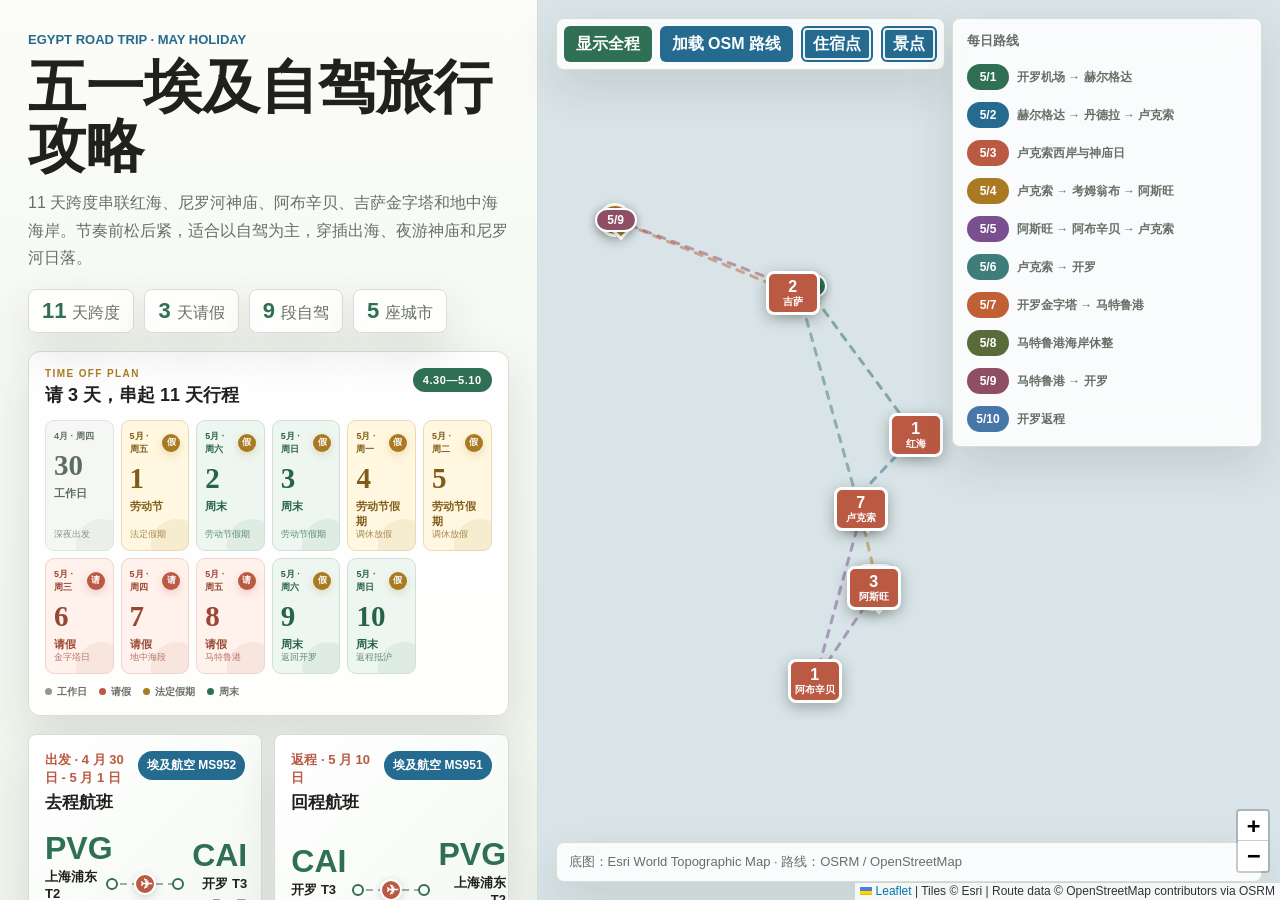
==== egypt-2026-may/index.html @ 0b01f1b8 "Add Egypt attraction map layer" ====
<!doctype html>
<html lang="zh-CN">
  <head>
    <meta charset="utf-8">
    <meta name="viewport" content="width=device-width, initial-scale=1">
    <title>五一埃及自驾旅行攻略</title>
    <link rel="stylesheet" href="./vendor/leaflet/leaflet.css">
    <link rel="stylesheet" href="./styles.css?v=20260814-spot-map">
  </head>
  <body>
    <main class="app-shell">
      <section class="guide-panel" aria-label="埃及旅行攻略">
        <header class="hero">
          <p class="eyebrow">Egypt Road Trip · May Holiday</p>
          <h1>五一埃及自驾旅行攻略</h1>
          <p class="summary">
            11 天跨度串联红海、尼罗河神庙、阿布辛贝、吉萨金字塔和地中海海岸。节奏前松后紧，适合以自驾为主，穿插出海、夜游神庙和尼罗河日落。
          </p>
          <div class="stats" aria-label="行程概览">
            <span><strong>11</strong> 天跨度</span>
            <span><strong>3</strong> 天请假</span>
            <span><strong>9</strong> 段自驾</span>
            <span><strong>5</strong> 座城市</span>
          </div>
          <section class="trip-calendar-shell" aria-labelledby="tripCalendarTitle">
            <div class="trip-calendar-heading">
              <div>
                <p class="calendar-kicker">TIME OFF PLAN</p>
                <h2 id="tripCalendarTitle">请 3 天，串起 11 天行程</h2>
              </div>
              <span class="calendar-range">4.30—5.10</span>
            </div>
            <div id="tripCalendar" class="trip-calendar"></div>
            <div class="calendar-legend" aria-label="日期类型图例">
              <span><i class="legend-dot workday-dot"></i>工作日</span>
              <span><i class="legend-dot leave-dot"></i>请假</span>
              <span><i class="legend-dot holiday-dot"></i>法定假期</span>
              <span><i class="legend-dot weekend-dot"></i>周末</span>
            </div>
          </section>
          <div class="flight-summary" id="flightSummary" aria-label="往返航班"></div>
        </header>

        <nav class="tabs" aria-label="攻略导航">
          <button class="tab-button active" data-view="overview">总览</button>
          <button class="tab-button" data-view="plan">日程</button>
          <button class="tab-button" data-view="lodging">住宿</button>
          <button class="tab-button" data-view="spots">景点</button>
          <button class="tab-button" data-view="prep">准备</button>
        </nav>

        <section class="view active" id="overview">
          <h2>路线节奏</h2>
          <div class="route-flow" id="routeFlow"></div>

          <h2>关键建议</h2>
          <div class="tips-grid">
            <article>
              <h3>赫尔格达</h3>
              <p>第一天只安排酒店休整，第二天早上再出海，适合倒时差和恢复体力。</p>
            </article>
            <article>
              <h3>卢克索</h3>
              <p>卡纳克和卢克索神庙二选一夜游，另一处放到次日，避免赶场。</p>
            </article>
            <article>
              <h3>阿布辛贝</h3>
              <p>5 月 5 日是全程最硬的一天，阿斯旺往返阿布辛贝后还要回卢克索，建议极早出发。</p>
            </article>
            <article>
              <h3>开罗到马特鲁港</h3>
              <p>先看金字塔再北上地中海，当天自驾较长，金字塔游览要控制时间。</p>
            </article>
          </div>
        </section>

        <section class="view" id="plan">
          <h2>每日安排</h2>
          <div class="day-list" id="dayList"></div>
        </section>

        <section class="view" id="lodging">
          <h2>住宿点</h2>
          <div class="lodging-list" id="lodgingList"></div>
        </section>

        <section class="view" id="spots">
          <h2>景点与体验 <span class="section-count" id="spotCount"></span></h2>
          <div class="spot-list" id="spotList"></div>
        </section>

        <section class="view" id="prep">
          <h2>出发前检查</h2>
          <div class="prep-list" id="prepList"></div>
        </section>
      </section>

      <section class="map-panel" aria-label="交互地图">
        <div id="map"></div>
        <div class="map-toolbar">
          <button id="fitRouteButton" type="button">显示全程</button>
          <button id="loadRoutesButton" type="button">加载 OSM 路线</button>
          <button id="toggleLodgingButton" type="button" aria-pressed="true">住宿点</button>
          <button id="toggleSpotsButton" type="button" aria-pressed="true">景点</button>
        </div>
        <div class="map-legend" id="mapLegend" aria-label="每日路线图例"></div>
        <div class="map-status" id="mapStatus">底图：Esri World Topographic Map · 路线：OSRM / OpenStreetMap</div>
      </section>
    </main>

    <script src="./vendor/leaflet/leaflet.js"></script>
    <script src="./app.js?v=20260814-spot-map"></script>
  </body>
</html>
---- egypt-2026-may/vendor/leaflet/leaflet.css ----
/* required styles */

.leaflet-pane,
.leaflet-tile,
.leaflet-marker-icon,
.leaflet-marker-shadow,
.leaflet-tile-container,
.leaflet-pane > svg,
.leaflet-pane > canvas,
.leaflet-zoom-box,
.leaflet-image-layer,
.leaflet-layer {
	position: absolute;
	left: 0;
	top: 0;
	}
.leaflet-container {
	overflow: hidden;
	}
.leaflet-tile,
.leaflet-marker-icon,
.leaflet-marker-shadow {
	-webkit-user-select: none;
	   -moz-user-select: none;
	        user-select: none;
	  -webkit-user-drag: none;
	}
/* Prevents IE11 from highlighting tiles in blue */
.leaflet-tile::selection {
	background: transparent;
}
/* Safari renders non-retina tile on retina better with this, but Chrome is worse */
.leaflet-safari .leaflet-tile {
	image-rendering: -webkit-optimize-contrast;
	}
/* hack that prevents hw layers "stretching" when loading new tiles */
.leaflet-safari .leaflet-tile-container {
	width: 1600px;
	height: 1600px;
	-webkit-transform-origin: 0 0;
	}
.leaflet-marker-icon,
.leaflet-marker-shadow {
	display: block;
	}
/* .leaflet-container svg: reset svg max-width decleration shipped in Joomla! (joomla.org) 3.x */
/* .leaflet-container img: map is broken in FF if you have max-width: 100% on tiles */
.leaflet-container .leaflet-overlay-pane svg {
	max-width: none !important;
	max-height: none !important;
	}
.leaflet-container .leaflet-marker-pane img,
.leaflet-container .leaflet-shadow-pane img,
.leaflet-container .leaflet-tile-pane img,
.leaflet-container img.leaflet-image-layer,
.leaflet-container .leaflet-tile {
	max-width: none !important;
	max-height: none !important;
	width: auto;
	padding: 0;
	}

.leaflet-container img.leaflet-tile {
	/* See: https://bugs.chromium.org/p/chromium/issues/detail?id=600120 */
	mix-blend-mode: plus-lighter;
}

.leaflet-container.leaflet-touch-zoom {
	-ms-touch-action: pan-x pan-y;
	touch-action: pan-x pan-y;
	}
.leaflet-container.leaflet-touch-drag {
	-ms-touch-action: pinch-zoom;
	/* Fallback for FF which doesn't support pinch-zoom */
	touch-action: none;
	touch-action: pinch-zoom;
}
.leaflet-container.leaflet-touch-drag.leaflet-touch-zoom {
	-ms-touch-action: none;
	touch-action: none;
}
.leaflet-container {
	-webkit-tap-highlight-color: transparent;
}
.leaflet-container a {
	-webkit-tap-highlight-color: rgba(51, 181, 229, 0.4);
}
.leaflet-tile {
	filter: inherit;
	visibility: hidden;
	}
.leaflet-tile-loaded {
	visibility: inherit;
	}
.leaflet-zoom-box {
	width: 0;
	height: 0;
	-moz-box-sizing: border-box;
	     box-sizing: border-box;
	z-index: 800;
	}
/* workaround for https://bugzilla.mozilla.org/show_bug.cgi?id=888319 */
.leaflet-overlay-pane svg {
	-moz-user-select: none;
	}

.leaflet-pane         { z-index: 400; }

.leaflet-tile-pane    { z-index: 200; }
.leaflet-overlay-pane { z-index: 400; }
.leaflet-shadow-pane  { z-index: 500; }
.leaflet-marker-pane  { z-index: 600; }
.leaflet-tooltip-pane   { z-index: 650; }
.leaflet-popup-pane   { z-index: 700; }

.leaflet-map-pane canvas { z-index: 100; }
.leaflet-map-pane svg    { z-index: 200; }

.leaflet-vml-shape {
	width: 1px;
	height: 1px;
	}
.lvml {
	behavior: url(#default#VML);
	display: inline-block;
	position: absolute;
	}


/* control positioning */

.leaflet-control {
	position: relative;
	z-index: 800;
	pointer-events: visiblePainted; /* IE 9-10 doesn't have auto */
	pointer-events: auto;
	}
.leaflet-top,
.leaflet-bottom {
	position: absolute;
	z-index: 1000;
	pointer-events: none;
	}
.leaflet-top {
	top: 0;
	}
.leaflet-right {
	right: 0;
	}
.leaflet-bottom {
	bottom: 0;
	}
.leaflet-left {
	left: 0;
	}
.leaflet-control {
	float: left;
	clear: both;
	}
.leaflet-right .leaflet-control {
	float: right;
	}
.leaflet-top .leaflet-control {
	margin-top: 10px;
	}
.leaflet-bottom .leaflet-control {
	margin-bottom: 10px;
	}
.leaflet-left .leaflet-control {
	margin-left: 10px;
	}
.leaflet-right .leaflet-control {
	margin-right: 10px;
	}


/* zoom and fade animations */

.leaflet-fade-anim .leaflet-popup {
	opacity: 0;
	-webkit-transition: opacity 0.2s linear;
	   -moz-transition: opacity 0.2s linear;
	        transition: opacity 0.2s linear;
	}
.leaflet-fade-anim .leaflet-map-pane .leaflet-popup {
	opacity: 1;
	}
.leaflet-zoom-animated {
	-webkit-transform-origin: 0 0;
	    -ms-transform-origin: 0 0;
	        transform-origin: 0 0;
	}
svg.leaflet-zoom-animated {
	will-change: transform;
}

.leaflet-zoom-anim .leaflet-zoom-animated {
	-webkit-transition: -webkit-transform 0.25s cubic-bezier(0,0,0.25,1);
	   -moz-transition:    -moz-transform 0.25s cubic-bezier(0,0,0.25,1);
	        transition:         transform 0.25s cubic-bezier(0,0,0.25,1);
	}
.leaflet-zoom-anim .leaflet-tile,
.leaflet-pan-anim .leaflet-tile {
	-webkit-transition: none;
	   -moz-transition: none;
	        transition: none;
	}

.leaflet-zoom-anim .leaflet-zoom-hide {
	visibility: hidden;
	}


/* cursors */

.leaflet-interactive {
	cursor: pointer;
	}
.leaflet-grab {
	cursor: -webkit-grab;
	cursor:    -moz-grab;
	cursor:         grab;
	}
.leaflet-crosshair,
.leaflet-crosshair .leaflet-interactive {
	cursor: crosshair;
	}
.leaflet-popup-pane,
.leaflet-control {
	cursor: auto;
	}
.leaflet-dragging .leaflet-grab,
.leaflet-dragging .leaflet-grab .leaflet-interactive,
.leaflet-dragging .leaflet-marker-draggable {
	cursor: move;
	cursor: -webkit-grabbing;
	cursor:    -moz-grabbing;
	cursor:         grabbing;
	}

/* marker & overlays interactivity */
.leaflet-marker-icon,
.leaflet-marker-shadow,
.leaflet-image-layer,
.leaflet-pane > svg path,
.leaflet-tile-container {
	pointer-events: none;
	}

.leaflet-marker-icon.leaflet-interactive,
.leaflet-image-layer.leaflet-interactive,
.leaflet-pane > svg path.leaflet-interactive,
svg.leaflet-image-layer.leaflet-interactive path {
	pointer-events: visiblePainted; /* IE 9-10 doesn't have auto */
	pointer-events: auto;
	}

/* visual tweaks */

.leaflet-container {
	background: #ddd;
	outline-offset: 1px;
	}
.leaflet-container a {
	color: #0078A8;
	}
.leaflet-zoom-box {
	border: 2px dotted #38f;
	background: rgba(255,255,255,0.5);
	}


/* general typography */
.leaflet-container {
	font-family: "Helvetica Neue", Arial, Helvetica, sans-serif;
	font-size: 12px;
	font-size: 0.75rem;
	line-height: 1.5;
	}


/* general toolbar styles */

.leaflet-bar {
	box-shadow: 0 1px 5px rgba(0,0,0,0.65);
	border-radius: 4px;
	}
.leaflet-bar a {
	background-color: #fff;
	border-bottom: 1px solid #ccc;
	width: 26px;
	height: 26px;
	line-height: 26px;
	display: block;
	text-align: center;
	text-decoration: none;
	color: black;
	}
.leaflet-bar a,
.leaflet-control-layers-toggle {
	background-position: 50% 50%;
	background-repeat: no-repeat;
	display: block;
	}
.leaflet-bar a:hover,
.leaflet-bar a:focus {
	background-color: #f4f4f4;
	}
.leaflet-bar a:first-child {
	border-top-left-radius: 4px;
	border-top-right-radius: 4px;
	}
.leaflet-bar a:last-child {
	border-bottom-left-radius: 4px;
	border-bottom-right-radius: 4px;
	border-bottom: none;
	}
.leaflet-bar a.leaflet-disabled {
	cursor: default;
	background-color: #f4f4f4;
	color: #bbb;
	}

.leaflet-touch .leaflet-bar a {
	width: 30px;
	height: 30px;
	line-height: 30px;
	}
.leaflet-touch .leaflet-bar a:first-child {
	border-top-left-radius: 2px;
	border-top-right-radius: 2px;
	}
.leaflet-touch .leaflet-bar a:last-child {
	border-bottom-left-radius: 2px;
	border-bottom-right-radius: 2px;
	}

/* zoom control */

.leaflet-control-zoom-in,
.leaflet-control-zoom-out {
	font: bold 18px 'Lucida Console', Monaco, monospace;
	text-indent: 1px;
	}

.leaflet-touch .leaflet-control-zoom-in, .leaflet-touch .leaflet-control-zoom-out  {
	font-size: 22px;
	}


/* layers control */

.leaflet-control-layers {
	box-shadow: 0 1px 5px rgba(0,0,0,0.4);
	background: #fff;
	border-radius: 5px;
	}
.leaflet-control-layers-toggle {
	background-image: url(images/layers.png);
	width: 36px;
	height: 36px;
	}
.leaflet-retina .leaflet-control-layers-toggle {
	background-image: url(images/layers-2x.png);
	background-size: 26px 26px;
	}
.leaflet-touch .leaflet-control-layers-toggle {
	width: 44px;
	height: 44px;
	}
.leaflet-control-layers .leaflet-control-layers-list,
.leaflet-control-layers-expanded .leaflet-control-layers-toggle {
	display: none;
	}
.leaflet-control-layers-expanded .leaflet-control-layers-list {
	display: block;
	position: relative;
	}
.leaflet-control-layers-expanded {
	padding: 6px 10px 6px 6px;
	color: #333;
	background: #fff;
	}
.leaflet-control-layers-scrollbar {
	overflow-y: scroll;
	overflow-x: hidden;
	padding-right: 5px;
	}
.leaflet-control-layers-selector {
	margin-top: 2px;
	position: relative;
	top: 1px;
	}
.leaflet-control-layers label {
	display: block;
	font-size: 13px;
	font-size: 1.08333em;
	}
.leaflet-control-layers-separator {
	height: 0;
	border-top: 1px solid #ddd;
	margin: 5px -10px 5px -6px;
	}

/* Default icon URLs */
.leaflet-default-icon-path { /* used only in path-guessing heuristic, see L.Icon.Default */
	background-image: url(images/marker-icon.png);
	}


/* attribution and scale controls */

.leaflet-container .leaflet-control-attribution {
	background: #fff;
	background: rgba(255, 255, 255, 0.8);
	margin: 0;
	}
.leaflet-control-attribution,
.leaflet-control-scale-line {
	padding: 0 5px;
	color: #333;
	line-height: 1.4;
	}
.leaflet-control-attribution a {
	text-decoration: none;
	}
.leaflet-control-attribution a:hover,
.leaflet-control-attribution a:focus {
	text-decoration: underline;
	}
.leaflet-attribution-flag {
	display: inline !important;
	vertical-align: baseline !important;
	width: 1em;
	height: 0.6669em;
	}
.leaflet-left .leaflet-control-scale {
	margin-left: 5px;
	}
.leaflet-bottom .leaflet-control-scale {
	margin-bottom: 5px;
	}
.leaflet-control-scale-line {
	border: 2px solid #777;
	border-top: none;
	line-height: 1.1;
	padding: 2px 5px 1px;
	white-space: nowrap;
	-moz-box-sizing: border-box;
	     box-sizing: border-box;
	background: rgba(255, 255, 255, 0.8);
	text-shadow: 1px 1px #fff;
	}
.leaflet-control-scale-line:not(:first-child) {
	border-top: 2px solid #777;
	border-bottom: none;
	margin-top: -2px;
	}
.leaflet-control-scale-line:not(:first-child):not(:last-child) {
	border-bottom: 2px solid #777;
	}

.leaflet-touch .leaflet-control-attribution,
.leaflet-touch .leaflet-control-layers,
.leaflet-touch .leaflet-bar {
	box-shadow: none;
	}
.leaflet-touch .leaflet-control-layers,
.leaflet-touch .leaflet-bar {
	border: 2px solid rgba(0,0,0,0.2);
	background-clip: padding-box;
	}


/* popup */

.leaflet-popup {
	position: absolute;
	text-align: center;
	margin-bottom: 20px;
	}
.leaflet-popup-content-wrapper {
	padding: 1px;
	text-align: left;
	border-radius: 12px;
	}
.leaflet-popup-content {
	margin: 13px 24px 13px 20px;
	line-height: 1.3;
	font-size: 13px;
	font-size: 1.08333em;
	min-height: 1px;
	}
.leaflet-popup-content p {
	margin: 17px 0;
	margin: 1.3em 0;
	}
.leaflet-popup-tip-container {
	width: 40px;
	height: 20px;
	position: absolute;
	left: 50%;
	margin-top: -1px;
	margin-left: -20px;
	overflow: hidden;
	pointer-events: none;
	}
.leaflet-popup-tip {
	width: 17px;
	height: 17px;
	padding: 1px;

	margin: -10px auto 0;
	pointer-events: auto;

	-webkit-transform: rotate(45deg);
	   -moz-transform: rotate(45deg);
	    -ms-transform: rotate(45deg);
	        transform: rotate(45deg);
	}
.leaflet-popup-content-wrapper,
.leaflet-popup-tip {
	background: white;
	color: #333;
	box-shadow: 0 3px 14px rgba(0,0,0,0.4);
	}
.leaflet-container a.leaflet-popup-close-button {
	position: absolute;
	top: 0;
	right: 0;
	border: none;
	text-align: center;
	width: 24px;
	height: 24px;
	font: 16px/24px Tahoma, Verdana, sans-serif;
	color: #757575;
	text-decoration: none;
	background: transparent;
	}
.leaflet-container a.leaflet-popup-close-button:hover,
.leaflet-container a.leaflet-popup-close-button:focus {
	color: #585858;
	}
.leaflet-popup-scrolled {
	overflow: auto;
	}

.leaflet-oldie .leaflet-popup-content-wrapper {
	-ms-zoom: 1;
	}
.leaflet-oldie .leaflet-popup-tip {
	width: 24px;
	margin: 0 auto;

	-ms-filter: "progid:DXImageTransform.Microsoft.Matrix(M11=0.70710678, M12=0.70710678, M21=-0.70710678, M22=0.70710678)";
	filter: progid:DXImageTransform.Microsoft.Matrix(M11=0.70710678, M12=0.70710678, M21=-0.70710678, M22=0.70710678);
	}

.leaflet-oldie .leaflet-control-zoom,
.leaflet-oldie .leaflet-control-layers,
.leaflet-oldie .leaflet-popup-content-wrapper,
.leaflet-oldie .leaflet-popup-tip {
	border: 1px solid #999;
	}


/* div icon */

.leaflet-div-icon {
	background: #fff;
	border: 1px solid #666;
	}


/* Tooltip */
/* Base styles for the element that has a tooltip */
.leaflet-tooltip {
	position: absolute;
	padding: 6px;
	background-color: #fff;
	border: 1px solid #fff;
	border-radius: 3px;
	color: #222;
	white-space: nowrap;
	-webkit-user-select: none;
	-moz-user-select: none;
	-ms-user-select: none;
	user-select: none;
	pointer-events: none;
	box-shadow: 0 1px 3px rgba(0,0,0,0.4);
	}
.leaflet-tooltip.leaflet-interactive {
	cursor: pointer;
	pointer-events: auto;
	}
.leaflet-tooltip-top:before,
.leaflet-tooltip-bottom:before,
.leaflet-tooltip-left:before,
.leaflet-tooltip-right:before {
	position: absolute;
	pointer-events: none;
	border: 6px solid transparent;
	background: transparent;
	content: "";
	}

/* Directions */

.leaflet-tooltip-bottom {
	margin-top: 6px;
}
.leaflet-tooltip-top {
	margin-top: -6px;
}
.leaflet-tooltip-bottom:before,
.leaflet-tooltip-top:before {
	left: 50%;
	margin-left: -6px;
	}
.leaflet-tooltip-top:before {
	bottom: 0;
	margin-bottom: -12px;
	border-top-color: #fff;
	}
.leaflet-tooltip-bottom:before {
	top: 0;
	margin-top: -12px;
	margin-left: -6px;
	border-bottom-color: #fff;
	}
.leaflet-tooltip-left {
	margin-left: -6px;
}
.leaflet-tooltip-right {
	margin-left: 6px;
}
.leaflet-tooltip-left:before,
.leaflet-tooltip-right:before {
	top: 50%;
	margin-top: -6px;
	}
.leaflet-tooltip-left:before {
	right: 0;
	margin-right: -12px;
	border-left-color: #fff;
	}
.leaflet-tooltip-right:before {
	left: 0;
	margin-left: -12px;
	border-right-color: #fff;
	}

/* Printing */

@media print {
	/* Prevent printers from removing background-images of controls. */
	.leaflet-control {
		-webkit-print-color-adjust: exact;
		print-color-adjust: exact;
		}
	}
---- egypt-2026-may/styles.css ----
:root {
  color-scheme: light;
  --ink: #20211f;
  --muted: #686f67;
  --line: #d9ded4;
  --paper: #f8faf4;
  --panel: #ffffff;
  --green: #2f6f54;
  --blue: #246b8f;
  --coral: #bb5a43;
  --gold: #aa7a22;
  --shadow: 0 18px 45px rgba(38, 45, 37, 0.12);
}

* {
  box-sizing: border-box;
}

body {
  margin: 0;
  min-height: 100vh;
  color: var(--ink);
  background: var(--paper);
  font-family: -apple-system, BlinkMacSystemFont, "Segoe UI", sans-serif;
}

button {
  font: inherit;
}

.app-shell {
  display: grid;
  grid-template-columns: minmax(420px, 42vw) 1fr;
  min-height: 100vh;
}

.guide-panel {
  height: 100vh;
  overflow: auto;
  padding: 28px;
  background: linear-gradient(180deg, #fbfcf7 0%, #eff4ed 100%);
  border-right: 1px solid var(--line);
}

.hero {
  padding: 4px 0 24px;
}

.eyebrow {
  margin: 0 0 10px;
  color: var(--blue);
  font-size: 13px;
  font-weight: 700;
  text-transform: uppercase;
}

h1,
h2,
h3,
p {
  margin-top: 0;
}

h1 {
  max-width: 680px;
  margin-bottom: 14px;
  font-size: clamp(36px, 5vw, 58px);
  line-height: 1.02;
  letter-spacing: 0;
}

h2 {
  margin: 26px 0 14px;
  font-size: 22px;
}

h3 {
  margin-bottom: 8px;
  font-size: 17px;
}

.summary {
  max-width: 760px;
  color: var(--muted);
  font-size: 16px;
  line-height: 1.7;
}

.stats {
  display: flex;
  flex-wrap: wrap;
  gap: 10px;
  margin-top: 18px;
}

.stats span,
.tabs,
.map-toolbar,
.map-legend,
.map-status {
  border: 1px solid var(--line);
  background: rgba(255, 255, 255, 0.86);
  box-shadow: var(--shadow);
}

.stats span {
  display: inline-flex;
  align-items: baseline;
  gap: 6px;
  min-height: 42px;
  padding: 8px 13px;
  border-radius: 8px;
  color: var(--muted);
}

.stats strong {
  color: var(--green);
  font-size: 22px;
}

.trip-calendar-shell {
  margin-top: 18px;
  padding: 16px;
  border: 1px solid var(--line);
  border-radius: 12px;
  background: rgba(255, 255, 255, 0.9);
  box-shadow: var(--shadow);
}

.trip-calendar-heading {
  display: flex;
  align-items: flex-start;
  justify-content: space-between;
  gap: 12px;
  margin-bottom: 13px;
}

.calendar-kicker {
  margin-bottom: 4px;
  color: var(--gold);
  font-size: 10px;
  font-weight: 900;
  letter-spacing: 0.14em;
}

.trip-calendar-heading h2 {
  margin: 0;
  font-size: 18px;
}

.calendar-range {
  flex: 0 0 auto;
  padding: 6px 10px;
  border-radius: 999px;
  color: #fff;
  background: var(--green);
  font-size: 11px;
  font-weight: 850;
  letter-spacing: 0.05em;
}

.trip-calendar {
  display: grid;
  grid-template-columns: repeat(6, minmax(0, 1fr));
  gap: 7px;
}

.calendar-day {
  position: relative;
  display: flex;
  min-width: 0;
  min-height: 116px;
  flex-direction: column;
  padding: 9px 8px;
  overflow: hidden;
  border: 1px solid transparent;
  border-radius: 9px;
}

.calendar-day::after {
  position: absolute;
  right: -15px;
  bottom: -21px;
  width: 52px;
  height: 52px;
  border-radius: 50%;
  background: currentColor;
  content: "";
  opacity: 0.07;
}

.calendar-day-top {
  display: flex;
  align-items: center;
  justify-content: space-between;
  gap: 4px;
  font-size: 9px;
  font-weight: 800;
}

.calendar-badge {
  display: grid;
  width: 18px;
  height: 18px;
  flex: 0 0 18px;
  place-items: center;
  border-radius: 50%;
  color: #fff;
  background: var(--gold);
  box-shadow: 0 3px 8px rgba(170, 122, 34, 0.22);
  font-size: 9px;
  font-style: normal;
  font-weight: 900;
}

.calendar-badge--leave {
  background: var(--coral);
  box-shadow: 0 3px 8px rgba(187, 90, 67, 0.24);
}

.calendar-day > strong {
  margin: 8px 0 6px;
  font-family: Georgia, serif;
  font-size: 29px;
  line-height: 1;
}

.calendar-day-label {
  font-size: 11px;
  font-weight: 900;
}

.calendar-day small {
  margin-top: auto;
  color: currentColor;
  font-size: 9px;
  line-height: 1.3;
  opacity: 0.72;
}

.calendar-day--workday {
  color: #5f6c64;
  border-color: #dfe4df;
  background: #f5f7f4;
}

.calendar-day--leave {
  color: #994632;
  border-color: #efd5cd;
  background: #fff1ec;
}

.calendar-day--holiday {
  color: #805b19;
  border-color: #ead9b5;
  background: #fff7df;
}

.calendar-day--weekend {
  color: #286249;
  border-color: #cfe1d6;
  background: #edf6f0;
}

.calendar-legend {
  display: flex;
  flex-wrap: wrap;
  gap: 9px 12px;
  margin-top: 11px;
  color: var(--muted);
  font-size: 10px;
  font-weight: 720;
}

.calendar-legend span {
  display: inline-flex;
  align-items: center;
  gap: 5px;
}

.legend-dot {
  width: 7px;
  height: 7px;
  border-radius: 50%;
}

.workday-dot { background: #8d9890; }
.leave-dot { background: var(--coral); }
.holiday-dot { background: var(--gold); }
.weekend-dot { background: var(--green); }

.flight-summary {
  display: grid;
  grid-template-columns: repeat(2, minmax(0, 1fr));
  gap: 12px;
  margin-top: 18px;
}

.flight-card {
  display: grid;
  gap: 14px;
  padding: 16px;
  border: 1px solid var(--line);
  border-radius: 8px;
  background:
    linear-gradient(135deg, rgba(255, 255, 255, 0.96), rgba(239, 246, 239, 0.9)),
    var(--panel);
  box-shadow: var(--shadow);
}

.flight-card-top {
  display: flex;
  justify-content: space-between;
  gap: 12px;
  align-items: start;
}

.flight-kicker {
  margin-bottom: 4px;
  color: var(--coral);
  font-size: 13px;
  font-weight: 800;
}

.flight-card h3 {
  margin-bottom: 4px;
}

.flight-number {
  flex: 0 0 auto;
  padding: 6px 9px;
  border-radius: 999px;
  color: white;
  background: var(--blue);
  font-size: 12px;
  font-weight: 820;
  white-space: nowrap;
}

.flight-route {
  display: grid;
  grid-template-columns: minmax(0, 1fr) 74px minmax(0, 1fr);
  gap: 10px;
  align-items: center;
}

.airport {
  display: grid;
  gap: 4px;
}

.airport strong {
  color: var(--green);
  font-size: 32px;
  line-height: 1;
}

.airport span {
  color: var(--ink);
  font-size: 13px;
  font-weight: 760;
}

.airport em {
  color: var(--muted);
  font-size: 12px;
  font-style: normal;
  font-weight: 680;
}

.airport-arrival {
  text-align: right;
}

.flight-line {
  position: relative;
  height: 2px;
  background: repeating-linear-gradient(90deg, #9ab1a4 0 7px, transparent 7px 12px);
}

.flight-line::before,
.flight-line::after {
  position: absolute;
  top: 50%;
  width: 8px;
  height: 8px;
  border: 2px solid var(--green);
  border-radius: 50%;
  background: white;
  content: "";
  transform: translateY(-50%);
}

.flight-line::before {
  left: -2px;
}

.flight-line::after {
  right: -2px;
}

.flight-line span {
  position: absolute;
  top: 50%;
  left: 50%;
  width: 22px;
  height: 22px;
  border: 2px solid white;
  border-radius: 50%;
  background: var(--coral);
  box-shadow: 0 2px 8px rgba(38, 45, 37, 0.18);
  transform: translate(-50%, -50%);
}

.flight-line span::before {
  position: absolute;
  top: 2px;
  left: 5px;
  color: white;
  content: "✈";
  font-size: 12px;
}

.flight-detail {
  display: flex;
  flex-wrap: wrap;
  gap: 6px;
}

.flight-detail span {
  padding: 5px 8px;
  border-radius: 999px;
  color: #315b49;
  background: #edf3e8;
  font-size: 12px;
  font-weight: 720;
}

.flight-note {
  margin-bottom: 0;
  color: var(--muted);
  font-size: 13px;
  line-height: 1.45;
}

.tabs {
  position: sticky;
  top: 0;
  z-index: 20;
  display: grid;
  grid-template-columns: repeat(5, 1fr);
  gap: 4px;
  padding: 5px;
  border-radius: 8px;
  backdrop-filter: blur(18px);
}

.tab-button {
  min-height: 38px;
  border: 0;
  border-radius: 6px;
  color: var(--muted);
  background: transparent;
  cursor: pointer;
}

.tab-button.active {
  color: white;
  background: var(--green);
}

.view {
  display: none;
  padding-bottom: 36px;
}

.view.active {
  display: block;
}

.route-flow {
  display: grid;
  gap: 8px;
}

.flow-item,
.day-card,
.lodging-card,
.spot-card,
.prep-group,
.tips-grid article {
  border: 1px solid var(--line);
  border-radius: 8px;
  background: var(--panel);
}

.flow-item {
  display: grid;
  grid-template-columns: 76px 1fr;
  gap: 14px;
  padding: 12px;
}

.flow-date {
  color: var(--coral);
  font-weight: 800;
}

.flow-title {
  font-weight: 760;
}

.flow-detail {
  margin-top: 4px;
  color: var(--muted);
  line-height: 1.55;
}

.tips-grid,
.lodging-list,
.spot-list,
.prep-list {
  display: grid;
  gap: 12px;
}

.tips-grid {
  grid-template-columns: repeat(2, minmax(0, 1fr));
}

.tips-grid article,
.spot-card,
.prep-group {
  padding: 15px;
}

.tips-grid p,
.spot-card p,
.day-card p {
  color: var(--muted);
  line-height: 1.6;
}

.day-list {
  display: grid;
  gap: 12px;
}

.day-card {
  position: relative;
  padding: 16px;
  cursor: pointer;
  transition: border-color 160ms ease, transform 160ms ease;
}

.day-card:hover,
.day-card.active,
.lodging-card:hover,
.lodging-card.active,
.spot-card:hover,
.spot-card.active,
.spot-card:focus-visible {
  border-color: var(--green);
  transform: translateY(-1px);
}

.day-top {
  display: flex;
  justify-content: space-between;
  gap: 14px;
  margin-bottom: 8px;
}

.day-date {
  color: var(--coral);
  font-weight: 800;
}

.drive-pill {
  position: absolute;
  top: 16px;
  right: 16px;
  max-width: 108px;
  min-height: 26px;
  padding: 4px 9px;
  border-radius: 999px;
  color: #ffffff;
  background: var(--blue);
  font-size: 12px;
  font-weight: 700;
  line-height: 1.25;
  text-align: center;
  white-space: normal;
}

.day-card h3,
.day-card p {
  padding-right: 122px;
}

.tag-row {
  display: flex;
  flex-wrap: wrap;
  gap: 6px;
  margin-top: 12px;
}

.tag {
  padding: 4px 8px;
  border-radius: 999px;
  background: #edf3e8;
  color: #3c604d;
  font-size: 12px;
}

.lodging-card {
  padding: 16px;
  cursor: pointer;
  transition: border-color 160ms ease, transform 160ms ease;
}

.lodging-top {
  display: flex;
  justify-content: space-between;
  gap: 14px;
  align-items: start;
}

.lodging-city {
  color: var(--gold);
  font-size: 13px;
  font-weight: 780;
}

.lodging-card h3 {
  margin-bottom: 10px;
  line-height: 1.25;
}

.lodging-card p {
  margin-bottom: 0;
  color: var(--muted);
  line-height: 1.6;
}

.lodging-nights {
  flex: 0 0 auto;
  max-width: 86px;
  padding: 5px 9px;
  border-radius: 999px;
  color: white;
  background: var(--gold);
  font-size: 12px;
  font-weight: 760;
  line-height: 1.25;
  text-align: center;
}

.lodging-booking-links {
  display: flex;
  flex-wrap: wrap;
  gap: 8px;
  margin-top: 14px;
}

.lodging-booking-link {
  display: inline-flex;
  align-items: center;
  justify-content: center;
  gap: 5px;
  min-height: 34px;
  padding: 7px 11px;
  border: 1px solid currentColor;
  border-radius: 6px;
  font-size: 12px;
  font-weight: 760;
  line-height: 1;
  text-decoration: none;
  transition: background-color 160ms ease, color 160ms ease;
}

.lodging-booking-link span {
  font-size: 13px;
}

.booking-provider {
  color: #07559a;
  background: #eef7ff;
}

.trip-provider {
  color: #326442;
  background: #f0f7ed;
}

.lodging-booking-link:hover,
.lodging-booking-link:focus-visible {
  color: white;
  background: var(--blue);
  outline: none;
}

.trip-provider:hover,
.trip-provider:focus-visible {
  background: var(--green);
}

.lodging-booking-links--compact {
  gap: 6px;
  margin-top: 10px;
}

.lodging-booking-links--compact .lodging-booking-link {
  min-height: 30px;
  padding: 6px 8px;
  font-size: 11px;
}

.spot-card {
  display: grid;
  gap: 8px;
  cursor: pointer;
  outline: none;
}

.spot-meta {
  display: flex;
  flex-wrap: wrap;
  gap: 6px;
  font-size: 13px;
  font-weight: 700;
}

.spot-meta span,
.section-count {
  padding: 4px 8px;
  border-radius: 999px;
  color: #7f5a16;
  background: #f5eddc;
}

.section-count {
  display: inline-block;
  margin-left: 6px;
  vertical-align: 3px;
  font-size: 12px;
}

.spot-images {
  display: grid;
  grid-auto-columns: minmax(142px, 46%);
  grid-auto-flow: column;
  gap: 8px;
  min-height: 116px;
  margin: -3px -3px 4px;
  overflow-x: auto;
  overscroll-behavior-inline: contain;
  padding: 3px 3px 8px;
  scroll-snap-type: x proximity;
}

.spot-images img {
  width: 100%;
  height: 116px;
  border-radius: 7px;
  background: #e8ece5;
  object-fit: cover;
  scroll-snap-align: start;
}

.prep-group h3 {
  margin-bottom: 10px;
}

.check-list {
  display: grid;
  gap: 7px;
  margin: 0;
  padding: 0;
  list-style: none;
}

.check-list li {
  display: flex;
  gap: 9px;
  color: var(--muted);
}

.check {
  width: 18px;
  height: 18px;
  flex: 0 0 18px;
  border-radius: 5px;
  border: 1px solid var(--line);
  text-align: center;
  color: white;
  background: white;
  font-size: 12px;
  line-height: 17px;
}

.done .check {
  border-color: var(--green);
  background: var(--green);
}

.map-panel {
  position: sticky;
  top: 0;
  height: 100vh;
}

#map {
  width: 100%;
  height: 100%;
  background: #d8e4e7;
}

.map-toolbar {
  position: absolute;
  top: 18px;
  left: 18px;
  z-index: 500;
  display: flex;
  gap: 8px;
  padding: 7px;
  border-radius: 8px;
}

.map-toolbar button {
  min-height: 36px;
  border: 0;
  border-radius: 6px;
  padding: 0 12px;
  color: white;
  background: var(--green);
  cursor: pointer;
  font-weight: 720;
}

.map-toolbar button + button {
  background: var(--blue);
}

.map-toolbar button[aria-pressed="true"] {
  outline: 2px solid rgba(255, 255, 255, 0.9);
  outline-offset: -4px;
}

.map-legend {
  position: absolute;
  top: 18px;
  right: 18px;
  z-index: 500;
  display: grid;
  width: min(310px, calc(100% - 36px));
  max-height: calc(100% - 132px);
  overflow: auto;
  padding: 8px;
  border-radius: 8px;
  backdrop-filter: blur(16px);
}

.legend-title {
  padding: 5px 6px 8px;
  color: var(--muted);
  font-size: 13px;
  font-weight: 760;
}

.legend-item {
  display: grid;
  grid-template-columns: 42px 1fr;
  gap: 8px;
  align-items: center;
  min-height: 38px;
  border: 0;
  border-radius: 6px;
  padding: 5px 6px;
  background: transparent;
  color: var(--ink);
  text-align: left;
  cursor: pointer;
}

.legend-item:hover,
.legend-item.active {
  background: #edf3e8;
}

.legend-date {
  display: inline-flex;
  align-items: center;
  justify-content: center;
  min-height: 26px;
  border-radius: 999px;
  color: white;
  font-size: 12px;
  font-weight: 800;
}

.legend-route {
  min-width: 0;
  overflow: hidden;
  color: var(--muted);
  font-size: 12px;
  font-weight: 650;
  text-overflow: ellipsis;
  white-space: nowrap;
}

.route-label {
  display: inline-flex;
  align-items: center;
  justify-content: center;
  min-width: 42px;
  min-height: 24px;
  border: 2px solid white;
  border-radius: 999px;
  color: white;
  box-shadow: 0 2px 9px rgba(0, 0, 0, 0.28);
  font-size: 12px;
  font-weight: 850;
}

.lodging-pin span {
  position: relative;
  display: inline-flex;
  align-items: center;
  justify-content: center;
  width: 34px;
  height: 34px;
  border: 3px solid white;
  border-radius: 50%;
  color: white;
  background: var(--gold);
  box-shadow: 0 4px 12px rgba(38, 45, 37, 0.3);
  font-size: 13px;
  font-weight: 850;
}

.lodging-pin span::after {
  position: absolute;
  right: 2px;
  bottom: -4px;
  width: 9px;
  height: 9px;
  border-right: 3px solid white;
  border-bottom: 3px solid white;
  background: var(--gold);
  content: "";
  transform: rotate(45deg);
}

.spot-pin span {
  display: inline-flex;
  align-items: center;
  justify-content: center;
  width: 32px;
  height: 32px;
  border: 3px solid white;
  border-radius: 50%;
  color: white;
  background: var(--coral);
  box-shadow: 0 4px 12px rgba(38, 45, 37, 0.32);
  font-size: 13px;
  font-weight: 850;
}

.spot-cluster-pin span {
  display: grid;
  place-items: center;
  width: 54px;
  height: 44px;
  border: 3px solid white;
  border-radius: 8px;
  color: white;
  background: var(--coral);
  box-shadow: 0 4px 14px rgba(38, 45, 37, 0.34);
  line-height: 1;
}

.spot-cluster-pin strong {
  margin-top: 4px;
  font-size: 16px;
}

.spot-cluster-pin small {
  margin-bottom: 4px;
  font-size: 10px;
  font-weight: 800;
}

.popup-location-note {
  margin-top: 4px;
  color: var(--coral);
  font-size: 11px;
  font-weight: 750;
}

.map-status {
  position: absolute;
  left: 18px;
  right: 18px;
  bottom: 18px;
  z-index: 500;
  padding: 10px 12px;
  border-radius: 8px;
  color: var(--muted);
  font-size: 13px;
}

.leaflet-popup-content {
  min-width: 190px;
}

.popup-title {
  margin-bottom: 4px;
  font-weight: 800;
}

.popup-kicker {
  margin-bottom: 4px;
  color: var(--gold);
  font-size: 12px;
  font-weight: 780;
}

.popup-note {
  color: #586056;
  line-height: 1.45;
}

@media (max-width: 900px) {
  .app-shell {
    grid-template-columns: 1fr;
  }

  .guide-panel {
    height: auto;
    min-height: 55vh;
    border-right: 0;
  }

  .map-panel {
    position: relative;
    height: 58vh;
  }

  .tips-grid {
    grid-template-columns: 1fr;
  }

  .flight-summary {
    grid-template-columns: 1fr;
  }

  .flight-route {
    grid-template-columns: minmax(0, 1fr) 60px minmax(0, 1fr);
  }

  .map-legend.map-legend--spot-focus {
    display: none;
  }
}

@media (max-width: 560px) {
  .guide-panel {
    padding: 20px;
  }

  .tabs {
    grid-template-columns: repeat(2, 1fr);
  }

  .trip-calendar {
    grid-template-columns: repeat(3, minmax(0, 1fr));
  }

  .calendar-day {
    min-height: 104px;
  }

  .flow-item {
    grid-template-columns: 1fr;
  }

  .day-top {
    display: grid;
  }

  .drive-pill {
    position: static;
    justify-self: start;
    max-width: none;
  }

  .day-card h3,
  .day-card p {
    padding-right: 0;
  }

  .map-toolbar {
    right: 12px;
    left: 12px;
  }

  .map-toolbar button {
    flex: 1;
    padding: 0 8px;
    font-size: 12px;
  }

  .map-legend {
    top: 74px;
    right: 12px;
    left: 12px;
    width: auto;
    max-height: 190px;
  }
}
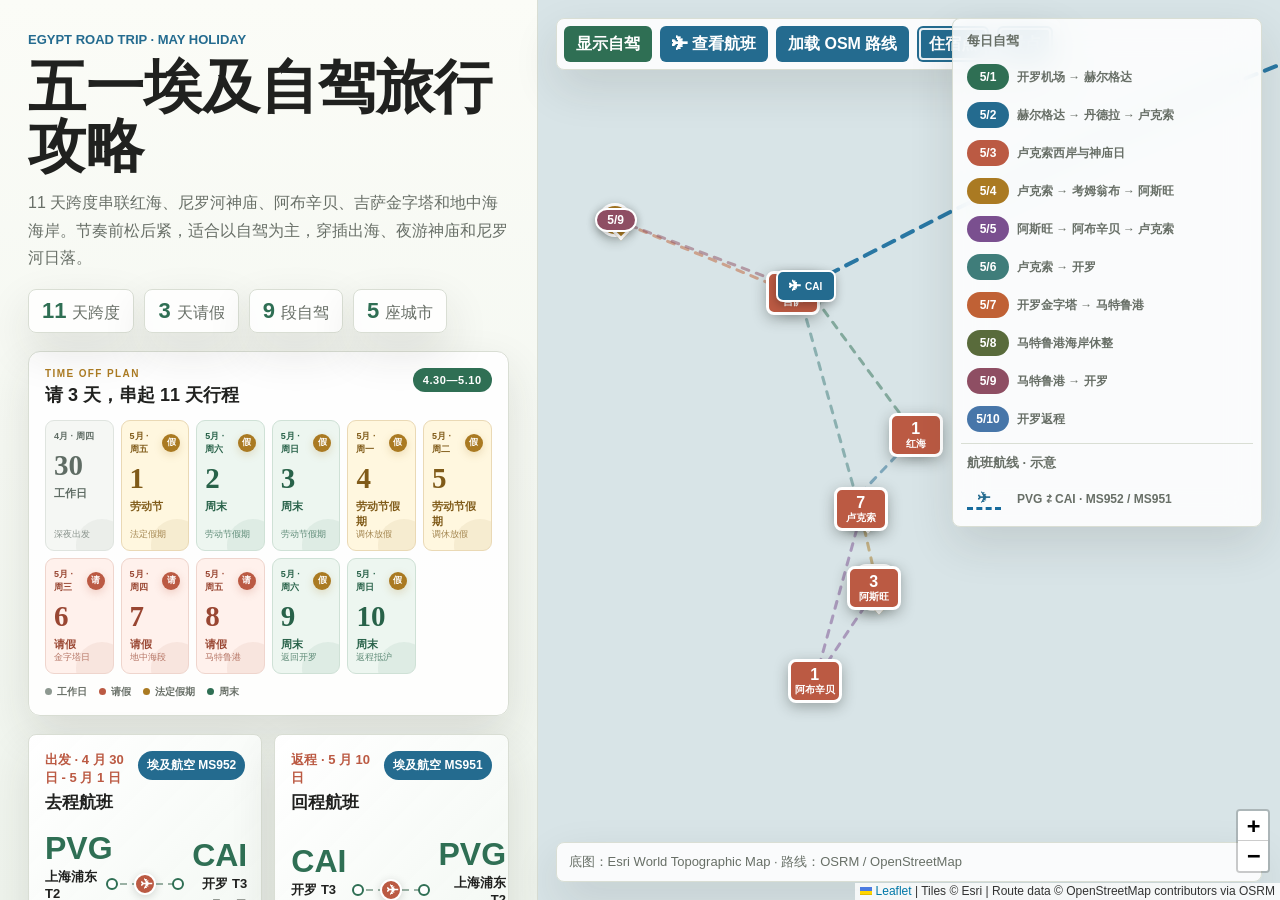
==== commit 8327779f: "Add flight routes to guide maps" ====
--- a/egypt-2026-may/index.html
+++ b/egypt-2026-may/index.html
@@ -98,7 +98,8 @@
       <section class="map-panel" aria-label="交互地图">
         <div id="map"></div>
         <div class="map-toolbar">
-          <button id="fitRouteButton" type="button">显示全程</button>
+          <button id="fitRouteButton" type="button">显示自驾</button>
+          <button id="fitFlightsButton" type="button"><span aria-hidden="true">✈</span> 查看航班</button>
           <button id="loadRoutesButton" type="button">加载 OSM 路线</button>
           <button id="toggleLodgingButton" type="button" aria-pressed="true">住宿点</button>
           <button id="toggleSpotsButton" type="button" aria-pressed="true">景点</button>
@@ -109,6 +110,6 @@
     </main>
 
     <script src="./vendor/leaflet/leaflet.js"></script>
-    <script src="./app.js?v=20260814-spot-map"></script>
+    <script src="./app.js?v=20260815-flight-map"></script>
   </body>
 </html>
--- a/egypt-2026-may/styles.css
+++ b/egypt-2026-may/styles.css
@@ -868,6 +868,22 @@
   font-weight: 760;
 }
 
+.legend-title--flights {
+  margin-top: 5px;
+  padding-top: 10px;
+  border-top: 1px solid var(--line);
+}
+
+.flight-legend-swatch {
+  display: grid;
+  width: 34px;
+  height: 21px;
+  place-items: center;
+  border-bottom: 3px dashed;
+  color: var(--blue);
+  font-size: 13px;
+}
+
 .legend-item {
   display: grid;
   grid-template-columns: 42px 1fr;
@@ -888,6 +904,25 @@
   background: #edf3e8;
 }
 
+.airport-map-icon {
+  display: flex !important;
+  align-items: center;
+  justify-content: center;
+  gap: 4px;
+  border: 2px solid white;
+  border-radius: 7px;
+  background: var(--blue);
+  box-shadow: 0 3px 10px rgba(0, 0, 0, 0.28);
+  color: white;
+  font-size: 12px;
+  font-weight: 800;
+}
+
+.airport-map-icon b {
+  font-size: 10px;
+  letter-spacing: 0;
+}
+
 .legend-date {
   display: inline-flex;
   align-items: center;
@@ -1062,6 +1097,10 @@
   .map-legend.map-legend--spot-focus {
     display: none;
   }
+
+  .map-legend.map-legend--flight-focus {
+    display: none;
+  }
 }
 
 @media (max-width: 560px) {
@@ -1103,16 +1142,17 @@
   .map-toolbar {
     right: 12px;
     left: 12px;
+    flex-wrap: wrap;
   }
 
   .map-toolbar button {
-    flex: 1;
+    flex: 1 1 calc(33.333% - 8px);
     padding: 0 8px;
     font-size: 12px;
   }
 
   .map-legend {
-    top: 74px;
+    top: 112px;
     right: 12px;
     left: 12px;
     width: auto;
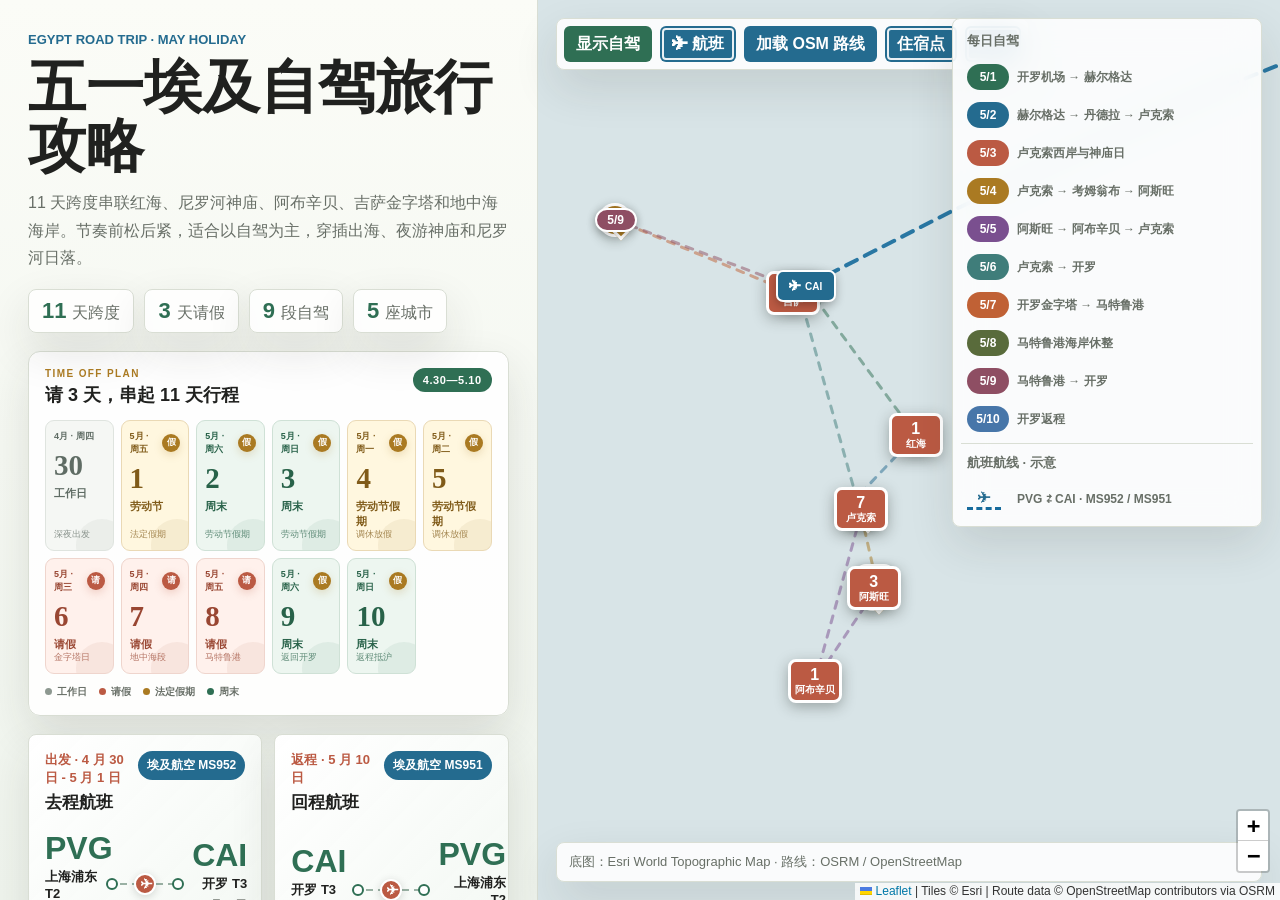
==== commit e17f746e: "Make flight routes toggleable" ====
--- a/egypt-2026-may/index.html
+++ b/egypt-2026-may/index.html
@@ -99,7 +99,7 @@
         <div id="map"></div>
         <div class="map-toolbar">
           <button id="fitRouteButton" type="button">显示自驾</button>
-          <button id="fitFlightsButton" type="button"><span aria-hidden="true">✈</span> 查看航班</button>
+          <button id="toggleFlightsButton" type="button" aria-pressed="true"><span aria-hidden="true">✈</span> 航班</button>
           <button id="loadRoutesButton" type="button">加载 OSM 路线</button>
           <button id="toggleLodgingButton" type="button" aria-pressed="true">住宿点</button>
           <button id="toggleSpotsButton" type="button" aria-pressed="true">景点</button>
@@ -110,6 +110,6 @@
     </main>
 
     <script src="./vendor/leaflet/leaflet.js"></script>
-    <script src="./app.js?v=20260815-flight-map"></script>
+    <script src="./app.js?v=20260815-flight-layer"></script>
   </body>
 </html>
--- a/egypt-2026-may/styles.css
+++ b/egypt-2026-may/styles.css
@@ -847,6 +847,10 @@
   outline-offset: -4px;
 }
 
+.map-toolbar button[aria-pressed="false"] {
+  opacity: 0.56;
+}
+
 .map-legend {
   position: absolute;
   top: 18px;
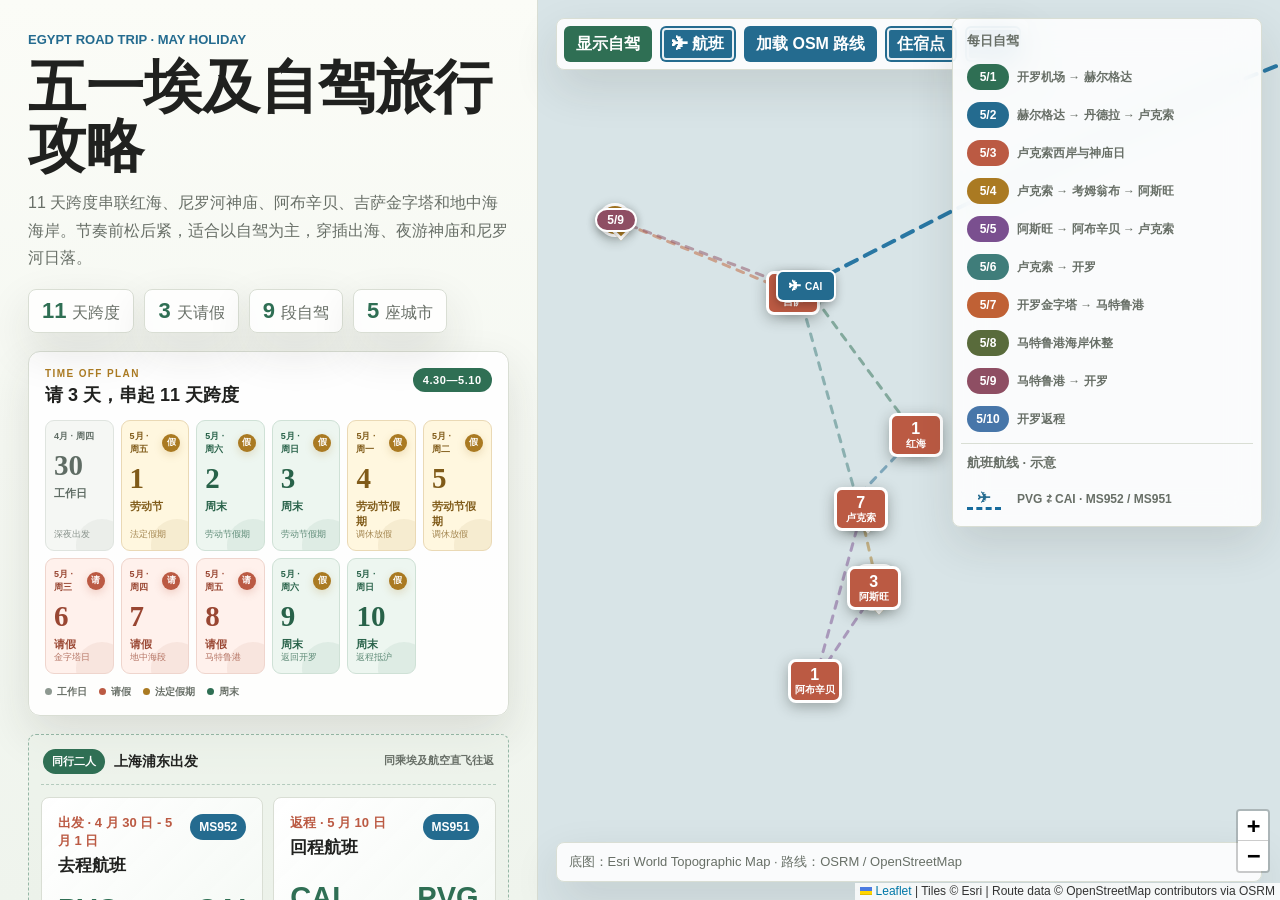
==== commit e64e979f: "Apply current guide skill to Egypt" ====
--- a/egypt-2026-may/index.html
+++ b/egypt-2026-may/index.html
@@ -5,7 +5,7 @@
     <meta name="viewport" content="width=device-width, initial-scale=1">
     <title>五一埃及自驾旅行攻略</title>
     <link rel="stylesheet" href="./vendor/leaflet/leaflet.css">
-    <link rel="stylesheet" href="./styles.css?v=20260814-spot-map">
+    <link rel="stylesheet" href="./styles.css?v=20260816-current-skill">
   </head>
   <body>
     <main class="app-shell">
@@ -26,7 +26,7 @@
             <div class="trip-calendar-heading">
               <div>
                 <p class="calendar-kicker">TIME OFF PLAN</p>
-                <h2 id="tripCalendarTitle">请 3 天，串起 11 天行程</h2>
+                <h2 id="tripCalendarTitle">请 3 天，串起 11 天跨度</h2>
               </div>
               <span class="calendar-range">4.30—5.10</span>
             </div>
@@ -41,15 +41,15 @@
           <div class="flight-summary" id="flightSummary" aria-label="往返航班"></div>
         </header>
 
-        <nav class="tabs" aria-label="攻略导航">
-          <button class="tab-button active" data-view="overview">总览</button>
-          <button class="tab-button" data-view="plan">日程</button>
-          <button class="tab-button" data-view="lodging">住宿</button>
-          <button class="tab-button" data-view="spots">景点</button>
-          <button class="tab-button" data-view="prep">准备</button>
+        <nav class="tabs" role="tablist" aria-label="攻略导航">
+          <button class="tab-button active" id="tab-overview" data-view="overview" type="button" role="tab" aria-controls="overview" aria-selected="true" tabindex="0"><span class="tab-icon" aria-hidden="true">🧭</span><span class="tab-text">总览</span></button>
+          <button class="tab-button" id="tab-plan" data-view="plan" type="button" role="tab" aria-controls="plan" aria-selected="false" tabindex="-1"><span class="tab-icon" aria-hidden="true">📅</span><span class="tab-text">日程</span></button>
+          <button class="tab-button" id="tab-lodging" data-view="lodging" type="button" role="tab" aria-controls="lodging" aria-selected="false" tabindex="-1"><span class="tab-icon" aria-hidden="true">🏨</span><span class="tab-text">住宿</span></button>
+          <button class="tab-button" id="tab-spots" data-view="spots" type="button" role="tab" aria-controls="spots" aria-selected="false" tabindex="-1"><span class="tab-icon" aria-hidden="true">📍</span><span class="tab-text">景点</span></button>
+          <button class="tab-button" id="tab-prep" data-view="prep" type="button" role="tab" aria-controls="prep" aria-selected="false" tabindex="-1"><span class="tab-icon" aria-hidden="true">🎒</span><span class="tab-text">准备</span></button>
         </nav>
 
-        <section class="view active" id="overview">
+        <section class="view active" id="overview" role="tabpanel" aria-labelledby="tab-overview">
           <h2>路线节奏</h2>
           <div class="route-flow" id="routeFlow"></div>
 
@@ -74,22 +74,22 @@
           </div>
         </section>
 
-        <section class="view" id="plan">
+        <section class="view" id="plan" role="tabpanel" aria-labelledby="tab-plan" hidden>
           <h2>每日安排</h2>
           <div class="day-list" id="dayList"></div>
         </section>
 
-        <section class="view" id="lodging">
+        <section class="view" id="lodging" role="tabpanel" aria-labelledby="tab-lodging" hidden>
           <h2>住宿点</h2>
           <div class="lodging-list" id="lodgingList"></div>
         </section>
 
-        <section class="view" id="spots">
+        <section class="view" id="spots" role="tabpanel" aria-labelledby="tab-spots" hidden>
           <h2>景点与体验 <span class="section-count" id="spotCount"></span></h2>
           <div class="spot-list" id="spotList"></div>
         </section>
 
-        <section class="view" id="prep">
+        <section class="view" id="prep" role="tabpanel" aria-labelledby="tab-prep" hidden>
           <h2>出发前检查</h2>
           <div class="prep-list" id="prepList"></div>
         </section>
@@ -110,6 +110,6 @@
     </main>
 
     <script src="./vendor/leaflet/leaflet.js"></script>
-    <script src="./app.js?v=20260815-flight-layer"></script>
+    <script src="./app.js?v=20260816-current-skill"></script>
   </body>
 </html>
--- a/egypt-2026-may/styles.css
+++ b/egypt-2026-may/styles.css
@@ -291,9 +291,119 @@
 
 .flight-summary {
   display: grid;
-  grid-template-columns: repeat(2, minmax(0, 1fr));
+  grid-template-columns: minmax(0, 1fr);
   gap: 12px;
   margin-top: 18px;
+}
+
+.flight-group {
+  display: grid;
+  min-width: 0;
+  gap: 12px;
+  padding: 12px;
+  border: 1px dashed rgba(47, 111, 84, 0.46);
+  border-radius: 8px;
+  background: rgba(235, 241, 232, 0.58);
+}
+
+.flight-group-heading {
+  display: flex;
+  min-width: 0;
+  align-items: center;
+  justify-content: space-between;
+  gap: 12px;
+  padding: 2px 2px 10px;
+  border-bottom: 1px dashed rgba(47, 111, 84, 0.3);
+}
+
+.flight-group-heading > div {
+  display: flex;
+  min-width: 0;
+  align-items: center;
+  gap: 9px;
+}
+
+.flight-group-label {
+  flex: 0 0 auto;
+  padding: 5px 9px;
+  border-radius: 999px;
+  color: white;
+  background: var(--green);
+  font-size: 11px;
+  font-weight: 820;
+}
+
+.flight-group-heading strong {
+  min-width: 0;
+  font-size: 14px;
+  line-height: 1.35;
+  overflow-wrap: anywhere;
+}
+
+.flight-group-heading small {
+  flex: 0 1 auto;
+  color: var(--muted);
+  font-size: 11px;
+  font-weight: 720;
+  line-height: 1.4;
+  text-align: right;
+}
+
+.flight-group-list {
+  display: grid;
+  min-width: 0;
+  grid-template-columns: repeat(auto-fit, minmax(min(100%, 220px), 1fr));
+  gap: 10px;
+  align-items: stretch;
+}
+
+.flight-group-list > * {
+  height: 100%;
+}
+
+.flight-group .flight-card {
+  box-shadow: none;
+}
+
+.flight-group .flight-card h3 {
+  white-space: nowrap;
+}
+
+.flight-group .flight-route {
+  grid-template-columns: minmax(0, 1fr) 42px minmax(0, 1fr);
+  gap: 7px;
+}
+
+.flight-group .airport strong {
+  font-size: 29px;
+}
+
+.flight-group .airport span,
+.flight-group .airport em {
+  font-size: 11px;
+}
+
+.flight-pending {
+  padding: 14px;
+  border: 1px dashed #cfb48e;
+  border-radius: 8px;
+  background: rgba(255, 248, 232, 0.86);
+}
+
+.flight-pending span {
+  display: inline-block;
+  margin-bottom: 8px;
+  padding: 4px 7px;
+  border-radius: 999px;
+  color: #8d5524;
+  background: #f5dfbd;
+  font-size: 11px;
+  font-weight: 820;
+}
+
+.flight-pending strong {
+  display: block;
+  color: var(--coral);
 }
 
 .flight-card {
@@ -445,28 +555,93 @@
 
 .tabs {
   position: sticky;
-  top: 0;
+  top: 8px;
   z-index: 20;
   display: grid;
   grid-template-columns: repeat(5, 1fr);
-  gap: 4px;
-  padding: 5px;
+  gap: 6px;
+  padding: 7px;
+  border-color: #c8d2c8;
   border-radius: 8px;
+  background: rgba(232, 238, 232, 0.94);
+  box-shadow: 0 12px 28px rgba(27, 62, 47, 0.16), inset 0 1px 0 rgba(255, 255, 255, 0.9);
   backdrop-filter: blur(18px);
 }
 
 .tab-button {
-  min-height: 38px;
-  border: 0;
+  position: relative;
+  display: flex;
+  min-width: 0;
+  min-height: 48px;
+  align-items: center;
+  justify-content: center;
+  gap: 7px;
+  padding: 8px 10px;
+  border: 1px solid rgba(47, 111, 84, 0.12);
   border-radius: 6px;
   color: var(--muted);
-  background: transparent;
+  background: rgba(255, 255, 255, 0.76);
+  box-shadow: inset 0 -1px 0 rgba(47, 111, 84, 0.06);
   cursor: pointer;
+  font-weight: 780;
+  transition: color 0.18s ease, background 0.18s ease, border-color 0.18s ease, box-shadow 0.18s ease, transform 0.18s ease;
+}
+
+.tab-button::after {
+  position: absolute;
+  right: 50%;
+  bottom: 4px;
+  width: 18px;
+  height: 3px;
+  border-radius: 3px;
+  background: var(--gold);
+  content: "";
+  opacity: 0;
+  transform: translateX(50%);
+  transition: opacity 0.18s ease, width 0.18s ease;
+}
+
+.tab-button:hover {
+  border-color: #aebfb2;
+  color: var(--green);
+  background: white;
 }
 
 .tab-button.active {
   color: white;
   background: var(--green);
+  box-shadow: 0 8px 18px rgba(47, 111, 84, 0.28);
+  transform: translateY(-1px);
+}
+
+.tab-button.active::after {
+  width: 26px;
+  opacity: 1;
+}
+
+.tab-button:focus-visible {
+  outline: 3px solid rgba(183, 137, 57, 0.35);
+  outline-offset: 2px;
+}
+
+.tab-icon {
+  flex: 0 0 auto;
+  font-family: "Apple Color Emoji", "Segoe UI Emoji", sans-serif;
+  font-size: 15px;
+  line-height: 1;
+  transition: transform 0.18s ease;
+}
+
+.tab-button.active .tab-icon {
+  transform: scale(1.1);
+}
+
+.tab-text {
+  min-width: 0;
+  overflow: hidden;
+  font-size: 14px;
+  text-overflow: ellipsis;
+  white-space: nowrap;
 }
 
 .view {
@@ -1113,7 +1288,48 @@
   }
 
   .tabs {
-    grid-template-columns: repeat(2, 1fr);
+    grid-template-columns: repeat(6, 1fr);
+    gap: 4px;
+    padding: 5px;
+  }
+
+  .tab-button {
+    grid-column: span 2;
+    min-height: 44px;
+    gap: 5px;
+    padding: 7px 5px;
+  }
+
+  .tab-button:nth-last-child(2) {
+    grid-column: 2 / span 2;
+  }
+
+  .tab-button:last-child {
+    grid-column: 4 / span 2;
+  }
+
+  .tab-icon {
+    font-size: 14px;
+  }
+
+  .tab-text {
+    font-size: 13px;
+  }
+
+  .flight-group {
+    padding: 9px;
+  }
+
+  .flight-group-heading {
+    align-items: flex-start;
+  }
+
+  .flight-group-heading small {
+    padding-top: 5px;
+  }
+
+  .flight-group-list {
+    grid-template-columns: 1fr;
   }
 
   .trip-calendar {
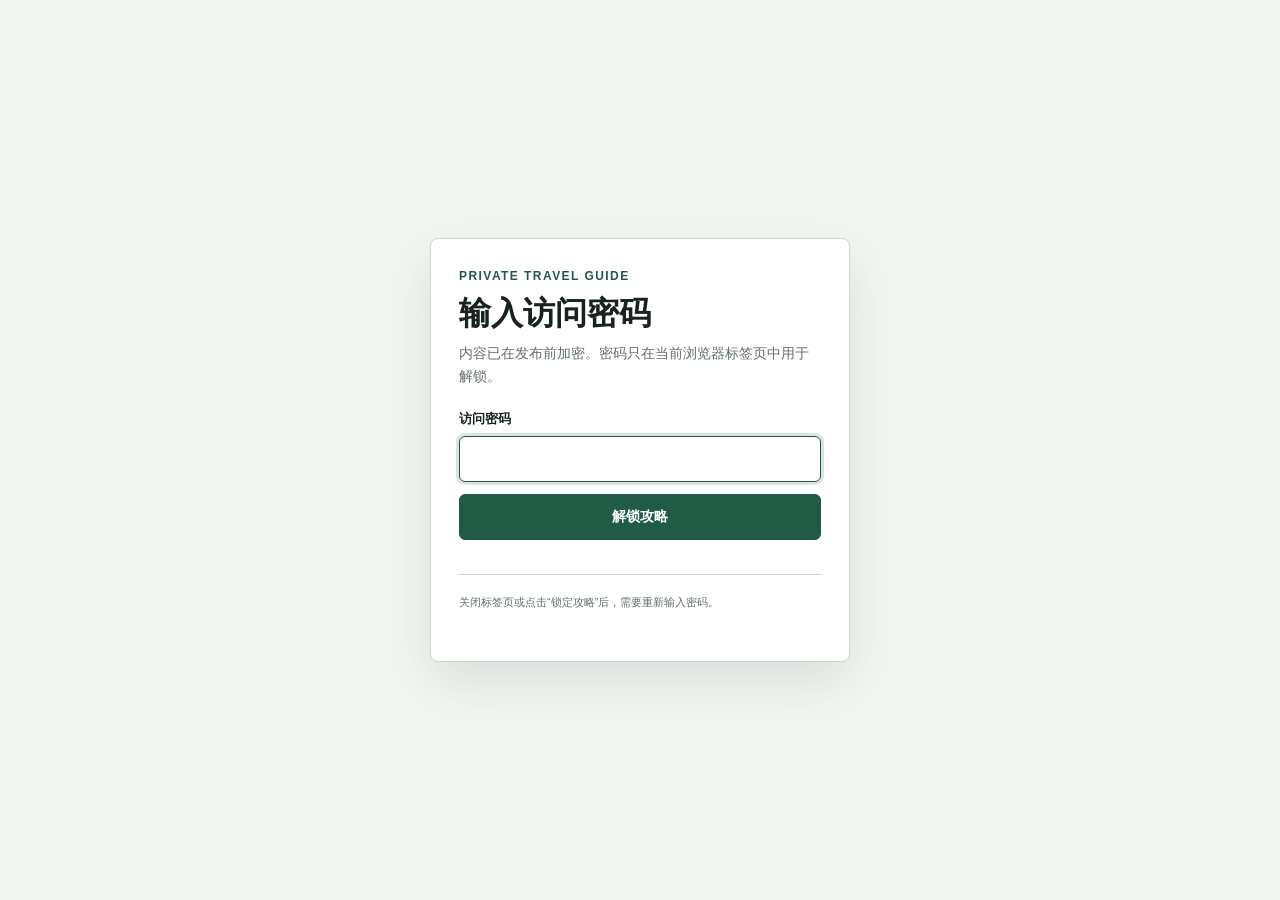
==== commit f6726fd8: "Publish encrypted Xi'an guide from source 266a719" ====
--- a/egypt-2026-may/index.html
+++ b/egypt-2026-may/index.html
@@ -1,115 +1,93 @@
 <!doctype html>
-<html lang="zh-CN">
-  <head>
-    <meta charset="utf-8">
-    <meta name="viewport" content="width=device-width, initial-scale=1">
-    <title>五一埃及自驾旅行攻略</title>
-    <link rel="stylesheet" href="./vendor/leaflet/leaflet.css">
-    <link rel="stylesheet" href="./styles.css?v=20260816-current-skill">
-  </head>
-  <body>
-    <main class="app-shell">
-      <section class="guide-panel" aria-label="埃及旅行攻略">
-        <header class="hero">
-          <p class="eyebrow">Egypt Road Trip · May Holiday</p>
-          <h1>五一埃及自驾旅行攻略</h1>
-          <p class="summary">
-            11 天跨度串联红海、尼罗河神庙、阿布辛贝、吉萨金字塔和地中海海岸。节奏前松后紧，适合以自驾为主，穿插出海、夜游神庙和尼罗河日落。
-          </p>
-          <div class="stats" aria-label="行程概览">
-            <span><strong>11</strong> 天跨度</span>
-            <span><strong>3</strong> 天请假</span>
-            <span><strong>9</strong> 段自驾</span>
-            <span><strong>5</strong> 座城市</span>
-          </div>
-          <section class="trip-calendar-shell" aria-labelledby="tripCalendarTitle">
-            <div class="trip-calendar-heading">
-              <div>
-                <p class="calendar-kicker">TIME OFF PLAN</p>
-                <h2 id="tripCalendarTitle">请 3 天，串起 11 天跨度</h2>
-              </div>
-              <span class="calendar-range">4.30—5.10</span>
-            </div>
-            <div id="tripCalendar" class="trip-calendar"></div>
-            <div class="calendar-legend" aria-label="日期类型图例">
-              <span><i class="legend-dot workday-dot"></i>工作日</span>
-              <span><i class="legend-dot leave-dot"></i>请假</span>
-              <span><i class="legend-dot holiday-dot"></i>法定假期</span>
-              <span><i class="legend-dot weekend-dot"></i>周末</span>
-            </div>
-          </section>
-          <div class="flight-summary" id="flightSummary" aria-label="往返航班"></div>
-        </header>
-
-        <nav class="tabs" role="tablist" aria-label="攻略导航">
-          <button class="tab-button active" id="tab-overview" data-view="overview" type="button" role="tab" aria-controls="overview" aria-selected="true" tabindex="0"><span class="tab-icon" aria-hidden="true">🧭</span><span class="tab-text">总览</span></button>
-          <button class="tab-button" id="tab-plan" data-view="plan" type="button" role="tab" aria-controls="plan" aria-selected="false" tabindex="-1"><span class="tab-icon" aria-hidden="true">📅</span><span class="tab-text">日程</span></button>
-          <button class="tab-button" id="tab-lodging" data-view="lodging" type="button" role="tab" aria-controls="lodging" aria-selected="false" tabindex="-1"><span class="tab-icon" aria-hidden="true">🏨</span><span class="tab-text">住宿</span></button>
-          <button class="tab-button" id="tab-spots" data-view="spots" type="button" role="tab" aria-controls="spots" aria-selected="false" tabindex="-1"><span class="tab-icon" aria-hidden="true">📍</span><span class="tab-text">景点</span></button>
-          <button class="tab-button" id="tab-prep" data-view="prep" type="button" role="tab" aria-controls="prep" aria-selected="false" tabindex="-1"><span class="tab-icon" aria-hidden="true">🎒</span><span class="tab-text">准备</span></button>
-        </nav>
-
-        <section class="view active" id="overview" role="tabpanel" aria-labelledby="tab-overview">
-          <h2>路线节奏</h2>
-          <div class="route-flow" id="routeFlow"></div>
-
-          <h2>关键建议</h2>
-          <div class="tips-grid">
-            <article>
-              <h3>赫尔格达</h3>
-              <p>第一天只安排酒店休整，第二天早上再出海，适合倒时差和恢复体力。</p>
-            </article>
-            <article>
-              <h3>卢克索</h3>
-              <p>卡纳克和卢克索神庙二选一夜游，另一处放到次日，避免赶场。</p>
-            </article>
-            <article>
-              <h3>阿布辛贝</h3>
-              <p>5 月 5 日是全程最硬的一天，阿斯旺往返阿布辛贝后还要回卢克索，建议极早出发。</p>
-            </article>
-            <article>
-              <h3>开罗到马特鲁港</h3>
-              <p>先看金字塔再北上地中海，当天自驾较长，金字塔游览要控制时间。</p>
-            </article>
-          </div>
-        </section>
-
-        <section class="view" id="plan" role="tabpanel" aria-labelledby="tab-plan" hidden>
-          <h2>每日安排</h2>
-          <div class="day-list" id="dayList"></div>
-        </section>
-
-        <section class="view" id="lodging" role="tabpanel" aria-labelledby="tab-lodging" hidden>
-          <h2>住宿点</h2>
-          <div class="lodging-list" id="lodgingList"></div>
-        </section>
-
-        <section class="view" id="spots" role="tabpanel" aria-labelledby="tab-spots" hidden>
-          <h2>景点与体验 <span class="section-count" id="spotCount"></span></h2>
-          <div class="spot-list" id="spotList"></div>
-        </section>
-
-        <section class="view" id="prep" role="tabpanel" aria-labelledby="tab-prep" hidden>
-          <h2>出发前检查</h2>
-          <div class="prep-list" id="prepList"></div>
-        </section>
-      </section>
-
-      <section class="map-panel" aria-label="交互地图">
-        <div id="map"></div>
-        <div class="map-toolbar">
-          <button id="fitRouteButton" type="button">显示自驾</button>
-          <button id="toggleFlightsButton" type="button" aria-pressed="true"><span aria-hidden="true">✈</span> 航班</button>
-          <button id="loadRoutesButton" type="button">加载 OSM 路线</button>
-          <button id="toggleLodgingButton" type="button" aria-pressed="true">住宿点</button>
-          <button id="toggleSpotsButton" type="button" aria-pressed="true">景点</button>
-        </div>
-        <div class="map-legend" id="mapLegend" aria-label="每日路线图例"></div>
-        <div class="map-status" id="mapStatus">底图：Esri World Topographic Map · 路线：OSRM / OpenStreetMap</div>
-      </section>
-    </main>
-
-    <script src="./vendor/leaflet/leaflet.js"></script>
-    <script src="./app.js?v=20260816-current-skill"></script>
-  </body>
-</html>
+<html lang="zh-CN" data-encrypted-site>
+<head>
+  <meta charset="utf-8">
+  <meta name="viewport" content="width=device-width,initial-scale=1">
+  <meta name="robots" content="noindex,nofollow,noarchive">
+  <title>旅行攻略 · 访问验证</title>
+  <style>
+    :root{color-scheme:light;--ink:#18231f;--muted:#617068;--line:#cbd6cf;--paper:#f3f7f2;--panel:#fff;--green:#215a45;--gold:#c38a25}
+    *{box-sizing:border-box}
+    body{display:grid;min-height:100vh;margin:0;place-items:center;padding:24px;color:var(--ink);background:var(--paper);font-family:-apple-system,BlinkMacSystemFont,"Segoe UI","PingFang SC",sans-serif}
+    main{width:min(100%,420px);padding:28px;border:1px solid var(--line);border-radius:8px;background:var(--panel);box-shadow:0 20px 54px rgba(28,61,47,.13)}
+    .eyebrow{margin:0 0 8px;color:var(--green);font-size:12px;font-weight:900;letter-spacing:.12em}
+    h1{margin:0 0 10px;font:700 32px/1.15 Georgia,"Songti SC",serif}
+    p{margin:0 0 22px;color:var(--muted);font-size:14px;line-height:1.65}
+    label{display:block;margin-bottom:8px;font-size:13px;font-weight:850}
+    input{width:100%;height:46px;padding:0 12px;border:1px solid var(--line);border-radius:6px;color:var(--ink);background:#fff;font:700 16px/1 sans-serif}
+    input:focus{border-color:var(--green);outline:3px solid rgba(33,90,69,.16)}
+    button{width:100%;min-height:46px;margin-top:12px;border:1px solid var(--green);border-radius:6px;color:#fff;background:var(--green);font-size:14px;font-weight:900;cursor:pointer}
+    button:hover{background:#174634}
+    button:disabled{cursor:wait;opacity:.7}
+    #status{min-height:22px;margin:12px 0 0;color:#a23f2c;font-size:12px;font-weight:750}
+    .security-note{padding-top:18px;border-top:1px solid var(--line);color:var(--muted);font-size:11px}
+  </style>
+</head>
+<body>
+  <main>
+    <p class="eyebrow">PRIVATE TRAVEL GUIDE</p>
+    <h1>输入访问密码</h1>
+    <p>内容已在发布前加密。密码只在当前浏览器标签页中用于解锁。</p>
+    <form id="unlockForm">
+      <label for="password">访问密码</label>
+      <input id="password" name="password" type="password" autocomplete="current-password" required autofocus>
+      <button id="unlockButton" type="submit">解锁攻略</button>
+      <p id="status" role="status" aria-live="polite"></p>
+    </form>
+    <p class="security-note">关闭标签页或点击“锁定攻略”后，需要重新输入密码。</p>
+  </main>
+  <script>
+    const payload={"version":1,"algorithm":"AES-256-GCM","kdf":"PBKDF2-SHA-256","iterations":600000,"salt":"KexvdHbBhkxnUg075ygFgA==","iv":"wi9oaOiv60AvnUGO","aad":"/egypt-2026-may/","ciphertext":"spF+JRQ0Wl9KkDSTjQNXBI1WhyOPlDf5+muW14bSJEMG9TBIHDjP7pNi9yibC7PcqRYJjhqPne47yE17uJwLqjci0M8GtBx6L60GtpKaz2EyPdf9bm+XUK5Uzf2wx59V1nZkqLPRbHnYhxNHyDuK81lDcaKrRO5SbkJn99lYR50X3GZKqCyNjNXm88c76AMCZeVT9g/3wesXUCDbM8zXcqOWwUZdm2Ae1o31z8DLlHkfzVH2cW/[base64]/er9RO5+MRposGenHljA1qfktgE2ccW3LTbG0OR8XCGEAwKlgsoOy16u9RBsK/BwJ/xzdpJyB7d7RHqnvPvlRbz2U9/jve7xQ4AuDREH5Ag2xp0+/Fg9Su/6Q9N0W3hI/kzPS/pClsRmqyx0uh79teM6rsg+WHa427omIoXQd9ysKffKtuOVJTBind5/mYaQc2A+q2fRJjklaD4coRWRWs8zq60E3OXxCefI0XTYMrpWiWjXfK77UEO746a/QOwunKxSi1ZEQM2I+Q6XfCnvWZb7TeFiZHSI9F7Q83vkU4pNxqpS6triKVlhiEyAOnm9kywF8MTAEjC83NJh6EzCB+puwGDW/Lm0h7eXyHqXLnuC7PgQRt5aO77hht+FZ3DZgKImrYLvzl713LERAblGr688g+IsIepsvEZGrGvBXg31kbEU/KBWP3o9BJXFpFGIP89yFm28bvH+aUOEdBeTHEdM7RiJensjP9/1E5rnLqo2JQORr+Sy1vqEmpd3QlsgqbBOM3kMnnuXbBhL8IHFeegk6nEMEd/E9c8VQZoceGvbvkUiuH+jnu34OABCzV4+HN1jItr5cIDwnYIsd7X1QlfUzXYX2M6/KFvcTHo/[base64]/vl4tmiqx9iM4gcw9nuvAgzKVNhaZ8/bvdcIqdFQw78T1R7FDHkvKHIwi66XqWyp1MhrzYEv4sNP8RcwwBcVX8n1E1uKikyhQIkR00PUd+2Dusr1j2XyZ1R3aUt36/5e13dwEEvHXk6yqw3GdQ3g8XDNAZdNC8x2aNCuy7TZrCAdm7IYu2x4j68hBUa5OqOBZ2UTgTh8QsnOdW6LSoIR2FuUaQ81ngH6sG70ffuEu4wmM/PUDC2eV2Na5kXzVy02rhs722cT4OrV1W4xoEbgOTBM32K/SzIjT5AfkB/WPeGU5fbsJXxVL0AP4menYfpxWt/xiFds+j1LXxB1cJZ9ppEzc+V6MuoTRrg7FQaLs0Q6Pe5UIakQwtKd4vhkfD89eB+bqOfgNs04bdtFJhmpBp7CJIRrWL9szdlRKuwzJVBkRzckvVRr/FvQV+EJDerTaGqv2NedU3PpbifZ57g8Qls03fcSBPcSTsXx8luXlx/gjaY+K3ALCVyZsUDgMrRI72Izq/ZiSaqSeFO+gn16BAj/zXaPRGQjab5Mr9ICJ/hAyz3LVwveshrBU7ndXIg2BiLvTYy3CjRqQM2tmVAS5Fw0tjFciV1hZ1MKsagLKcM2n3DhWEOOPojwbE8/oTPvi43fPFIq8Fj+yEygXxwvK/ghR9eVCi3Umw8g7aLqO4lQB4FivYM/4Q+7OKoQfsLlhNbNHsAfaFfmh1xsHE/rvM5+dtEv7PRuKNsV1F0SIRF70TF4xvRVukoTw+IbAMuwUTjXHbwv/psImQPlJs6l7ugKw/7xtnV5QxOuU5DSjCrzsXuwlqtdwXCJ7W0I1GROv6pf/cRO9c9uzuRE0cxhShrEehr+XeBI6Q9nGNUMQTQdM1m4WeBU7eGu3vRTz7r1ZAtM7ysjFbnWun24hyIuYDmsd/4DRuHMDeQ2oTxMQ8GMQkBS48+wXvH6COv9EhuhZEwDY3XikP16Z3bTEw8XJo2FAfeJakpCREZfja5QE8UG0s66sOBhukQmuIwbGsSFNc/n9mHcXsWEcjIH1ehhD6a+NaRE0Ca8J7EnWEGy6wAn7tKYrLwkWVYljnojEyaQYXlIDySo6QtT14V/[base64]/jzJp/8s9XsyTs0bK1KCo3Whzp/xKRTaRJDK2ZC6flJURqtrcikTbQN2VNr16LJXKVF8QHI4H/6rpfHIZWpC0sSTMtva29X85jwOYul4sDYQOd98BWAAxJ2dKk7vi8R9D9901ES3i8fXcoqppwu3jdFlJjQMtaianjZNYReu6j5AfpuS+4fg24FrMeNsvGzXlFRsB6MqZj3rZizYH3J5q3Pbm4WXr0WjA+7Khasd6fqkgOix5M8m82BN0rx+yebROldvdI1yVlJ/mnI+XYMOLz7Ut37tPwDFx1ce2M1CalMjESRXyaO1vNS7WmSR4ja+gzyRmngPXYeoJj1MHmEWxPTzRss0HUC0HOJ+blZ8M0+SC0K2M0m+q51Ko8UppcoRD+tZlKeQ2XhC6dZIBUHUFY3tb6CkWuMmqxDgbh513QFIQT4wABP0rEGm9TOoqQh+XGx/IA2V4KbZK5ah36esZgl/[base64]/+GMrDlebN3HhEGpQRlPDltoAY+eNO3JVJ3FlKrE4FqaLeYu/89Koh9nBdbVKxnUqONOQKVgXoXXQ7AADhPC0usebZHVQdUkiy8uYcFn97rDsWB58ZRXGANW3lERRQWbjkp4zMgzrNYO8pIpsHUDyN3EOwj64RfRSdKAqo6DO+XjpD53YgUBAOcrfnFZpWaS7OnnLP6IJh5a/GLPGVce7jgJHxTNHpONIwyX7UE9v5s0Fkp1+zUATy/uxn3rK2qBlWaYcM7iobsGwCwdfeegAZ5cjlNPBgjDpykaKvW80ckOpME/y9TIleAtli55z+cJnU+TU4/R0m8eQ1NKY7PsBxQ5mxwYJGp3tnIjYfl5YHX1kOaNiUK2Qxhxzhn/e200CbI7e8zYDLiHfg37qFnaIjyEAsNXFCn/pxrTBAKEIzIo4YPPX9VzX0qETRGBSzdnmnGyRmFpW4GwxYw09q3mAPVesRFIIcupbmlqamHU7u+RQwNkYpo3czY0kzH81E+nEiwaGMJU14S9AtPIGGdxMe9UxddyJ5ZeOMK2K5Sw8z6KR87AOb2PlngdsiAaV6j4BZjH+2LJPpJFUgoo9zsRYMu20vAu/FQUZhL6S5HGnEvmjVZOOXNTG2FYE+un7LmsoMlvotAt53zO1m6xjeh8Le9vhd8z3xJQnhJQkORECId/yuJMP+XHSY0lw4IJ8qhseI8A72OWOBGmyLvb14GrfddRgpMDZSf6RdPK9qWMSm5xCsbjTzzbkzUQtaN8+0Dr+u7A4bALvzQ6pYE0Uh01xzh7KcLMQVAIRr9/TewnqrAJmgKWsEqR2R/P0Wdm0YlpMaPbg9444oY/YK0M/2d7r+caMzQzNdno7BAwCdfQR+rTd116Z8xQ+7fu/C+HzV73SI8yxZw2wtBTu7CLK2ViGEDfEwNvFdWv9M+9qW5HK/Zvp0S6JA60GE9yFw3Edfjb5xN078mrXmFGYW93MFeAcT6Gaj1uch+CfU9kX/tlmSrBTGxENsMnNb0pGo5J4D5ttRGl3tB5pOEORs1izQNmnhqGDzWfIDaLU1blwN/bu6XgjtW9sF+OncBgPZs21ewzotF5nNsTiZQU62o78s1wrfpAgO+7kaYlsIA7nBPUQwYLJxv+c82+Yyw/B+xtyDNgdC1mCDS5TxSFVeESJfa8zCyd2bG4b3vyNYJdIAfpx/hSHjVsz+9a51LP1VJRi5QiUY1afdu/[base64]/43/zAEwtxBryI+o6UT9IgLEujr+Dmgrt6HCAXgdvsE/kiXS37N+I9cNPTSKpCqjNAQHHZwHWfLc65ySNV/XWMbJUUCpcy0Wg17TWtxmXaxNokA4SX5tbg7OutPtFy0PMT2QD1h7iG8DbCeLmLz5gGsRB/jxQf8pqBQ6Kqtz1yjMrBHAN3l4gJJ8mgoNyTlmdj5dOoOWSdYdJYDtye0PfU8KZVvPB2tIqfi4H4dEDJZHMfSTcr9f663QW2S02q1ezzP9ShNQZmcOcBNfwQT/s/yRHXRnzuXprenYSqN55mMWmJRMXP5y+XWdefWDjDHHAKcDi7g2DF4MsceDfahAg8t95Nk5mhvo2mgyi9wZ4Nl35BSYC/lkDTzEKmidCNzOg8DuExARGDCsEXZOUjiOaBJy0nGioFn8vmIvHKETQ7XPaNceeTy76MhUnGijtRUB6HZPe6YPfCLpeRKFemRAdq32KQ7nZVlLQdqg6/6X/y6UqyYVKE57GR2VCoXlCKn6yUrYr4iv2nsjWaU+D4bX4EQqVo2JQVJC1FcN4Ny7nCex95DeF6+SZ7Kkumcq7Mubl/vzKpS+sb/k0mmfoiYTp/1CqU885k49PwbC1rtQ2tmqNAPk8uWY6usD2rpOOOZE8HPjHKzXKBjZk8oDne8J/9hLqmKHt3IY45pQg49+mgCNymrkZFeWrzo6IqE8zlymVZToZW6ojz5Xf+XuDyxQLFzaYIHZ2v3XU1yQ6DM5VYr51lQhf39pZdWY9e638sYzpn0YqxJAzjbVytjkgAvvzzB/1+AFFmashMPgVBRPDwsyM2+ul4bRZFmh5xKTY/gLLlVMniir9IVfxEcu1kLn7agb2GHfOvaetksTMt4CUZfzZU5QH0DO6w7tNWrOeDGS0O9SyR8Qg7ujame/Jqoz4vpfSz5pf91MSl7eJC99RCxtZ4KpuazKj2gawVOuwuOwXcM0kO3dTz9XDCXwNRdC1ym+BLexzE//eqeWsmWXmKKbbPHRXRrMRPgMimFMrs7kN8C5do4J2iyTeEEmr6k/w0IKRzf/41MzHhHsJsYOGwjB7VKht8Zhev9gsmpBlMuVQxPQopF6SIQfipdBZwSEtFYejlbyYPg+5uaEckL57rh9urM5SMYURdSjQmb4ZPNTMKqY7qgOR/1txfLdEkIv2L6UWXMnurigzwn5z5K5QADYsm2aUeKv3U02+ZQ40yjng2xwPftSQ/4FvgtinWH/bRO3FtzD+tVeyvkn2zIYBF8eS3AJnCaQiP0HjYAC7FD0B9xgxRVwNUEK9WYE+c1HcVPk099YJdFFVa8KHaUOxHS/mJx+gQ275r6V4o1s+GGM4LPD9KwmviNx1a3D1gHmF4sCLggddsxYfPhx9IrYURvuhNlwdclYm0ZehkZvtqGnHbFfWZe3VZb+2K2wSe2/lwkdODU0bel2/KE9eVTWy4YJPWLwpwGvhY2ZGfwfJkUcbjRMZEL17NRh6UTHU29hP7CnqYct1sWCfL70qjrNtkuQcs+5+BXljlcWo2y3s0K8md7bFhUHiitnYg7B/8fyQJyUJtG3IFqWIDSSBXX3jpXOZeL37Ly+AuxKtuqUjz5ql9JYloZ4kXHsZxLZU+ZQOsAQqwcup0x+u7AVkMx0f7GMr3ELizg06qpUNmjSvm4IrZg20v7lHJgC/[base64]/ycizjMxtJA9MrGhqJ+1fC2ByhKl5P5kn+13MjtUJWl7RNEIi3kXMzfI8uQ03SYPHMSoDaEhobaLsntIK14Rv+iLrKE23ZgMnT0zhMXWFkI9e14cYZeqdPCahUynpoKE/3pScLyMp6Yz6etlOXYyEK1CUQarmHfDRGYP6yshEV2gMZZIIcElDWzcmNsypf1fvt05QgWok8XIzKYGciHa78tyYn1AfIHWuUOhLNb7WMtTXAQz+/X/2yfiD0tB+RnPWtusMNZXiPUIas4Fsj7IcVSFJkUGbW6Kj3yPecfVh6URphcE8kfslfjTKoTYnnn1851uEIpfhpw+ZAKK3ofvNY1WxI1/RDxakzgp+q9DT6K7MVQEcIevkHpHAYwfR/H4xtc7OLqcl0wf7oBW3J9ULy7cZHn5fOLykFewErSx8mDQiUV9VOzON1EEa4GPj6fbc4rs1E/kF0/eO8de6isjFP/WehyGkthx81wpi3ZVJQIDHkcfZNeCnidAzFdckIFoOeq9BPN0ncqDlaCV5oNYKWDRpAuuqCgHdoTJwkSqdKJ+/FjPkUN0gdcJvt91We/Sr2S6O5pMyGLdctO5wDGFpPOK5p+IDRtNJ8a+C0+2CVwykfciaVpadDvjOG6ixtRfhyDyHwHDjBXg/SZfkN6153uUiw+MDyrhvLdTxmYLnTcyEHoJW0iKVoY7K53xMM4PSCRYtP4CWZH0nlc53blHQR9nUM0XwUqhie+t6Dl4SzoRZhDivs1swCXiD27QqthoSwtQdSAezeNJocA2p69b1Rh7+p+7drMQvRNy+tYNoKu6uzx8AhUG3L/5dSS0JFKSp07Qn4/ZaG/CDr2OJRbDjcAbN3mOjsU3MsaKwPNpGRSgt7vddcvOsRtKuJp9n9krk86gcKG3xe9R5cc6B0bCHflb0vHFwuNkVbgAlebeHu2uLkTOL+AaMpyCs7FeZerm4A8EUlQclMAdDBr95G7zM5FE5qvQ++fPHYy0KEU8/7W62bv3q6uPQ1bAiXpJxyZDnjkjv8jFlkQ+dS4++fB6XN+d2ZpIdzxVyRPiNEj6kwDcmildMx/YFe/wUBnO72cPCnw0QgI2/5P+a9L+h3OL8tib5SCMHTOx1h9myQYLyLJEyqTwN/BkWdBMNHoB2MzGRmmSdveYLUC9dPq+QvvKOhb9MRxqxT4rKrncfpDFIlGNuXsJMOGHL3Yv5pJat9dPK/52BRhUf+Ka6dM7MyTmOFu8Pv4tBBnpihUQ3pz6EHNCMZ1d19OpgnBmNCC9F1q8LkccdAHmfuCIuhXEsq/urlM/IVMZM/DswOrVVhSEa04nI5XdZfqIruDUCDPDm/YQyEJUidM+t6IEYHXy5MRr1a+7v6q+kFXebfkZwpX2JOxn4tYwvoKnJGIVd9Z/TAB96keM6ww9c/SMD6J4HlmdGnHKevYWMKBW+DjS823gJbK0PowHw9YE/bQgPKPd+vCs3gf/Y7t11Vanqy1/9AsAUYt1bid252Y+VrO88/QanlLax/0oJuED/WJ7bcR6Z1w65fvOLo/ZY709Qc3VwHH+PbRVwd3YcfYmicN/8CdqIXor2MWmmC00n1NM9xA3DvRJyA/TU33R0tW4dEyM/0VMIKaAYwAWZ37kyMciQIs8TETGikpIBE8YdKIfQ+EqF2lQBNuKsSzL7CHR1xNiN6XasSOwwKQ7/TnGLZprrleQ0w5zW55gZpXW/BzHdfNccdvSHNAxuc1UcsKaxD46hUHApdc4DSfxxjKx7zPIDRCb7luqD85iAapS/vH+BSJz5lfVDPmvwGQpqxo1lSlpgKRS44PHeZHLCf1OhK4NUB3HTeRX3LmmK8OGjH6NRLVF/Jhb2nvTgwe1zRZgiv/XJjzOqlO+t9aIK3Am81JyYaDY18/QqVEvxlqc/o9JUBBV+AtLJU0s4yKtAQpomsbKMropZV6dEfvhLm9AruvrwSAEJhgHPTexpNLko2e/hwj/GdLiAGvvVCuU7gBx+uxqbgPE3uj7fXIRMaO5IWG8DmAUx1xwoM8n4DcgT4/vjTIsZ3hVWgDIC7Aq38iV3Nk/z+CreEX/z1R7jDk3Mo4FkZXSQvZnoWn+uQMXqa637lW5IDK13x2RBo5e/t5Hk6Il+1H6WNyaqL8V/cEhVuWNj1L9mL8ymVDMmo/PcB2JDhdkPufmesrucnOpWIs7MbLcz/bt8LWzhKWXdos2pDGA+KcAevbgVSqHZ8BS34NDKZ4ocx6hRPOmkzFiA38/wv4PpHynWQtTEAIEiu/7siNTdBqXJsKDWqGhSxAda41apwB6+HtibwSgg7Mkf9nDBy4pFvDonlTAGXu2OZmpxjn6yVsE81Ij00VJWMiDPjTiM1YlVjcdvARG7wsXIzyM0jCoYatgAG3c/8G/nbJrJee9d2I7IskGVT/iZ27b9YU0ePKhNj5RUVWRbHG+VTDndVKumVns4llHQuAaYqLjctallBkUJnM0sZtpjxO+WZuFqjsVsFHfNYlwAsa+UtzCqPlXgy4rdiPwVqdRtH1LnfIcNxaL4pYd+ES3TRa4g/arzBjnwr3PCSYw6oCei9Z8fkLkg6Y/sPPa/cjqQtIDwgsC/6aRq2kszsmfgNh9tq90ig9yN0V7cgV6ZuwKaeW2n1fO4Hefg2HAew0ubXkMtatX5hTvi7JaTDHrV/7b56V3xmjrELKBKlkcgakFlBx4CkfISef3JLK5b0LsiGLZE71laXvQcGyrSJsPSPTvT3FFBq/[base64]/Pj4KxteGLiAnparn1ptOuhx+qP91Bhn8WfR1yDLjjvOhQGygCrKz1Fa77a0Q1Umlu2Iye1BacXP4ToDEoI1lYFt+VFqYynMbMSgY17kjX+1e/34n//ca5Cm5cAk0cuEo/yStKVThS9Ldx36cU2H38JhbA/NCNAZg73Z23Bq4pftE+nWjoicuiECZywmHNyk0L71TCwbi87ZEGmt/WFjp0ce+A+Xf89pyuYNbqAJbgC58511Zxc66Psqo/BslKoWNXZPa/4L5HwBd983POSqPQx0hQ/ta+HnF2vG33E+mrxhX/vACzeoMD+gnIMXWx2ztZuObHX3Rysf7LEKBka2Uf4KIVBVm6JPGK5TTNeSchOaGvXIrQi9ILolc67RjxaRZFYDDXITmiGCRE/6fTEG12kydkamKue6urAnRzM5PB7zCDCfrsomLO0Id4xlmqpMeZSphKpKdxiXN8a+RhikEBcbNc/ScMED+jYJVlyUMROnnbewDAbkzJKDjD6kAL5eNwOq6MTUkSZUzuPEjQNWYjFKD9MpP9NUiae4G0h56RstMkUosgr+xWP1SEfesCfnnic2IwCROGlfZ3GFa7kk297xUi6QYraEj+sFj/o3Po3POvwRhWs5773UXMbSbpoSjciHrG5UKlCA9IL1YdOQKWSTgg+/IRvTNsWrMCBzOFrde/xR2sTHSqITMUjtFnHieN0P3QoIXNUUe9LEnOLI8RwWK6fl7zc3rv2039UlZYmW/GB6Vt7G2ftRktDz2OqEWmUA+Qw88liUZ0yDwrdY+pUAvapH/wwQ4MxjrzsaPd83TQLj6fa8ep49nK4BQSeA4qoNUyTY9qAb9fLRGB6dSLmVxVAhEw+bPEcogjl3IBKh2+xt9ZJEbMsbyGTKJsfGKeRivaiVZA8b2QMLfbh6Jz18rgvIlb/1IsWnDkwKHncUSlCm61/[base64]/AUWfstO/il/nkJ2+V4iJCdfc2kTM2J42XRU+kDetiumox/5yFPakzqv6TZc3c0fMqeY3qbpUIXI7jOfP/bVtRROfMV/7MqBpkCVrl8BKxAKUUgTLuqSo69L6ifdR9cbJb/YYb30IPEhudhZbDb/1SjyhXpKbmRxCTQ8dw3GPoDKuD4LYvbXDOEv1FFSJ9M60jnm4DYvsdbOeP/CzRYFO4n4J9KNlwkw1NBSRqqodPL+Wto5xIyCTWps5P18jgl4UX89hcc8ph8lL/aDBh7Yf3nswtvCoNiH2TeNzAt+3b1KSGPaXBCxCyFhb25bSHi+9B87qlBMk+jiufqr5kHDUxo3Bp7+Qxtudcz0eTQMJP2SssHunCpshQW6wfdQ8lsu2SSwcYT2aAtbfDh4TiHghZkmNLf2iRrBDqG2SopHnJK3MML+YWdai4VXG27v67fcQvwb0g5fxseTT7ojz/5SR8aVqGNTzLvCE0I2OFmLEY6Ol+pswv5mo79swy/+1AtrcQ6j81Blv1we/lA4XPPxoeg+Tqy9sEMRHQMYsK0jyHT0mRMiwGoVpmQLdUrqnm3nwXiafRbIny784MfxJu3fnf/19+jlWWyaNmNDB8TfpRKY0xprX0vAch2XUr9BAsk8ZCEQha9rmLnH/b52JE6tuwqK98Sja9D70Fe0C6CNBbBQOeZBG8+GW8uZICmOqcofzk7mtOKJ535RCB3Pvk+1q2HTP1NHw2Nj6rfgVF4CUhKavA5pwBFehOWA8I/x4vP4pLfuMBB3135OTD3JDLrmD8ODXd6c4qyEKTLhm+Ryk5in2xEVHDNqy5tqsnWVTzMDiGEZ2HZmXwziIpNjnGYi5qxOMsq7LiU0EFjkYN1cSrru1rVpB3Ug2Za7lKfiXe5jgZV+zpdxOdgZLONNq6ZpmN3rEQpIYULAKHWjkHmXE2oKj2aISevbLSHxlkZFVxa9/bGp9xDDL97gj67PHpl95bHicRGwMH4KF2TziYpl/OCbI1mWXwMfCl4g2s0G0Inbo59Mc9NUgOnAeR3jpPAVUAYK0ePbONdXzUVFBsUIP82TPjQIb5yi4P7J7OxGiScizTkGgc0QSk2xofh060/h5O1a2yK8YiUdklGbj6BAcOMuuy2B2lxEZDFePcQp9+F+vDrWQvfXvvItpovoZxjlJqfOrA3/YppXefJ3sVbTnvVHiKUawQombkS9Unu+JfGm78nxS9if3iPNMX7kPFcCsAznN/YHg2akodCLnBds+LjV3DhbdRt4hr4juFGS9/InbmN7Rs5vcYizmrseqRWnevKYznnC9HqOognFNt+eyftDPNZDmy/3iOpjFMObwdzpeoyMCxjt7Wu/AlbtVHuSwItFm4pPdi3OAuny1sj/MTs+z9ZZG0oDwSzEXXiLdq4+oszx7jjEY0pYPnK1cf57kfHP6j6IGVufIe49QJC4Sj1W/6iRYRKl1iWghGAJdBFwjzTkFSV02jjvoP3yZlNFVhwczCffADLp6D8qw914E/sOrwJRu6eEkx8wUv4ZT18fbe/k8cu3Hh5MRMQyopZRItb03mPG4aFJt2uVk9+gsV4/La65m/ScSBbu2Fxq0exjY/uJCh3Rk/U4wyJYKjTlXY+O4M7BlaZKewAlj5Le+VzAELe/ToImecY29cEq2yDfLFa/JnZjAfMkO3P5GaDqxMRAzvjVfHG6WESAL9Q0qUlZ+eHu7VBZASCoB6MU4g99bkA4HVZa6Ks/ZjwxOv0riCFmjMeH3v0E1q7Aqz4jkIGp9AzMVZqIIY/0XqCo56Gs88g6ReYvCO1JY4+5lEB00H8EUL1wfgWTSvsn3OPKBE8AD3ZbkPl3HD9LDBMwRM0ZB6iBBZl0qgpaLonbuXd342+mJG/8Uo4bJlV11N92wI+rRwWQXojd6FYCAa9atqnGSazLkjUMHiyctynhJ9NkWMcTy5+MwBLaFxWmLt+1RVIlBxHOZUMjq82rMwJq+wALo0Hxpp4R6VnKH0qvG2dF+Jno5YNFkJdKRcuRy/wMFcTNrCgWmDEl1Ppa9BJ6MgS5rw/1+d8GCSM5uUzxmqMkJPcTRkASfcQJ2mGwgRdvFjV012ODptH0GjT/[base64]/ZTM3gp1M9cfKjqarFPZli09oyCCuJgKvhSFCrQYE2g0EmS0iAcCq/iIxmmjyYl0VR5z8Nx1Q+imTRySahXl4EQpeZ7nxfgsMNlRodorPlqGbAT6zqwi0JExUAomI7kZwSvk8PFoCnL7P801aXqgTnDXpcxPWy/xRCVfTGvilN6j549iI7BSXl1U8f8HHFOjdXSoAARqvzkkslKq+OE3/LFsyHyNOhsu1zBeheeUARvHIp+IhW0tNhvK15DLfOJ17K3zOLApgnawPreJ1Ww9oAF0zBDDNrmwVyduFi+5wZrrphGWns5N31IyGgXqgBYT5JUgETq42bF0TuTicmIA1ysj2NXltmGGq3cfjR6o6InbJ80o6Pi7HSpJUt7afZjn00LdUVMdRhvIsrWpkrFPLzqfbM/w0VgTWErrj548qzLOnAzPd5+5GVFOzZQpNvBXEl4kOHs9oXCcKNVBi78Ungtcnciqd8DjhfgQvf/O7kG7pcD3Hq4v6lAnU8GA0iYMVrkYUYcRRC6YvDea/+nlr3wX4vMxefBqbpPc7PLLKWIdCRmrZ6cV5jRai18VSWlNteqNVKdO61HYVejDaeVxz3aakjqZTp1gEIPinNhw4SrDZCr222r/bM/yxIgEN4nFGZRBFLXNugYcz1wt+oxJmzC5wFHva1Mgq1mY8RNa4h6x4QW1ri39REBUhD8DjkBa6AAZddsDWFruiiR+krH2ggqLLXsVA8NaOjE7uMPbU6Lu5PtG+BSc4MsT80RovAB2CGorseuTxqBHgwBH5RaIp2USKopP4kjhqGXMIqNL6hBLn6KnLfVn7pkM4/ZHFb4AV9zqKFhX2/twQWQy3mw86LR7lMWY0U/6c5H8ZQ4GAzvUP1T/[base64]/n5kCIGg8Mq/4AUM1j26eGGqGvLXebAxVq16O9rEUn7jKm4+4uGvomfBdfr3xrdhzGoT1TM9oIPdAiuqhN+vxKu9PIO5KKF7t7gF3t28m0D/S54CyAZoa/[base64]/u57lBlKnfPyecKYuE/G7+I/I8tNtNI58oDc2UooMjZ45PCdv/QSlrWeKBrNh2hLxA4Q+8hfZw7CjsesBeA6zNwV7cI6c66QbrD+YwLT+RFxJltMH6ZmeEXPLAukDsBfrCOa/N4jeDr/URtA/1Pu6vMRSYV8wZse7puJlRlvfoVBAWoNPzowMSXfTtwlY4t1XxSSxXq/i5llH5Lexx1KtQzPI+xfxMqa7BpXAeqhmBLvtCqkjGFqc2OWtyw/3dU+5j66uV0bN0DmnoVsmzg5JvgbAShoeqS0RJkkhPvv6AVhkr0+dTZlxSsRd/28bSdQc5suOBRbfvQ8vR2Z9ALaXp2YLqKCS+RqYsiFYPV/3SM/rQfSxOoWXydvZaCXLA61qgwbTnHx8sHKFXztxYLnakm7osYUxp6usiRBD4G9s918OT9CM9LvcdKfBzi19vUHxQfIoT3yso3IziVR7ux/[base64]/FwaSGSsyGPXOcJyfYu0zrIupfi80G6XRDo5tAcik/IKO4W6SjQYEQ7sPvaEzw2FS9g4XeBs62mIRBNpufwTapO6NqyzbM1GNzkU8yIpt0M32ciaxJmAL4ITKtXdVjYGGRPumBACgy95qmDvcCjxlgskYwmAnVmUV75amk4SoXouMegimjYWUdrAzeT3TdM4XqW9u2ziQWkWUx3jCKDJG6EiyZ601hkiQbf/pLIitxgo+lQycdh2ngtJhxjApE/[base64]/+ti4w37i60hPBq9vLaGP0wKB2xnYRao5OUU7LnwoboEZcRdeI+SBnQOBHlACE8fW7ZpNzOTCBgmADidJR5u1MEP9I4yZx/hutqy3E5GUEdMW7+clMNh/Vyx1rGqBh+z/T4wGuF2aMMXwu5N+TIBbLs1o5UXq148jrTu65XkC+Gs/UtUPTnz9V73RP2VhNFzDWyK+FFGza+V1q+jIXMRbDEkKVTScqf9B/rmbJ61AM0/Th8SnS/YE64IVSl3K0AxfIx+sw0es6VVEbTjL95/cU918Onfm+xHKRe7eaCtRdEzU6Tyqs5L7qV3/N+e8ksFBEV/IFMzCI4NVbbQ6lb47ly1B2oa3HSEbM1IAp5zO93Lky5cZR+pTBi4nWPNfOY1sohmvgMBD7ZyXD44LpohAELgzJywzzIwG3GhFg6bYI9S/gkfxwN3aLxHrJ+IbmYYNPTd18owkQ/2riJbvkLbab4AWohOB6vAlIt84Tp7cZfvokNuivpB8gLYlWtk8qCdoclZbG3LvAz1P9oU3JtvSdX0XPH8gpeuDs3w82WZzyxyg5SyXp4ys10bhrRrid/ZLXfhLqL+GglPprXD5Q0RH9lmCrNeJMB8ZDU1AHMb8YYMt/0DpDd2P71D/entkVIyLBIJfb2RaJIuS/mjH3XMLGxsMkT7tZChpV2P5sAz927rZlnqzPepQpFeJcz7uH/5cl/deZv+1kT8Cvs4Hhg0dwVqIPmZL3j3Mfm0me7ilMo20N1a46FmIX1oVBmgD69K2kRJtiu8SDV6vypMzg8tuG3vJviu/kFnCkeHIO5ByjvYC6PwYixeVHQlnk3aNjeIQInU81n0ZnWK20EHq+2yji3labZrTp5kfX5Tc0K1vl6iocwtav6C/ed+LIZIeBnlwn4+XiBJSJoXW1W45ykxl81FAjClHC0G6Sonatya40tX1ANtKtG3Hy5esn6w+Ll2fhB01ePzgdmUuEl2dcaVtrrc0AY2LSZkyzYoaMkN5Q/ahG1OLV9W1qPK3PyZHWCLkpX8lyYtB3HCfbPpTYPQjcOtATNOEHTCgS8j9NVpL9vSuuteeV/twXzfSg0T5l1TgbIip6EIy7ia8recOGhafyDd3zBTdWs6r6e55XCasDz0Lvb12LcQko8dk+AiBCt6Qq4M9RC3/1aZXMD6QEU/BsuQ8KHgusS88OOIRcdZecZLDIpwPv098iuej1g1WPzX5RWrz2QuHtd4Inm1WpjFIcCq7Rs7jAISnvnyGq9UhUg//kwlk+S2khc+d3oYAqpTRh3br3l++WG8c+zBDVaTqhDqmzBUizdXLUehXM8AqcK+p18LkM4qLyvtWhGc+hbZDr71xJIagM0kmkax+wYP+LeZawq+fY+B0OoE5sv6/5/O0fMa4WamGDauDyVLTJ1iGtHKVb1UNoUabZrUlhy5+G27xAFZauUYjSXfaf/pjdBGweVra8vxyLxyLt42por14FWYcWIOlBxVcXnrH3UJciYiOKUNfGjpBuGyGRPkT1sqELzUCJoJVEAz5NAnSch/ON52eaNZEiAVXA6prGzsVSuufBbr1J5FMllfqfZLncHgnakY8zfkUI7oH91CMTbtGYqpdMD7hdtT02qoaICfZRcymN6NDUe0QD8eY1QlU6+Zb7chC8KYj6I1Xr3XbrXYG/Wlcz6G6BvDOB7/+bU5At8P/C7q/NMg5jUGPKOBpNWv9axzhGTtHy8q8kfa6uJ537TFOj7KL1b2D2VCy+4mh7cEvjsUhZhS/2TVzVZfNUUPc7hgDLQYwJhhpfiAlOpY/kz1dVyC0EW6J7ukKHGReTs3JtIYycoz96jyc3Naiv6Gq1Jfb4ZjsMED7h/1BGXs8pBWvZD1e8PdjIWkDa1twfq8Te0LDf8ybbIP36q8pIIaPzN/BZ9U8Dyn9kf5W71Vde2QaQd7yrFCZIg2p9WddvoZtn59cnwcqPwdFX+rFxgjcVY5d0pDeZEerSZ4Ovc9mG6QaCcWAygAUpcU2vR+jWAs1FoE6jXLrCM3OJQJoXMzi4M9vAwQLdGnav6tjR4YYnFAAI/9S82G9s3nyesLEJBoRTAr6Pr/86fm6e85yVk6x9GvHnWhW/6JmUsvsA03XgESd1nZV913P/3mvFZFa2yZcRu1KutrQA7S9WcsBPwbYbk4K3Bh3BzzsmKnvsI4aRCQdRBG6GhyyZwQysBLKYg7ghIRniQB+IrvoQB0DuwTSqTYflNFQLXmN9sm/OvPW+unKELm/Mqh7XHCL6Gqick04jXE9CNnMxjfPX5H6IQo4cC7EME1L5v0d5K5vNUFmB8W7qpcrIY4U2ELJThVayk5iaq3mOC2H8UFnBA17H4gHb6e1EOzq12YBbhpg41fLKNC/b6HO8AjqEXMn/8lJLbgvvb5vJNPLcPJipzgqil9zZjBcyie8QVDcdHPN09WrxlItUEfzOHdZhgLQHnbwDHt/93HekzuSzwoS+t92nHV/u7z2qNbWC/DoEC9Xqmoj7tjCMH4pF3jNfQiPXLo2V45AzFQ1i4alagxcCZeZiOaXMMI0hAK5SVFdaJ+J9H2Pkz5MKMi2Za/OKtMx0/[base64]/149p/KNQfTC3Rn8MMRwOuhCG54SkoX88lc3SwJB4bQseMfwl/7QA2Y4nmQOcIqINtK/O1nEGWFfPQbRa+uGGviGa5DDXdJAmtgXGSgj7UOma/Jhqfz6haJYF6INVrUP5vd6Bf9khCIXwM1SDWpxLtNOOKEsv9TzZBqVacU3SqyKICKcWWilfSt1zOi5FOc5wxLgUQ0zEXUZY5aVzaBeJTMota94Ofkh4nB9Kg5KSXxB+4cRL8lvwnBg+vHK+xYlxTcWlAGEMyJPqkiOdPIZ82/cZ5KBrhHMIH+kb9sSFe4EbEHM0DAQDHPYt33EctyIukQo3Hif/ys46pRKOrPSc+zguPlJ3Z6aFa0NVl6METcaLRf6q6NDjMyKuWqBz/lpDhNZuaf4rvt4Uf0ylpLNtCvxwCN+oJ+jmyB7Y1pBmfSJxR4KXF9KcDPl6DpNuFobwLGpmH1CIrbSLrQqinYXsYZrLmjYVuolUEk9r/gcTRVBG+opdr4onzUWeblX6vK+S7K+6V2D1+n34/[base64]/oVhZrJuNwI/3x/E8Md9TZvHc/lAWy05Ijkj5UTbQeFHAVCBUv9PGZq08x6U3eVgCTvsgHTDowOdTl89mwn7pjp1CzNuA0WkLr4ADocP0j4AVYqzr6JypUzF1gyKkoFOIGvDQAAEaLqjl/IANRI4As7uD1BKVphVSNKfdCgcDB1oJhVQSvbvXBrq8M4NOc3GO6mDgk8Hb1u0TNpW6O1aEyumteDKW03bHWSP1jQ0tdiK35h4KO1Sx/kGbQoh9ojg9cmtgwZtjL7VOHvqcROj+Gk06MDNtj9R8Zws1ozblCjF0AVaqndvpRFNOR88CovFRmejxD+QqcIIYY5JwJ8pSUOgFCRTRGTMMT+7SjzNFjvZ01fGJWiT/iZhz2jvJ26xNbCnoCZ9/atMkibLNbVv7qeL4GJzRtXhPJghft+dOJnXWcVZSpoDGV7709AYg93ODyeY53aJdt/D35whjSsgWEyRCQ+hIdb7HXbJz30CwFaFa6JpygX3cZMft9IJuWH94ml2rZ/mkcpffHYDrFKDzME1HBAg6kWNh/5o9cUieKaKMvptIRZTeVmMxi0iiola0PP4WKDSUb46uZazZdpSyjF/RnUK1MKL5/c/n6i08+JY02djKV1fNJyibYX1Zr7TLwndbNtUkpPA19Lowa6fJLP1Ywqf4APs5XROBODJLcLxxKRz5iL5lD9n2/[base64]/EBx5WLDU6hTkKvswVGK1xyOwBlGbCaHBj517DZb9ZrS7DmNnujMQ3V2VBt77CoP9KqfBhhJdXHC/TzTtmCRp4T7SKpDnYCBhyhcajaY5lSZkkb+XRg6pCXk5m5yJMwQhlGRuBFHxKfWGE9BPyG8FovfYfyGnY9KJAo2BTjiYwc4bYZERmhRqvgqKDlrLJ7Cuw0Q4spKUg6eaFQU4Ye5Zlu4bY0xQH7//Qctw8M80qJK26X2S8OqaPzPN0hKd+nmTGGCRr8rMAO3GJlA/ANGdKvX0mdSbUFNfaFGGKqyFAOJnir1TdLDnthqtyDUz/VBq4G4sS6QJOKopHZ2YhhkvwnUoc3itUAw9AtyjMtBwvXXB1jZpSUqVPLXPvhGxXu5ynX0jOSFL5fM3ooJ6k34CWaWz93azcy/UoNENgd/4xLIroqKdbeRECcIYGjhtJog/B+WMj1zfYNbFhv1luCv33JupJiJ0I2ItoLUOmT6nBZ6R4+h6Bhpt2OuvH8pTvhGwVlpu5u4cO77HWG0p5y2aKq8pU53tWO75ymtYR/61/jZpY3VRQPVO6BIwW/Hxhb6NEFsfyUlCSxK4K3Ws1horG/iC7KmnXTKJ4Ev3ZjziOG1QG07tBzdIchVzwkX5xDRO0U6zlJI7BgJRGr2kMp24dpzkdLhF1mhsgh1FREGovB2tqm71XdBCmr6tPfLMjcGEgb/[base64]/lM2RACpxGASgstaBO2iYf+MOtiFqCnKnddhKw006RprbjDaO6vHl96JPmNDNUYMHf3vhd/Mee2eIAK6mJKgi7Y0wOstOyCVF5lKZKrYqn4J4ILZNe+eUazZcjeWgndBEUaG59F6uKB73MJDLihX986C9E7NMKjygSM2iac2v74cQIN/HGuvZeXex8ta3P1Xd/KnrjYuTzrxH5SX+7skld10oMivRqpeUUWs1VCm7N9M6uM+CNMDlD+xllvG2v3gQhqMutVrKJ1pogi9CMNsZGR9wZWkojNKFWXd1mnDNhod2vJa3m7se0hKePdPxE6i5U7nSbMFB/5UxbTFpC3aL5w4JY4o+JBt3HunFks/5RZPspssOLgDl1Ux9Kx2m0u732cAS1mAUpKGnLW5BCmUBP4eAOZiU0HDM/kOicviBeR6p/Bup0Q7yFRBd0AqqhO9N1/o8hacNXAky4ol7iPR4X9z7ba7akk7E81MvcRd88bksG7SM+cmt62CDrsSQYVPfCTptBAdITJTfsJH9DVLwzbjnQli32UWmlxrGaggWzPXCTlqpV1/U5sNqwdZypMvaLZlbSBKbgnz9Q4o5xUmxoFD0FK7Nqf+866sV8QCRuhARfW+hWiejVNsl/aA1RKCyIuukMYdSQqCQMe1uVJrvVdUX8iQFUDG2E6Ii5tXk5cy7PiNuwWXp+RGwsY7isPd7VjonGpMJdeSi0+pQtz/XJh/QX0qh+FN8XqsiWY12MrWuji8BD6wdsw3Jj7jI+2atVPExVoFxJaafd9p8mgeovtzQRN1XALCwkMtJHkQzUrq6IU5WMGML3drmlGTh/vXyErWJB/[base64]/fkHxwN/j+HBTq+MSjVAQZe+kqa79eBbnWhaeeQFzMTbAabUnABGmhc1L/Y0jyUfXGqXsDYrLd2j7z8wNkXkWS1LvVxLbhExWVagp6thrpVYhhSiYNHKEZ+Y0o94UWmXtX8GZkztaUobky8ZNkWc5ieKnmInADJvc1OdBUbLuBoSzkpmdSWorok/Qv8VmVI9+OZPEACz3CiCxK4aVdYNm1aDUwUcedPhjUTtD6RwdTsmE1WBog+JAyCcyO9c2sdXc/TbLBU+i+jb4np9JGtPlxGbz7Y5BSiN+QH3pFQVMLfI/blTTFwk5IV3kLVW5yDMOkiZZdo7a41DH4XRyYssq//1ZtCz2fFTlfiz5F6binhZ9/24k+sKEAAvuIMwOVQ1gPYqBRDh1JT3D1Tf87KuhDw59eMz5Ko2Ss1npbWkzwm/ZCYwT7d0cbEQ/bP1NGU3kCyNSWg7YOCAtOETSUa3eDcnZ3/RMJzzHbZYuU4TPcEtEQuxTMM6D06ZPXgsPAxRflRExmV2OKJCG5KKqsinlFXvjECdVuvoMIqoqslcuO9jEaLJ1nPCoPtB7hd9A45FKyIqlw4CzgBHGfktJO/QDK9U2pQoHw+c6y/oCU6Zn9Jo6TlLzud34DJgAaQtIshBivhBENN9IUUaTAdIo43VSWnTeU4jxE5tqkqAZOIWhZj2JPSCOWNniJTxyeH4RWHahnZMcIQAxiTImU0ebhtRVAdVlpPTIEn0EQa6t3GwmAqCzvv0aD/UTLz2/nuE7MxcH5YDR18aeYy4+A+rZEpwHiWqFgvxM9y1voJI95PYIs0eszO5AS2v0xZ261Io6xkuw5+vkXNp0w0rlk3J2eyv+qVGne39tXtnFS5DDMp7NkqrSdWr/oaTjHQ2QQ4dxTZzA8pQYY/EKS8UR9IUIiUhHBNPRZUYA8dh3rJe4meVRdWBrLL5tHtQN85+alBZllWOKbfGwiD7SCFkGBK4heAmQEX5lfE1BGXB9YfgTM7AsQh5hYeLx4twAqEPgHFx87/tuC8ykY3RA0PgQuBq7rhCAaSsPln/t01u6S0hP9AvfsPywfjKAhmZcLljiM+F0rUu5TQYhYfMpfjMiTuMK/sC9E/1RJdKczbXa9XV3Jm9vqJjX7C2kvzTNc+flWBo8Xu6zXS5TrzsmQI3GLjsmLPfvxtcbmxUHerX/fMUvubuTbl2vI0d1nVOkRvxEkVFPPhHrhRxgrik08vspuO1eKxXnGA7FeTNi3gqwGKvSgBAIiSBt7qHIHhC5RayxIYO41I4LQ1K4Lw6n5GikVP/C8/dU/[base64]/Os0Wcln3PelEeguwlCIXJzftgI4zfb7p5C6qwTPH02U1guw0jMzRlpCQzLGUMAVpg82s22DOi7PbnFaK4GH/NvFo8Eh3AKY0hDRfQZ8MJSPL+19V/7gZE+KOUPYs2K293X06TjmOM2AW7ztqpPIWfcKFbfBlejrLJDSXul9nmhItQllLpQY1FwoaaVkZn2bkZwJGPLpu61v7tlAt/7C/AgKakyXbDkULgaOr9kawWIlNuaQoUFLevGYzI/ORolwm5zdObud6FZRNBVfke53NN/9ab8K0/gxteCFWms3+ZQ++wpde4ZeXFN4hgOYcyIxSrbIUuMW1ENEPw48xUA82cUPTVl9oOTPh10rdTHNS4yO5DBLvMRI4CEd27fsCApS8rOyLaRdkWY6GXwmQ4W6lrV2oJGBS0CW76HheTfkjb/XqN9j6wXssIt3HwdPBIVx/II2Je+NGzfiOZt1WweeD9hUWeqpo6Af0jQuBquErxAMnJWg3Mv0M3xiZJXqjAF5rDGDyUeXqRuznew0FVbn8DP8fv7E+6Ek+/Ka99gaxFORgyiN7AE5OZKQSNaa1PoHxA5WTlk8wCjb12ifB1mV4ocr2mqejm+dNElWMhOiiqTIu1A45LFZR9PyMmlTTy21L/[base64]/5zm8fCo6j/gGxXw/BG7sFX0s/A5s+A7DrtpzzzSgZd30kFXmw8hN/BdvnjjgHfVaaI1Z0tF8kIVZMd6sUh2NoDIljHebP9GLhNCkNjS9UCc4c4tSXmZGCI2tOKRDnIZ+LJJqhn/LoVWAfrv2CuAM6/b23OXb8afBWRcJSbnkjin1PdNCs7DuKK0hyYuMYk/Zh2dsobb2ibJ2KOhN8kj0FgQvpFQ2DghiTKH4eI44juV9rkmykhmd5VpFTLB42S2ch89saBe5/ldNgGRRaaFLPMBn+kakruTl8Ik/t6TAgoKHP7hiojWt+7AEA1XwTv0FUJaS4mSe8pp/Y2G3UfpGKZmHR/oI/XnTC/wWs9Q8HI7exX8nUvKgLwDKOKU3dgQrSXNTRiWeEMv6IPot5XmC89MoTV4BQ35O9ObpmfSjpsSs/dyVjNj0seDP4maDrDcRRtVgzl9MADzC6lD6nDzDL6pZJmdOFDYs/5N77RKplkwJFLe3jtgsl2ZnnMsbOFBtZQB4A3BThQriJ9dXxaSbZGkLkNKS9tod5+d9SjfTiIOoXAAWcCkTenkC8+JJvq2lSkTs9qDMbvHdUc0/Tpz+aaePIyO8Ifvtdbn3Ww8enaUNWF7piJyzCp6ROPl1z2iy0aAcojOA+GqEXsEWgiE7JwkQLFU7rrFoUfr6mCHek6qcuD92CGuukdJixhjsvXPlA/uNRQJMqz0C0n3iPHLKjNbkyw4VmFevNuFJXGtVG2W6h2uY6bmNSjGye0BocC8NP1meELY9IFUyfr+xWx1GsGJkPfJghQqnHoOZro/Ilp62oS8ns2Nz7mIT7rjVFg61w1rCR1X7Z37H7koD0UXQR88pv9JK0eA+BzkI2NrVGdPIIkRCxCUwXRh+9w+K4GxGFDLSrweaJha5co3My6BP+lxvkbOtzMqaby+jvnhMyO5gzMhXewv4oKRULrdyBjKzDI0OnUo+pDA9yqcDJAMZjN3JypGI6ABsNHqD/05Ytrk6MZT991VcE4x6WBusuvJbgHgeaIFpZF4g/BMr/eyyg75zf9wU4ftS5yBvmXS7C3qg2zt79TdqBlMKovrBoBgbVmlF7kLZzN2aOuRU//5jOyk//g1JN8iJ68Dd+nJgg5z0GxwOhtmh6EpjKIJhTTeIhGzQ0nLX6Af/5WfwQqJhakpL1p8GrQ43gC7Lj9EDsvyhVFhsW9IMBtwPLJwLjP4nLc0FduJkyOAElr/19os0x2i1+u2v3RQAESzOj5iDXGMfFoqMl7GqdSer00JmNBGHpoCAXqn9b55ic5qYuN6tHde6kXMWd7oiNijA3N81Yxazh9JCdtfl1KfIpw+V4N2xXXuBHAhdkpK7jYjGjKZCaKNtBoNFAkDb5SUscoocGc1GD4a+Lxd2PohC7EewmDSlwt/nzodFq0m/Qrr537bpJ2LT2RdnNdr+e6D6a6N5w19w9sSfR4dFNX7odVGjkPBSR+ZFAtlyFSKqrBrY8ilrYzuOCVF3+o3G+FwfkdJhWBc7TNrfVBlXEHGVVOgYOem0mhTuVjOF+d7tpcjQ/IRqoBsSqueYeAcVL7IUTEuMHC2npDzCre3LIXsvDAwS0ojVamZr2/utd+EngA0cDqQYh5tpwWo2L5goqwZ6kzncvdGSQBM38vrKPBjDA/MK9CYPV9oPnNfb40GvUgoSq8JTJ/FbJZNjc7t2afDzinwOLD98HcC4fKyS1VIycR0+nB8KJDJ05g2esZkrQz5R1Ov45w3h43se+xFK8183dLbpmdJcOUtu1AIIHncLsk9Yaw9brxXNYv1RtCP2kG8HxCoLUjNoS81NTCr5Jjtqg1kUtW90nQYXO+2HBU3KUT9DYFCwzfCBtBo59IdQH+m59ljolQ7uJ/XX1wQDwHCnczLBQ/D0R16RTmCvGI31Ub36cUzC++SKR/y0lotCg5ULmg5qRip1slyPZrNEq8+EYmukz34IaJFh5s6e3FiC6XFRVTzlneDfdBxIIi0vACzaiEZ2xpAwZ7w5+lLdYF4YbQQ0ljFABfrV1lsh98HWIBVk6k3cpTpikL4B+zga/s+OvCuV6y6P/DHGJzv/pOKxv4+fSawoh290L68WHoh7rhJvm7cNwEbOcIXOF5caIb4kT9m7khf+23/aAZ2LsIlsI/Bq6rduCKbK4gcCyMNtIJJdQ2VYn5Rau1KrtBipHw2vMLyJ/FYBXLBuO4OJdRckFdHbWMpz3OOnNtYLAscoeVDo5dl3llYmwb8dC0a6O1XWMpVFGMGh+F0bdbLjNrsYJFg9T12j6xHLC/uj+95B9liR2WvI5IMfZcthuc3+k6gZPCsJrxvDcdUSChVsL2Y0QGrL+Li/na8sGfTQ0/RX0m0ze2gWsd4PcGNXXmhaDiriUgVg7j9NA3EbUiyoZ8NBVpae4F0S2dkuE8NC2NDiCK6lIntBvcW/T1EgUSZMKMvcga5aXZ0lIbtwzcoEnF/[base64]/MaZhC/qPiJlFhCnNgxwT0HAwloO60LnNHiqpoHQO+/6Jz5ycbJt4D6rCyzYsV/GKK3WVkbK54gKpvq4NxUR4ZR/GV9UsAKLOcVHdH0N9OA8WYDRTz+q0rJWFj8uwTlJiHhwFEK5z3xLa1UZI5a1KdGQ8fhUQUNnJiDggIrrKyojPwgRZAxWmeBIdsU/0SzEmEGdUi7Oc88jJUiHkCQAueDXe6qzx45VAVZNOjOMk3xWgfdruuyvn+MUSbjYYn42eraOaGIIkfdEsd4r8oVeQR+0axyMQAqMD6W2AHPFHH9jEM/[base64]/RzJRfjlYq6dhZ396W9z2ifvNTIxocHFA58vNvU2HwlJn/hl17ku/ud6kjQMWzERDPLxaiRp0gQBK2VfbxFqiaRLKr7/WpuoNi7c6PpPE6GLMtF1xCA7nHN0lRsVIDd6SM9yfMRhKA1PuT0jqxtwSsqyteNb2Kv0TtzdnHG6/UTO2Kc5No5JvF9HPBojmOgkaji5SoIS+HKnApt405XzVzYN1gyxhhUWX3IvkhFl0XymE1f0bCtbfi+Ned5jvDimdCvnSAepumNqICvNtXCnXh2RH/3qJf/anpmEfMDgp3OWF6gX+Qly0mn1WVO/0/SkypK6HcbZuVsgD0YKXyGzXqoiGQbhvD/83bv/1YHsJrKOIAd4bPJWkRzshQY611t8mQutKe+qNrcRRChls+Ub/zCBPl+S95D0Em3KpMFKC9OElJZPc1bin+tIm4yWM/[base64]/FRK3f+zV2zhX3cp3fBbC1jdJpA0NVnaWTQSncnCXS/15szlU8Pcx75Ic/jetkEpPO95RHVFK/G+zuXrDiz59QSCYuVDAadjiN87X65noceY6PRHcBT7VGiA3dE5jsXaYZGcIFrW5q/BTWpzPJaNV8FY7bcsJy8MWEwDrc0kd/WkteulkFZBTpUapwwff4+UNexbRm5jJ3PhJYel41sZdQSIpWTgwM5q9T/mBaTAFAMfBb1BrzVrF3Pew8BkPz9k8o75x0hIJleUOB5RIiDGUXGL6GVSU8PmgMg7wxc841bD3nNXFKL/DuV1pYi3pXtISI+ZM5pPQwYMHHrxdvRLXQ8mSAwZWQp9bvBAU6b866aqMlYJWT9rX1/axCD+HJBw/KC6revLS2Rdfbss3FBs6vOiBTaQNfTIXpB99xAlWQ4HJeaHGn+eE4zavn6wbjn8zXRS1X5/t9wq3nWZ6waK30duvaQeWdAWhjwnlZHEHI0ZV7XnK6/sgC8KrssuciKnA25r9auFQIO5H1URmQjZPiJGU0DJnQ0+4a/GEt0rqyEfmkJxp/6xFRA8yFYLuMc0WUhq+90mpouHF0yI96vHTUU0SnxMKFsm2Hc70uGV5OyjDfGd6ns6mDkqmK7bb+sly+FFbsZ3x/Nu61QeXI3EXAwI0mI+krjBVZXecSzAlrPuxez2Ga/y8qLtoOeEIRAN+2vR80KMUTWFDHWbiDipcGO6+lU5KPmYQ+ff3wKItquhEeGr3L5Z/Y7jw1z6VgdcqBkFAhkV5wSIAOJEWmVhcGbByuY0u+bFT1B/AEDSgyDLLPn0pbSzzs2zsogmXJsacIXmZjNDE1q/RblL/dGShxu8TtC4VKdmWap+R1bnrWn0HRr5Gg4HriMqiC6a1tlIzro5hduWOyklQaonAa3R5f82gmREpS4mtgkfkhZyxQFNpanRH/[base64]/j7ER92bnGO6GvtnocAeE9HSp0+LOmfaJPo1VXyk9wHe1cTzPamLCuFOm09V24sby3Gkfc9lL6DVA73cUB1K3H35Lu68H5ikgOiSGJEd5L61eftpLHmc3+boZ7tVTnLNwq67p+9O8bjN4lrtytlwXJomzxZU6pvDSQgvlQzz1Mn0O9gNx/QBXZxdErGy5JyiT+fZCIWZGDRkq89YmqzYEtygIZ+DXTuFIXwRIuLUfHPDXqn2lYTWpfRR3m/[base64]/lkWkzXCf4k1q1haGjAuRwf79IxcmHo8dfhlRO7RMsCO5fi4HJWbFS8+tC5jwL033HlTV1tK+tuPjo6IJZa7LCwD9pSUO6nY5q796WtlKUAUXhwvP5tbn3NuMjf859+71JUI/gEnEfYCRzglodUShTNjs75U2Di26jsGaDn7FNF0itgE5k+U93toSP1i6pGgscyP5QNqev+O/B+RdD+ohmR5ovNAjVmKwGPe1Wnzzp/3wQb4yQeW58DGSRtwtLVpRbvftFg86B8S7NjoRNs0hyGxT35IpCVheSt34U9il7tO7Gas2An2u8LfcSatG/fLKd64qKyKjcdZhjVfESvR6xD9ydmtQPAYEFdTpGfgo2OtKLRA1hL/KaYx0IBOxCiAfzPpd070iMT8PDf4cING/bc1WCVWVEOv3nbMCY3PUk+NWQVEgSVmX67uWQPboQB2j3FW60LQyhrjo/qF4Fcp57Pq3qFKlCO1qMF+E1WoFlelNGA5OvMbeTGvuFQdjV8vpzuWIlG99N0CtoaNY7UZ4f/qWM53ijBcCyBacEF5BFSYAHnBGdYQuBiPikvtqvlVxloFbOcz8OsMHQIS16piP0Mjw2nTV/gfM429Xemk2S9+Qh5wCLQdnO3nIW/BE4QR9pg48Ho/mRtmWEArSKdXZ9MqOH7coK24dDXfHFekAu4lkQe4D1dOHWv0+6UDBH5bioBlB8U/Rzm/ItpAIjr7UY7vJQbv7pPkr5kglTwPjnMYFWjJvSr8WfWZANCtSaoLIOD/QTwHs2JzxFyqKe0LN05eTQ0q+KoCaosjJvwDncxXdDYOv3QnsdQ5fX0r7lEKRfbcjh/RAg9/50wl7Yx8m/QtpzvE41GAJSJFfb6ZRk67JJfygHY55LQIWybQWgWsuNeHHvKSFwPXnnHCdAANW4+a+Z6csSr1DJx7W2WHtBdv5WP97gEX+p4rd7oOu6zSpq6DlVY12MNGmknzrbav7VyEpM2OC5AHSXML7j15jSHISCgUCfx92Wd/psYnL45889EDV04/c9JRRYpYF55T2EUrgC2OE6ltDBSHTnyA7okxP3O6X6NWVZcsnvJFLoB8A+ziyihle+DlZnYiZpHCigFayvmDZRTSk6ZBum/Fiu15zpp9UOjfw/Y0J+IILq3GjSt242YmRLKGaLgU5SCpbz4FIuC8MjDTSqI4n+gV7MrVDH7fVCJCoWXXriFtHN2kXgQ6Q2YEq2R135QPYeGBoWUKbhlcEusUSX+UIB6w5EYXWdXL9oXaXi+Yf2gN2Oz+ZJuVhwS6WbnOP3I0KImXkQub5si0mYmPSfyrPkxc/ArGw1wuFZfABf9QZ+hVs46KuUjNpqF26ZQTLpMV6Wre7515z4B1bOQ4YaYsJON5cU7aUcfuWEneEatAxMTCd/3qsYpiIFe3/[base64]/JPKqRtIUdWLrLyPWjyX0NHlAG59lewnYh3yShTn9YPm46a5ZMt5NbiDrBVDk7S/afRTGLz+xAx2ycH/i4bWYl16qXHrqg0pALDRUrlY5Bp+98fK1m48o7muB4bVUcBgvn4zhICOZQNo2DIK1lxo+U2a8YJIo5rqzzI1VrjDraTgahOMlEe2n3rb6dWwQPfz+9axAeruW+eqL+qjmyW5piGS5PVBe5LZSiJm+1ZkmBy+L/1kxOfvmS7/qcl9rDef2iFh1kdX75WkmDSVd91hkBSdlizdsEfV+KCqiXBym6qOPGqe9DNLmttQwCczViXUTJYT1NbqZYBEYEQWhXA3HHa5kAPU1GzOC8yanv9xpsmP0A12Pu3QDhdBzcEvC868P6cDM7vfVRdFo/3Evv1Te3PeepiGNUQrd6+04IGZ8AU7XrLDBAzCM1ZqokZLxv/bGIxqITeHgP5OrlTCHjIUh7jTXHj6f/lXJvxN2c8kQu+y1nhnCqx/WJ4+ALixQrWy9lXw4Krhy90EALxLDZU8Z29ZO2m+Oo0rfHPfg8JYfaT4kwRjAKsduwxt3KT4hvCzWSbMafNwrx5tfe1ElfNB8gsCh6pHwOJyQzC4AqR0k/XolVAmbi6bfFcTzS9eCknCVIr38C2gQNxrlETxyktiBa/PiuKHx/+1ZFzaKUW3MEAyO2fperG9S9BokVg1D59pi/Pmgj5fuYStMyfQ06xAHOfiWvYRBcigeFetZjD/CQhdX35ItOMddBCHAK/2I888G7IK8Zq+Jn9kfVmH5pZA63lNi2FuEfCBdGM7plzJlcII5e/Borsujy9Im6+dHywGi0MBEj1ONiTVhjHyXyxWlkH00dpH3/aCElKp4BC0tsAJdXIL53QHgZe7///6oBqMzViOKZR029u7HfbIXbTiQTCC9bR+pairhcnqrGyXCpBRi/9TW3bln+57z8uzeJgeZGRVj1v9gydZgndyKgWbSE5OcP2W9y1YDNTHdFR6ZYsRPxyyhPLI/yw1v1UhK5gVDFKbnwUj2y5P2o4ZJm/jnCQsRvuEx1VglFTr85ankvKlip8vy/cLSOIdIMeA11nI2Tljs3cKz4QzQyaHwynv0FbOIVskvnCfmimmSDX+bpoIZNs9YgCwKatfoxvttaTUNirkL5N/uRXZUE0CDtJpZRb6HuqNVSzImk4I2U86mcjR+6fj2jps3phDcnI/FfSxuh5LBBGw+cUZayJMuVryGgP3Ok+jL5lvMJw+KnTB7ntYIWzJCmS/gr3OZ/ZNdTPzKBQw3rz/Kf7NxDPRFY7fiCC3dNmKB0BT3/DeyH1G1RiOu/g+9Be8HRvrkdvotI1YM/m6Wee/6DFN3gFpKzVDI5nc7VNtMPuQecWAHFDpeK7+ljUpZI0LHBfvvhtGz0asn+i609fmxND1G5t4nt4wn6e4p8Q5IDkv4JIWjnl1mWHtIcUDdqeX2HGpVpxLZyZ/lxW5er7Lh3YRH2DDq7bvVE6ioVnuRm6n9+HniktoI2v5ksAms2XRjUugi2mDryCg6WEmNrsuLyC/sX9UEhIN+k4icz9fuPku4fNPrMbWkLWyu0xCMBZG3vnK/EdpjdYTYx+UEf4RGI9Jju9dU+brQiLzvulrMX3bhkJs1xwBUJ5l0HyzWAIoaVXx+dCErgSLIJWqvYYRbLJNsEdj/fO1ErxfsEqtkJ8QrFiWOpie0rmejqAJPrvn15e1SED45H3Hu1FvgKZNV80WG5PVlxqbCS73zseWinIfJcvOWNO8WpHC1G9pSzavPWAvDEfK+0FMjT+cIzBD7iyhIXD8FjyKW9G3pI99UdC/QjHcHTrvAihl60JywFGEbkbIM6sEZ7VYJzdafkxFL4Ne8NNJqO2yf6/YjAo8Onja1FFLuEv+TI4CNYsBbQD180J1R/b+hwKh/XOB8Deyd1axYUnLvcN+3+Ww+SW+YoWQGP4L9X0JqT1znvDjEeUGOkSoB3DWVBHEPDKevUcwMGe4X6GDNpgth4cxNLssUNf6Um1P0NdgGIsKMCQOiGS3X16z6MAknuHCvh1pylR75WhcU/d7YP2V1ZR/jNIsIPVbCwft8FJKI7+aAevZj3XkglvxOMOAaabVdhc2N2vg+2wgbJyOM/mgSc69NL9xk+8LdMqJf9Ir6htHXs10DUXSRM+cWAyNF2B4hUlnMoDJQPJ6BOF15Q16FAndVpHBhbx/n4iVk9jm0zfapV2PlU2P0lSGS5LrFjfKQsSQSa4HDgK36DrMho8t/p4bprZpZxkw9QED6Xrz373fL3eGQdzWQDINVzLQGzUYEcx7U9xTnaeQPSXb4zU5GlF5I5atNfub7KKSM7TIqci9zdu7NroEFO9bCYgjv1QhmfMsj5U3/xk1QsAEYv3E8MfvwDDhVLQyXfMfFd5prUQaGA90e4qS5R58AXQastH/8ii6Cw1YlScKmDU4NPboHc3E+9yFcuItBseQ+0tbKbru+H4V6fDTBDZfkbTFuwWnFAhIsv3oe8IFpP+bizu6cVDSu8W7U4WKjcv57j/cQGN9gh7kUAr5TCFp2KPlYwp9+9GhfXUm1oEr1K0W3NprlxCsuuGeQyGhxxBDMZFGO0UVVAyvkiin5M0T3/4JBssc4vU6gntO00rDBwh0meeOiOHP1ryTx+sYdqzglB9NCCJraIyvWkI7m3rFF1X9Lial1VNP+/ulqhxduq/iljzAoWAZ9E8zyZqFfGZxxZq2wRB9y02GvclC/efqAWWKo1vTtKT6riQfcw1fjgcGjTvgLNT03ZA+1R+1Oss9tOYwHRFwpm5Roxn1W7QqKMWxF20Bpcp0P9TvH+fqco/Fewor4s7zxoZhpTFDGHp8Bv+jxwJ+Y6f+54xhgc1UpxRpB35c0HRyy5j113ymaU5rWkpjv1pBkc+/LZqt+SBH20+s/sOS6l5x33sNwlU6TDq0m59nQmi/DmzGGJutMyMp2j1/0EVx0bo8MdWHuks39PFcd/prFtyx3Cp7/8W4cFydaRqQX92R34GkG/YyxTXKVOfogiTCo/xuqSX0fui1P+cpLgQnAbky4Cckr6kftk3rQfkMUzelTOS5MLqYh7VuDBORmMglyH/ygC8nvVANT9HtSVjMe0fhPTdeE7bsMPFlel6+rFr3lzfc337w7PWwpAwXLsEXplldpUrZvzczNPZ6k1olso7XYMRHjacNzwdUKOOro5TTLzVoty7xqa4zoThqkiiGn8L1ftskmApXE7GkOPaJLK40B5oskmBTz+MUsGDCQPA2E2uE+6uj8E/I5ZuU1nvdg0kl2yO8K5j/7bOQhhF4BgutM1rS9KjrJslTlOeHarJojyrfuCRwpDaEX76bXF4lS27SvmdM9tYpBOS3rZX3piSjiT61HCTjIJh9gXGifNPmgZTN7D75vP+PJPc+wqLjtg7vtXM1M02cxnfufdd2T1O3sOk+Ra+mYcD4sYxjVRa5mDY/a30fXG8QYVaDq51O4pPBc6GwrtVGemc6x8Qem0inX7bX5zDQvc5GQUqUL2NL5LqpRg36z1AKVon3dMD/oPBdRfkvvN4uT91QJo5UIsHUCnQuJatU2XhU+bn5prJjWxONcm9KXtu7KA2cptYkLRrlsHyfjpGACYoPSv5J5brVqS67MSI//GwpW0ZIdjfoSCqaw3lTna7vBBj94zxPdmfErNvJ3R/xSlnm7DjhMuFRgMBTlDcCl221VTRBb+Ojqqu0CYJmgLAifX4LfqbNDLUSt3GoRvJH2IWUtv1jWXxuo3HIyE8PO4zIsfJEIT4euBsgqLfLC1NZqa0JpzXmdD02aXQLTAvu1mgZjMk+F9/00BypT0rKRouTUOS0t6oo78dqSEBkHwld9VyvyWWPj36fN1LlurNbFHju7t1fCA4VKjcw4i2ErcHweJxvhd9iE6fY5N/[base64]/5zPUbB17JzvruuwqT0tJlx25UsRvAM3AoUh3M2jD0jgkKMFlgATsCNH6ZKvlixkiVFxvSl/N7TAEytns9ke6A21xoq6Mo/+UbOob+zb2ktss4d2JqHutIOiqJrGvO4Y20Y0/H+2LLdMOmqvEhSOMRNOjFzfjxF7ELKrp0BlCPvWbNcB9D7MxEA7CZe41zxCOXdWvAAzjsH/LDhdU1rHzkkAkjAlDmevKakWDZ/ZGcsPdyUzH9CNvas0z2jNdmeMfSp+Q6ROmPSvbvhQwGkTrSzC5h9o3prrRGdM/FyDSl2JKBZ8BSgjxVx087X0iLU+PKy5DrUs1WvRys1XlygDfxDu20A2fz0T4PH2mrwMViqaffC6jaFbTaUAZwfGTRXomuWVlkz+ZH7NDhz4DRU0rKY8QO8BbLoMzPXzdYwq3yUwAQtKX+aKA6Uhkc+L4PFxBg+89Y9vBX4N8/034U+aBZTFqcOpHm6pDMGZYVoWkUlZr6CCXwAQRQu1yhzBOzFyHMyptBMZkgdx0sCACtFleQRNqrsJPfsMfPKIepePSUeCl5Y1MQdrzUW9UWsc4HB8HFJmne1dGo3KaSE+EE+dIo30t1WPqLFrAKIrpmTTJXRDoD78C57hJV+/N1blj06CfiF3jNznz20px+zvYf/NvcWo94SLEzOP8T71pruK0mhRVP/UBqWzToSJMMulGz3gqJP0tf3F+mPiHTcLISEr0IsIaheCO+8Q3LJnZ3SQEs4fmzX+DlbRSwh+fj5HZxB8d7PhLYui9FW95hhnnRfGxGhWEDQpPOzaXzHolErCyqufyvQevp2giIGdKInjNcNVUGHAJFp1RYCMZ93hoCf1bVlYtZT/FRYKMkEORw9RHYpcehGGlmOMiJXpc6CuasLHon4eq1mIrAVKe+F/F/zK2AX9sYRbJvdV/HzH5UUAd/2VY6R7KXqqrhXe3P1ZzHR8dmqvE3oqdMlwAAyaGcxL4LrH3xUNuzECkcj/SLBufMOvprylwhsx+kB3XMZFfMdGJUbXK+wzJdCQ7VVj0xK52x5QVLAy5GfsE3UYsjMBkBoIM1iFlwlkMO3NcKb5pBUR0MI0JTmkzbW1wsncTWgo4IZGLKvLQ3u3tgv0GgQo7j6h8nxMryHVOY7os9IALhxMwWBeTUIJ4f7ryNpYxFnBYvGk6X/zcd+F1Dc4O818ee2+oCoD0xDBeYQ6rdBWhKjmCl+BqZAuf1eulSEcN1D/bz26LSW1cJsg+g6tmpafLa+uzyM6NMUmZhsSiImhxm5lceTydrISfPomthUlQUXlPPeokcPR8kJmhBNdR63rOtXjyygoTF43tESXSl1wgDBCUQHIi0khl3DTKWJGikM6VDEDmjMOUHP0L5+MUtVo9d1J75doE5n5la12hZY3kav+p3VVLA4RUN67Nju8e/20OTIfoNz1+RDPn3Iur2iua++e/cbesLYBuZMXw7n2Py0y62FsxsmhJqDi89O0lmb+v/Stnwx40gA4CO2Vx4Uy3IB03oGXBOTQHQYuLYKNn5m9pp3yyyoXYnM5gA15zp6Oc3/MgN8LUhhW+S+FystqGlpGCcOV8uVk/A+oQePJ1wkGAWSH0U5ypP+Flt/Ic9HGRY9RsoBVgRmWxwnhO1ffL8qZ3JO1RGBO/1fqkNQ3Ybs9e4P0Mqzcobna61CsOzHhkmV1QEeW0mQjplIG7xXETS4uAb1KQFnB1jE9861nxfzbc734YybdBayQiylPvMuE6sg6guf3KeK1fL6Ffz3hIj2S5N5u96N7nZeuPcX4MFNYZ1sW5Bwer51WgGrD3hJcuqF9IWfMGNuG1WfOGiW/AKdx6x0tPr9IJFNwgWbdq0aS8QI4rutOJAuv1Sjunq9YifAkoF0pBoRQkQYD8J+1nCk+mmsmerGjcOJBjowssotcrnYebbfbEBQr8Z4Py309JxtC6UMvYCEgK6uLwgAAzOsKbCY+Ff/F4FLwuqsyPeeDBD17u3eqUSTfC+XrYX37W9c/P/IHuujb64h/qs0QbBRKAjO6yhlRDbD+TfhH7Gjlqb7dqqMXfCPiaJAMstsmJ/3m/IkkJDM5RSFd0M+HB1vOaLoUPRpcmztNTpe4zEd43FVQAJhO8A4I2ABh7M/[base64]/+Xq72VhD8RNmwLoK5FIy/ekpTiQ4PeQ643O1ufUIU4khTBA7FTx4u923Sm7vpjUPXzlKlx6BYiVoIgAkOrxVrWpXm1/WEG4Xnffe4emZpsaoCAvIRECVfFA4sGgsvIjOJ6lwEalChjG3f4V71dWHuku31Y9HurtS9hoPgpzmPQbcHf0oT8tH32bx1dBDDS6gVfiZXm3rQ+fvHJyMRO4Eg3W06LR7ATOJdLrTiKmF6OWX3gXAsjtVlpfu+QlledZ7qI5YbkV1K/Kgg7JhX57n2eRbpWDAdPyMl/4IL2TMdKj4+V0x57Sn7ELaqrbN/rtpv1gpKKivdMlGaGjDSE5exmoVVXegDAK6Yo0U4p7QZRR0JDzPdCX0ewE54RX/LESBLa65Ppl79JQzvDosIOSqIXpQR8iRW9BZ2J7tWOkKnW8jx7YS9yjO6CnPpmCiN80DmNMhcWfJTqrzeGFXyc5vCnydTXCiEXoN+msXhC3wqY54mizrnagq21ucX486Hi53Ac6fjl4/RxL9KWOpiCq58xgLyRA4db6Tsvx42LqLdEySPBlqeaaEFCGVqYx+QqdaQP5baB7Si3BbvbSdZYL4Hvw3JMCxUtq0vnxY/kx41ZzyEx6GOzcgTIL7G3a8XiGl0R+JEj/lcbeqjNG1a2RJBd5W2YtEyR7NoI7h8GLldKJjN3aOq0aYzhKeEARi+kpi0J0rhMCPNggU9ROUkwsDFdfuHhVRzZ88sr4pR+ecN3vN4N/b1nLMnCzPpzd2imgVnxvP54ovwBtRFLIO5fkoF7jm5ZVwdWvy/JDYPdoalIbSsGzuk51OITnwca6eK44ze7rmyca+4vTTJfgZTOqd9Fb468E6E5jZBWmQhOhZgaEE5/ZAEi6pCFPxg4kFgo2B3Hk21Eu6eUVjmDWhvn48rg9B/9ouOU8HOuI/3xZLgpL/5jyHFDPOEuTfBzjgxF2Q+1mj8mDY6LuPXIqtVC1umPZZgIJmGjx4YDneoI1aeIUQSxBhrnvC3PEYjp+skh7DknAPNXbSo6N188G6ASsjHyNQw5JKqtvH/[base64]/gqktaXjJDFrTt2WQDtF9J6wC+tkiICGL6hIldfJcdOKxVt8wdYO1Crhm8F2AJgtUv5Kq2CsMQ7NWYUQbZ5ZnRCygS/ExZvKVmX6Obmn+ozV3qkr043MNKZQ46bJxDdwvX6TSUq5ualGkr37iL/OcIgLS1M2LQWDgeYWcZ6suvGvsYda9byFDEdqyM98P6V4XG2Gllljfwb4CvLtv4k+IoGbIRbCNnBRQgXwxHnTF+90HpZEUq/SHnC0XghD/3BrXRmjZrMZmyFgnJGjFY7PM2WlTMRVqXFnYqCYnnhsE8NeellKLVT7nBh/UXFpx0iET7pmNq9SGAP5POwe4itrD4lWQRavoXUjCjO9p/5HWu58xZUXJ6+ve0eXetbaqaxQkUwZzyeelsCXC9c1eXfw+McgS/t/ouOkkpMWIUCKFZFRW23+6ICUMZpMxYF9YAWsEpBOr9ANpH//8NtnhIQtw11tAsGH3QxU9YLWyCPtRBpHzRNyGnmzE6esRLEF6afr7GD44oFEd/CmVWqVBIwYMTzde+fTJlmr9rpfWBLAIiM2EgF0a0pYmeyYU2nt5BBX0GQIP53d8UC9juHSllE+iC8F7KAe6yuexJGLUYVNDMsUNw/PQNsqMFKHAkcuK+4mnKls1cWodlZousG83BE0vqYiGbQ7WMDB7LdcpAQD6VUPcXF1jwDM6D9s221ko7q4pK5/[base64]/pAkLJo3uGpjWIppRlqa1tyAbRo7vlIhQVM+OEHi0pExKfGH5cbRXDwEXiJhsilg9W+2AsjZVbmanG0EBl2Fru9bHxmSoKeZ4vxaJgd3MjtbOrzmrRkSubiD/eEKNsJSwY826wSzebFjhXD551B77QnWaWlvfrI9qXoDJCMS1DO4qEoCgWgik9f1MmlIQDLDxlHXr63WuW8VnKii/7rUIkD01JLCnkmeMusc9M0/Dlx6SjmP1U083XDEns1VuEfqoUVFZSKRp4/QyHe33eru8AzVVv13tvfpLkmhUw/GmospJpWCrFNfRUWiuyHVWIoimxiGBC9oL4roHli0VQpVv7lyj56arNr8aIvk9aB33jD/Y091yhwXLZS9t59xwglTrpKhCPs/L3pnGHwjbLdncflVpXdJLO5hxplXsyxC9LfIMZWhIBx6cTzhALJxvu65P5wJCCcEDM2EjVNUZW5RmFJv+IqWd5cofOnl0tomWAACNjb/DGkm/LeQMTTR05w2LK9L4NvycWK2b7KEZVq82tPaQwrloCgRThuf//9KUSCgcLINtIUQAa0wwURO3wSCfuSUr0NO0BXHg9n+cVsFW5F4VEVQx9VXH8KnG+OHn1E/ekf/C+0CrDjhfufe45uWipgumYDnELNDTIe9TK//uIfznE8+wL69T2dLAmusThsmb16fOA3Wyq+ExQeVGUhGoGm8dTPdSxYJGoAdclXzWYdWQKCt6/1ONkVmOHMdcFkcnpcFyHwtBfwLMJ/9VF8yOgExHLrLiTS2toXTan162qcpRRvOGmL4ywxFvXGR9+UAz0uW/NONMD9bH01RmBC/[base64]/rKhSaJKLBhcZ49IbIOp18PtAt+RhTrLyo+3fURScgH9GR7e1BSyquX4JPDHXgLu+JX5NKDVVj0bAA5lIEroGmDqWUMimSNkHSj70YW/JT3azrBXQXme2stfOaGKckaVQIBUPlk1BEf9lEuLoCULgyuPzjolXV6aIo7f9GJjW5YbrVp3t8AnrwQllYf9Zw5h8mBZQdVHEtCXHFDEBm2+BViIrrLsKgbsuHir58fPRnPIO4IjdFx4/DilfooWQNVEkn4/XUOuPJpS/UIW5EGhUqFunPMTtZn2tELa9AdASxdQ+cUi72wdglGf63bjAOgSocTRjgw1UZGAf7nEzMI7xN88vPY+n1AM38OayHJX2JsumPUssP48YKhTanhvOPpzR/EVfGn++VPM1WCrtrV6LERpIIWc0+Jl9PL9L7yg8AOqNMHuS64tP2HAGbuvbH1TG5Mf92pBJaoSjnyzBiuGr5fF8DC+ChO7w/IaggHE3fSYAyjyYrgP0J2P8Osa9EcZx3akpxZ70DQgSjYKJyFLQ0yHllcWmnSWcE1vEwvlK+tixWfeiEdbBxkqx3EfgZTfSeBO6HjfqlBCUgzA6xNRixqMQcgfTJWtzG9V+34WzNTZp61zICR6EL81yOQmIgd/1idtss4jWsdl0LU0BKtFE6DdNvrg+glRuQFtyGIb+5yjHkHRL2FDEt8nxOuhHspWyzZv4oaiH+If64hQfVUwooP4Lg+9SlmLq8D23GZ/Pg4GPRIGsWURLghVbw9MrMpHx06s2eo3YSAljY0eoxiYFAoz9AU3xgHVZiWEcqr67RqW+fta7EuwEokwzz7CaOa2IdbIlHYNwI6vhZ8iNYHPrE+1hqEImMlN1CyXubQ58z6s5JWeuVQ22/EL7YwrFj0I1ib28NQlSn6MaNoOBiZuPYgDiE+UOzKoU7h4sVK5Jk3ylqhgZzap0/qbIK63m+N/ijm3wiG4/O2wIg4BlGpNDkv/qzNLTF9kkneamcGDieW/wjRnyDflTfPpA57sLJ3AFN1NKAInRIUEcolWsnDUESUmPyrUZiLBCt5Q+YoKdMDgs3nqr5vnVuwpo44Q3yMK5ecXQf4kBeh2UqotiGoO80+BedWZ9PGrfjQeG9x++9nYcl2uHe1uADdTj2fOa2ye/3iYp11WkTozv+Aoe3GcQmaQY0P7fhmXL1u3qsrh2dRS3KPpqe+o3B/Tazqx1ASvwYrWPT8lkmNcTwgaCf8XGknL8yhGA6fSSDuRFFIjQ0D5CwtT24iBzRTxrcRKl0DoOeVX6STpOxR6VH8tqNNtVlxXVvvVjVhAplOB/Xt1/sXNHUn7InRSAA6DCtNB7mYuEScvPTCY+FhDD6/cHoKLe7YQJPECt3yREyuhQiEIwgVcszgpcd/DGRCXVAyE4pymgc/jAwmSb+gsorWT2mFvxCiac8OQrbweK63EI7J+Uzsh77oST1dVSaThHXExOsUjPCdcJC2CemeJHbaFT9DDTQJK5LUr5dE0Tg9xW+eUbdwvHsGSStz/5b9fJkVFztAI4qwVVGBKUqIaL5qggnXUIrD9a+HVtP5A68skPUj7UK3G7RHEGj/e2w7r23UEYP/[base64]/FDKPfOgWHF65fkQ+Ed1OA/4UHs2Yp95ENfUF+rLuTXWaUC1xqNua0fQ24h2A9lNnW75KTfJo6GIMhncIx7F59iIdyfHOFExFV/ipObRDaWPY/PwIzSKZ11bwsLOxrT1kXp5muA6pLrsJYyZDJT6aPgennJG65QC9xmTbm/EpKAp0WeVmpypxsk1E9whEnQdRMIHaYCSfwksYp+tHsq1VoVkV8OhYwhlmQ1dkTC+w9jPAm+Obc3LTNZguQ3zZLtTYHLo+Qq/vv9bl0xlhCPfZ36zM6Z23L3wg8RQK3uuk4ySlnKbIbGRi8PNui/[base64]/zYPmps0atq1jMB0BpYBxWEpCtwwxHt/nbA6NViH88RIOgnC7LE0m2BfikCByLJcL495rdjBY6NGtSKxVkDb2sD63YqvVrPQx55Fvbu5C6PXDFbby0UQzgyaa18ynSftgvRHUMw8d6/2yu4q4tuvZHZrJNEyhQdB9hctuI6qbBfxxw4joZvPXta6DaJT5DzW7zbrCC18fi9vWs5cBfuiQxXjUFSLLwE/BG8sHZP4Q9qXkbRu6YB0aPdyZBnAIqiQWLv0h75snD6//aCgkJrJPID3jilOJzXMX4q2IjCChywcKZ2lI2wEDyhTWqnC9Lv+z3qPoxJKC7cLqOCC2jenTnLkph+5s1/YO/mBmGXtYnBq+bq+jUeIQnqxBN138X/Vdspysw7pTtVuTtH9hYwjA5yctGo4ztHXrVb3L/xNKOZo81c7319zK8WlsamrtF65ZwXnFg1zDDXowB1D+TlKZvlKObi6VSr641/ZGM+gSUeq82gktZSHUN2mtcXZ1tU6lCyhB3w9NtUdmrMccrnu9/pyB6MJazoobGZF53ELp9d7EF3/af06/[base64]/JO2NFWWq3i877L1bmFn0hrAb3hE/kXUgAuGJ8gUMhXiQtWCps88l/t1xwIZ8LKPfw/[base64]/JnP7jHUz9oaiy0Sol+yz2X2c7PTUYrksuCEPkYXrP6dWnbGJ1amA8X8a5dwvFInsJMbuQ31MM4gL2dgbAQhyt9cX95vzzPmj0v9QcGoQvMquE+EnjiEDpbn407SzFVE6BI2c2AX9BK928YBxdOs8tfOTQZMOYe3pIDfFYrqd+/FQttezKfZ8Atdm13m9nECs8TgA4Db4x9avpkmqTnUdUKV/aBfKg7gi/+cdqHCoxaRiaivDTL8JiexLcghtMfxAyjwrG8C9oPAa6vOaGlpvsLbNTV/rlv4vTs5dnmxgOTQS+2tQMCATY7m7oZA+7PdEU9BeP2nHVh8pO6bz9kKoi5FnPBC9MtciLSlBuebt6G91dQLmEAHhIZ9UE8d8IfRNAr8KxUhrcJSJQIniUeIHBg/7vMHUH82ZYOkWo6PLAcZ50/3EMqFPo/3+J6k+/qMJWFG0Bn/[base64]/DQLQAws07HArvxQ0ahkc7m1TmvMuqTb1p4qFCbDKnw7Og2m85VTwloF2QyRkhRT/lzkX5WkvaYZWIYTF+xo1bzDpKRFHQ+VToWR761f+kouoPUw4tgPPuDX+wZOghFdM+dmGyaZviExF4dAnBJ7dVEhgLLIxaaBNcScIAAK6lP5IoN/uC+KJxE4lzIGy1eAf7G06srRICtwj4adJEKoH1L0OkSXXRjOgDTJy7MWxB2ez2dfTIxJJ+PlR4aho3RrzfEogh0RXVVsxVRq7Qb2auGRt7zLjf83byGrbp5iDFNEmwN3Sm2qQKkSvo6gPWghEP/pxl0socBh699ZbjHQPHnCvN0lIE/TpHoRFu3Uew3MJ0UpFu9tub5DbFZzffqosiLK6D+rFCA3O3QeLpcI4BC++bT6qr/s5iOYjdRUAdb+j8k41mH2600scYtwkLdt0Ha2IEbXP1yEnO9aJogHlYEfd5ySKgC0KGPwY1EpKL34SQb3kAEEUUw1pucDs56mTicviva8D8uD+nueCYyPsUNHQ1uexyy185Dp4GHGLEaiKrrkQOlbRh967J4x4fFuoSOqB2Ow7N+sRR4Lx9j9wOPLG4XLz/mflpKOmpaH0kIkbDvKiI0lcqa0XrP9yExkFXLwfWocT48Q2RY6XgoA7Lf1FIPgcz8IQqVBuNQ0fObjp2e0s9Bfdy/0KSfTPUC8NAz1rcFvP1tOXrTlmoQl3rNOYw8n8Ii98raOPUHTdDpNU1cR+IJz/q01VQHyM50ExGwVOh+TvvZGPKn4O0UHI5mK7WuIUSdOtnkKW2vN44sFfI61oslJWaH2KbOE1eTgTqkrFETzHQZFirVvwtC0xK7aX8GrvPo3rv/[base64]/[base64]/nt0sjNTPtEPdw78esccVmoadfsYTW/qoyrRvRmTsblkoWMsP1cfb6d//QJrgMKN0t7OD+S1LDRScSeSCRmhiudK/bryQZfBecdlwCtfByN0VQhcBdA48VMO8XrT3nBlkcgZHEigJMsglDgPeWb2KHhWe4kuztTY2iwhsy6Lhmd+ZqW51oO8QEePjDoMXJmhWA6MQRhI5N87cCVW9VVV2hbAojrkD3tLcxxMNt4hLZrTDyRxFhkHm282DJtt/+33jw/E6HWnnG3T3Pcj/dcliFWl71B7RIw/CGtgI3rjnIufrZOi2bqFLSIJvZMg551HkC40W7ya8Dx9YG0/87P6hljfuaa76ReevAL1E+0wG7Y7G19EiRFIFhHTgf1e0zgoWQgycHRjRA5EF2OdPHH7uj1s+1P/l4ww31tAjmMBxobdqr0UkXfznR+L4ktsj45DB57/D0FbB2QFDPdWWVpX0eybqr9XzlUk8xp6u7JJv33bzqXll6al69c6KiTOBPY6BbHiD/y9ozTLgTyfmHTCnJpVAVaul+3py6i1Q95G4HZwFEREgCSiCcXVGH00PYloy+Axw90ryFhc4TLnmiSkJR2WiJjlCKzWJXpPyWlc6RS/b0adAhG7pJi1Ec0Z01UEmxEJZiQNrbJyVE43eNdChmKK7n/jvTDcuSzNd7b9tHySF49KISudiK3zCMDhwzVnfq42K5KS+1Fz0400MTwjTTeJ0cbbhTi7dgGZmOujs1cfIvPtvH5lLwp1CER/yrpIPlx3M3Fp30rUPYPmF4SdOoZoYU/EVax/[base64]/J1TsyggTuwcCE2YqJ7BsfYJn4Bblr6hBUAiJ9ZHHnAAafn9gxSu2Z4QiIcHVjK0zID5R4ouQHbgwoUtW5MHnvHl5P1KkSfpdQY8Pb2LJsOTPHPtMym9Zsr8S6qC7Ykwrat+70MJP+yEBU03ulaPEQp+JBUIaqWX9fHOw0/V+Q1BKWzT0vSQH2TTNsKgo5lCe+KwlgnVeTQtHKjpWOJ3IKlZhdkybj0FwbQiuqUJGMbyBv1G96/T737MZ2w+FBLgvW5VhdqWFhW0+RDOk891zeAvc3wCr1RKwiLP4Tk3zJS+0mpUt62B4dEOrV6y1Uf8jDcEmDV+9biRDN8o23+OcYjCPJn/iJqPIIgT4ILxN08GCK5P9lRAZ2DNr/[base64]/7o3oYDobq5ONACZJmCoRu8He9EYfj3mN7/Ik97+eRsBY9qO8cvyZ7lnijfTZ0/kzQ09eUUMxXT1XeVw6f7GlaGKYi0pIlCLlD8N+ORAHTN5i66FrPYHPONepMtky/+qnAVwk4zKzMgSfeNUiAxeDcr3rEGq6K/0TvWBf1EkDzlqZUjvRKPMkCdoZz1wV5tl71pk8JLxCaVvpiDED7USDfsBw2FMq4wcQyGeRFCDOcrm6alDmyljF4jFjgQEjpv2a2v69rpKSYowNVZYdYfdP+ng0kro6v5FQRMjrzhe53KtsVHiEWojsmw7fk6cEO7zJOAGsCEVE/JNQoKdbMP2sY0BE27tAGODRBB9CZxAAEcGHRZzt1TBGDdRdqFE5A9FSmv4RWyVeFwhT3WowO0pGJHhtSUJxU6u8HankIXYUy1iBu2bbXFBcDWYajDhsj5WsrsMu031ARkpqF9odWfUwXonyv1cojs1tQ1FqgeEEDyMA971NHVikZXk0AA28ge/hBfzEhp+Am2RRugWrTJSOFqwW2Q3KwUvrraRPkTvtia/S3GmAzwUhPwoOvrsT0SeA47QcI5Cussk0/EVyuvJQlCR01jHQ+KkSxaPJ0fSFonp6drt1N/Z9V620S3Xh/n/56QVUAvLXKopHp3DBV6alJWg9dPtqfA7Arrd2lt3MNS0aGwfDW/vXcv7ORJGjZnuqaxyOQr6hInyLilv6mjfScU4u5G+bqvGb/H/Mvkd2AMgwZyEC40WevGsJRO7v1bAAq5jKeTpx9h00axHnwKVWn3WUeQwZkglB3jUlsOaZX4zB+ZFJjUbSDt0+lp4r05HaVaKBn9Y0jfARWV/Ftr/0eIo2FUDwgi/NLLaYZ01/X3VMz8ythC3C2qtsbpBL4pWyEkOQjDx/R1GkPfWO/rijoeMVR9aAYW5TFFIS/6q2/LHglDpZGcteyPZVpjKm0/WuaseSWAQzIboCIpuYaLmMAv9jvbYHrfs5NucgUswJWrDRpancoKmhgYoU/6Q+HGhmQ0BubiygVW/nYzz9XAr97wAoo7m6tKXOPzJSbpGlvb3Wb74m5wOdN6fB77t0Qb4DcQxFhIeMHhsStERn/o8TiS4VRYwhJ2oBNOksspCxZS6ypElgYUaKOHOLdf/N8kjy78BQzfXoOuP7AymPjwvm9XoY+rVwIRx7as4/EIfA1Un0w56bvKXntFegHvVYZnG8eqb++wRlhzLJGBaFT4UnPeWIvNHKo0VJmaVibGIKsQ5zM0Cw+UrayHm3YFyqh+OGdMUu2lxgXiQdLGBGTRe2oHvSLpFY3XmhwvlvpmnjfhdGDgGSW0frUj2WBWAo5CvB7PZEDzzC9Ht7X9+wR271ump4YyfLovqTAW9/u8rnLQnYbH2/Iqg+i9vGm5vq5ayX2tIIv6h81daJ4iqKkWAmTQsh2kyVLmXnfiIRDZkE6ly0j9HlPjE8VyNLLdU9gMNEuzrC6uBjb6LuHtKZ8MqMip6CCwTwyv9EcLab//cWSmOLK1QMhYhQd9PfQe36JUCDFhsCCBAv/XmD2kHlmQhbP1chobte4+WuSTa6WH4A+uyaldhDnrn8sOHXEbZauEQExBgbEJ48lzDmBeEzqI0u0FtVUn2pUbZYc2MRtKy1uyWFNgn9c2xa4UaHeyhCMl7aAqcENnAEILO+j1NQOWBbMkeUGzhTxuduvek+keSbTAsK7ZXnYW7Fn37c/7dNgcoC34A51qr99EZnL8U3wz0BuheTJp6GTeUvnbnMzUUCcwcQryg94iWvaHbgFXF42VL2dQmxHG/UrVBfXecefxSX3yEBTemmIExhV0eLnIasSmUkyl4VxDTOLYjhbPYSqKnI24Z5niVwl5cAw/FQEZuVOnBcxytCNRaOA/nABmEFNZNrTpxawNIrFdXz8c0TnuTYHn21m9TGyoTZiJaDz9Q3Zyy1N/K4mpEAcpXnzJtAnFRu9uyqF2RMsOhxyolz0aePr2Xy0MpJrisD+2bBWgi7YWUJmXi9WgyOK8XB3EDIoo0KX0xC7xZI1eg2frUIjlrCh1tU4yUzu9+k6XQHZfd6G04PpFh7vjfpNquEGCsqK3DAlkIfQYUuJWtRDAYO/Fqw01r1g5hDjmIk4gSMOdVArfDTLonsTywvFb2+Z7E5kdGlQUnYEY1c/F1bAsJy0t/+iJe4QIHrXxtGsfghLbbM8o4RucTS13N02Q4dEvwkZAQbvqJodPsyrHi7HPb2PYLH+i/coxKAr7O3QdkP9VMrtFJdgxolQhwYg4bbKluF77nIYPm35ezdEb5Xn3ZxBtff0rH+SsL7atSF7QwXR1c3YKgp8wKMjtJtCXcfJyZl7wcbSC+hnrsGUNw+WAnkCCbi2X7+DfagWlcm/[base64]/Pxi4gpXGOVVkXvG4vcG9UyJlSXj6df1vG8ZfRD0mn9BTXllru5WdQemIT401e3XyDiNBQsZa1ijQRcKItzwi0btox50U0XnHMUiMsGzlNQOoLWFS6QWscX008nfz6xudfZzZ6/RUKfA29FJpeOF2F40jMnxDlK7KlCGFRZE155r5SxhBKZBkrTYy1qQuSM8hg3Q/0f0Aq70Ob2QarkLUcLTiGcNRH4Fh82L1wy9nqFL5tlCpWswSDWrFf7ezBLmPj0jCziwydLLdSgwxdOlPgS83qMiiqXBfgr64g2+LrubUEWcAUnoWI9c4UkFMih/xWmmz8PUY/NJETO9tUJMHLe+dcy2c6Js54uEKWqt5dV0NmRAmMpnAfS/bNc5U9O+DrzK5vYjvyv8Qq3ISfzPohO7ijOlLLYssUK7uh+fotTxOg9+AeugH3NCHLshifHt4yCPRKOvszytZlOXfpOlX59TnfXgtnpe/Pz+RWDHJFGyqLPORwayAYV9fs0Cadw3ZhdcShjrpIM0nggDPWiLlMcSKZR10ECQTlWCAATF3lOGXGRzEMNSpB3G9/Hq4IDggB3iBCR382HKEbGt0sEu+trlTJeFDLV6OSrH9pDVXOF/1Vd9q6MTCcRMpDBs8cLqNC4q943rjPrv86CddopP2exLhnr5CRbILAwfhylePZ7UU/S95PJCZnQ7xWJLseVQYWneTvM5ZtYwiY8PWfA2kZfgusisbGuMCBPqa6NzYhm8y62Z85cg4wsIUjbx3bnT6b9qEpJTWcQS618fWa0Kw+v+dK380auJQSD1BmQJyMmQ7y7dyNpPfAWf591crtntff35/djemrVFkWvI5h3XvmRrbAn2SQ64bmXWimdDyXLPOI94ZRu83ipyl0NzLkwFQkC5MUEZcXEeDwd9XbE+wmwEYm/QBjRgx29g1ZnVpIDzyvGbIxF4ATI9Q2jsbYtnBzMElblzcFbaM9hZ/Di2ABljIN1dN04rc4/j6Fv+8ousuVWQKJ/Eu/KcFoSHsuNTLGLxem/P++Xfh9VLJwTnIani5vLegMvfWwyBG5LpfhZgfF6M2b/HON1rCmXT5/VpVIyllUjOha1bdDSmTKxTYAza56Nv4WDDSizSffwWARYaDpk24yTWNKp6a0HjVBHXDC1HQIJdEdd9TMh98bEfKuFybV7PSurmfQonWUciW56PLVfqGJ/BVOEaqZgzABqc8esnLe5DLu6vJIRiSBqGXgXl/FX6QSSpwsrJgQouk4wWxEcJSv1TsqZ2oEPywT7bK02cRvE+EoSOQHggasr/yReLoYCkJqtl0doT7bXdiMBVXK4U34jGXXft5NaX5dBppPr2Ur6Cv/IqD6ugbecXn8VaKWciUQI6PBkv5544M4EHFI4+Iv7Uwk429+SqtASEqN7oTx0uPKlStgEzFsk8gx81l1ir0Ogi6breB0WNzR7NRiC+oqvU4aWTBzgF8jTOHM0P+Ep2gNzMH96hLBtsoPksFjekvUNoJI9qDTQ259akwglN7CfCkwvdM2RxrTVuTto1J1JqMk2503681/z9vVR+LvZcxo5PiYRTWpYtT+M1hmZxU0z+Eum7D6ssT8OQGzqKm8xLl+MjcxMJJ6OrpRULmrir8DFj7HLIuTCPsIJNRBdsSanP0jTiGZz5RShXBVMAuSwwlFXnI0dzbaEi1rNpXpOBN/c3L3kw6JWdu/DGWxzMb2emCrBxLFqvKreccwfu00JwEI5ZtVfojvpEzpUvyl8HpUcApz7sX7FQTntWXFajwQhOLsBm00Wn8VfGpBgfYOTtyPdcAUG3ebk5lr52NXEsv7EeQEjIgfac0k7M94ctPQQNwTfsgH0tKih3xy6Gvi4zpqR0f4jIDmk0ODpqgB/84aukOHXy89AAn9n/KoUqqDEm3RLmIJLrcPGIbcd/isIa9dvgxvHQAc0j3CMHUnPA9v2SUORKNXQ+IGY3axgXvjK3iuqaBz+KQ9GSuvhEMf5YSsywtvjWGu3nQAMojDubWOvyYqP2Wp9HXsnqazWq7ZCrSq2YB/0ujpmCoYqks9hEntWA5gzoPiqFRH2AGfOZrqxFpkl6j/5AIk7dss5gHM0me0gFFgY2xMLRNwBLzhcxlplGyu/fO3zvPCSG9B4KELO21bB8Qy2vX0qk50KHGe0hY1rvSqBx5Dz9F/yYJs+fp/nuvsft+xNO6M2MprYRUIltMxwTpWr126fr0+KUzBc1S0YENheXEZjLppbwR+4Nc4xv2shDYlVjKuCysTcBLc1SpNqn99geVhc9qE5i241zGLizcZ/1obuMMe2gV4JasyWvYOpIJP6mCzfF22Wsuq6byYhCvIF3NdBT/[base64]/Vlvp5NAu5csGGoArXJV1w/U2bTTsfG1bxhllRyXVtvTXcMa+yvgpgR/[base64]/G1jve803By3U+RszWZ/wahLPlnXIi2U/mODC/G5ys6uqHC+qirabLxp7fXccnJy5a5k6mbjM6sEakDafM/aLsDx80OqaPea5wC0OFYikJJTq/mnMG/Ra8Zp3GP/bPqvfV2SFSgAidzeP8Lh1ANBEbHJ2aywBAzfPO334uEdaSR2ZVHkj/wQgtMQ1gOzOriSG4KcD/Pzs4MfSvJhEwdTEypO2PZ9WWbV4H/qlt/xqh3xmqPOab7SDDTIM29/erhDjHWcOaW36cBNDfMbeoYyPMeuitT2IV6wdOrteC5sV0VYVzhWasog4KiAB8AxStlmkGUyMtXcDGi0naZ1/cDxvmbONrDfN9sclCp4GjC6+8gt4pL9fMMkYrN9LOQ94urVGRedl2apedQHZwR0Mr7W7vUi/49I2si4+m184LGrLFZwty/XXL881V3oZo90yc2uDWslXX46ZgPtop2N3USr3bDzfpFRelP6AodA8d/5LQVQLGkDmJWIHhy8iI8P69qPer5vAMcPjo1XDEl3Xt3UFPULqWNCKI5du+oGVO8LKQc2Mf4fOndozVaBU7Q5DwJJgJRgQl2W2P42fWj3i7uUQIlpWF0DpkvLSR5pD0oUjtXtCmlGjz+gX8w2uk8XpS77I9DR4YOeAcQcNjZsHXKb5AC/VukO6It3cHQBe5gf6wL15JiX6koedT9YP6QTQiXqQYm7qT4iYeJaxgffn4U8jH6U2FNYocQsv6joW8l9B5kJkghJiIJx1KicfvDg0HepG/YxJ4bmu24ZNhEJZpkkw5oOf+VcJ+8egzO9O0IAcKlsHrLRRSaL9AQRbXbI/zKv9rRhYzj78aGGp7VZ0vXaRcDhZgcOEQJQWEydfhnI1ZOlxulX0UO/ON+A8t0DW4by/pwGU11sz6X5AM04YK4eXe+FEWIK4uXlkUB4iiiaFzCwd8sz7j3GdteH4h4NyXBhQF53+5NJgQF/vpNfBnENz8QxzES1KFrfN55/QkIEyIHXRUSr1oFVckvWaCxx6HQ7d5RCb2OEXrLlTEjWY5qA8S6x7H+hHFwwQQC8J452SorRMi9BG99SDmET4136IgFH/sZm3s/LD8CZ+zvxW57UBMDiba3MwK6q6Oy6VvClAF/ZtS4S2kWMsmUNrjVB/yZAN8GG3Zy2/8gkJKLOYtHLG973iHmzim0hYj8jCK4EWSN1H4CZHTxNAlhZSsIob0/om6nwJ2EvGTRuWzjt8hhFISVd8xjDsm4NU8QUm4mHzZVV5VVsb93JAxlNaKmp0tsbxOQw+uwH/fWV2sXBQXywAu0y2DwO3WaPVJFjTtgE9FjCAUkf4pfKu3YY2HN7QgFbLDnuzdJhoHsPUG/UnMR1nhTTQjEgY6Q66yLb/[base64]/SuzbvjANOsrFwuycFKalBMoSbuOkJ6QrMsbgP3uSacnmSq5vRQui2Y+jWY3uROK3Vuj4qms2eAQ0jd+PG0upr0xI/9XEdTZ1RwBB15NaZz0t2Ea+8BrzWCdMUzeLCGAs9PnXBtp2I1YR9ihwYy3pzfoCycHx4WQaGnS/wJi3kZcxTFMGZlV4RstoeB/[base64]/pzUyCKiUDIEvlokCLjZcdz9CYYsN/dfU21800uqFfYMKa9jA1xqiC8nRnuJ+PxFnYJVz/x7xT7uLhkPvIG50CHeTmxc+xfwatBHmij4aQr9fSZgFbRhirjgHSmCR/hvzmcMxF8O1fDff5etTC+l2WN61tXqG6zi+2iMjAon2s9JHArL1QsH69Hd+G+T8jJ2Xij2WA+baO/NJe4qkEc3DRJ+12UmWZ1FApYfCORbriUrHKxa9DvGItBJ9l60s1swR6Tdnvotxd8avPx79dOV53u6w1PlFuAxfk1wQLUqwkSVf+BD0T4tiI+7RePLY6SEP0IX7Cy+gcB0Fm6/Dmb0BfmEqvJDbj7Tu2G3uTTnvt7WrEqyPGbpXTD1aobJ/fRf8qP+hAHFu58x3DthIfwWg7PSrBPb6H4lK3WFjyVoGsmtu1ri6rKrqymJge47oiHfq3YUqiG2RVUN6AUA1UsEIdYWxW3YlRdypRHu0sWy+znKOsIVii2CLAYNrYq8YTiCvgMvzAqVD7/wroX8JnzX3MhMbdUVtE+HbaHxYmmWKJ0SrX1nbJRGGt+HqmWGESCgvsdXzacacvLWaAPHQl82zFzMj7p80qPoTlluUVQ81XGxiLDpvLvzdm0+o6/59JFPNgH0/ukF2IZjF4YCaWsTnSx4R25HRvX3jdUHlT7i/pXgSyQX4V7reZhpJsjzRpp5VzctzHm0GVysgJuxXBJt06I7QQNI9z4lvBor9IjwA3d/7OXBN9+DFHIO95qJ1q5mBxiENdhKr0PCutN4KnkwCtjQChEQm5IuR00aF9808xXlXfp3j1GQWTUiq+iTWV6FaEEdcVU43iOo6j0iwQRoAfi2DUIPNON31hQPBwPCRsF0abrT2MUxfmbj9JtSptHSjJFNVLwHaS6zYMyCpj/p9z2w2WoG3Bwu9PjStmesVbQ1YbDzI3lvbwvKjSb/ndWl/M+FQUNSGLDYCSvUrdkh4otOl/9lG4v51aZViQ465hWF4mg7EmXL9UYF9rJ4OeZEd/TFEHJTxZowm/S/iuoF00Jfo/7+Mg1XBNi4urt/[base64]/PjWzYKLxuN8NnGofLeNM8bxI8aVDqOWLHSsoutWKjxkcYHT5kqRsweuZQYdrNbrFpVuQhOSfE4BJc48KOPrXPKRoAj2sDjQ1HfCq954sGF/YES3dxqTVOSUzPGdajEpalnkcvZftLz30Kq3NEwM4QT4Mypjuv52K1zPgGdp3cVag0C7ddb0GjUYgbL1a613ILjcNCWEz0Q2XWhHVb233Y8jFefSE86p4JHluNsiLxcXDXO3DbJr5RAf3q7caZg1yq9eGScMMbAqOhWgSjtwMQ9xnDiX+sdmjv/Xw34ZC5IPwjcK/8XStVMiK/x/Vwyrt/YgzYABta3o5rtiOm78ueZ6GyL6591yNHovWsjSC0C4d2HdEMEOPMVBNb45eCPImwO2wao7m/8qOnY3wxnQZ/aQzCUPLlsT3C3DGPLtLkr4arxPhm/zGO00bLnP8g/UISiD44Ne2k4euV/ofktN3ug9ijM7XdY7yh2Sl1kSS6/Ao3g004YUNjCm/RIcHeEIjHzXtYl9t0QQE0AF0N5NnfT4Q1r7mOI7tRKScaLjJQcbbc2is5wYwmt+NHgkYoPsYQ7raf0Etx/010IKot4HQT3hTipdqI+ZjlapOpS+ZR1Ja7lUJ043Wv+isBdm4JhUhSj0WepHumGRBr/X0LkKoHxaVe/lMQSMePbBXT34jrNidOJMB9YXXJMjRYts4TakzPL99bkzcD8jz6E7stn71w7B9HeXoEQ24+ZAMtGA0ZHbMGFVTRcqBNiMM1KCJoLFJk19II/hfGEebI0yVIq7noPPLKkmOVHzfyfXS2E2ocjam6m1N6x+ZwyCsjf4G3mEZkxY0lpSoaEyhG16pImHf6jJ6E9DK2NMLYtfl93FcCP00E2WHQnWzcq3diNcq01ux6gW5/1SnaWqqxlyW7AO7qszMc3mBiQWZ2mIfLF1CNICCC8EeFi+X/PqTUg93voTtToru3rQQJ+YBOcAEj8FvYCKdi0wIYnJ0Jt+Eho/d/IJJnV4gj1TQ8h6xwYjMa7j58nvkbQmqfMBPdXb/wauYy23PkEnZFhYctEGBdaDW8Jn4dtYDW+rXX8LjE4NoKNz+hWLN4rJb+1830ai6V0g5X+SEzkbhLW3vJChQfXhyrpXTaKLX5jU1KVTbT4Qs/5/nj94mo4LmY8iQhXJ0O7qn++LK1Py5qGSH95nbUaHtp+wOy/AHKyL5eP9WHBkxC9pkUSnP8INOv7x/Z/ND1Z/x5yeQdzzyR5iaR62snzaVnh7Ox4riqzuwECCELxSSmMPn7idU4cx6SAXAkKM9+sipy9ITJHTHgY6Z+EO4/ehC2+q+0e77Xy5Sqa9NdE7xPf0B9boN0TMCo2NYylbCeRSAte9LWRnz8HvrjlOYtmRxtTb5fp0aWe09AWqQ9TqU2I+qXJ7N3E19pKJctDFVQWYkO6XAAHvXXjMqbWIk1PPdyzoS9tNKNP/pxCv2ifsANvM3vYCH5hiKtEagVvhzAvT5suglKzTbarONakFnxVuMEe9eCcyTQjUMAFlgZZfsl5EVqcZVdocn2bttUNmSNfAa3wVoIK2e1UtflXyy9ocZEiRw0ZGNTi6iygrfUUVt/a7owEF1RZQz6mpVbq5Ls1thicU6jbj10zIUUDqrLazK38HQMLn+FObsKz1BFupnrqWusxbbx5XE0yPYzn4CWybTPHRaPPpn6bmkl8/ILBZ+L46bOjABKHjFr620yEK0ZfvQMIZ8YUzNwT5dd6i7NFL6axvD8EFjbuu+f9AMZlzzNwl/bqsqFLk/v+WTMVTyRGS1Q+eLvYuXxNQZR3f/wLVyH4kHCYXLKHBNJ74htyif3Qx8jMJuEjTdQV+zAgtM2Hpa82FuTLi+pjqn/8Ikds/JjiPBZzmU2y1Uyl5XatcGElddXJ58nOsLEkAcmLrSUAHqQKT4pvZiBqStR2NRSoplwQpmjm097gFtBTJOUx/Mq4dQqeJzRmGI8sflgf3Jpzwx9xmsUhO0Se8ubJ9E6Ob/[base64]/YiXvpRW8CrBRHTWaJlSgiG5jl9zjmnUz+C/VA48rw+S7sAEROPfY+KK2zX8rlO6QfpfVdOa/G875AD1UyVZ+rC+Ug36m3tWBJCWc5qsqC4fcYnoxLgp+UTyj4djG21tKStaGwBLz1ukfogaSe4zZwwBZOMGTzYIRK7lUvDcZmK8n26yY3AWLWAH3Rp8q7Y8FXWd6vFDmeAahs0d/QLJS6nudnGe9IPMyWpzBO2BKo+nWciqm7Og1MOEMEQreigAEElopGlsgdj4XJWGzsu4/nEjgnZEV8zp06v++wHbB40CJMcw5Y8Zys9Uml0GgUR5jKCOpJlbWS5fX5uxjBv1ZoIAYRrziycNw19jv7lcHPisKI4bgFCMOKfHc/9UA7FE+JAa8UuSzirmzqrXV9zcmjeL7M6Lutjw8fVbz/GEP7TQSkcilZcnuFFwqYh4PXdh+QH1Bt2dIoJ7cqlcERFxQsz/ho8g53PZrw72U1kfTWG8jmfBXTzftFpNyY3uxoY4ncB4qvlmoEkqBAJh7QgX5QdU8gGyw/mejD143Xj5Cm9I42QUI3+XeVg0H6YebLx1Q2HLVNDnRrmsMo+u75ixl2vlpbO0R4Og/y1akERlmJFVKQdOqecmHXVHGREoL8cn2NPboDe4NASDSk2TxqRnhVr2DeD1KWQkqTTeJCZuqQLr4NaBEyvBOt8omwmSK5Ji+kvnfCHjadI0hUv3dCyxKD6NVqvAK2yVL/AIJmbRInZiOTprrVly3K1jM7Xp/9Li1XosDeoTklvYiDb/kw751qKuVDkOx7WNke8CPBpDBMkNMfgwwN5jrW7RPfS4ew/cdmNI5zj1uD5MW7WkJ3sYW/opasDd+1Z8buPN3ZUG/eyKYTCe4+Qf67tmap4WByiBnlPv7KhGMq344zuVBZvXk7dOI5g7HAe1jyMGWeBC0CAKPN8GNiCO+vKjPRvLfttKAvJ6oFHmWsBbsZpE/EwLVY4C3Qmgh72Di0ehgk/zdE8zZ7b1ouXegkLLMJ3Ok3ntlC+/LRrOiiLxW2f4JjBnDS8tqd5vgdgY9+9NPA0LwibOwzJCGL+gnvD4nbw06hF6+bOmtZlqe0Gry5X8b8VyHU7hDuTHV5KR2Btfn6aUi/20ViSFiCBPtOSvn5LyfmCrMXQ5G8jXdOwaTsdeE4q1CShr/wKUnpiy0z4jKJU6L9kA/iCbJ49dqVG2lvH/MId2YyfAwy6GCgsMD7WDbdkABk7PbL7V56qcLB+YL1PJs/Lc6gltkygywdJgnCa5h671GY2RbSgVGn8oug0VMKWNXi4t/9FYgJcO2TAgq0+u23lHZXb64lC5iarPTCktmfnzMslzsaURajpBGm4RVft1j3C+hUDoMQRWu48sgq+TVJgzqXVtSaLVOPpCYvsQCvWEsyDX8bjYoJLKXdPISyL34QYaQWfNeiFd4JWStL/udiPSSr5aL9yQzn7kYywKWiTgDTqhEEHS+xmMPOZ11FdRHCZYwGlfOhXeIyRq7DSU+fbQDJmAJVPzWJPWkTqxz/wmu7ro8QSNqQx25mnCUaxwxRqqk9zu+TaX/3fjzmhhVWhohKTocyzMYfsj+8oO0qZwlkpcCcwQ50ewwzdmF8wQLSa7moOif6V35pipSLgD7SLHfFAU0UMwyU0UUf5l6AhOpuPKFH4DFFMKp7/Le+SQgv0LBjqA5Racn6ENxttOuQieGOfPLrtuDe1soi84oZNTK6sTq48KA6SIo3qNOBrTFFxoRLXLpqDZIyS/zY29NNGnt+2/SmCoNGZqzoHvGHiA7IOWlHeWk1CDgc2fGxHs1CmIStr1vg+GZNtOre69AjDeIq0OrwLKQ/IS5TKgb9OxckyFbOh8wevamfTxf8ieRYTwfX2e0UxUmIPwABL8/w0u/tHvKqxHpkK4u8+FyW6ZmPvJ+rLZJraj5m9HLeUqmPwiyZ0hnlZ+QsS/mi3hwXQO5NaILossQcxBfvkDIS+jnnTilcVc5ZGiVh7MAWuC73ab23qXyTDVgFejsufUgb6TK6TW04IkAKjrfnyPpWqW5Aj1kjf6dflD2pmnsM1pQ+CsVyT4gyAakerfmkxcI7eiVzLPWY3nOpoMOZzJ3PU7vx5kUs9O67sX3zC561DmlCBRwR/QoRH4FlFQjBPiZlKGXrasHoDwm3EMtaZ+odsE6ZTZuUy27C+Hmr1X7wGvtv+P1RcbplgEvcxanHp/EEXc6CKOhhXc1dlGVXZ0lLr90piVtBokCwWz5hUdFahxeEnpJ39Jd3NDR2Snd+yaxnq1pTrf4N3VMWXgDOQVW3fQUEEywPuTAo3UHzDD0G+UmQxlbIiSaD2XQrsY8ancz/AHGVTOsCdsx6Cu3GfQFyYoWcpuIiZtt4czB6FPfzs7alR1UTZ7+MY2c7PuwTkOuogieNyIKSH5QdUMKblJotrDxKKkOsbZtqvELO6ZHzpDEWywLtsQOFo08RslgdmheXg5hRXDERfAWVBPIrnzeoRoeGb2DmMxm5TBoVmFlWf7szFZAPC0REGWAv8RyVk/lhtspSNy7NzkumCJmystst0Mt8p8KnRuKz4PdnmK/ZqIiXHkixD/YymZgS93K0l8PG6Fbk/b5kQjB0uJQVjM3QduWy6p/q4KpV4ezzQphIdTXEjo9eZcPQDJNiSwRJp7jul6yb2d+NZjdCwhJ0g9uqrKLU9nIh65JqZFtlqqCnFjHtyWllhTDorwK5dcxCAyQEAMg/wGIRnbQESh5B8oN9Q8lK/hXSqiFePNeGd6RdgIfd0vIzmDjaZ1gMyKmUwVlsWcm3bOrgUTOqOdgqk5K/2uB6PnW+oDjhX69w0WkwBh6DC9GFiJSxen0q3d43IfbzaL7bw+X4mJhr0sF7x4xfww5Eg3/LUK1idbDsAk+2ZRq/qeIoHqx3kuAxK/2DODHckjZca9UyyW5OWG/iVlSSzg2LGbQd3pJ5etW2nWBMwZZZQ/lzdC8Hj254ytuWMDq69OJkMjyuBZ5ouhApKjLIKQycwN3YoOrR6gBjtQq5e66hFykn5Rj05++VtybkiFCjxbWobyqRpaCgYdryN5KmX55FvOwMD7MUkNSxDzBHoMRBOwT1/[base64]/wZzpSFDDsj6m5QZ4wcMzXREbVPy8TUXdu0MqLnXBFXsgOFWgXCZ+pmcxFBe8/GU/DJLnMRJVbygvvMT0LRrxNXxmWo95z97dUP4VnbAcHqFxEQoolThr2RlVqqFfkKPzcRUwTO/PGtd/NGX9C/HP0LevJLPokbWxJE7Kdlj1iNPnaJLMYseclwBX7b1V9RaX6NLq7sIVDKIsIJsFQpBYZGe03m86P7UCJSszI7rLaVZooMXW3S6dApJTmYhgVz92xgUntzeb1AR2JcGaWOW1Zl6rT9kKyr8hRusbRCMvd6dCplA9vo94576N7NZev9eJaz6sKsRZI/yykwwdnn06/G9SziDYlpO61ifnpBwi4QwNv2Gddoh3JLtzjhgepCnaMyaMo7VgOUbuWGF/JUobyEfxmGsXKtpYRROE1jCpqE5aF0X/I9z7/llUVveUac0ABs2YLdr6pT6groy/GADb53HMJablg/[base64]/XP0JrkGYPySoBSMkSHTenfBHhNOLfEGwQeXcEC0T35I+ePg1ZvfVpo51YmjnoTft3Cfsz5hwXSTxHAk0Vy4if+Spk8/3r8/1ILgz0KbQhoQXz0nDUy2OTJ22MqQ20oGOiDTZDExLvG8slBwz2a7nfWaMwPGae8PZM320AzR8orOd16e+MEvrkySlhN6x3CD+wbQSBIiXfj2XDy0FhGtSPoRHRm4IFZYVDSAiePlXamAMSbM3t4bWeuifNcViHK0Q6Lu6/j67mwjqMGw0KxgcogAHSX5YhxaGIwijtssonIQZhEvUKPxfh85VgooP+dMAmyvz8V4nDMtnMBORTCA0zsIeyRPwx03G+6JuyvfGSoSHLUx9ZwZxisx2PFG/WjxewksOLxyj7LWNC8WD/OVB3xKH/5yrghnfbzRDKPdDU40nrejIFJXjOP7rYi1xgA70ThYpmDZt3lmdCLpHc9kqvZoY7aH4VC0CpMTDuFyJ+JpMk9F0MQNAgV0lt2T/5D/LKM2eKA86dO2BS/pe5q8M5Q7Nh9QIInetSR/tyq4Cwp9zogvU/9DTVOBE9vN8lnjT+0zMVN1qJXquIQwAKPW2RkySDoArB7XAS8i0ZDpUnpJIBrqI0hGmchWYIBhutaJpzy6/Ykgz9kmkZoKKilL+ao3/q0lLkGeVPXJm99sbs3I5rR7BY36m056e3EKzHoPdbAS/40vI6w08nTgIDZAyRVQnXyk2eSyuiMXa6fUVitv16APuj4i8JM1uyGGF49OTuU7PD0roek+sGZ7gZKWMbqn6ecC13g5Ra9jfsVyFIFpsU7RuKrwAH7zyuSk2oVbPaf3XUXfiemZBaZ/qrH8DUcjE5Jdn2GD1BikKxEhsgcn++7AOJsNvdl3RHg+EUEfSHP7wr8Ds/BIXteqKEgu4BjtUiFvmg2390rBJYD9dXakMWgOqbgWi5Q4A+KjfYJ259QJ4Y2E3DZCAKLbc7gnSpnw3X8NVrza3l/Hua3kpuaRXEUPNQ1S6PzTbFBu5hs7FXaPyPCGFkXhYcmXA1mcSLDKtI5sUw6LBvvj/hWOUYZWY4hEoSJX6ASXd/VsjgfLCaS9US+oWONB+tNfTUYbq0A903Jg0qx1r6mX6X5Yni4CCKaTVz3wfhMsgT1RM5b/+E2ZA4dUm3xfFRE1gD2KcbeNb51VndufhPq4XpDio9CznWNdg1VNKMFRCn9l36xrakNlLvfJ3LGsFcYd/ghK+LoxtOEpXwWB4u99TWtpOudV1XwK4lXs3nfpO98BKPtbGRMFPXQICImMGq4Mtnncn6h4l2I605/7Ym6CIWBzfV5DDCBKSQQUpQH2+NwbrmwJfI8fj6x180Ml117+RbrBwu55sMU4lFS4wy1fXIpQZT/iFxrLpJcYcxY1EJzKIYhlvbUHORrfr0/5J6HqLiS+eWNIT1jois6HP0DfNzweJWNrXGggXr7baZOVlFU0fTINGvHhLRUQ8cdKFxmJfykds6APhFksJbGUwogmC9SPR4KtRiuhOaDjY3oV9g8bmBRmmf0v+hZ/guyXSzFaXMdTo8vWFBaAq88Xb13oIoLD8DjSOKZu7cDZev8J/[base64]/FWnxY21Ma1uVdervqs2TbtyexK+Ss/N6s+oCfPdYgJMobcw+oOYNTMXXsRdSKhagvMugQX2cCnfQyIPDpV5zVAzoUFZGcCb3W6FSRct61uXVm75lDeArYXV8mr3gXUeFzNYyM8zHOHx3D25UsxqX2nELNXD9JVK/ZOrHC3OAFliGe+NVTK0SkjgcmjVtghJk64lI7I8FeFzxm3SuCSSj9EEi3G00dpGWCLwrkiABgcjUB+2/2itx4lkpyb2WQjP0SrPpoKCeb9KF16Z2pCmvN9rSUv1as/[base64]/lWnuURt4Gw+n5/QnBHQXABT/7eNbThQHMzuiEw+HSoQD8ZkYJJAHwwv5u2xXztgcbQ+QppPiaFq6oLHgb0dO+IWFQMV+sejA/o3METaKNjHwddiL/cHV/Y3nveD/kwrMrrTj9idrSSYMhIXcFjnVYbgmGwCIrJ9FCv2spMLF/3B41yXS7QjDpmq7BjGSEdm2lqk0x+2UP9o/6kOb+rPMBiXY2o1yOsZBiCbNpxftiV+YhUShSab9RtKqF7GfswM7/NRNJxdDQSgnnIVN8t/IveRylXbgjGIHfBZtEHyVuU2PDudFtcZs6K3VQTZsWPrLobpmVU/[base64]/MO54t4HVAFL4M77qoNGPQQfYe7jbXt+IawDra5PUVks1ZDPt5uv8WeuaFBGGgMRCc6c5YjGT0E406LKG8F6t3tSGZ/FqSYZ1duGNHCpNcAYK8hNxReYjffgy8TwO4/ldwzAyzjwvaKuYj5rzypGpbTQtm5sASdc+2jfywfQ11YmXcPO7LhSWGHHe/+x1pUvHhK7/CJWq3cEd2c2KtX9UJ/o0b15/A/kLxig47XsOxP2bzXSqWqucff3A1tFe7ekeggfIcFYo+RMasp3CjJWr1QbZNVLmmc7I2/[base64]/BmC3UuwZ+7+9zh3/4pwqgs2fNJcVIjw3OZuWUaX3NyhtT8dCURwWA3nBisCMp9Un73Tn40VCtfpY1efC1/scgN0L7NZxC5AgQiRiaw/9Ubq0C3cXN8KNhgBL7FJ8LRpqPfIWbxFCB3nty0gcSqdyTlAregi3dTjI2LDsknGP7lKldAJR1E18jtVv/ZSvg1wSceJ1ubB2k4gLB5XW3PBjHwfDqm+Gg/QLU3eVWghUbKdavYoBuwYGuEu6DaqOS/4FF7mEwJ2Hpcnvcxu/97+eP/[base64]/vo+5Scj90+O70k73JdK8Av5hAOkhBkF/mAF4Ty4qoJKSWtHsJADwppoj7W6E3QwsbtE/8y9PZFrjjxyFmqAVg6Eyn7iawrK/dddBqrzzrSBjlaUzeClXTjwEcY9za/9xr0eOQ4mFz6dwxM81Rae1y7W5AkX4u2BD/1dFelPpl/+TRybw2OMROA+2hEWmT2RD8XyQKyFDZahMhcIppDsMN4M8yQ+iEbWv/CYeI85jK+vJ5S2bHgZSBW5ks2N+DGsXTA3BF7wEbWqst/[base64]/oVDsEjkuR8od4dLF5VZV7xDO9+Iqd1h85Q8w/u/5LZ50DiIQkUi4sqyR7u3U53Q0ttqgT12yilitmABEBfmYRY1mEPeDFpl0L6d6ua/8LFAUXVKUNYRTUVjvbcqqSZKNebKSX8UIxafjdNd2a9swkSmqRy8bwoHyxXhUPsXkACL2CStGFLRJwPiaaGpHswAGWS1JcN4jkUmBZvy5TXOUqQ/Uq9ms0DyUH5yiNF2szkp1Fcpu/4eG7CniK0fcDAJMO/JjQr7jNZBGfblsy1/6/f683IVWdFn/fB/gUE+e6DOTpozp0CxlDg0PnZtmNleYekzAI+0MyPbCG2PQEIdakkYRayqPojWKprlcTh28MCRjGHBUizacI9j5AeYlnnAKwURTC/mvv6OuMsZJA4ubOGJeowpeteSmSJCP0VT//[base64]/y5iejICI2yAPvdPUuqlg755d9X5NYcDV0ZnzbD91W+papbP8dWMbsrQ3GUUXjZsCAj7Fp4aK3UYGJLQbWRKiP5tlkz861OxhZ4LjWspkOJIDt/F3KqRI5i1uwByxs2mG1wEIoOJJ9JDWbeIngha3R9kr0ezWRl+k1/KOz25EA34MGVAj9N3VK8wn4wDChcktUPY+bR3uWlSkK7wWQzec4RDweA1lmdJ26MGwzOeCL96Bmk2qHPF4uGB3mLoHWWSR3ILrvMTAhoqbcOGnFepYdau8amg6jEtOoQj2PD1rFiAti/laZFH1BA+ncFQ9BmIyUjIK0Kf0lY5vUYsZhMjVl/pIxwCpQmwrAOPHfdC0+7AZntY2414SuaRLpYwTT7Ec9P1QZy+CHrnVtx8ITUdDd98waGZIxwoQYOQ/2cv2O2EkhRmwFDcoJ+Bgqfhtq8VQyV9JG4psQXsHLZ7jUiVuBi5mzV4XHpbXn8YfLjQIk541B7W3XhY9wpbQbUs0NmsbgL0uhfK/O4PRUCwrhyIlVo9MIbUxj9t9vGwGYFv9h3xYv0uj8cU1H0imnZhFa9+lOtoJ0y+AoE6SERAA78tNvUz5icftEXteuT4fda6krIFLVs0ZPFb/z2j53Vj2Ce/p9+JhCx0b+AaRLandmh7q4KLoCeYRx3a5TJQSA/wSX95taLF4DrraBto/BPisUvPtvulX+mHrxwTzBZguNx4tcCp1eEzsdTf/RCvZKLa4ZfP072xwSxr8n64hU17qIJrfhymIQ1ojnLC1bSgv3A0a5rCWkJvPzl8jeb5E0UQ/x2wa1kVmjj7iUEKoY/oI6S0stgPrC32ElGiHqROATUOHJzdME7Bqj30yn7RWrWpWkckKKe0SjUHKvypdMJ7lCzKzHk+5j316ngJvOJDELCIEAumrQEQrRMu5Dd6K/7SjVVSCSahCXRgUP8U+cxt6kz9msBrVTBODJMetHXPcIBFCFhNUXMud39yxzIWJwgusILHq+oPPK7jTtv5dDzyzO8U4F8DSExkM3vOlN8QYqHY17zASqEaRHr96B1RhjF8Qp6y7ohYgOV9Kc6fFYDSzpaP16leLQ84/9fu+ey6o/tCfhEjZv3Sf+eyeHbejhyvDm0fI/3S5/n+OgEsO23eWaAd3eyX2sSulUT2yfpvm09PW8fm/mYNvvGPP+8/QSfEGXPJHs0pt9lfk1zF9gs3ENPdEunrIHxhkPeVx2aYJ8ewpVqLt3fya7YSK2ZZHl6JJOJgYBmmJZcBk1/z9XFOXznNfz0uWvceKLIu/Ub8Te1Ly4pBmnX7LzNpNAI1YaDMQVGhMxxR6HiKuN/jymkiQQJLdvw4000GIrMO77fM/4pk0iOA0dYcV7XXnZQDT5WQGCECLm1TTezhY+4Kxjm2iv5y4EkQLTd70ukOm8CrN0FkS6lctWLrloN9QZQFu/[base64]/gr0XmgYUpQ7xNVzYC5/6ezLAuaAJAjLFu39hcuOBeYGWmt+MMZk2MpbIG2NEWDte74tF35wmf5DC7uoPpbu9HQPabPrew0YcRnn19V4TFkWtGwEna+jj/5HhJmI1UuKZ7YNWjZ0frCvZ2bVXlHBxsQm6SeVTf4VoXqRljRm5B0QkFG35rG8xlD/6QgMloqR3ljRNlqVV4Nyn0sYb8n8zxU31rPbbjBdbb6XsGfHJRMi6Yj+9Zbg5lx0UdVRkadPO5Idrd5bQsStivdVt3D68eNUOevVg2+abwgOrmoZR7ERdoKOsjTbCCbXQFsO2Duc+npOHauoNhSOTSdR9ZZRIJGQs0/kM4QS5xiRxqEEKo1YaRTycQvbbBAMGoStOT3XSodCMvo///R89qBq1tKiGmX0t7tQKdMRIFy5usnOpQQrVbfO4UpPvYVHhaK+nOFr/bR+b1JIBcKhFu1dMC79PKi7cvQvb4FoDcsTNqltWwW9zLS9cQ52bDqQ4blc+wZVBiWzgRAG8VHEXcJy93T15AJjUSBuKyA/eyKvpk3jAw720v6GqdMi/AxosmB0tKMDXyLbu4Vp9/7rmsAZnjPWdp8ERyesD1CnkGgBHlwne+KmjtmQPcpQKh8+f72RF3clN61pJfuQPyHZp/[base64]/xx/uknVhTqaMq1Vqp3gr2BT0/dXH6jLM/QJk5KhNaug395isrsZ/NfH7LWSCZ8sKf0frk0MYY7pJhhRTEEpKF+1w0Qa0AdvGK6ktyK0a/cvIY+wSlN21XCmvCAArYrG1CPzhjso2gjHOKj346niF5+lwVdNTZZR4WbMQeHO4hDrG2+J0Xr+pB67XJPfkzqYbU3he68ULoWIDtq2l7fIxd0GznYRK5wbRIZAEJjkOopM/xnWQkiw/LlIekJnvaXblCx4ci/L1FXjY/+8KF1UjUHiGqcsMn2Vrikyu5hdYnkzFyOgDw1Bbz9N/F9x0Kmx1wm7AUH1tPnvrVd2pe5xs1jbwI9GsgSNmUoqBEa5ngzGIkUh82aCwfghGyPSxm7KqpdZV1Ke/[base64]/xEJVDo025BetMp0XJFPuj3ULS5AQyGV5VGLba9lCbN4wqFtBszWbGzFHddbwvOA87RQKnRDx1jONIWT9GIgrGFzkSd4GnZfyJ0jWdP8EvTTOvlh0hChb0IZb4/odezfg1G8o9AaZfTjMf7mhHT8jC3GpU/bjsaX/uL6gjNdct6TQmY9yY9w/4XvhM++UfRKFl9kaA6cDSqJPHQNn3/ClWqXp2alI4pQvbjlTF5t36CHlL2bN7dLdkq7jfbzZKQMHxlrQc60riqPrwXmDH9bgwmiIcBKVWrBBqen1p2uC/U7a7cBgEW7xfEVPkR+Izq1s7EGCsa2k02/6iwrB4yBoZovRIyzBq0RWMl+7KYs3QmJZ+4jiWi49bQGvxe1n7xs7h/A66PYSWbki84y8LV/KuonLL1uYron8sEbujy5SoBDtoHS6qktVPWo2e5NSHXuYlp1so4RleCXURy6z1nxzXCTObWgQQOagzZ2JRKw/S06HcCAjIv1FRkZ8vYiwxnm6EeGK9/2boaDQ1ncmmoXOQkgoHP2rHqJY3S8fdkiNwSie7l06CzYfYHplT1hoNNF33+IKROW5wn6lsMmtRVSrkkyUnG0KMsbSl/nug+7MNu3JXtxXWqvJILcpFbuvuTSmYu6lltERs/UTafOZbQkMtYqGyyNKF7Lb2snHy6uDDug/wlomO7+5aRuOg8eWomQPceA42p14RtXBbIs9dBxZUMKgodtLivv72qJP98zrJ/D9VSh6H+ewkTVwhjQiZDWzAvSMDNX/[base64]/32wr6gXCXCld+WLjn7njd7WMKPJ/9iR/71xAEK2sXpcDGgMAlDUVm/vo5uIpmVjEigBuQSWbW9jPN8sgziD7rHseg03a9DIqiki7Vhffdy5GCCyOM+4Nu0vjriHQWORzOGKB6rZ/srWLsiIzASjXJgYe52/Sz1EGaXhYG8B8e2/O87AVB0BIkPIa6TR9bkHDaZM0wG+ZBtAyRPHbonb/jxWb8jTGPLmsVvVigSbtjWNPFfl8741idQMLSNFEd3bozPosjpshq5PF7PYspdKd7EKvgQbdoYFlsFd9dt20GrshuO8L4S0k2+SO0MG1vtNZbQ7059VI2yrWw7cU+TyLaTtuRoGFmttdBJe87pEce6YZi8W9gxFeObG0WLC5F9HmArwj6QOYugMZrZ/I2zZlyV9TjPnUg84GkUX/jV/sUzoqALuVjRzJmYor8mxJAoRuuTey5SWFSQaOf7u8NZgDzZTTkCZWU3jNT7v4XNGm7JIJ7PgBVz96gLOIJBXgmzHcglx5vXYbWDBYkCroMpty37uT6t92Gj/pCg19JSzXt5ROi/t/8jMlaPs0FqXK6yI/gFmTKtC0LgcL1pmtdACZkjARYYhhsyjRswfbQD3kTQwhXGUhc3XClfoY7i3F2SKq7YBdV4tAT/6SArm/OzdFacRFZRZsGMSpUW1uMEjmEQMoFLYOwMPVViEW4Uel2WLjTp4I2VZWjf0u3vTYk1+6AZvHLrlYC5sDGSP/BZ+SpP0EPMj4o0XP+NBvrlLGwo8uwxGplMvTsNeBT3NfF2CRoR/bR5G9Oj8QMvh0LCAuapmEqPb6pxhSWTj6IYWS5OSaWyHy8+s4gJlE70VccNlcxMeRz2v/fteO6ur/xPqye11RIPr4weOxc0x4v7d5bwjic4wansITn4Dbs8OkErvLeifGi+2MyiWc0CMxUzQ/AY68NWxDGCEbpfF1sJgFripTMQi6DWyUAcV3/aX/+s3eeyg0kF1n7mCapsEtso7QBohEkoEvH4nzWhYScrLiJQRkbqOrrkV7102kfQcFp71cDdXFjIUwOqpfyZxOKonSpludjRDqWpX4IdWhcCWo+FhoxTURztZpv5wUh9tKDSOwH9mX/7BxNfjhyxNIAmrGrXgkjE3vluZYAq141FkJi+u26HEvKFoBkNCEwIBZloNyMb6ycEm4UtMOLJcmaZtBhlJpaj7/G3Ct18VP+5izaZA0PgSdwdAHBw6nSlJJNToQBR7z59sMMztSLGef9//PozYzxq2s7kmTYGKWMIZsPyqQU4Wey5Lm/vOoU0nm46IGFpX2HMuFPivRhcJzfk8f+uBex653DtLhNu+QC+NnVkD494J0MsxNHJmuxCGifezfcUC8u25f9Tx6TbEEFxx3HCGhc5VguVYHuR4F4NaoXDfE6sTGDO7iPESMFLW2XJnkNFAPSeLT5bDNZIpbr1wrKjPPrB0uNoLyXJUSI9e1ml03v4bvi61o/y9bahTsFyMziUg0v2ZSg95C1vXgQQhbtvwuTdflkTNKMcYrDXgHICGWED407AhQp50O/MRmibZJmhduq/[base64]/Z/hRcuFZ/[base64]/xQHsdU72L7UJJPciYDRqKGUZs/w9SK1f382my2KiYGbVbwe1CvBTsKOR2RjsSqu+0/5tIA4Y8TtvjtWn6wfJvCRDZMJy0oHlcjEjJD0zyCf75PFtNQRbzpnrhkcmSumABad8jrg7246P8PUzpyYVH+4oj9keh0x3P5/SWuIRys4N8/cmq0mDrf0JF4YWI6F3SiX22KMYdUwE+Bx0CdTjUv8sNQ4SVyQCEjNxOBy1MGfX8yCMQfqB/uwoBry2JEOPdkZI/5cGbYuqCTf1j6xSbjcwmCEvRYFW8tj8FJMy9VcvPCjH6fD/[base64]/6uY1vhBIcivKFVSc+GWD/et3ApbvAhzP3kl7uvHiCBkpRBP2g69b33SSIW7EUidy1sRkLLCjsoeNfLVCpjTFhBxMG75uZjdBD9g3F97MMglYokksEBcLU6gj6HMUEzgtNUcZD/QzNh2BEtvE++LD1XeMo1gKD4aFZv9pItOsMUJbFOZRr89JrsMDzrAev6NHU9NZIvBf5eiPeYT+naz/RbSX5WEyu+Q0z3g4TWHpkGw559auESmnEB7i+YunsegJCV2KjzM1eHdIGxchzPPvuYnQWfxW3yDweCnbBskFwyDvOvR0KzCfNl6NYh2w2pHxZLYlyuMmveNK7EcB8NgqIFZIfwPfDdvPUndaRyjQH+cf0OoLhewgA4GHfNkKc92BmO1PW15/EbI2mHwguprnXYrN+i/AP5zoTGBxBFhmdXftRsnCy1BT2KmfAma6weezqB1Yx4mR49PJdutL7Uu1PuyadBk67Y+765clZ6LBCxXuUiqV6Dl55YPPJOB/HjcPM4lRKOz7aLvWejoPLCN7Fxzxi/Qpe46noIhRTIdWtoAfopInlZxVLdUNFpjf7rqM6kY6YdwJiN+pent0upH9/+tu757ic5CAtzGkjYEqu+BcCJZ7lPMk6BcePEBrzxMeeMytD3GjJ5RMhcoCdjupHICv7BJVlICxjXE+VDzgpl0wB0KB9mu/JDSLQIAi1BySBSUMJJU0CSUfei4J7RnJ+7/Ntd81JptetCrvhe8jOaOTjm3GJiWmqohtRZuID6b2ngR7pOn1YrJ9aV3H9CsvAP2pQJ8GrNi4dkxsGqLS/4RIItsU8WHBSWNXFtXWNO5LuDq9GPbB3wYRqhyH32l6nIc3tYN7zrOijpCrqXNfaNBqJsCa31lG79rCv/TBwVhuOyHvy+CfPEOJIXw8GTUkhDdpz4Tlfw/tvqRxx9wXqbubg/2DDMDs0HMA891G379G+5eMmfMJ9ao90nSjxrM07FHDh3la2jjA+gHHNk+swKs0r4ITEZvTJk0Pv2VSXv+JaG8MMh5Scy/UCGBGV9Tw1X80eSE1yyaZ36m9fwxuPq+FDcZloIxBMqXanM+AJbFhtXj338Uov59P5QvVafh8Wy4A6P37IjUzsQjA209RitkL3gRYGfJd+3iuAZsAIprrDWAj1pMvYzJwvD3cM5nu16c/[base64]/CfDj2AVSJbAXRhjvPPT1i2ZH9wungR2CZEqH6Rlci4G8cghLNSUIvAlwKAHSvmSCrPznY4sseErNAdPFI34KiAWEyHvh2NWvhvCcjZwWY5BxncScXi0aYxPvc6GuYGyKjKSTV/GHuvWg4Lvh7budC4sSIyuFOIjFSLRmvrTaf0j1tW/GgHJmY5gNON+H2V+fehiiWfshfIg9VIUqechguC3OyVlT+25iXN/xL8vqjx/wA5V/4FCJbW9pHuNFx4d/vEK+yQlL4DE/aRaob5naPD5UJqDzMp03CvQfT+FuwQXmyC4KG1kLdIszusHnfK7hyEH2QlXcla0BAIUTtJtqC7XA3RQHgGftI3DWo6BFXpblzBQkUELwWw6EhxC/RDfPXUdQRjsmLI4T2jMG5kOhlywLolv9VOQ0+eCAzozGQzMfDtuQSwfpGR6LGD2h0R0w8VFE8DBI7nZ/[base64]/6qYxJ0LapVNXSoDxucCajOtylYHh1sHSERV9MAnan5Cb51uoCsTBF6JyExZlbL91Eb4jvLpbqXI3iJjuTLYL5boL+eXYEHN0CjvSsiyvnUFtboS8ja3YtaV6PafQFdWHio7Pa7JQtAHvHmauRUED//Zp+YVifKdw0nUb5leWlCZQM9yGhOwg6bDVfn/vCHN1u4/fs8+gFisNyNBG6lVCpqzF7+foiIU4tR/ZSWRHYLspkmJDxBgTgYGgRBD7/aLSdYKXxCy6mFqlyy9vJpAu8qENg1DuiHl7fJ7aeGawCGwA3dsvdbrKq9s1oQeXYrhMuwYDJqzGDlIwfXgQvals8Fo74pWHPSAic2n4a5uqa5slgtkmU6bikb/+LHvTr+d7Tl7Jt9TAgkwCL9TyfhNmHlnxI2VU2Oipuw8ZSmGjIQl8/BuI9vxvsV34pKMiTchOpuaKAEECBTEtUJRLYq1AaBi7PtwTu5E4s6DlCSkX1qvxYjC4RzuNs3+DzdUC6T35n2+9AdobWFfCUZcFUuEg7juRyj9n/H+SGeh6P3N5DpXLZGo6QsVpaNYClIAEupuBF5EQtribyEkOnxtuEzSlydNj/qxsuQtT27PY4DQCCUsGGkYLCeYhkdufTqNz4r4SA5OH1SZQQzBJijh/6A+kYY3RcW3F4spYCix5j05KMZNZafddbyvHevgr5+hNKgLoOvGC7jQ6rM67QVBuJnyL1zG7plGov8M08dkxOck9Ll/0FqurmOvIWeSVjtwIQLck4isDrxd2LsOumpsuxgSjWU+NiWy5XVJCZwn4Lg8fBfs7ltl+NrY9/kxFB8SyY4mNIZnfo6C9i6bnppfeIA1aBTIChJDsHfJ/b7Yhi2ZvHf5aOOWrPQou84sXZ0M8iuhuIc2TMhX52co9Q6hE1OSS2e+kYpk80sM+x8MT5AZZviF4KbNPJEuEVZEyZ4vZQioxtBXTPYQCpWzs/RfX47DarFnFRow6nVriWtwVJQSooPEXXiG2jHIQrjBatPO3JxnrL4zR/1MI8gPYacphqT0+c+DrKK4QyihutZHAdCsBjz0wPJ0RQZcrGhBFAC5kLAy3ExbrIifBLgO1TO+BF7vQvh72jkp2LEeg66Cr5/fcE2/DwgWZmyT1gfm6yhkOEiavKj8TfLDZPFA5f+LCFrIKYRy5v6r6WsD9PpOyxDgZfihWqwWtl/X2JhXWxmSVDZTFJQVDlJzHbgXMVfEg64fDpXNcXZWyEskszp5QxX8JkkFzZIYsLYsdHMBRQZHyn/HnynnMZ+b8c3E7d/ZxReeYKfUE+00NjCu0juhDedbOC4dNL2BHLP/hWjlz2eFaxvoK4zNgzlGpSKk4Bl2Qr4gDkFJ1Mv7GxDAB1rzrAN+asphT12bdH6NgP5w42cXLc/3JHyhUWjGc/tXjzWAQnZ6AtvTpeP3JoMSZL59nOWw/0lQDrQdar2Uq3d+hF8y8UnhhViLzxV6LOHiMXq97sUHrpqBR9zix63XezbDm79pq7xwssRZl9D7iVQKkOmkx34MdTiS2eTqC4ywFU5VV+ysUBa4sOWjf5eJnhpK8sCPBY60I5dZUTnJSlt9HY6p2OUG5+p92baLQ02B9MbNOTOgzuyOYV/zyyWnKKhdXZfp0W7Nu2PFHtaSeA4xmTV/X1LN7cH7WgZ06kh+SDagGKBe4FsTmHGw/DCD3JFKdXaYYuRgF0IfPMGfYx20xkYzFThPn8Wzj4a11S1mo/Okf3doJUWH4hWCHfJL7pUZYqQnvXPlXbicyu8+bd+KIynFCOwLtlxIHAkKczPgoCRJ5Mda9BWbYyvUMcLKOlLYgQFURGqpsgcw2NlFPOTeSHcFoiLC/F/jmnbLptkDddulRnr9xM/lBPTjzvEdVL4creMVuHFR+ZicVw213L5y6m4nEVu8TR7a+4Cay3N0iLbPMvONH/s0kLodcJs/I+phwcG+POhnM2IbWiI6XduX5Dptb7FtgnKmTr+cF3DpsOONb2OO9oxciF2dYQyQRiHJZgvvOZJv755j570uIRI6e+jOS2/m7Fp9rhPiX0l9dOyp+OwcmeOzcYawxl2lCvC4UL+M70ENaj3L6NEvVOWzXsYO+bDZSGhIQ/DSUBhoPHx7riuYB1km8UY5OZbOOL+VXiluJ4QQLwVk4hgvhpvAQrOiCjMPj14EDUUO8G+6l24RZhJ1QO6zrGffVdi2XT4ucLLPcYfCaSSr6Yckus4O2JZJ5wwn5CNZENVRkF8jGxRzXb18wvu9wMWPnOXOr04UBJWJrPOna73KS77Zh3+VI8XKjzL3qfcK/mQkJtiIsDBLJeLQGAJbLKLoYQyCb0s8WoVwIxwazmhyacb3w9q9HDf2rYWDp+qw8HA7JM8x+8wxT52L6JQCwW7EF0OS+4CqkhGC/+Kfb9FQ8TolG8aeTGuuWEeiJINbtNW5a1ojMlHDxJM4mlPlN6McSnZbX3gNu+zdnPszF6N/qw7YlOw61FJhxzuyqGVMUpTxhV/QvK2zVO4AwZuY7AH2h0+hA/zl/cJTX5XEh4U6WxP4ShSO2PxOJmNnNP7rCe71QbEtMk5Pd+X5iVv4m1QXQf1urKn0sq8wVVl72pMh4OrBtkHgv1rj1FziPG/RNikbDUfm/b1KotXS9WwBs2V+8SV0l1S0ykYTIQtIkMmCFhMbeqgjOYfytS1dXyJvsLFu/7hti73oDIUx9jyl5vt9ou6l0gy5HNYtKxZsUjdoVTvUTCtxekbh3qMYGN4IAR+Jj95XHYZYmj0W0HsC5kkb5WrfeeHePm5q59jpxrMw995H317KYOYPrHWCI3UczZ3nVyZIOagM5ylHyguNfh0xzJLVKpiLi0lBz8N8actnvrP5nlE4fFjx4MsWN2sz5sgX59/FtSFDoQqK0SEzjyGi5kB55PUhiomj47fD7GfBXt6t8JbVXaGij1GCfzpjUcP74hha92z6FXm/00yjut3WhFXlm7bEvQY8lxNyNYXgB0DZJm4E6Y0zkwe6AIAvHtfD85YIyiYW7ZujSlH7G+5lWspxYEpp1xdotEfvsjAYGIYafx57YHnmgr/6NueX5WEFeYwitwz+feJkcwiFoqvHJS9EJJ964XrPLClyss/Gq02UpDAgOsiQmlnQ5EtfNIompYR1alpQw1C6OjMUObzcTGUp1Esvh/k5tPmYUrgvWmIJnBZz8Mc7ThiP/VnMZIV8TBlRtTrwWKsS6cD3HjUkOpDF5OQ90uRmWqMYT3BaxHez+1nBsQOxu1cYA8COMqUSS0xBQa38ajWX4SRbcWOPS5D7gjYZB9/pJ5V//6K/DYe4u2txCK3M37pJCRhbHUKsxgQ6f8HgGk/Rjqtc/[base64]/Tu1kUIBJSBOkTvqNXHNgHoDFQjAEU63Mmra4vFqfRPtfsMzq2GhNZjdgvemewsMLoHDW0bfDkKSgFmn1oS+cEcBdiP7bz11zDfXGkns/HC/Z7m9sgtAxIuxOyP6SOas631VL05w1oz/R+sTR4y6rJ8ThDnhWMdNVtoXjNkKUyJh1QXpxkw+Tjjo/gPjIjJN0+DAH0XPRDJsLo7+UfxW4qDDyTaXzauaZwVCIOkPAS/LGdL5+qkQA4E66VpKUZWLGzN0xZKJFoZM3flYW8o12+Pb/Fuy1diF2pJvJ9/x5CPJT1ItEs0JdhoIq1gL6jkpHuIlSE0+ueSQ3y0ik34cVQcT/dURKXQucsAEZcuIZaRQ6mvgdu3baZHFugNjt5txQD7zc+w+wwxXcNd/hGLxZIppRbn6zA5TNp09GEZsaa+jdC6/o3FkrwlemUqaJZA1BFXIhkU9tpVUi/MNJFGaNtK54zZ4A1kCPRCnFeMlBxOSdHnDSAkLxdfTqGv3308PIvlsSOdQ7AfKIS3wIm9eMb/UCh6z1BCcTwg/hcvgg7+g26E5FwYukRlWpSQ2lHfB7bf6Vw5ezhWTVMZSP0gcwa4VehxtS4VZyQXJDGkzedaKa2dC9MaOSiZ/2i/7F/8cKI5dnaCyMWAuyXyQl39KRVZescVjjs6gEu9aiGKUv0967Pq6LRpH0z4gCGzDSStcwQCQEaUalwLVHVsDawbA+0ZiwCuIOUVbLga7X624V3yPYjlXtTYasxng1wQ4xWJab8nfW1A0I7D1RYWePL0yscE/yQ/LKnsXk3i4jLvuiRbXkaYTl0mHz099GIZ7s07WQYvd9JAdGd5ht1icFsfqxI+5J9gL0hjE6FEdaQMWey8wf7fJmK6lzr/ofvxMxLa+s5geghKtNvffaVC/CGMEiJoAE9LBAHfKxa+WclGQHyhz2+KL9RlJ/2WcdXEv6LaItD1QXZbgz3dm9EyURh/GdAwqxh+s8jpIOEpIIUxuTrzkVO0QtPTIuVi7/uo34NtRxEyXj4kKn00zQXwCXrs8Cpt3VOiqyPxPxRJI0vI3JY5n+x0zKETGOBlQ6VKbVxHql3t0JnNcAyQJfXpwfpOBHF+93Mdo3eVTXNo1CDpDxFRJY4dKWsM4zQXM8WIVi6T7Dx6EiYyTrMl9KcfFctPxPeE7b8oyZA+WTB/BJpINH9/yTFONQS4+xLFzc8JzRTvNiFSCvI3gebQQwjJ4BBFmu7hHRWC9We6Nika5xYUaE502Lg4HAF1e/QCQSdaYO5zwSO36u5xrPxbiuK4NdyPVedoHPmNcCVl5axWAisLXSVW7kfVEtQc9kRs50s3SxnHdEh00LOoEH8haJvoLhn9//hoS4iFOoA5KtKiz/6z9SLocnASzEE0R7OcXuEgDeNG9JgjeQUn3SlsAMH1KFt99GXApgpErU9r20uT9dQPI+jPgvUhOrlPVmUCuL7Q/x5gRW/BYD6wD/[base64]/aO/95X3ku+FCwsiVjq6+a/uhfU3FNn1j9gO4jXctMb0iqFddToSf+ybxIPLa1BJdJZgOEmrfrRNMrw4siz4K3w409LHafX2a0BzbWMRS5XjzAqTGvdf8mhOVLQt8wXtZSj5k7z0Tu3xxqbcqYBS6R6/P8R+ds18M4FZoluUF89LFN+DVsQPD1Xe05xoyUpNflSTSdkbwBWJt6t+CN3HJcpJAe0bGXCYmOWPvVOJONAP462mo2cO9XvPJ/Qjt+/Bhn526Yxn3ZfnZFnKmRNfGazu+/mTQodcv/mufz1D+rPUiHjj3V7/NwoSpZHXyFERobhBJdJMEIIVit+NhDdBwrNermkaOC/j+f6eHrTb66EaZFeFb34zFc+/jr2FYv0AXcARg80fsqm2/[base64]/PoY2CwptcNyzDJLHj1K5pzGPCjdRdMGROin0FARnOklXpshD9DuUxhLkkoxhsC6jRihUakNbwQ/A2MZMFbJqfWqlz0ix0LQQPnjVkjKPUJ2k73obyS2guc2Y1qC8FOOSwzhf4XMLg0lhSKrOoYysYzcbXBxaDSs28kek+39MPinprTK2ND0tdaygRElKlMJ0x2L6hZ/2C4L3b1O2mJkhOxhbJshqtwRnTuIpjEJy3IuTGrVXTamIrRP7pi3M/cz8lkwxsSLUdY55RWapp2uKIqnUzB8bmUWzi6oGtTnszKFQgxBYEjfg+C0ugKOy/EefuBcZyHEYKI0ufPYV8v60BO3A7uOnyNifrey8E6BZ1YQ0qK0IGQ2LwHUMfKwkJuvoBnlYch/EkmDkThFXutc+HrQ7DK4dy48JbkiAh2dg3lmG1udQtPlmL5KBHmmZ5oFzlih3OAqeU0mntcD/ljAIUBmvOmssFmp6u51ib+irjNgPqwkQJInAtDRkrJvD+n4E8c+cnu/+fNNScTYnsRPVV16yj77Nhm/sD+IKHtTW9lEX5O4rJlSaoBxeyuJRcpqrcLuyz0LnFeLLUdAZsTv2vfBgCYq+nAE9+YhYO+Fq0KuPviRpJxl0eAre9bOk1Fv/5OvtcdvPDWm6jGQ3dGTZNWe4sKgZRyl9JB/85UDB8b5mZBujIhbLUwgG9G2yKbyt3MeIKsEgSC40sn73rXR7V2VbnqqqmEeXG92aWFDqMkZ/rl+x+z6AbFmYGOZmfPYrLOrFqI3hd4KYlCKTyl6KrEzZf+Zu2EIN7AJOGoQolcFTYZ1uf0eiknn6J58E2Pk8NVg4D+K06ZPk6L1/2CuR+1W+1MCf93wQLB1rngDe/6UJb0LKv/yaZtK7VivdPd+PDWFVB0WvMDjBRQ4vqmePFyYAHBA0pOksOZCodgNe/7+fBYjEZvKPlr85oQnMVIuCF4CNHGH44VcpcvUWS8SvpqqUclvthFHKzd+Hu8xqTQr9gyAEwXKg0Z8vSIloUYTz6kTgU5WbgsRBANDa1XJ6gWtXIH+MDiVybfIiJ00nullgtTJFWTt8MhQuoS6xYBSxSQk4aHBMSnuCUi6oqQ5Lrr1BJv7PVZH8f/0axFPy1mAwaYBln0iaqZ+3GQhnA3UlfF/YzM54/ZzERWl++/PwHmJlZWdE0QFVm2wCeWmIBOsdzLFvxlxVZvjZ76ocpG8V0AS9JliiPdW789k3/rWhzdUCV76T9wiMpgEyXqq0sNLWx2CVwjWUwzSsTrQPRRdWHmyb346BfFdUjhcZEPU1u8IQYP8OKNquiXCCxoyshxW6LJzUogbQlqF9pjzZNUaP6FcyCKl3HYjDHeUFdZCu0vFOFlOJGQiH9aTAfBpXW36Wc0Dy/JApsLbaS81EwPHTqF5o11aTHjPBJWn0wtErirr7+XTZEbjiHJ+83jFa3A+z6opCrc1mS6n9w6gTbM1ftz5JcEhcMH8/BX9JiXZ7rPojd9kNn8UYb7y4fyuTn9aoyUEDuCUnHwRcqRJQ4y/7Fdu2R+eUDR4r++LufPPXFArBY5E+Yc7SP2Ww7QpCeHNylf/pBeD5ES4rdBwTw+w8wDUVD3bONKAxn+mrXzRdCyQCwgxJxNL/AZJlRkcwhEXiW2AtCy0ayxpIxd8m2GLXhM8zjFSwUeA6jzYu5hIdgNF7C1W48Y9hFfInQhHk6Lda50pKtU2zYgE54Mn3UiwYrjoWj777PcT8MXNqhrwUz81a2qgO3dgCmJr1JdaWfge+bu7z5Q/KAd4SifwJzxcV57NCodzptNSajwjuCSi0c3OVp3iRWPE6AQuylO/O6jGrWPT2H2pJLphYpAG4ewbQQhBPAvgIe/28m4q0Q8924EUNFBvZ144Jzug3MOGyRKZ6HqfDboZ9QAlEPVE+UdNWpw0CMGWYp0NQPiakO+eN6k5tbThsVmQSvmUrZte9v+NfS/dzcgsOGTrKNSczeID30npjF/PeTqI+rzrEVWxKrh04n2vxOgx6HhQoetkyuCgnLHldLdlPGj2fQnQXKfE0K5RPvrmLpHiDBCNqkaCKq1BBeITW8VevCAKb5gNCRHn2N9P+W5y1ItIDFDV2g7/I48OoApJybNxi5EV0S9dmsnlV+iRyusP+6qUhFIzONiytMs6j5LGIcbn6Yd/w8mfe0mcIilP+sXTH9I/czLuJsbkzqn15PfgHS10Q1mAjc8ZiHrFMzzYp1KZz9hT8ZX3mhsLLYiuyWEWrOTwI1P6KEKk71D0tthkxL2a3lP7G8gTl48SWrAFdEoEVRmMiQ4OektsNbeCIE/z3DvYMdg0GduJjX+02YD12J00tg3KmxMpPUIYJIvp0v3a2MWilinpZJtzabJJHRm6O8WTfFZ7HbS33Xkzz0W6ZxpCCF/DvB962SL+ETLAxIfbWJKY1EL7RbPWlGNR/ynwoOfW3foESQPZ0d/5LygQTYuMCTlobrqGMUzGtEgK+Gp0wIpYFj1w1llyNDGslfY0wW/93iWTc90wKKIovlNuM6PSyD1zLK80sQG26mbrfk1cVCv7w2ZnlZ4zAIU+Y5HwOlLnRmT1nem1v/AvG/6aw2yQwhYLQfBTFWRXhltOd4QpNJvMQ+sOFeSjzNKwG7IWP0PXCO3LoR2fhmJLCJok1lyRoCtp/0olQIM7UHW/sm6fI4OX1dDuFCOixozbg41qQoNJfZ20R+EqeYDhtv6Ia+vklyTKQyavsNKah3+Wx5FEzlexpFpnqZJIykhRXg21kBVjp/8M2gh9g5tjOlvaTE3i3q9vbDOw+LqWYMx1sb1ThZv9awHsjiATKXyHFF0dDJd26HxSHM6PxI2WVqMbtUZC2tZA2ASrQSaSMINfUjZ5lVx3kYATe2LhG0EzgzdCDIj46DShCYrusSEg2SmfMDEfdTXnsV1sVCsvl6xW/C+kCd8+HcF4B3VmBf5cQMUdqgGxAiFwXBILdmUHRcbH0haJmscYlRTQKzNSV7KQ7sKDZhJN2ipVH9KUB99mINMqGtpfSQTodSKVgB2a0Sn7Qcibgjy7SQmuo3L7oWCf7wI04/ZuKy8GS3T8kNvcFV+fzLRG/TlcU+gR4Ow7Qpo7TS8hZigY2BmKDelfK3j6tSzTFSK6jYn9BXfRkNZzSr3WMvvvQEM8sdQpOvh7PRFTKVn72Z69r1Cr2g4XfsY/Ezj9zzahtlUgm5ildmWiW2ja/mWwX/9wrvaWkGkYG5rjQMY+yx5kV03+K6MVGF0NtKpO9uvJgHx1FtfEFw2wuyR25cJJPMl7DmVAyEpCYQ73YoxooFOBG3ZnSCCo3nQx/9I+sZ8bSbendxmITufqRpel31DNVeu+KjD1u1PMa2OaV0JXEu7l78fskLf12dw4+vNA2O3necS66H/t7EsfsXILdxB1b6rYiSU8ym2SPpojY2za6OJwUheZH2FfZKDALLnQdAYfLpJsKvrjiHtBAlJZZx73iXH9892BKWGzCcvy6Yjv0d7FVx7Ur24rISwC7D5NRYFvV1fUrbQoWeiOYRBi4SHwpX/4u+8jGCowkK7FWM8aFKuKqQI4gl1eMBG7LWJEFF2RTy5/pTn4UD9FlT0f8h9ZhfXyHB700CHtmEqdwBL0bVOu0kCTK88ssVHiVgrTFeaXpjeye3z+WinMLfD9icTP8kvuq+0g3xVvHb8aNOnqjchnm76z0nuYoA0b1w9dLOOJ3cx3FG/PKN33Sw76ifQB6IDhzHwHPPieNwkTf94ANfUYA+XyczmgfPDgzrXUMaY1+Oz/U65pfm0bpHGvuIiZfMPPemt5aIPFC0Hk6MXIsaq2P33mV5tECfZffLh9VO8zydsIxiLUSUB/6ZpGgn/I4Dxs6x/Txf4MZCOz1nJknoJjAoQ3fZ3dEJJKE4u1CPMl73g12+OIcn5O9hg7gaMjg5X3FlHIra2F1iV+j/NNw2rmvzgIo/+Fanbm2GP6hwNgnPAftN/PegTmt5aW1pCV69mUYZCm7R7/7aUFWYK5zWLUSlnBGkShgKAjjTym4gDuRJoaFvzPAD10zJ8VJaZSgs2KJQ5K9vFMxSI1GrDKn5uAgiTIO1+pRH46BGh9UT9RhNkn3T9nFdBCc6cAOjmPBfV3QbaToghQxr//JQXKCnHQHESfFSTaVpduWXdGAP31NMlWyBxp1kw1uTqaaTOfJ7/J18i2GR9cmv1seQ7GRmfpOZaIEr5jWhWCNEVQHdKGJujasBcdO7ti2CBcNm9Xv2Z3kTIWMB8iBbsDdkLtz0Uwv4X+8UBCeUWIzOXfPFFtyMFJwhxc9I9ZjG71bsRW/Xze4NWhptHqcElPGCpLssLyM2xDcqnOSo6wnMV+XbcsAQrUWFBs3vShzkv2h8WHpgSRHVOgOdrGDfnHmCM3kyhMRxunGclW/xmuMKnV3ttY/[base64]/vAvHm8W3RWUJwZOpt6mzFGcCH6kxNLF1dwpfgFFWBs/SGLUFeTma//oZ21SCiNM//plGQvMWfsi1zdUZF0riiaF/ChNLk8xpF4E9NNlWsdVra9pgGkeT8tnHBXc60ksuJMRm8ksouLmTdwVHeIF3oRAnvUO9ZHiFf3ctYUPkYNa8GalVrOsajMTHdwFynY9BMkeKorCYAPqZ4fBRr/GaVLnVPKojDpTKpMb/g5RFvG3llnDeyqdKHktr7T3tDmD1nD4II8eyRlzIktt6PJZK3z8BMIzfpMgxKaVdvv2zg9zidio8C5lvvShChM77nQvlykjrDcq88ukrfsG/IRcTtejDrA01xFPwtHPNU73TEwLBsSu8/w3oRFFS2ev0rrEIkgY3Ftj3WomX2/YgDEZjOFmw5ANHJZlryhx9B47FKUbMh2Ohhircd4rkIwDRDomoBM0pg90cLAk2uZqRsuSt6H4YvNFgAQVHZN8jeP/uu03OzRzwq7i0IF1ApLBhAGzJew6LZ510IqTWdy7MUBwUKzxUxd8WFk3+82Z1GlDzDZXI0x+8UtvEXahVZvr/TAUtat52zJmbCqL/ntNoqrhk/y3CSEVNYL6p5Utax7IVyflqMSLUrn1Chu7vBrHq6ySkr3+KKg8Gg9oUzI/bBB2Ea2WQn56biG2iZoT4EPfB8Kmqe4j7CW6wf5c2WGPcmSqRAriyuZIkIErmeB7DUxyDSbxvA4HPP+/+As2KSU+bBmAvuEkAwNDOrt7rwGjXLRM5E4eCwbnPD2oBDG/7xfIaaG/x03d0rhlPkclPd+OapAX+Xh2rFD3vL65T4f9nAmgqXQyhb73FfeLCGMM+QFyne4UWKQcf3K7SW383eGN8jIUsd/nQMzcpVqHcfIwWLvRfRvbVpiJuPiriCrigJdz6RXqEnljRFnlulnbFlsofYzsI0Zudza5Hl/aZn1jEka2l+6cxPWgAKGNfkhNp/nXp7LKhKjXXceo6FbJULogHxHZ0LwF8mliXtaEkbziec6UQuJal2ila3vi4v53JpRIi/qgcdyOhF1Ma1g/CurAdkBHutGQm5SEhNlIKiav5jtXq0jwtH5RxGKOv2D0bbXhLydeik+SQDvtsa+Y7/uXlSBtaD0yFYdV8nHvFytPyjNzMUMWajs/VtBppWSI0PlrFw3Xs6C+zCmaS7BB+rUfhXbUQeNgTbbJGD+V1MC8lW+M4F6jSf+NAANzX9yWf9Ci62obefmNxqC1RbRY76hsQ6oaaOpniAtfR3cs3/27ZGE8Vin8tYwokciePgn2nn5Dqe5D4ZODZwHIK2TWL0++yiBZJl9Xvvv+i3Om11Tw58soWuGbB3Cm4cLnjK2txPwLSTDLnkOgjNAlezTseCF5U0UwowMykNoNaWaVPl3svaeJpo/7HsLKcD5eJkpW4tdZzc9ZvNAoBDC+EOWHVpxBbE5X7AOkuznszEzcucnmBByfU3egGSm0KOlvIih/v7rxVj6bFAfNcWy/EptmlGnVQ50df6WG/vXudynsZXJzMdN1sweODJF+KWifTZmedESNgtWXbg2MXD1oKIuIZxLknQethnRIIv6ONwsEXHYfuVwwFUaKB3x8FG1o3UXslv41f0OfcDDS1h75/1WB3yqHGJxx/G0kG8/G3XE6JK9JumcFXdYFkdPnNcO7kDC6gHTMlFeEtEAvA3J6cIg0lg9/AVFCQYvGIa8ElwvtoxoPeSDYH8WvxOqg/[base64]/Y+zK+lb+hWK68JxJgvlmo5SeBumn/i125De9pkWmZS4fTiC+mQ4Xv6RG/ctea3G5SC75keJnImVUvohNplHC4O/K7NK9mWhAQxfJQdn0DS8p4mN73w1oIr7BoMrpZouYizgfCyKoOULg2S7WS8v3rUle+HzlFT7LRwgkRno9GoMPYoDDbsU6BDTpswfXULV7Ae33NSJ7ZyGHwR/zAOzQ64y5AnN/SO+px4BLA6NJ9YvHUGUHOJzlzB4XT2+uVBHOAwxTGD0dMjzQVgoCJHfh/mQFxUMtnbNLqDLct9GkxzvCzXppkURUDCm/jyiWWmokgJdbMv2D5i6sKvgeRTaaSyvPwG93NBDsBddxg+eUB2QYc47lH88DC6g2rfl//wUo+lEekwuQqRWIWodiV+omeBtXoG2b13kHJmLloISxcfvCFfszyYxMnMn79IFDQsmLarEo+lWmg3P9goJoeLNTNmRQShWN/KVZ0ur9QZ677molV2rf9s8YFunKcKLlfwDDXREiRFjstFz7UcQglQysXNb8CTU/[base64]/yjLIFJ5FwH5bs8aZu57RKsvni20UyqYuMZJSHx2mqrX7CQrlA88dFTQ8u+klYVxEoG1LO5Cv9EnCn3pEnCRuGCuXQTP4J9NNDIFfpDnWRjCchkYEoJxBESZDFbU6pURy/BwCtF/soIx9IJ4xeEamRTMIFTYp2ymYhgYkwiO956C/rGyUW2RwByZMvfqKd1Dv7mV/[base64]/sjTX0KhL1QnO06km4gsral0B1iYSs11QZPZj8AD3KENcVjPWXxIfYh6LlzfLSn+WOqIE6x+IWXl5uPkjrzPe1rTGMeej/JT2TNjvM+uYeOw+FeTl1SlpESLDbQ/[base64]/1bPrUThB/mJAOUe7WWKpG6KuiSQJn4Uo19DgqkvZkWD9FUK1TpMCIRfkBUYhR66306aERkbEeVBui9PgHt/cm8waL/jKDGbwm+zYnkRV+wKF7UBWgsnKlVFKlJpS0j9sc9Rqq0vNFjEU3W2puAobmhuHxyqwuVozYd2MivimxFznB/gG4efFMAEqHA31AWEgnkssts2+FeKsQQwmaNZn8rukKPwRQtC2u7mrDvMFutClSdnwdhFtPoJ6bw+cOLJVLLOnXAMofr2Hj17DdHs5f0Cacgcb7EFE7Cx4/Geb3MxuwJ6S6DlJh0c0zXl5UXNRrGMEbXWd862TCwFPUBkskROnhDnCItH1q8ezlYxHT9eumIbHBNXUbxpYqaiNxj0itplKcxNHD6arkMEMPeY9kaz7gEouhyqg/u/1BDDWS9fUdYSTB1NdK9/AThEKCQkNoOXxAZoebBEvLy96D8dphrJb7u7YOw5SCpEk3nST1Vm0y2Ll4Ket8kkISMW01codSYY5hFG/CtafR1rmklJvMu3sk43hpWEsTaSGkBRNyX1NXz8Z2+0o6vmMeadztT+D0jDagMynLdhFT6womX9X+I1HHOYsEn9apvbFNdcn4f7JRzgEnPpJwTSJJP6A1spR9XDLbmQp3nYSumuqEyp/jT7dBf8DumcNTxgExLprBLWeLmch5UHbKcs7jU1FH7UBcGQcgIMYSd+42VbzcL2x6a/njXBqtmkB4+VYXTaiMA9pBmAQe5BflfPKsvgM6ih35PzGj3px6q4/Ec1akLH+VrfwmHvT72N0SRpZOelACbH970OTHBmxAyHiDZFA/oNJh1dfQ2RedPFVtml+wUDBZs8CSmnmNdkGYgbcq+pc8EnfKx43ztfUlovXhNw8f8CE4FCbc7aYCR3gQCYaCIaiQSff5p/PkkNVp5+st9Q47l75h9qk7rKOiXMLQmFGE39ojiuV23ykK5X/bi4fMe9AONpdpDGivUoylFJ0P/714v7WSaKqFV0+CG3nGAUxOUGsLtkoSaLMjJpPtcduJRaqjW0DdZPAOL7OEW21Ar1OUq3wNNWM2syM1aAT/GXKWii0OJ4EYl9PBNJLu5sqImyjRHwytaDBl8GabE8DC/sgzlW/aOPzmL2dW8K6Uk0rYZSUsOFcDNqbj1z2KyDxu3dvauPyVqAPCzacJNs/8QyRzOHHzEOvhxmbAfadzbcJdusEe+GBf6n5CWG22fL6yO2Z8Cv3YKo675ExQsanlG7VwlYufmf1zpoFGPspZXntIs8abqUAXfTSRmBhPZ6DfwUdNOOfJX4SZw0bG0xy8PXZaj2kjUHm/D0Ud5DCt12UCTSR+8KhYjYlJoterS7W8P4Y2OjDujSMyYbGjPcT8QNGBqDCykEpvzQfo5Fq47ifAKYzYMv5fNi1V1sPDv7x39w0QcHspAFa57qvdBWgVOdyijy8yTbPma0hHU4/[base64]/[base64]/CsJcGJ3pKTVcd+sa/uzqGCdGcNTs8FlhilPbNYIPENwCdOedNaVBmkwhz6DkZCaG2dsdcMu59kBdRmd7Ajh3GfGWjk/Eve01GPzcEdCPlrzpeOtmC5Vv/pRDHfzJik9nEtsv5BYA95KnqJ1RSnIxGjGaEH17a7jgTmqZ3b+PWzAr9Od4x6m53Y5FUz2FTVR28LQsRHQ/QtAhvkmn8O5fWxUQQqVt1MieD/cBGKJYWx4yfptgPdo8RlXTo2CGSUT2ZtKNmWMiAAmuQZsSUyXzjcWnrPsjFncfT8B+Ok5Mswc0g5P91yRGGfLuCe7aYrO7nvv9CEQczdEIZbF7HxufBcb/hAodvZLseQiKVoZVIkEudCQHlm4gr26drXtirwzf+ikK3kDJKhV49a+7YK3l+B/DKMNLXp1b2nHut7FcfhwbABshiVbUUOrFXK5Fkzl1Kl9U6M2BPrVmY65ceM5hzZnxc01Q88oM37Z6/vp/W1+AaEjyVTLgVUlUL9mUYWZlnCWaOJPJFoHaxgAzCpERAbxpCWiUAn5OuRaASqnEw+7XeZxvDWkxGD0HeGbmwozcL3IeSXe0OAnAYJHLc1qBVRimro8nwtRpG5+d8lpgWHE9Cqz+3diuod1YGgWmsdpg/hBDxfegPbKDUuVMcgX/HHE3RjrxVu1U3LYVu78YrtaY4ZnvfCctI8RJyTAPppmJCGLH8B01Tr5Qe9/h0Iam+6wfcHsSnIgpvOn/hIRSa9EIBuUzCdD86srTyVvWvOwVTaiqtU4/9ORJLBsl6tRauVvvJF7rdG4b4avMrClboSib+1h+hmPW5X0ZlpGubf2Lor5fAq6TOa+lLxDZkha4YS3v1BQhmDLokMaTIpGIOddx+0Z2fG9PwydT+7RrX6mA0vB0XiaRA8gP0fLz3iDJWXvx0YD8DB/VZSJ520/iktGbo5yt1pz9fnYDdl5cO5QW/iYRdRUXtlsa+/4zwHTn5n08wvt8/hvdp9q4+2ED/ZD70h3wMdOxgjr856EOwi+oR1iWciKZo3cTefdeFYuwQTeiO5KQXG2JWzDn2svf3MrWkkZ6hTpgxA+OrU1K74z7Z2I2vXLRqHMNZ/8CRUSNg6yU7pf0IXQnt2z6WYpTkKoXDiaw8bxDTMMirT5hKeNIE49BhhZbVoUJ08+j96Me740B1i9r75DQ3JId+BRW7JDf3APOxjggIV3xFfsppcvmFHW2DAVTO7IVBIa26U+FbKCLSMV2kWisC4F1ZCZ1feY2CLA/jFXAb+lww3mIAoS9yEfLbO7tEDuLHz7AHWZ8xtkCP0baFIxzvPn4iUzI9HXSQZtehTqaQQ9+O+e8fIZi1TIgCA/QkN72vojgdYNA3QJd/E9MH1bd7ODmlL6idJiHgZEl7V0uGaiInl2LVT3cR7JF8Umy0ZqNlrSrffEMy88UXVOB/pvPTEcgTFSBqzgzrJHBbFL7UHh37fjye0CtiRKRZ2wGWZE8adgbidzLs371k5rfaFUnyI05EGyxc31Ntt3MSDYrhePYNfIuJCzwx/myc6IlSuPPa6Ab9+qtapwND6cDxciSfo1NR3uW7agBbrhnn61HAWMsfxEW6BJSshb7VWhQauwLn9i9foPaVK/KBdfKLTWvksPMUp0q22oi5w55UgbtknvWXU4MbJUMb6/SFgA9K9S/nDaxq722IOTpcSRa3ebrVVZzrTXhuanl74k1a/3aeyxLDQA48XL+e9CULot1dcaqEpC+H61QvrH1WE4xQJ155z0qSAa7XIIsXDPlaxEPZdCTrhzWpaoYzpMlbr5M/y4fqOoNECTG/i/l24+H0E6zJttA8aRHFqxIf2Et7TajKXSU3J14OUbV/g5/SZ5tnxAdAe9hisn6/lrKrUX+CK0BfI/+bymvXw+l/nkizmEqzgeFHBdbCwxZnBcR/t9hGtzxQPyXTMbymrUMEzwh795ruLXX7fRUBBhUydD8FnGZLgljTT9bPb2+rUwFXcV2KcrzIuz+B7zhoufAM/goL24HF2IKm+0kKRHWOGghUyXl9eXelbasw1K8FcrfDC1yvD8rCoXeyAEeiTm9gWzM24pCCyBtecZlZ8HEDQGxqd2dPN+M2jCKhWE36wH94symUAWBnVzCXSFo/[base64]/Yvl5Pnv04HHYTRCe7sWwOuArPtEp0Vi/ZArHV2r4dFM/wC5ZXE+0L7pcuboXOPXh66qH8JGSkTFX6lQ5sPsSjvqzQhttywVHskCdO2BFmKqzm3HvRW8W97mWaWJNSdBw5kK954s+sCSHBv1AucCkvVUp8p/zUu/[base64]/uiM7yqiBXDAlGOgLZG75SA0Pct69iiebyWp1wRtJ0oXTxn2Uti3FuGIFkYdcMckHB5Rt4LGDLgk1E1nQ0fFz99bZfBMG9d/T0ynmatCa4p7LBrjk1OnsFo/8/kh4CFmdKJJRB4IPkoIqrha0BdcKpUyZvyG2pha1FPPaBvsC9g+f57U+n9RpfUNJU1e+u5GHYyxr513xgF9pE1MErVIUNRj4d0+I4fJrv3HaP20XMZB1TMpqDVfYwndg9Zl5NkdItW154Z+ORzcjeP2oX/nYcilT6wg1nCfKq0UQQCl6l5HT9rm4S2v7EXErhtHAMTUUrXuIZD28MzJgEFbifFUGqRt4u/3L6muZtUDvutawrcQOMQZh3RqUi+QLgS/j9IdmKhl7BoEEWLWWG57mYiITidC5NSm9x1GKiokB0Te10RpNauM8xWLq2yQU2Bg+eczF0swK22/JECg9+G9DzrDV58qyFjgPxqb2+L2sBWwC/A6CIi2tp39UmcBFf30pyoLOqQeedLE1ulrpB6FrcRuvD4W1RgOp6MGylyGMlTFiihA+ck1SpeOB/jur3TnJqOY/hf2WbeSYBq9Pld8SZ2tkbxKf3gkizz7V0U/[base64]/XoTDlpnZGkJGsfC3dKcR4a15e6EQmK5F5a6wxU+Ri0Inzgd42XtNCtyLGNsiMFHZBmza7csl4hbJavMpdWcn6GJOYp58t6zZykMe3CN06SPO5k2p6H3sFPmWXAdpKbKif2zjGCXWzgY0M5QTEkgF8UzwDNFsxvTIJ/Etm01/AP5c5ynrU1fo6qxLshofx8WWUtZPr4C+W34yK+W8WhvhLgAeaQS6CVrUSpZj/KDv/QAARsN3x1l5JVB3TOMUO16ZSElIQcBMW4OE2jQIu4IXjLZuJP8nDh/ysYlM9lfrtYc5LHn/S8Q5My/byWopKNLhoNpfDAntLV0suBiPNMJfJvTk/8X4jchhtH77aVQeWIOZ4G+cdxV1KbkM6hD7z8ZJRI0aYorqmwZlgVPqIcfOf9ymCLGE9AcODe1OFesEVSvjcKYxJvDo/k7MmbCMXSBPHUaIE4/527kjLQneW6Xn50MyhyVQmnFQuBNa031dLAbM7cTfvqnC9jsPc9Z3bKlm3eDpbGtkx81UmR9p+TOtq5cTpJqd37W0gCiQrD+RGQWp0MjlLt0IJFx6+pDb1+r+XJb+K7u/N23iVDr2AS+6tuKAY2C2uX5eraWZQ+Cj2tytbH/udDnfNQkxThSvZQ7QxoytxlIqEaRWphuiyoel+QEI+D6pH7BPKdJzrb2GfIXuz5IrNyEJ/ZecGcxxJWaEo8j6mmQ46kDgG/jLWVfxAVmmQsmTWVsojcioa5wBrQtTQs8R0JjZ3IX0m/WmeGhgF7S4jwIAujnuvPfg1vFR5t3iKh/JP7QYAQnonVDgbfHclQgPtbqeagSAtNr09TmFe+CF/TVf0Huu/Lf+pZihhJ9gxF/[base64]/BDYw1pBz/GtlWbYZAVEmrzaCs1pXE+Z8ARzWDKp1V/vHJ5OHANyzmwsPi9W570UQZZ7KFfzs14N3PTCZ6T0Pj+lfk2duegXs2+uVQVrAHIrCwfWaTQYrtgwf8Y/PEUW8uya37qJXUl/iSjfOZT83xfb5m2Ab9SYa6YiUfcALIczLhRPwPU0MFpScuYDCknKkZ/HhT686byN9bWRyP6T2RzBWMeWeBDKnJwLfEVnrYt+IwfV8RrD/iiiW3M1iyHjWi4DbNtAdsWDCPfVP8PZT0oIg3xtgW6vJjMTzWp5Q0sED9UUn0V9PLh3+bOrTnlo2aGPYn70f+WazsDtj6QK5RbTDPI2Knq9tbiCgS9gfBaofv1GKKcCyAT9VINnTN4HO/[base64]/0np1Q+18/uPGjE4vcVpk05sAuKq+JAR+XYT51oW8MMTBGtat/jBBsIKd9okL0Qu6i29h6mNmBlzjITik2ysNlU2jM6XeXMTtP5mWzL+pMgHZhFcnZjf4F0ZBLkIv5dYDREOdzRYsba2/6Bm6q0aTW/5rVXEIoJt//Emr4hj5U8GfLy88yGjyzRP6rwyNNsbiqYp1FyGpzejhkvM5hBHA33Nake+tjkGogB0JPaq2DstfAGkOw1567b7gxRTCcnRdRr+3wQfM/rhsJexZO9yVugUjFzKsk/Idp/qfJw7JO5aZUNSHCzQb0qmBMjAyulX+11JQF1SpJH9MmNqbsXtFrnA89fpxaGu2ZthjkTFhEqwX+AeEtzYzsV+4tgZW/5cpz4rMy+jTRvFEScjpFi+YHvUkLwn1/22ON9SrXvaF6b9NDXZeccOfah2XwTC7D+yWPa9wHsvQqsa+eB/Mij/8e03gqG7Q1qr7O/IZoutROhfSiiTnK0QimT51568+Egja3KNFBN8j5UTIJS2CqkLmXcyyC4czxO5W+obeZv0zkpTBkUcCcPaEdPh60gQxnywzyBskymxXR/Ja+yCYG3QOSsw79qYDpBroRlNUyJbW4QjyiTFKAVUB95poY5l4vB9ESlhtkURYJSy7JxdLpUAheeWeH7FDkt8A61uS5GzatoIT19f/z1fzSlhpHlzAhaOJrKsERngGbKfnIioVxwNs6bNaM42/SMmgAcziRzg+Cjc5+PBTj1Wz/zuUO/ZkaM1+VWY0lOM7c+giiO+W+n+A1FBQwxte0XDBT/Gd/sK+0UPuSMK+eLE73ZyNvu1lD9NmO24hdX0js5mXikCnaM/4UAJCPCNURbGxN/m4psRkEuFUeRY0NJwy41v3mffTutaf1kkcQWptmVhTkifwPReirih0+MI0B5Utt/PUpPjsk5jgKIwWfyaI6/I9wb/DgWIXcjtunuRUTnBgVPKWBFm0JxeROhDNE8ZSHG2mJnbW6dBM6JTfPn4UROx6ZuTy+N/MM1Ty7ew3tLwW+YFQZU0EXSEUlwl8Soy2he3UhD6CrN/nvp/z/kblfEybChOSbDyeBVgkH49ADrCrete+pJ6lf+RbJ0XzcYvFsw/2HMuQUHSL4rN5LZel1kZS7zf4iKwoySS5dZ/7507fue0V8p2J5cL1g776UbBx/KUTc/c50WSI52t54mpfV1J970iVBqnZNO4+aNb5eCPrPCE9TCI6yBy/bC2hWLSmQJxPBKEaGGCMshHGnehBe+lc5NEOKFYoK4qW74zMqo3QztQB9o1iMHKgCPp55Se8Xr1zTybXHFkuQNqDQ4ZaQLVmHlg8JjS1elP2m+W/q9Rxvsi6BkfkDC4rwSNjmdIX7zAZK9b6NBVAKDAL57trnxAVFuVWdT14PW3uFi2BhkdSr1S1DI6e+h//xKURy6ne8E4ovr5hFR9LCqeO1iSfW4vjOJNaDKElZlxz/p4SfwpFRZDktBBi+vjCgVvE+H2hCPO8N7BQlZ4ELYNGZau3HRFBWTXG9kvzwqo3+rxPOER/h1z8RzP9X77cH1feUJMutfPj69bGD/i5fB6c1xJP3U9187w+p+/CCr2TSAKKM+pglMxwG3vNJrSyz965spn0eqB+XXJX3youpnftQwxwuCTCPFFMYW+QT7TK+IBl6bCHrBDusSadCGR2ymkei9oMwSSfSq4aEZ+dMWQ7nf0FF+Or9AOPKYXuIa49G10WW7gW8F6n89DATSrMonNp5/ypRKcANleGUcDy27KU38YDVoOoVw7fLwOWmjcUZBCos22MIMl8xq0Bex647cBFyEy6jlQhGZ2Q+Am0Zb74JpFeHrLUO6w/+jEcczruBMf6j+pZNlwGWEj1MGUtWIDYHVhq/C94lYxH1fik1f16vf8aea2Y2Y+kVQ1ipZJ/nUbKfEamQUUhHkzjWHhwkejImXe1xTlZkhFm7g1wdnJwyPodakF8SZaR+FODjaFulg3EJS7Ja9tRW/SsogWwwqJ2LrnP6o5hSoIs/oMklDfvnVxovfZF7jK+a/wuqAKO/OoBTXFgxtN5LTPQRmfWZOE8IwzEdUzQl94kT2xNt3TTmuAX4Vb+CUmMsP1duGNwB9maKK6lNBl3ZJNgeJTWDSb/6q3IV8XTwDm1r6uyYvOOG+G8TjJh751XRHyx+XebBlLur7UI5BXMcCiJtrRyex4x42XZdg536z30sfpb1XKuUb3k1Zqwk/mfRc6miYrbAakJnsHRCTSqJ3KCBfzgfb8vupxOls9l4263abkvcDeJZBYRVQNhM89kspwckHLKAg8JETxQgBTQmfXDakDXdCLmHnaz5E8J8WQmAeKly4DF1mtxUo/KiyrgDyAqZ8BZrrM+Buyo6pd61kNehDoTUwsrSvGVS8llYsYoNH/oIRxCjOb1DzkxFJcUXNfF/2RjJt6LBFNdNeEB7i0CWd6z3ZkD0r7yVUEUEK8PDbxDNBcssAmlRG8f2Gxd8kqHPnj/9d13zinf6Cw3ZdKGMKGMPLm2MV4/9iG2waNdWLC0d8b9mTNl6khLOBw2jBXaRekOcoIfKr/f6+9KNe07/yL94osvCuFshqy/j2RzGj3D3c65g8Og3uCxMqcOqWUkyTua/CWirv1aud3kh50jDdfHwrnT+R9nFlKHsWvQBUhqcACcPfZx7rcPoB3jzYPIjrJA0ofUIysva0xg4kwZGMzkTc2tCG8TvMiibv5Frie6rBX9so2CoEel67NoB2f9IiadamHk/XACbuh/Dx5EnjvmGUXlOYgb7mEJqYqNhzTe3insNmZYh13wAb5GmFeRcYNt6D0GrfA/QkfiTdEid+CeMayscDjKnxQYksi7aOdXUzKAg95ruVNYZ/F0vPvlUBn0vobpQjnSFKYNU/LmtHU+RRwPqfz0MI/Rou6fyff9ywQq+Rh4ZpL2Ywt8Xa6gl5Uxb9sHYmQgGCbDEh12BZliFShLn/uo1PyfuSR/oST/QV/9PHGxhB44gaaCt79EUcoia1H63hvag3sH0R5EAVwl365RQAzFap1bAC8RIsjMM96ZMvlzolIG4UKYPNFE7rgEsbRttii6P0y5Hn5r0JZs9edy111MFw3DM3bsT/w2g/+K2U7ciTsTr4L2ZEhLYI4O8E+p5FZEnGnhJSyb2ni3u9uXtDYHPxdFJ96/J63uGVCim/u8z8w0ep8bCnV4FBERoy2JN8dy5XVyp//nob+eP5hu9NkWsGG0sFwnGX7O8vzsaRImMpY6Eg5oqAUpuUbbYvWaoAhWbBDB8sEkmcT/iJqt+tlOGWsGzi8iXW2xd7BRMGz47wHeBEGNkOiMPTrlZfnaaHZJPPwR8rmoh1XpUvSZxvpQq+YjDQL3Bz6qilVqrUOE6jDxoawdElflAA2S6ena89G40Y1Nu67SQech2szzyKG3jmocueFtjApu7m5YWMzFhnaLFvT84u7UHMu/L4xxwnhMn/SJxswv6uDAZRVkb2Zkbgv0dhAPaOqhSQ43a8/[base64]/t5hjSe7JG3hLw806EYFrYbkY44qWxLCXb70Z9gYCzO8iCRyIRoBz2ZLmmy/FB6COCcM0f+8qq1gWmG4Y0ssnTmMuExdZOFPn5k+4trOqaa+S31zH2wuhTrMYWvZ5k/oZeUZh8VchiTS8o9Ijq3hsDtBvoh566FxAl6roJqBT82qeP48x1UoMCSP1PimdDpktsibzUS+dsQS1BtNDVpTkdIa8fa/cm+6Y5Le6n6lHsx9dueXIN8tyfNtrW2K93/843CuD5yEf4q3ZCjLXeiycYXhg9sHZMl35KQeUNO/[base64]/pnwZtIM9K8+7cZ7uJwCwm6ylqXmGAbnljjCwsj8y5iAjkLlKT+HOnHsD+9bcIJR7tW+1wVOtPse98+fYcQHDi/UXssK9uUqx52CoLmwR0Dvo5O9+bIWBR1plOyOkyZVF2xP0dl2fOPbpspzIsxUvt/CpZID5EozpiJPl1N8reuEAkg778O9/dkQ0F3s8uQ/0QvznBLZa+vcG0CBbCPMR6LfQJWANxloXOmqcnYTsvXJ/XlljUhHmQUI3pzzRhJTHfzGLIc4gaNP8/8ppTu4Hwq63m+U5PKOhPM3aQN7fYnM4CGJs8zHDjyTxXjgCpocUPR6ISMlsx79C1mveTf0ZY89kLVFDGNZChbxATPTvCPo+/gBgTjNtRWEC8+GvaSV7ZaNix7iiwurWNcdo73vPS8EFuVwAIgBtansOmFnAlZuId8VV3339JEVj1CQZu4AIDut8zdKPkpVAs9f9gz1O03g0BPlw6jcIfaK1ZiEtiP03Acd6UVYweLqouQKT7E/mWgwwPLmRO1cX7O4d9LhQPQjth+ktaNb4Qxr/OvZl7qhp2jJmhF4RIJox+4YftcYh+QWnnZxKKD9etDeFXde5p39dcbhPSLnQwSFuo0baqCmwIufhfZAK5T/YtxZZNL22EL5l/PY/kHdWr9N6kU2/YX9ObXlDaatiFoBE7WPZi+DJxhkbzqbO2NIOZPn7iFSCxHJVMzH3VgDfcXFc6G5G8z4VtxEf9i2Tg3ie6UAuMFcDXplQ2iW1JAgGbhTXIdp0/hYDBkFd1ARO8xt5jn4DcjDz2rkt5IUORT8m4qc1b7vR0i3nDSBAJRSMMAEcb5vV/BoRskkGCXztJd+p1FnTScI2DJxHn0aZNeavHV2VMOraZrbaSFqSoeuYTgZ/mq4RlkGObAsY5k+OYWw6rlQUSWhh+aehwQUvAUe2BxbpbWSQom2kf+L1QROYkMgBlUJwpoSw28I9n57B5ZutlG2BKJPWuivl8Tzi0XiWBmEvfjY+sKrltnEFmOUA5+HovuS0E6x/uIIJJJIwzf/o3MnScOmdaGRBnIelWE2mTC2pigEs4uYr/2qceIrU28YmkOioF4TbNTWLu1UkAhXyz8JtamipKl1S7pvjriDmmUkcHMeV6V01EOTOXzrN18gKoinDDyAB3+PTK0LdrAmj7f1EbJy4Q46UWgSOWNFYtzeKhyrq4drimiTcJ49Fa7A1pgWvZjZ5/6T+jwhG5Cccx1ZpOLRu8JAtsVJLYtdURn2FigkADbAEWtJp/brg6QsQOGrBPMj4jPUDqCUF3FgnuoYgtY54rvp3Tv7ZqxsavnTGT5fPEuwOWLMFfXUJGgRUwQJ3IbRcjTnPzA0Si30YuNkiJ1TXYTKkAvqGxemO7EsV4JZmZ0NmsEe+KsfSvM0rR67eg1laRjt6rZJM3IR8eoJB0jVuwXoqmjTR+Y+Civg6MtStewvb3Y/9jNaD6AfXBMVNFj1e57394NGPwz/NozmQ95FGl+JDKqycLZLlHNflrSiqEAiu5mMDN2nfrtexrR+FXJVTG8Qo4jy94Y3lG6RwmQlU32iQ4K8mAQlJgzwkgDBTzJgplFkn5bp//BYy4zvbN+rDajyPGBJce5vSFmNvdE3dNr3Q/4PiAVXw0ZmvCZaYvS/240hGSVARjQ38w3kfKSoCc5vrzH/HHW8RBhBUYO0nD5WW9xCRFdWBVi/ltEkbpue/TJ1GgDSn2KZLj4fLXkEEMI5Eg7KOro+AeApxi/v7X8x7il+b4cegv28ue8P9HfceJjJVyPAyH++knu0smDpA8F5Qfit2+XIdP7KJE+7wq2O6BjSPHMQlm2B949rX/6TEfg6+RhmZkw0SIOzP49dE176H6wssTbsjuA7/Bp4QV9b4UVMm6UQ52y7Ya6AMs5YjyzKUd0k8K0zfPNFl8QquNj8qiecPMnLQNbQFRH4agSq8TIQuu8dpVs32fgzdUQuxxSFZ+mhF+CO/GanlhMi/TlbJvzrtaxJT8r01AGqPjtvUjCgr9FGVl1yq+lMrrdAvQyE+gj96vW2MYGXPJFL6lRqfKqUy0OcO5YTrXZjjFu2o5b7zZbG+rQclCu3ppTZdv8kIcJGsEgI9gGXtp0ufaWbr7cx/voJUy7LoK1fzC5W6Ja1Cn+MraqLkToRoRJWHKzdqGQSghqZeSjy7o4VP5nIoVgJGPhXy/nwSy0picytrydNDgGQ9DOZOG76GX4Bbj9n4W4+5swG1fxi1oeDVFiQPYVFca9b4Vb+PaQGuufdEKTDNFWUqRaf+lYPSpgK+cUqgvxNeuy6V9fjCKinKA0Bu679JJh19mQnI7PxhuDi9ivEZOt/Q4XsSINjZ2UMdDp9Q2PiZpnCTN6DE++A5rf8OXyDPVDnJQeUUqyJq19FymIPFin3TqFZHB6pZFQlZVIdabxGTtHeivFyraOswnFLbikrx3uGCPOkhpo4snUxSl/[base64]/DpEfpfSl/0UNBqrx3i+pO0XaqM1No68oHjaCyUgI3aw8Rsk3iZP4tc91MfwWlkg9vO/kZKyP/+O5NUbbDrbSqIVfCYaPeX8t+ipZ7/hmAclsVz5FWn8whAVki1iADQW0Nod1cVu8avrZ8yH9lcrcakFVxy7lpg7gom+z/v3V3kWyd7Sg0jdQbNYJP08WtDmN7CftM0fGKHulVd2E9/U5JcjusRfN8umyLh1UOAFfEBKuAiE/[base64]/yjsfFemX3GhsiM8IX17Bl/DAMP8ocanLvb+HPsB4JBInb8mp8e79mZH8Qu6gLuygxiaYZVtY+JMqXax3HN1eVjS8tGfagd6PpXatryclsjzO7G5FjGl5iDTIIpEvrcVe3snzkJLTQjoUkyHxTmbS77Q/cwi39vP0p/5hjEaG+4plY/aKUL6uejBfZpI6ITa3N2PorFptxRSBTAgsRC+6tmVWYYg9iGiXj6FNSs915j1NUKPu33F/CsHUz3rkXSse8+Pw2y/TnffFjSai2BALcXUkI4I29ghzxe7+j5xa4Am0YygmUVSMBcXXKvSg5QVgYNtVAZMCsEalgrf5Rb7bri3XTWqWel6pEBShici/iw/Exmovqe4oj9jtAVnEBCE5fadydxm6pVXsLBguMYNrnetl3B4kUPW4z/LgnxackF+woJm8gadPbx9GfbhR6hehPYJ9CU96fWLvh2zdcaVEEjH8vaHCWUyuk7tVkKhjA0dtPBEZVIqsJnq7QQHE9N2n1beHG7WvU6JetA1zzgWdM4GDm+dXzWbwvnhBwfc5U5GJUkE8imzKDDrCLFYKyqmUV/lytqUbAyHV5OYQC3u0nXUU0xTHu6nsFOoqQEyJ3W0QwS+HhAYb4UOS9eSN7+8+wn+ll73yhEBExyJZOh2QoB7Lsny7fKuLdkbIXVWMPThhmsUGyh8RmngIQX9gX1xcoHZS7tCYAPNgd6GtPQDFHiUxzVIMQgoNMJvTZGkcvyRIu3OZJMtxh56ycsKuPCx/7EDMVUO6E4rTIruXzhrF1afX+Y2MR/d4QrM6BarudnOdQlspdDarKq56GMLRustoqKp0J98qgAOnNLfNrfBAyZx4UQRv/V9OiQni/+msNyRDCtZ7XNX4UkprQlLToBmGoboOj2B5lVXl5ANlAdXiveCY45H0cQmNV7CXOh8vSndfwMVYGVsSjoYpuS+m+21AR6164asWNYoo+gPAwz9WdQrivG6l9Yz0+fu7/xzakFG7aagub5rPhjJ0xWA5QnvTVrcuFSP14Gd9jk+kBNUsJi7aB3tBF3lA3A+ObcvFZvpgYQo4uDiftiJEK/0Iq6gIRfR/mLJX0iUhx/RuLR2aFHqCewFgEfzeXaMWB9jLqZgaYWdwQAcuywhv6OaO8hPL+D/DsaTC2sQk5LVey7lT2e2yG6pYknwyKspUR6nOQOVfbo8whNA3yUzaLSmMNNh1xgcGdfAF7FbXjrCN3awGWt7KNvpEL+e3+rPW3xVHqo41hn7kRCWFI88XQ+2PoKbFfd/9XSajm2qVyBGGWKme+rE2esB61fv0kTzs4KdKmfKWJF2FkkB8u9gPIN1xmO8O/BsbuYXffiooZM2W3awLwbxNfi4Fq+1d5xsGdmJQyU5MJ0IQzPOX+iWWHCF1JDy+7b77iBjgrkruYZ87dvtlzhiucwIMDBRYabbnTRZvOxLjYYUn2GeVXQJckTunVf1z5JWbwvn0zZvyYFH/[base64]/9DH1QCsnkxB1iJg5FxSR41tgFXfay1ZGkp27Z4YGpehtx2+mVRuUlEFNBM5x0f5VnKjAEMjx3bE5wHjfoyxbYgPhrdGB5u9K34Q1EBV0PGhRgmU0LEpLUqXJEgfvAsL/2TCz5pv/5b323v6kZzGQopBJYMzY12zL/HJy0LHaWDiMusqmfOv4Dtp52ckfWrmWpW6j8DUy6/BjY/zwmyFH0MTpp+iVAsQYWHtb30GY5yJrXTx6n03PZx/43Ub4DYfNYDKEVBTIpn4xCuWNaDtwwMzsuX4tVdtaTvF6/c6sKhY2ABL8yAmVcmesp7xaBeTAq1rLtmbksmfvERNNYOrozjvyGQI4l781hzJoNtTLMsthY1iCPRv5gXfp2y0BHBUA6saRm8oHe3jaxwdMtjtQGdfrCm/0mBZW/BNJ/XkeuzFKBIM17qWtLGXeKzLTngYflrLilsC+wTIHFe5yy6NFIGE070tlUcQ/Wz1Wm9UjTQ7qhPkFUijanvoyxl/RA9CUBTeT6OM4JYq5o2HME84C4tU0T6FFKtG7EVue70GYZstMyL4125RKJexJtS8MrY0A3s5kKxRYj8JqtJYiV2ntMAknmu7wwLqgfXGeam+AuFk3xQdNnODjzsmh0UxYvzhhcuYrU1Rst14v+fHv6zbnCaNj4ARlRASd9lnWoEwHsh0cEiDhWcQQ9nB/5tzppiuVhEp3QpuG/At6Otb28PNcNxv2XJB3zsEnHw2icmP3RFv1RK+a/[base64]/mr6m22dhB66EH6ITa9M2ziUS/s0gs0BIV7nkqU4jIUwyQXhjtURvqHsmgkvNESnxK87J/iqrDl3wE8BbPZzvm6S9w7ojuTbo3Y9IRA8ZOaQdTli7YclAaGlTAQCUeAV3dTk573O4cbm9VxoTYPO64I7kJ1tP5OXtUR9fRyN2tYi8q897lABQEhu6uuA8sIOWVzC2ELyXESKHQQ0IYH085kj3rHvXHokdUNxOFlw9VRSt1us1Re7ipBzVAuG4zHIC42/mDp1fZ3M/cgiFA8YNMBUk/MSkvrtdw2N2siu4NyApLrHwgExy/KdNpuBoKxh7TRj/q3n7WNGEM/s1et9lqjPq8+jPMGWITHfnfAQDAmLKM5Lg2gGJRoIBweG6h4F2iYGC10O9jxuSjWaBJswbhUgw8pZdC1A71TprmNKEAuZa/Q62sm8/f0ytj2emTMQzIoSm6BRhwizWzARutLEA1hNP8GFf4NcDhXtTwSbUhkkrCwHF24BhYt6ADpYjCjKBlVxASwt4h667EOcc0iiHXS4wsEGYRoC0Y4qa59DhLBwJ/jQhuJn4LbO1nIZgXJnFrKbnCTnrKa/qUD5SoipViLPWidQqbDOJx/gaFIHDChJIbUjk0S9hQmu1a65pfRwJ9QVJbLhQq6NAvRMBb2407cGjWm97BksXwtVe8CGJVYVxHQoM4SYezBolZX2PKJAJygjeCwvaux4Ko370FKwf3J1T8/mBemsCoCrfKGV596Vsz6OZmidUGUXIx6HNgxJaZjnyL6+fmFTISmEPkoZgOet3TljhXCKhnMdcay2Fc1GInmh0+yaUGKLBVBjd5/pHQS6XA9n++hBJfDdQQbWIbOWFgZElWDrjE4ioakh9ibTtAELmYi+mMrka88TOSmna1pIYCsm9FAbddDeMM0lsHAy6yZAZp6d5C058OBJs516UgXrehiiK1PRZBDkvPDl2lLmZOl8sd4IO6QLMKbrdvtPkMxzNEM+s5tcXs428c+2MkUClji9Mod5yALto8q/vNd4Tg/u/J0TvPrEKHoHzO5p8c1zqabZSzXFyl7qOxNHuQmJKxq6HSN/ZXXuAxW9puuRPUvteN+6miIOtp9Ha9FCylqyixZXOYqhHhK4Sr5XX6dbAqT9B3ZV7eI9tId22YWBbMyUqKtCKfxA1n/EU9Xs7Q1ee2xRIMwIxE9/oShEUJMOuUgO/[base64]/bpoHkegN8kpWIq9RinrtCo97nM5DPHbnSk3Lr37+x9qd4BRD63jtzpDoJ+Q3phSVL/TIBq7kHwwoeaYA2io33RMaPHQ/0wmeSjvIvnBx/ClIg7J35zOELtburvT172XbT5wdu7Apv6UdwHXWS1L4X7j4syTaWkqh3luI/q37aeNNgAdn9TwqqtB4TfCRRt86N42IIFdQyn6goY5oBM72odTW07lz54MWZQerYitoisgNJamUvHQLAZg0iKUAnyafla7NhNVTqTRVb6oO8IIOO+iX0/HP7S5421vJDxbZ08xvBziSxQYABaunncsOlbcWxE6aXXqVhdtEvWJurbkfqX957THD/an2PJQhB9LZFSiFGv/HhNpfUPTbB23/oNvGY8AIwZlQTpTGlUqm317St+en906IbOKtpI7yHsLC+NwisI52UppSCf+NdEobKNZs4CIvYJqsg7ZygQ4Fu6V3cw24SDkuLjbXHgUO35YD0LitcpnMC+MEcrvNkubiMAT8PSyZpgVVS4oNyzQXZyMNyCEb63qD02BPvSUOTDBMZ5SoUWtNd6wqNZhJlnX3qbXee/m/TMwyzgm8NJ40zl+dnFXMX5c7iOFCQzTIGVFQHVFBtCoksaQXo27lT0AN7sD1bDUy/1pL67hb9nNlPEolaK3LFoRwa7vBLrYddb90yIaHLalmGIqRn4ih+MeypCWo1miyfpMFfldB8JyWheaop/+B4uVfZiq7/TDQIOQhOM2pmhQc2zzfQdWGjX/ZHi9xPuJjyNxqWgy2tH5G1CuaR4wD0KJMTCCRg+fXC5DIblaW6YtdNqe0VHnwycluHkPRO4DoRvFShukNvshkcZU2t0dZ6d+o+/MshIDAFihqeg63S5mJgXPek5rghjHa49/Qr95mc+ubJDbygCQW7Oi2sfs/p1xu+//KFtC8qISFDonxZQVJ0+sNthLCDiHg+YGQXMLYqwYNUgtHspiWpySmxfKwki0j08RAArIcyG3n4wRqwL/UjIkqeR6wNnyV5MSeI3HL4POlyKUhmVkfQZdpg6Sz7SKX0wusHDvGQmJjeVcDh74F4tZsao4iYMqEht9liqxQzcpwNOUFq7FoZLgrETFG/MQjOYw8PSRIIF9G03FJYYqPDNQtF22dFySHqKa/wiz7z6avfYCD9d1B3bpIiVBq2orxMVxB6GKh07gQLoQ0X6J6W/I2/ZP45mPCd2H4nrPyZ6p6h+4dIe9Oq0BCJiiTzGq78NXcv+3/Kpwj5rY87UF7h0gdmhwp6L7/ixKME1bsXGcQ3ZVfoAPvfSzM/V/T9Cb02rhzz26g2KGZ1+bEqoCNJR/2U8Xjc2Le7391QAX1m1RE3MFBXKt7whE88qWRfZHhRqb/yCgR94+K7340j22nS9NIG3Bk1dLilOHeak6otJCzbKtZpM2Z4gaHpTtPkYvpI3I46yFc8i6mhmcsN9UNNVxWhmdyOLweS0uJFCh/egxbFk3PAMIUfP6JhtWJi7Jpyu8AVWnbTigLxoZfQCYZuOFfoPkaM3bpgWOVY38fYzl6Z7Dp8bmv7FHH4dhDkhrdUHJZmqig7gVHrttgXHoPq7t4fQt4kYVf8EWFmH+iT+GO2VNgR5ZMMU/kw8uIIFDgOymvFUtzJTh8HA4GiMBWM7Lu5I4a/RqA+4RMukKWOnigNKg9edisNMO6uNGvpB+50+xsBl9KnkC1HQzYL23KxqOTXjGAT44K0qgzW3UzwtBzMjtZZchUkFO6+6AHqNatKOA59COFe3Sx8/w2KIMHhWK8gZ6GLW4GwZ9tFtsF7fMqmt2TcrUweEJgbY46j0mqYKM89LUokZtGaqLfyqJ4Nyyyg8udThO1LazOs1ycoEOLLBUzV+LcwuuQUoY/y2OSbC3H/6nsUFQIpnAs4kLYHApqmeEKmL7J5Omr4NT5L1o5r4FjejIHufAAnTo4wnEowbUB7y/b1XF3Mp8GZoLBp4MsHXbp+4v4iMrMjfiPa6NDKyRV8ln2c1gFC1uBqlArDx5T3WI4zWYY5H7ODWeXi/I6NXF7fpymKvAgdu/2rlKhhe6eDjrgpNSzOVzIMKLngniMZowprNTXl9bS3w/IXK3RH58ivwJqVfs3mxZEmzWSkklegVGsfYFTEwbnne3DHaFivfn5dxGT2lM+NxJ573TPSUo8UZTpirw9ZSYK0S48rBLxchuSgLdRL+lAnH4Um+uEPQic/vxbSmXJgL8q+/xsxgD2ZuC4oqOBN9KxCa1LqWdsSfFNLNcCw+SO/52/eHIsBmVDWYno/[base64]/[base64]/UscaKoV1juJ1HWn3KkqKthbzl1NN90ad5oykj11/Q5ntIK+z6VIe7DSLSp4LAno1ZT1oS+jt2jsBww904Ijke5e/xyQEicMeVf3SNIfwUmQXiJPSC2GrnFc/y/1jL1wY1sQ3VQmbOAyM978SUcPzBbIEfI6ioXqq5P1YpmYIQ3sK194MN259VPQ9b53dmbWG4ceuEl3y+CovuHXM5ihU9lqQ+KVm03q+Q4bsUW9Er4F9TAOds2XqSQbBdN3q4W+OIt3JItA51O9zCMgl9KV2j6cx5xd3B3gCaKEX0LImY68HSiQearImuyj/khwk62XnyYkozmk4zbH7dswmV+GGcVP871r6Iy5KUlpl8NNsF2qgdEr78GFqueruGqvNso4EPAdj9jDV/lqB018h40RKhAIR1pN0crklsnYr1+tKrkG0qh4pRhzhGhSNPRZLrs+vNOghN2AwviueusM+6A+PeHZmX2hE4ZYi8aVm5r/jkVQwDw2SwTn1J95ps7iwOvsxSaLncEyo1GiY4o/6NydAEGtaLtQNF8/vm98uoIhoiQVeaZOEPHHMlgQE3s2szOF62yQmFDZQmnm0g9kF4jrBWShLATgkpZ+Iq0vV+CILPLKHI3oseDgbv3TL6mrw8BSVBZIY9MQeHLiVhvyGl5yGO4sLB+fT+b09NaB9xNG5CM0FmIr3YZvEw+WvLUHDvr6FFOYRD/Tc1n6wTcL97wUYrl331T+IN7hjc355jjUEYJeEKCWY5i9D7t7bC1k6NHQYQsqs2Mgr09Eok32TkLf/I9ZF+g8x81fJZp5jL08yZanLSNxn/1a+koZlHOkBc/txp7qTCtwYEhnc233fHam+VrNvTVg8yY4ez/3fIct/aMr4r7+AU75DNMFAISA354YDy3AW0ZGqZU9SwNv2IYQVC12ZrGGNFRMevXNPNe+1iHaL/68FvCqKKSLlQxfTUDp6HmQJ30M9NuPtaC7GpwBYbOY7oAjqO39+p1Madr8pCwKCUTmVLOvZaEBUdhQLOaKezFmGvFnq2uY1rftuI6vMihQ6ubWXVXIYAsdRrtEtNbr7ER3PT0L/BI/pRozaGM3fHTNNxWf6rqf/uzTtQPMxqWOeC/[base64]/EJis/Vk+GQRH0dTbJ3xsnnWRNCndz9nNDLYnzhlath/bQqmBTmtq78UKxBalh7XOw5QY99eRs9eZC8nj9vbxhxOjUGgFBThI/7ad8Drg0vsNfi6lk5MqDk2MGtWZjB69rbiv2qi3v2Emn47SzCRTyj3BmYCXK7BFvqctE9cKGMFwY+bYUzLnQ3fyjSKJ/evGbs9/BWdX5yV8Gpe6ti93QPH9WdG1lAwWS6YMee6ZIxjD+eCQjrHlPbsVZ/[base64]/jgGH4DWPtuQAXwr1/dTeFTv0STNqwMSg7zOshjflMfOZyhggJV9rvQioIEWcoy/ZpqH+rtROFkDLwo9tWZy4wH3klsRzBeuC6c2wUCW4gpUFB4PZikfU7FWbFW+V0OQiAqhIqpiR2oZvjO0NhqZYlZXrOiV6pWNe2JM1xTGT1atb5w8FP/KHQA0Nm8hp34v3t59G5lIEQVyQggUiFoesOpSgkVLIWa7E6fjwTOE5BSxrDmoIip393JZ8Fi2nEbqIxEncceXkkv1Vu8bZSUM9VDU2YP30EzsF24SeqMu6SHBHmhtNcqP7kImSXD7iNNK/Erhr4A7qHeoidhpTV34f2PDth7bM/3yOHcRQay2rfFNAXP05w8qcqikIi51+JZrWlr1xswC7ygP986qYwXyOYPanzqKqjhrpAx7J72e337uiynyi1qaQ48buK/e7Q23JvVmfCdh8EI6YHfgLj8FH4ro6RXKdgxSlVm1V9X0QfW4BxiQlf0h9NFIy6OrGr0Ol6xzZQmRG/KnOvldy4OBnspOiMPVQUC7O+KLM1rt9WpBGck8Ui8NvL5LCpEdON7LR5TPL97ZiLepJe6s/eGtoiEFPIbMj8MjffRfI7Ltq3OrakOnrt9DXOLTxpxA3Joi53lAcM71HopSFLu95rtKDaQb66FE6tgvqaJJZBYNYx4Ot2TXR6Z3bmIkjjQo1pv+igtOGKWEd0MQ5OIwnulV9zAzB7tbaUR+KsJJlbNyIXYhMYBTUXJEFpjW/Ve1MY3TRypFY6IzuLcX26UXlAw9/[base64]/fbgWi4UHuj2++kdDNm18zSZ3GcLEUMDcdGzBCFcnAg7hBqNK8CGhHA6IO9Sp/1Mcvgf9HVe6dNwPGhZz2PRbDDTZujP6J6xapNIXE8Vdbqlr2eyQLY3lMBg7l5YIcRyHE65p6xi4Yv/KWT2ZkChTZvmLC78OWvKa2xPdQAA2zpfN/pVQwoFlfefkV4IUchL4SLT627mRtbdLBzlb/D4ApKQn8JVltpuxFtPHGAqGq+bKnxAOH3VBS1twFtt0XmKLXjPBQi+1Z6jZFd2jsOrkws25JkhgLJuDbwCqovabyUJaLgguIbRqZgCumK1v5JBuW2488i0iyWmNkz0kbSR/Vu/cdmQX4rFe3GwS85EXYUcgTUBspuwe7IR2RS90sBWPRnpy/VTxqVT9qfY7q5Wjy7h1zTNMk1g+OQRqXrBbztVt5Szn7kIN2sLMlH3YIxq+/V07+CkB3R/XK/JJCI93QffLRwuAIFi6AwUnLgn2WOQqAKGbGb+Vzp8D9jPkodWDBSDFBYWdcQ/6gM0DmY4OohZxnVzHfJR1+hNMZF7V1NC+KQxMmUH+rUvCqWztKEiYkJ7L1JaewuWqw/uijSmmxqhFxWLGKCUWGrvaO4AwLgr4D2Jj/[base64]/NWlzgmx/nAgfrSHDfLdG3tHmlqDFXwuYPa4zWsXOLRBgROBY3XFs0YIWQCfXDdFydFhhxureXqpAOAYkXkypJ3YGgcMgkXYOGl6PEvuuFY15Y1tOXGOJvTHNSCRNvVCjpOJxKOh8pZoDdhjLGwRUFPRmRPJV4smtLHq0oZ/ug5PezUHrOCQo9J0P+D7BIck39jZe9hGes2LtQjcufeKJlQRKxMTa4dd7S80DGPfMNR8luxpFuff8qjUym7huuIc07XZhHgY90fubnjp37c36YNmCIPLN0OjuEjbIa2Qcu0WylEFiLEfwWZczqgs2ztypBOFaizl+jY/Yhc4v+Uo9ljn2HwC8juYdVF1hRnQaZpEXKyUlVozGdzec3OisaNtFGWnivn0pvv7hFSbM45AOIWYUQrYySf76I9TEmp2xB9fE5YtXqe7xgKthLpnPvj9IIhcLeowhnmK68EJB/+9neTKJrDVC3xN8FLhLCJCq/BVYpxkqFzer6jnTCKdBL8B6LOHxUYEnhM/HCKHZYK2JCGXWCSIJMtiJGvH36s+4CQPlUS/EepsyWzp2UGyAkh9YDABprnsc56WSDgHgguuK/CcIWSD+zMhb0u5vN9TGzCnqhbYjBewsE5X3VZSz8qEWZ0XKBnFZfWtFqQ+6/t1cEmRVDTHNKXgezSeD6gz4mHiIDD/giDkcB3yD+noH+no6mzOhgwYrqFEx6afSakWAu/vFacw/x/222Ai+t1lXcVxAxlx4FkpbnxCcJHjoXy4fidh7T+xvwejDrw8k6sY8OR5zHiEp8Svi3NyYzzqVNoMmbuo37pG0XAxJZvtgyp+/6VODgNwVFIKsIdPzW8lJof3ytg/QJ78Uf5SGThOyNq3j0hGQvw1csY9uZPRCqaD2y960wAG/YfOn3vSeGvHsW7NL5mb8jGA2U2dsLmZuiiFp4hEKIfnB6WkX9rEkXoQUBw6hLLSAkG9nsKlMfSZLWwAA9PRzHnke2kkvRrREh9sh4DYvnB6S0/[base64]/ai8EPNJZ/3XCqai8QGSOx6VSsxYmXM1gJkP1PWsC0NjERRjtA0dzQs56LRPZFLWD/eEFiguml6TfY6kXxxOKTitF7mFPY4zKn9ZYoBZ6udIpB9YMD5O5KmmkiI5IYj53m3sMdUPxdYnyEcflGdmvWrFT0a00EI1esL35wdB3XUepNJvWIC+sohAd+3iOs/ht/irW4em6VF1jg4pVeqOsUc1zN16+spuLadIVR5EbBwpHwysKP4a0RfP8EnnNCtxjx3N0Nz9gY0iBhhI5AZXxgFyMi3uMOFOPEzyfjFB2B8RwMWmnT0rj4Yk4KO6Dthhl6tR6YutdjrnYaAlFQSZell210CUtNyHRfSK/yPNUp/c1oa8g0aIMOwLB10p7gWMUcWnlxLQLImZRoWsMswCHM6pGmMLDPDEIVWdZWtcDiyvOO8vV3f3Cp4IFAjU0ggqqVwo0LvMTeK/yWXypuFRDIDwnR3/zb3C1TF0BF84G/FXsh+qt2DpJn2K2kVBhLnVbtqRuxCXLycz3VoG90srYhlbl6hPbAPt2H/vugPGXZfFcNvPKglfQi8I6W2F7V9TwrPfeD/RApVztFv9YLMqCYRRvYttIF6Yz7+cHmCeffpyc9cBHJPVnH3bUPulx+I5ePG4JqWr+NFvuh6/S5kMjJzqolSnoSFl3LMJqxfWLt9TWoj7xUnTb0Omog+C6NUea45n7kgzKm5HZRRwABuTt41vNUiOchUvNAKm4fMTIvBsKkqdxqIkCfR/TTi308vyYX1dmSxO7WqBRB7DCuxzijXwb6rTfgFCDY5IjE1BAq9/8CTcZ6kCE7c+pyFj5PrY+1PgwOgIRFCis47j3e+51fVuSC6AhacdiPSlxhZsNp0jahkDZLWV3T7iE5snucjtyRyLQRMLbNWzH/AB+J/Xy8gVh/cUMEJpwA+DbhmYIuZsALpetkU5a5rXlEiXiWHobBYPJNycdDeub+AIWepDoZLZcC8FHvZJQX3hOUMxHMguXp8z7BoalJ2/lLejTkhUo8jx4+WqdHn5AtvJCtzfP931/zPhTxog6oUKyffYrVFPwQo498Q7GVcsjIikH9E6/4GC0BQIV0B6T4jdBc9dn7VqiTPgfw8rZB6ItY9Vi4MUMyqfICFJIAxcjcUjbyJ6bUh2vwXLKN1nK8KkR3raQzPosq/gyOh/Al6CGsM0oANtckv2z5NUiuibkWahTDKP7rJQ4D0DoIRN2r2Dn0TZNlvcRpLtkTakahukhkhJkK7cXf9rC4GAFG60jsARA/MyTC+X1sWPaApNgJY1iFYheXz3ZAPY+ODV1WunhnYhL3Ww/yB5NLJbS6q9emy00ZEGFOutc2vjIbmp6WOhEzXWqQ92uM5grbzwm/RlJnbY168JDB68TVm2r8vAA0C3Gm0La1n6iWuoSzwfwJpqx3831w5Ng0PDma+8WsKooRFDkuWt5gPzTNLa72b4v2t5QaWCD28NM2zHiz8pE3N7ldR2D0WJeOaJ1AgtFEvwjDVZJs3yQh1Te7ynt6jE1OnseDIb1pH0shrSrYkTgF4ThzAsoQCmx0DFS4oHlfpL2O1V/Bo9bBYyqm7PG6M4vUOD0jlQWAMRz70yOA0wpC07eaFUhr97wJElvtBcWki02ZGPqwIB8k2PQek6YZcPwStTmJvvBmHtf0coHXfqmShKcmLx5QvHIsSL+O/kwjhxBrxsJnpMc4gXO7CsooiReKdp5E8Sf1V5pbnzjSmSCS6UyZ+82yWMdzcVuu797bEjGB4ZVCJyUMv3dxUSX3wknEZ7oCymvVv5LwvXtRsNB/Ki+YOM+iDXc+Wbrn2DXyvXCp/[base64]/9GRvAbfaheCya5s1hHIZgBSigBR/ZrW3ibjeFRJEc+ZPQ74a26SMq8H0dyqOzYRXLyFNH3cR38al8f7YhKITeImHlmppSRZFKrVTx0YTfAkLRVQ4OMkV0wKNxm+iPqCdWMl1882nKuekDBpntnx9LiEMoR8CV2xNsntdCV9rl8310/TteZversBqvKCaW+zqoRHSLZ2SuAtaJ55pCbE4keOg403hxAPH9u1PdRhR9wvCpSibn7Rw8H794+vUtCJ5ReZo5uKHLIHq9Vh+r+YffRy6Ud/HxDfLRWywuS6V4l6yva0hZ0Bd4PXUBEqy2uQBEL2PibjywWm/aTnE2LsCx9sa8kgopdXnnqJC3WU9Oj20FJcvLpIYaAWhU770wl+5wyxbQb8p0lpPOFAa38vWHZS6nt79g7tIxNHqLj+S77s3sNovVxfso6I9d9XCUA7DoWSR+6Rl6vWzIkUWYxIasEx7S/8VrxHsXjsRMABL/OjnLqvYtnP/MxsYgCGQsunHkflL1WOnadjOIvhbWJ+UxzpXUUxCrj5iY24BXy3w67RBRw3WLtZNZyC0c2DKCdIPdqWKjzljsiFQ7ByH1icAZ1wHit/5s/F6hJr3fqiwvxzkT8iXHGA+zqICgtiksTbgZQhn/A56dxFI35uIDte414osew8dZwAiIhbZQE2nKTPqVSBGQlxvWeR2EzBeZqYoT+2jh6k0ZsqcJqVosctTqs1O1RTOpN0YfDBe1wM75vCwj1KIZQDw6P3/Ok0ND3TgEX/44JbBrb1VlWiRY/XZmWD0QAwPTLdG4T/onqZoyHHCJY/263EbpS9H5zZcqpYi2Jk0tZAFWM0P2cHjPbXBoPg85Wnfe/uXRXtaUxXHgs1l98mkvM+7EB9e/Hv/whS25Qminx2C0z02Gaak//+fqLLZnA/GJ3WWJSyfaHAUH+xyTL581xD5HU1lTL66lRa/8tHBurhyFJzcZlbdpacdz0z/[base64]/b5csJgucI7DMKad8Cf0Ydjo8q6cjeZKn99TsNSAB8yNI/Ea8BP7sKBIss7HyI92kF1yItXlsWxDgLx7kTAD/IRuI/5hgzERNRG4oeXq14Bgsba24nZMXKc2rsI2tHPl7MEHdeI+n+6xn6iRTHeEMC1yIFa1ry1HoYlAFii6qcaiK/ZdtREPuX14flEgu3dIU5QlHGBpQJDW9chLzay4GxJKP+cNeKwB8VPBhduaHoo3zt5IcymDHteUxtnC3dLQ2GQgqPXaF/B/KEOPE0rqQyrgP3OjZQpdZg5Jv+AvGPXmIVmFvutD5NdtNf9DXR+/r0pvK4vXmq4lgxCHxv6djnrMhMExcD7G/WtqY4UcLZm9/r2vZ98Eo/PSaE627Rq/vsrz+csgU93La8tmJlqkIb35P68oeyvF2Pbp6vFbOXM00hFl6Khy7yIk5FvqBiovDOtV0sGdULPkPWDhlzSiA+Lw+mZD+D9+O9rJ8IaF091FZfYA+Xxt5oLNfyB1yhZdBn/xNs3jAudb1Dl41s9d4nKL2jBlbL/IGjEzx9EPRCPctuRTrz+JKVKa3PSgpTlEr5ig1LCFB7XHOYFaN4/CujZQ8S2kwnAWPeVARWX3JdEqGPxg5sO86d+6WH354AlFEz0aC7oGHbVCuZawuiaJUbhYyO57TVtAJIH4ABWCMvwqnKL5Glg46GioUkOsfpkQuZhbOh7kk7cjGXbUVK6/GtWHl4VPwiGNXcl/mN83ivnsBwosTKx7l7PJre1mI0Nx/aVkprlCWfCq618Ka0ejJ1mU/wqWWjs4bAJvplbDOPZEvH49L/8FEOim32jdFK5jTv+t/tpGk5dMzifJPvndSO/nXRSa3Upq24VcTBfVx1Rl+Njlzrct+iN0EpF6frOc5Iq2q6P7p+IITAOkuUjdoXJJCQdp86SGpHhlcFdpn5Zqu3JjKC1b6K4cG7oauBvRq7mGnjN4HQ5qlOch+gFy1EhoKDY1HkUUAliPADle5sXSnvhRylJzls2/63bSHaC5a1MPfJHH0EG8EQMtq2yJaeN5X3MB0qa7J+9SVdpRYn4nIExzUSFKMekHrDFL0pr6WchLnSX//elaDCsuWNng28H66hHcwRTnq1nAg/yQTSq2BkD7RwkcmOPCdC2j7BZREMWCnvXbRkkf4D2xfVyUaPKUcXzvyCpRB6rjQEVMWj8wsvLVbEEQdykMuO9Ol7pNYo/fv5kM6SWj29mB75GgSukNo/1a9SZeTxcCHLqdVtvfWco8oKfz6RihCSAIByvcq79ucD49X8kpGFLwtPapx/5ZEV7vXuhflPdCR8p6AJ54alFkvvNH9XqQb8t+FVVyknpVHZqGLhMZfJMSse/S7m6134b229lAmaeOSGy9xguBVQJHvy15lAuB8qWvCEoa0NvBDLiDdMIT9rd2Vxhp8mC6U5W8zimNGR2KyXxUiu5IJkIpd2yS2vLuR8RNK/z6uGzD20QDY45oyR2OwIXIzUtN+z337L9r1oOAJ+VzeP+vUteepfUgsxGn5SVsCZ0zxdYl1mfMhFv4PBS/[base64]/I05uJsvcSAnaAeQBU3Wog/WtIfBLrmYWWLvyW7w2R/+vqCzatQfXIb6o1oYLIZJaj1/WDtDG38CcOAomW7ZNoxN3kGxi9gomNhAWty7Nq0xD7iIKJMoESpyz6jCLG7RJ49brXnqmRAvhVvWwSs3NbZkUA/oVjJo+9G03kG/ZUz5IpzUideHvmy5OFE7C06kTNYH4WAGTCSjLPYYOwlydRI+GIfwZ8j3WSK/i6fkulan35rwPB0nDvoT81xd6+tVjmU/mUJyBnd0ZPvDQ5fn6gOxk8x3G9clTTJZnUyyxo3ujLg2//PY+QI15/Qe4kueY8OpKbNsD6mizctXwKRXDEXIgj6pL5duBatvb4Asb7BBpFZh2sZ0n+6DsLMZs35FTeCW3BcTW6U8eBn++A3pqh6WvyRn+8SAV95cqd02w0sHa1OqIP5IdtmYcJwTiP04QEd5/BEQbi3k7gjrxkeZ1ftc5+gSlxzqXDP4ZuqqqGFgGKN8eCkTULZ42+lYjEr5aUBBSsasWLDcneWNWBaFZn9gk7pX7UXLCLbeUPsNnbtDK8kFCAPxNZ72OYaONoPsKS5WSgOzOIJp/dcSuVzpn0yq0+W9Cr26d4i3eJMs4De8IaRjdMCiy1+9ijNXHo5qMTC/lmabfo7m0xQKdy+8x84c6gKVd9cPxc2sP+c1ql2ZrXSGENW8BwAWH5IekigUuCfYWnTJEH741OjrMvC1QGXapPf2nQNyjjIpmp3B/Y5TYAq97hqYWFcH/W+rezMi4wPmD6b3fiZhqPLee78DK1Dgtqcd4iyHkLk8zzIUSUbgIJsoTmlrEL9Vn/8MdDnpbi7utXjdAP1dYZpbxhhcLagKkO9x9MIC7u0I3+5ACjwZNV7jCL4FPltcpzvbqHTB97ireNcAYr6MHaqUcxBhfHWmrlFm+Dri3beUJuxaJT0QY+Gyzp2MtUaaWPqe/xg0u1nRCN35IzW75QiEz9jVN0D1DymgBbKpDYD4Qul10oS7VkUdmtEVHL1zN22n+9L5uA6g02O2BXtrA8pv6iDIA2fa1GZlVlJYi6ZW9yU6heKTjPAC8jHwpAx/IYa17nYNaObkNXpz9RPcmNW/NsQc0svI3y6WaiHqiaxPzEtYCDbdJ+kelksJUUFuV4Hh84qTKf4tc3hc7UmOwwA9U0h051CqyNr9LtkL85k+f8ehkT5YYS1EKR3Ac4PYxotoqHpr+q42ohf/l9gahSYU9c98amg6nZKbgkAvnizeKLn+CfpOzJafGjd94D9j0jGcB94r3Ig/s8Pnj/5nEUXft2C+9oP65gL/oP74F5IpBn5h93Sb2QLWbu9lT0onkpoGMtOxlg7Q9lrjXQ9gm50nsbEyL1q4o9/LdWpzO+Ls5Ie1UjLfcZ9+Tk/sLXvHyAgkaAmyPwnbUAJg5tk/4g3SJmCEbphGBpHLHbGOGKAzky7nSqKb6IPdj13BlBkVV3r0ja8cXfgsmy9/lrTRYUVT7VJXJjdtnzK1vjbJS71yEu0SIva+hxke2P1H8FZPoemqEyckTqUKSD/KPmRV+44d13JcGTkGmHy65mjiD38YeiIc8F2ttoSAcHJe8avXN9Thcrorl9HHwul/NKJrH2PvcehFv0xaSbaub7K2OHqkS9i+SLPWmaPOe0zn4ZkvtayahjLYp7tojnGRcmOmztHtQ223EYCYo1KU2/CUbhJDscafSKl0M48r6ikeSlHSdB2zYIE+/ofc1qR5PBI2rm6HYJPtGuRJrXg6SsuLd+gUekcEl4/6D6ULlXO+3MWIQYsEGDxkD+3/uVsviv6ljfOF0+cRSR3LF8XMUfTobSX1NAjOf2SMkenJRZ1tWNAxv1Uuq5R6JPK+y+i9rFcdPewI9QppIQz+++wGeMomalAoYa9ywgV7IDyTSaGAmUaDkWGb/wb+WiOEOcXqza0VVRGX13+nMu9IPGtUgk1XpjI3bLUM9hD8LVAs9r4EmpRyEPTvrrcxIhhElv5zEZYOiBbfv+OwTtG1wB86lZ3c/KzHtfGybvw65vQe56zeJPTnSc/F7NsO0f3M6mtlIauhs0zoNOkvpIYI7ByiFxrQnu6Zww/mBWfYEmoAF5bUx8I9+EJCDY4xfl+2bUitYqsYOlRWX2CBzt5nVdL6w/bEUPoZbI+16j2BUmYOAb01r78CAJkfqBp3a7F1pft/ej0L0fJzzqROWmn7ffarIpwgiTZwxsSSEjOaqZJ10HCq3PaZMUaxxHTj9sTrbAd71FzIO98GJSLHyl6gYhU7uGHFgilWuxMWeq/ovlDHOdTSBn6NA7QACneyDxK8r6GvjDOZ3MboWsuRRyNlhTgP2kyY+NXHTV4yrc/htaPRWvr3CRqTl+XMGsUhg4ctgqYwH/RLdo080vCmuN8mjvOHuRFbPIrgly7R1GTCrWJ7HNUdb6YNnfFAJPh7CgPsOLbFSjCxEO7m/ILMXWUu5ot/vTOt1QHkWPDTvg0QyX714uU8W6+VnJJWWif4v2vAllDRbaD4QI3hx2C4YSWyQpBKBWlmqQzxDwSV7Um/u1k5adhWHE723Vt4ZYjBUy1UZphjFUJG0Ux3BAZwckqkd/tHpDpC2nPQWnR/h5hn9BvArjK5VVMLpj8xUUkz5yztgbBMbkdJxyvt3FuyrszNMxk7wg4k4GHDigK4QL17JuWaFaEb+D5wVrJEazkCcwbaHTykY79bkxFdygYyLbmmR6AvLFkRoC8qNMWqWbg4nYcjovwCDrl6A4/99nEdJ21Sd4/bNRQU3d8wO9vsmMZHLHp6bpPP91ntPrFP+B+8BAgBzeVy0cZ0tdjtRsW8Kt9K7xaKd83DPlwy2hnyWhy80FYjd2q08h3CMpeSzqzw9p/LDHSoXiMxhhbxXcVstWYeyJub1NDgt360NMdkOrWWC8b0gLBkJtNT4hRFoALI4cMGzdIorVdbUSHyHhMIwosZ2GGwh4lIGCjmFq5skqiLqDkBgaumsF7o25Odnpln9CDIU/sqv6r/KG7GH7QkplY6SHD8xIXfu+CsKqvyFgdAi+nBw3xehB+In6LDk1QFPuwQZcqPiHmIigS7ICLO4nEVIDud3BmYPW/M7TNug+8DaiqOh74BtuFGlHjcwurFDgMMxSdvICeTtFSrPH7cX9FoXEtULjqJTZT0bC7NDHuadgSm9HhTYxVB9679BTVt4FhL1ydyg00AyZjmhOzAfN12OnPekSngfMgVL1bDDMspdpmQiUZv43GDFBJyjIbBVyDY81z2msP7r+BlvP/v/NMCyU0nuFV6a4AZdFoX0kYGLgQln6drwzWG+ochx2m9NXhZiNPTBC/3qJdoZBTIwnXHsOIHTl/eW49Meitkm+svVjkT0l6Hbg2iq0CRzKYWXUR8GEaCkWei8U3WMu+gy4CmCT7i7hz3Mj8si5VTkdJr47BgPZOVNRN0p8czQZQ+mUIgea8VT/LHs3dU86IC3eg4AnMq1JYWeFLq79gSmrv3oOgGpDCX8X02a3yOrvnu5fFlAzlXHdHd/+liqPve/GD1KRTTp9vOcURC4YRQlQLwvT4b2ofrpAzKcYBJo0SKZGbuZyw9hOb6Qy/s8007cFz9MtQzyEenlmGO65+gsl0g3VQHoBwN3OjEF/[base64]/WrJgeNRZNM//+4wVKnl+Nfh9EAyVJGNpVmTHYUfZFHE0Nb89FjuhqqCJYHvI+Mx6NwTz8nIn2Mfz2ldzRGBgVHgkVcLgRL/bImu4nDhurazwsf1JI6/vfxjpBx68f8N1kv7VTKAjLAKaJMi/Lg8QgjSsxk0hywK/4eqFoR7rD8jrolSQgOLUK8/WQoRpyPL9aqgWQ7KtNEsaBj/GJSgnurHiuC1jE+xh6DNqIq9YNhMMnheI6B2/XrIXct8oSjPuTrrvb0iWr4M9Ard0ZJoO1Ph/5jHWwqNLuMLcohHQOn6reB0daEm5Ejut0FDv9W+Q97yAnC9ko1Sh+suLLM8WY8Sx6Vtl1BFOEp/ZvbpDYc5PQJIRyC+LwK8ZT12jtJi/xM9FtF3AWYeAMi5vUqG7pPyAZaJov4fuUhs08k+C4Y0yfPRZ55INrjU/hePqT3aHsuB1bjYW1IqAxoi8CRR58D15KIOnD8uGYIfUNzh+gJPiwopLBV7RJBqHnfCS0qqDWIebj4uhjEL4nB1dslgcC6pr6caen3JXAzGRaOflKGlytVRqTtqpP4eOiJtMmW/dJEmPXwwWO18jBeJqBbZOY6V2A5Uky+ZC0eEdxG6pfeSwI5ltVmQL2S5dxk6FwPxN+mIjJBWV5q30t1lSN7UcGgo00i7VBSvgjzUq2tCpNT+/tl1S8KOpAi79rYYo/[base64]/b7RxzO8E+NeD1hvD7LbV16/6QUQejGXJ47uhEBgESkOukD0O8/Zp+to9yw683D+u+eEWIWEPQ2t84cSYChnehy38xNL7b5eYk3rshSjy6FK6nAxYOe4sjIqkXMJw6iLmsubt28X2r45Xx2TYI7PQm97HYXso+N9geglnnuAKQN28j0gIGRXFAZnBLyK/p2mEfIoh/[base64]/veuQTOFVFsSe/I4E+MEVP3rC+DesR28i2Ly5DEWp2PmF9dfKnSQsxPTBIQA2tqrOnQ46+mpauj9BJJi4bxFgge5zC8Jg2Woh6tmXt7EX+EcI9RYMSFHEywcAgywUImMVEGNZSc3uBNE2I/i0s4yHDFJKLsBFpQlw7Ll/zwu1vEuujh5/zEBbbt2h9r9iZNV1Cn2vFmMEVwdM5Gm5p22xZVrM3e9BrVily1dW9r1942U2XmtVo5hBmL8wfXFriN2kFP56cg0dmAPgK3WyYdtMOChB4y7nJulQsDXNkm4E98WnamcoEJ6P5B//7jgxT1Ys/SWnBj0gkRaZZrS+4Vjrk5ZcyZ/j8pZIYENx9H/8icyN2uusxyISfl0/7YLBFrrkzzO0zOxOwkt2SI3odKJoyfVrwck+GwHuqZq2fb58IUH7BwlIq+u53+XmLxp7xnKOdUzdCaNoPkXV5CRiOVBXwCdC7JcUhrrP1efkIZDs+ZacFymWprIXJmMhGSwkJbPtbrgWRsWaScqJIsSY6JCFj/iwMvlqFhD8tvwKSuz6vaQLyuTgbpEq3jzsrboJm8hFVr3ASvsdjNn09VrgyNoB7V6pJx1iNYgdZLir7CfT/iGf/b+8JDAE/lphV/ZVe7IragmWp/xFIhJXyx9q+MuoYgvsiluW352WftaoU2cFj/TJq9f6eArfi+hdLX/yzU9aXKbGda/XzoSnkvLQLkdXESRVPET6tQjkeXCeZpc8e++AaB/oFJhtiTHrmHvXfxjoMXw9GhUae0oIrBTeAeijx33a2NkSNgp52uorhCHU6tQ3NKucuZ4IRYz3ovrAI3dQ2BizNgrdkMCQlzqD89v3uhRs+71/KnKJTZTHqeXrz6VZ19CDx9JpbFqX9VppJ2itiWETN3/g32uWk0aq/qGaQkAE3eTI1SfS73kWFz6bS0D5zBytQyB8ntHYz8sHfbCLmh5kzC6wEmEZrnjSf8wOUazQF9A8Jq6u6/05O2LVVXXklY0i2LSTAI+6S2A3MxkkWsE+e89K+c3Gek4GTkKUHBUCDyeSIP0i6JoDmu+76CCqdLYqCvoW7jXa1v6I11Ohbi/2k2VhJ+Wm+dn6OaQcFRV2FBgNULgpYo8lVbXoHA4xfoRIL8Q8e+r0FOTjN1FNs/zXkzc9Yhwe2lGzLRCnXb3oa2iumitwrkdyI2YkwubPUG5Xs2yaHphEeSx9UQpR0jLzIDUpYE89bLKDRmnFGnWNTMXkNceaURJJX/XS1cgywym6P0AhtjK6FR91c0VB/KLzTasG6J26pb5ABILzvOwwy4pnu/ZqxKOLizPNurofjCHyN3nvVwq3zBqiCixw5vIlmAWUMx0dy2FQ/urGl2zli/mbY8tACId6H9qfN/Tw5z6GjzK8B9bMdK72pl/i4T3kQE341BEniyXORRmNhOmHqNVr0Nq1msMz1y8rkdYTQ9Hx+h+ZWB5d2vZYupzMVWguMgFPzoULkGRlzQg1zWeLDCFKX1gJlg8YXVjxOP1+0sq3xpQd3CH/YsfmKE4hwt4h/YCP3/EA+u2c6DELC2U2RhlMdsAOufoB9P+dxdUv2pPaVDq3UdkaX0n5MSpUTZcnYpXgT9sBOmDrsBCp0ThM4RO5kl7OxfP8oPVbYhXu3d2I2GbNGD1CbiuB0BeIztji3sEjt77YGAgbs2Fm6dmFhzOjHNf7lxd4m6rtR6v3m3KmQLV/149Ger7sFv39KAp3/SUlV6FxaHMTyfLGbb5hrfcxWSc+elio8hlh5PhR/TdOHtqyzhHUsXC54K/MpUoSg5tsTvBKxjXO/SeE81VY7CcU2S63DG+dQ9T8ezgMXXY4/+TelCCZ/QcMt6UUSvoeTKT0FTMWiNRydXmtszNoCToVa1R6JgoFg96FuCaedCkWSCWe8sL7VxNJw5YZtj6HARAEkAlw4XepK8wSbv/CXMxklxRIyr8wC8JIb6FuSGbOtaULsqoavWNr4HXmDLJUe6z+rHKWSIt5fyvLHhpLeoBgQPxV/3WBQcRmIMAAiQMbVIgq6KD8930Q872dYThJz1gxOVseYZRw8l3LanwzJLCqi3+esX81v/RuGhO8OD2gD9ip/FGBDW25LyWh/RGhfq0HOwkpIqk6SYigH/XQXjbLC9fBoW+lhokI7l5TThdFBi9kNBH6HJISh4UA/GqA0ZqmwnjGyrIEqfnvR6nlt8rOU0mx1hVYghRithk6iJKSUwVcaImSGfDrNR/vdNKBm7L15corZkck4oL64xVMw/VAzkHOrOtm8EkjZlaAG+sJlbKKLfne9WmuI46/aDw06wUsgzM7qtcU/vHiGzhoTc6FlI5s3P5lalP0bWVUZdnqKK+GM0HIzQ9zTq3V8qthmWFVI206TxdDWItIzzC9tckMVkcHDQYM8YjVueAcH4bFz7LHGIoTzF93yqM+OKcOgAr/6nrOSxZR8Sh6oHnXlQpmWWd9PCB5Dm3FCmeS630leOiALyMEHKkPYGDfLl6uMaVcR/0GLRAAm3iosH0AqHBk4mOmRTJBOv7Qv/m50QLKtv92/Pv9X1jJ+NRcpWJD4RrSQ1z8Ga01vzUHXngdx0ouZQ3nZB+bBu8mwXBjodZp3sphXrlwtTlUwPax6aCIf86tjJ3XY/6eBHDv8omDAjIlRInElU2Fuom5EgFnP6JGn6K+IRs/QW087nFsGh3H3j1+cNksJ3OH1xDcO8fFSr8eRGcaVJyItXKcyNhf3nH/+P4B41GP/ErCHYrE6fCUut9SXN7rLBLm4WnCuNfxiV7bMgcL+3lwyV07CLXVAxqJ8MD29NPjaxrOyc5VqziJPRsVg1dxH/i/L1PMtMo04uZo7P1xJIeCRDU02/B1NEH91C5V1qxNlRrSi8m+KzYpvVB34DC5g1d5mGzNy4/GqE4NXDXeSNkc42FIIJ7gV0ZrYzB/419UT85Ln59JeF+krorSkMi7OCvSBEp+RKuYZaXR9dAjyBPFUXE8H86vYmxkrF+IMrQM5wm5Ffcjk096JP0YduZj1vRdIMbsHYp58vqRYyXMFnCtpki7HBlvmOu42X4lusCgPy5hIAgs19T3liNPljPx/8dlWqZxZe+UphDayaSfCLDwD4w9mA3Hqbcw6HemRteeVqRmSmDor1RObMW5nG8MalG5PSrGjIcjuqpdi58TZ3U8zeVNRz559eoubPhoxmZZjZT3zRuYBrF/yWtpLpbEoVsM+qkPDJSRiSqElMKTlwbnnZ3q7MKlV9tT4Mrz9MXenXJlOuueR3Ty2NrTgwr6C2qanwBPjGhYpP2dnEBXAabY80supI9xmJy7QDDAB11VGGkl+Ku6J8f+1i/ApweS52r7ZOjYL9gt4+w+KL5WajUvi2bN+Jmz2HZAoVn1FdmqdqreL7Lo/NjzyiB4Bs2AF+NdmFUReeGtDAUbTUkW6QiTTupwL9iOeB4le/zwbYjgukMEcRzYhdtQuoqQ+APPO0v2np5HgLinDyzO9K6uBG4iJ1WyGS5ZBlZ5VTfRpf3cJtE1zYbzexePeYEcEbVepC0Pb3lFyhNG3ZK6fKEbgQp0qAeZsru//IctLeBDgJ/9pG57tuCh9QwJUM4KF+I+fyAF4qKYP2r1lx1J2x9+Wa/BqrnzIZc7Ql6HGwTZOAst4UEiT1oh/8iQiFsGQDzbgF1tJjMBE7gzjS1H6k06nBBylvq1gz+0LUezEoACao0KwKFb7kunrG2ArraG4KN+7cKoN/XE4tFA8nhWJHzlOm2o1eQBRIYCxn6ZLF2flf5iAmZUZ46CHEcclS8QXZYt33P1zSGzA/tuZkI0Xj2a/sC+KsfjdYFU0fe4pTMO55r3Jdvet4J7yuTdJrjnI9YSBcp2XqFQp5oEuU+SRm5vQ2iUnE0xQ9P1SCvD4Rb4rxEM6ubMLxFkg/Uw2v6H74vWzekLVmTaz5KSTrvpPFL4+Ez26zr80WRV8SAP8ZtIjuTe6GeNNKZ2R7Mw3dGkqEQOP11zIr4cN3Vhr1pXFKrWXcsQ0teLPiwZDeCqPxuZIRuGfOiVS9t4slEiVG97h2SYkPZtocJ0qevECnIrj8nc200fnw+SN70CvQSHCR4hCauHbvds9EuB//g5NaAKRuFy7rhM/BQAJPZqfaw5xH7unXikJ5uveDSqSML0FcbS8ToTcme2ZRn2W4P9kIyWn0wSRWwZVXGUqY5IZp40H+VBfLdeLSOZn4Xej5WArNH5bUlghuOY6vPmzGboN71NVszPZoH9PzpxnV64vQW79ds6OSZkf7aBtdHRkoU0iR+jBtQgcKSEuAyNFus/VFsuj/x4PakThjjdN1lKG0uaVY/jG2SXxO5YsRKhKNoipQe6RWOOo2KGFeFYH0Dza/obLLcBuSjKL61k1zg75AquHznZlrNIUWN8O5G0hpecWfZGlN3RKwGCRPgmr4NIsCeqFV6LB0EWzbkSZ543ex1IXqUXKdPUE0rhqhpJf3F6SSKGtnmnPfHcn/[base64]/tCRxciFiTr4Nv4CRX7gOqZFFOM7j1ou9aN/iAClSgafHgHyTq9X9Qotx2LMr/x57FcpiPazTlMyuYnRRYWP0AvgjMAk8/AAeF+JvdTX61UZ7lG40+Zf++lfwbZe/[base64]/T8ac0zZKfzfoi5fqE20Xbgo+7gBKJKJxnrq1rjsWhtDJTo8KOn1X7EFxhyJ4DpgLG2n+65It514QJ/5XKilmSTdQPe6oFi8pGFc6MKfLLXRYSpqkRycGZwJV3X35Kd3ofgj+RVlfZ2+KHf2Q0a/FL50HCXXqRVFhbR+XjF/LYLZgvMuY8jDbWrBV6HEht+gpN8jcqkViCkBMYKcxO3l3gov0EpbSbQQOjlBmNbXxDA6Z+NLgTMdAadBdEE08JIuYlA9yY0jgNaDgvLEGhCNZ7uuJ7esuJaZTdNuxEmhfIdh/G7YjwAeGWYb5DMEpF6kDHzs9JRl56ITTYzAfNwtuhYpDnQrGY2TNB+AMxzZe+XUNsqFwVuCUM5l8t6xVnIUsVAVFv410es/gKDNMrh1y3ywaxuoHrFeYai8Pq2++GwR9kJdkbp1HQBxUJ1N0Mxe79vKLD6gjtVoZXj6IT4HX6SBNmq6LwyTIHLvvXiIm2lYDRqJJ8DRHzJFCNHxc6vwuuOf0a0qnuEOp6BynrNIhvtPMnvHKExOgEn0d/7gxb0WU73msJKBenK54SZRjwG0cb7vdsnhrEw7Ht4MmMOVSa9FNl6E2mFnQFXTjwE95ZyrvP2LhhMdw8sKBLqIVQJpYC1PJzCkvR/u+IYROTTB0SURQqGodbzscWsKFCjkKC0vTgjK8p+sKjr6GWxKekhryR+yoFs5F9aZ+eurrxDU5kWBKpXZPN/5byJUPgGm5ltwGpgpoUe3nc1GgC4Zi+yWkMy5WsnZxFyLfqyjlEKN36TZwEvtlVFJX5amI7NTNMKUfnd22PBNnECeBCJLn4GYmBOBqXWs4vJPiDrBr+goOQeGa2N9GyKzeJN8mDsVoTei4YAlFvmfDu38xbSHj4S17+H5lqwRsWYyF6Mwsq3oI0W67N/EO2xWGjlIvFDJTtfuzN19musTkpuYpLaNLkRcEWsBOSrUWvcR2o+dejkFReGa39WmYzjVcPcGOUt/jHZp3Gq1YYTRxUOUzg0Achtww98XjvXwLlMuBBljHwb9wR9uaatJK98HGZHS7V60cu/c0TN+p7iUClx/lI7u+ClebcN/V6yBR3jRqJe5hSseqPSDYpX2z8lm99Fx2tqjl+w/0fRAh4h+mtlo271V+ytYXBm+r/+bEhqZt9u1VFXTgrgdozpR9V1FJuCIJ1uKCpfKgADE4n60R+fFdeYPhUbe8pUWpvM5gnnjKmyUp/rAvfSUU7mhCW7bYtYHnQAJcnOvyd8ie0l7NczpfN0VtLG+JDRvg4hWIAefJMZVGQ22vahebZ7uzOm/gaaLOheZpbrvJJG59+9DHJwffQqiC4zbORqj0D+EuyAx73zXexefDO+I6hAAY9l2Qfpn/7q4VaFSkMmghjootV/pHqFAvFw8HsMZLW/DcwTgKSETgh9UqOYTeDOZFe3mZFWws7onvYH77DqmePa6I2t4G40TYTNTfF87V4VC9jRtJcke/EJ9gAM2GogI7+uU2HBoV/Aa57JnUceJmWu/zkhp9zSSeVftxw1Xzs9deBHV+be5SH3K2cAZzUmgBcfK/EEcnRmWLQFtWoRq3/kT3h/K5QV7yS4o7VeF2zq/[base64]/2Ob0Ub3eDvsZpgWaY/ESh5EcyBQF7qLa3b2B6zJ789QBTUZJZhIwXCyjvIaKjDl9QEwqMkYyGFxKfUD1ipqRSILtF1YSOVxTog3A6MIbBudOo+GKv9+KdkPUpMh1ToGbUbbLZihDk290Afb4hovZHq4Stf5SsD/jrcX5iMqObDRP9tG4wtHRh8DsbmX5hkdAY8mTbhySZP1didtdqTWfP5GrChCrDDxdWA4MySsTFsx1scNDRcVzyOVgswr9r/IM/wxKoS04SeNIcyukc6kY/OwzSzu+QmG+fdJaNulHgysfTKg7AGjpYGqXTkcTSkSOCkryKGDYOpgWghkz9alesEU/Lyv7+EqDTkZq+mKHQmzlWnooojBL2qzRB/Ljv1SnSN25D3aR0EYhGPZWlbWQvtrzNmitc5gHfyrc/eMJ0tfwYBsSDDaA63vosfn8qwIXUKFLdAxX/Q3IhzdgqqXMCXpOVf2gKhueUuOH0NJo9xSRpYXvoGw/DucHvJPkbZPIB0tM8WEjaQSHHrO4x+Jsb6IC98cC0yqjQ0VhpU6GsnltrrvbxnzqpW64mqDXdX02wOcLU60sId3lxz1JGIK7qa0BCx0G/TBJKYIjuTJAienGrlMQ2HaZd+1UmXFKrFMXLgBsKAO6oHDrGOqwq/N5kXAvwYX7zVwjCVDOznmzr0LYtRkuFQCqcNkk8iO27Qx7ByMMRujhkM2mPrxWFSw2HajuAi/vHUeGzj4bog6+AqeB9Cm3mcnDXqvIcqkdkdw+8+opPj7lMP2myiz+T5oPkkTr//9kVAxR0QfFy6mCxlipdcmPugcA8cKpmcYN2YWVAsNWB6um/p7XUXu9h9mIDk+zcKDeh/RU5t0BD5GNFBxPB1Zc1nKVDBYQa9zzVVQPYh3dDxcc/8D/cDVvSDD3pzuqBviu+cJMYsZqh9aP8c0uDhbVJGkt9Qb1cvqBtA8riBsOpY5oFQ6KxEKxC6LtpGYyobFaWhtUX/16DRpZ1V9vER542KD+OU30m17kU7P/[base64]/H5D8/fegYoVSRrcY7G4T02yJRP9Sa05WdAU5TPTgq+1d5Zstj1cejDHKNb9euwSK7EE9Lfox5nvIK6XHT5kVPkpqSJ5oYKVn996B8Zvn0wkSM0JvvbwPsh3fA1FsLjJqw3YRoK4OJPtVoDua+WLmCny7D+7kIvOOX78kKt6TpadH/4pzOLM/Y4ZSZ/kLth/eHo8PsRRibsrAHB2S0kDVPEohMs8AdkKfVjG1Rz+TnOIQ92FqrkkoOMJO0WqkAnwV0h8EQrTlC6Q/qk1sIBbBKCj0i2CXDNQysU96OLQGXY35R81DQ2I2mtB0XYRQcFTAqoPaJPoW+EqvbyxYMTqI3FHhidlNnL5uasot8db/pjw4u4qlEr8JCHEDhD+wE7i/Ardf4x7f4wHBGomIyr2TJZZ+UUtEg3HM5rlzeaaji6IcqkOa8tmMgcqcpw/SuCVl/q85rqgLEqxu4n84dkzBiFhH8ky9fRe1sfPY++IXy/0U6DCHz1agNrnH4O0C7kPvZmtRBhp8DV7rD3X4i+qXxPLzIalrgTjrOx9poinmOWUPJyEcVLFlHVZ9sxKBODGgofuEKZ96/2yxvkegkP9jof8noq/YNpHs7IDTonzdJOcAifIX7ldunhMFuMzNU/3+C5tlkpaOVn8V2nVmYjQDpeHA281tPzbS4ZgpX8mjleOM0wWw449oHMviUjK14WPFqdKJJSaG9a7zajrBSQGfBqTzX0t9QP+OzsVE2Y/BroNHxCq1scQnOvwTMyA8Uvyv7Z66AQDA0T/JszeEZYe+KPG8AF8wYHwdk/GLxwN26zGKnEE+fg+sVLwu2uovhlnhJSXFd/WlRZTwwSayEx/ZWCBYPRD5eg0mQvcsSOAiLutVHuydjXyrvaTk4Wh8Dc4XeoMwQgCE61AMEDQimNS/KAo//Tg5qMeJhvjuw/xSSn0P9JaSICeg7R4sHumSYbYsOjlnW/u9YqKBUqNwigpwhoUdLyxQH6c9BDUG2vji1I7atqiM7cy5IbbvnW0hDzcEWAaFBzWjxqUD5bBkkDq6Fka67NTYJn7S6o4MPbUgTHcbybtART5cagl/WJO6LpAFIJCR5FnlEN2WVXDrW0rjaoYrFEZIglsOx7CXJG55w9321JEeUDkToa6Alyy/iMren4DrrakwrCs2jnrqaq9cHEk1XPf5wuIJVZ/UsxhPbu6Uwyg+feEgVyqyL5k49nOr94lEuDDeiq5RNN9MrpE6wzrYuEXMbA38I9m85MwzMpFRvZWkQwzGDxjcWGYrPa3foMw1GcowwKo69esY7qBvKLg3gg2JLRXHSBzyo8UOuySqk9HapPeS3QhvYYhSg762AWa2X+gWjLavG2OjizZg/jhqCo95zde30U0t1bl0sfC7aNLrt3OcdO7oMeEc67/u/k2T3xaCiS9ZJPXUztW/TVso3rttvqsOoggusViycmLrwgTfre0OgRABCUYBCpnce60C21S+3zdNMomW7RYVJmaGRhwcDwFxkWQA1jMvFZYARNJgSIHC+chTnnUpyuirLKg27RfEv/8chrwwYICq6AxUJifBl96p6K5pwhGGcSQJi+onbfH3EI5qeBjOw4aL8YOYCoK955XDSXksJ1cHNKRISRAvxBlVoS0OK8wts8KHeka8Ai8dsBx9XrclykqgcTiTtk10QWN4zzr5jS4qXpsaDqsq0ljS5GdccJw69WF+b+vT8sbyhzvn0w6f3AwVwFp+eUWdBA4g/aCx/IVSJaL6NRUJY73WtjIiFPcWwVvRUVsUT7rJ83LObEr5StJhVj/[base64]/SH/8ZctXDf9OBGgwXBOBpWaT0cjkbTfNaaLmbcX7w/QVOTJ3h58vjn2StWTx4CWj/LaA6rITFxn4kSqiFXI3M4dVv2wAnwnH6/86lgB3NpEcErDoA1mMP1RyeamVjtuSYfupLDEcqmqOz3jJ1ueuFKBNS+W6OMwWepPAbKThWPtNLy7O/x6e55s1Rpb2LShhM1FeN27EfgfK/+dvG28/[base64]/lYBDSfYP8fJBZKtlq5qNHl0jHDmVGHknhjsYH/aAsFotk6q4YeD9OHl3p7QxnPFP6wJffLA8NI1AKDEAeGmt/BROJRDNLHDK3o6z2Kx5BmrMtnTHhULYKJ6Qc5MZssQIaIDxj0SHXVZ3j+PpQksel12w57VMCOIkpv9W+YmzsuGNSGwJHOmZSY07jAjX17DBVECjO2Q0LVP22jEv13pjJN9v1hQZJumcrYOmv7S42kRpDyC/hA6861AEiXMIU89Bgzgaz8J2M7KjkZlMInUw20wlCfuoq7O+P2N+G4O/Txyl2E35UUYR/lvkfTVQsTv0FmH+pxuWvTUVcDIbeFrxRQYNfb8j88hv5YPBcCsqZ+HBUD91asHkpxqjRBmr4UGoYClRDMxDp0lH/F32YrOHdub2EqMXZJVYzBArrtAAehmQt5srmdr4P8/[base64]/XEllsGaaPjYyT53dJVNcQe+jF8bGK/RIvrc7lBSXpqXDmX3K0y1QH8l8hHRhLkeYFVoBCUc1myzqyuN0mZvP0i2FBV6LODsrf4EqzZ48LtjmGgksWAEkugWOoHw2WhPaenTkyiPD8/Bpb1Yz6t+vKyzFx2iUDWtlrpSlZANgVsOQJlpqSIgS5ySB68ApVlGvX5wY/nD5mgptlk7usyfCAkIdu4pXF6x5qrxrBUizGJ/5+o+AQibTefmLC1kaqDJUtWekXf4bLNsNDXSjyuo2pn3Pd2X1BT5PJ2hx2z9iQNXXmu/XJ/RiHbZQ7qic3GFiQQEQ/nJD4c497Cn+rpYsqqr4Oqiiy16eAoHRlSWSoV56XjT3DIGxKX2Pj6LYCmf6sUYRfm/WO/tSE/Ritg8QxAovy2py8Aignlhaxa1WgorEOnp0dUECE0mSe1rIF+ko8DQzivH3MDObuX0xNBHmNwgKU5WE99Ag7jeyC28Z5tBBvvmlMVEBs9G5norUtPtsEUlitzkwSojMiBur1AfAKXo5Ze6PEfJaVlTb9VTGaTew3gC/VYPqCSNTxEoOscIROY6BMOv4zupwQ2+pdlYm4e88k+Qin+i47uxhw1KVJ/mFwDp3QSxvE6t7zXG/[base64]/cosR+bDB9dh9FOwSgXTf85PWFsRLK09MSxzTFVtuKG5YUiDCT+7PRL5dNHIsKbW9mOHkylDZ/nTJXYBMm1/yDUyNdYdT+dTG98Flyw5PdTj2gX3xqSIWVoiXTWGAeCsNkVr8Ss9gZ9VlTNvzSSW4K+/[base64]/er+rXXYvE97fsakZCvU9F2bfK0bSdFVYaxGXNW4cz3e5VVMKzUrrgvj0ul/HXCjEgsU/xARZUi34kiCIYe7GU5w1Ns9TLViuNcPJp2A6FxKHpN769RScmpYwCj4Vh+LLSq/4VmMJMfg6qEI1gOy7MBcHXSP9o4/XNWB4l/Vvod/ZKeoBCBWbg+YK458z4E45thxBCzRpGjqir0dU4qvL4GVi2jsGlJz2WTLO1VzE+dJ7E24ubSgyQESoQ88Ov3ish/xzQSBxerI2kz5G7wuOs1ppv+kuLuslUmtCUdLC1JFawPtJ6ugdM0147gbcx9YoVnl//pzkLirh6k3SCyJ+SxrRo0K/LZ18e7L8K4UdU3zQAGsakqYm9mVBIN39dxvSDhQ2oOZWoyd/EU2tKYlW6MAIUmN7ujVefvRlF4/hlpmbvfxta8B69iywpKmBjiDW9LDimlcP5Jml08QVReQXur3tDPPu79ranHCHD/X/ZNTPL+hUhX7pXBj63Cl3Sj0p0YvW28i3oFUCG9tNtFrmOq2HBQBJ5h9ccczC7BRHsTUXLNPNa52z7LLfjzJi/Fd/Vj/PfNCKRCyRAFA3BUEtKNB9I00RFqXLpc8TEOYLTzQNNPDBY+qpZetkVr0joYF3nuRuag/MfF/DEiiLAD516hl+3ZtLydRLp88hasLD819/WMN6Q24McW9v8sX4eAbDBk1OHObj0tPXCInaKiij9RUr07hXFj5bVHd98HSlSy/c/L1DWAjhMLR1VyyD4IZKFdpWDg1xYseHL3ITCBjfHJGTdJT1zpf4EmE1FOEs6S0hayTO2A/TAeLhpKt+o83LhHUhK15Ru3l6oWz2Xi5dIpwEXxQIPb3LR+5vhJt/eunna+Lr1kBqNQc9Vql4DEexQthU7Tcqin7SL6SAgoIqb/GIGH5EqT0SbJdAlEAHKrGObHovKiD5bfzZjrKZreOoFJK93Dq3nlwJjsiXUefZI3BZzzO+MsndIdHK+KutYBbJ1GVWcWNgvjKArtL4wzghZgjYd84BHTNFlXRmgt1k0JiYWFOEgncTOxZ9asV2gvBzqSegByemsp4HYejkuIZFoijzZ/1e3S/cp3BK1nc76AYmtKFEPMHN3B9ykct5MZF8pStw67aFws07YVMnOp3Qk8JAdtsOS+q6j2C0B1RO5LxwPtqqjRU6OCRmvsLuivUCKzj5HF0+u53TwZJD1RrmUNmSfx6HiRX02qhy9CeR7Dc8PFYNwwEdcOlCm3f/QKjgBD9ifxbdhrGvz7t+zjdq4/L4xgcef4rHCSn6PhLAraul/yVwb/yAYXf6a682rgHrgJ3pFm8q6faeCNDFXjfFYE5GJSX6UM3IesewtlZTd/RjE9xZVXzxTHCNzeegbOWDTLrjzx0e2aMV5YT0evt6GVrbEuzu993d2DHZSturvkslpHDexy6vRZhr6BFGuRDmOkP+XtyJdW9E66Pc7TTQpklwIuDfVOflmT1+E7+wL0ww4LZN29F3/aVlMAWD/l72Otw+X/tQyNv4L4gzLMgNqtM4lBnybZpX3Hlw467LAGSNl8YCVCxy4x209wumk/[base64]/XIs7jPp+MB5BqUCK22f5nrrVyxlbb7cPlbCKH3zf36RWhPmN0H0yFYGjglVBSC5/7WfCTPyex/RnG+3d04S91JcetiRgPq11ZEv+7X6Cs6axFImgjzYRPPiAFUfJy+hFBno1p2dsAdwc9gd07ujgtlydTqFdDcDH9fr6H592PYWw9GpEQty2nok7iYNlSm/raEuD1gdzNepCVx5e8dhgMV4l+DOs4tfNzd0OQDMdtGWFn3+lxNN5QsrlS1eBY+A5L1wAmqsNiIqKY46Rbd2/WAbBge7D1txys28prRh59lSW4Ch3MlTS5nSP41OM2iNzD6bfyg6LcFQSjFK+HjEas3PQLR7QU2bG1CDUs+mwIBG9/xdY5LVtFcenJuUlWJWmhRPV6JC3ZV3RDCcIVm08E7mEmF8lNyv3hdSpAY3xS/9GMdZYWh/TDtPnIGyrLBudKBEZUep9sVNdl/YjVgyJO4DMa6Rv4who5b65Oj5eIAuGtVmEAVwqOdZU6VcVIOA64YiYy8EsWIf1dfEKiTUyRGMMcUm+AeScTwL3bnVJa0IG0yh86eFOHGnqTa/pL4vPv28XJZXapCPFVxYlyNH2sMxwXRkmb3Nbr4RAV1EuEntEzxjn3Ebb0Ew8IwHEk888NnHrdWgQ+iPQ8yHL/[base64]/dWMN3Ju+ILYnmaJlk6RJpW2VJRighsv9fFAEbC6+aFtq4XH60xrh1XqbFXRZo7V1to1J/8o2zyeJ5BYo04+hOxYOq1n5+PufpGHcolGlGZB/zg4QGUhU4YSVzvILp7nehN8NfYFZB0ztiBO/AT1AD9UOwo1RrJrlw+UrS7O8c/VGiSq2hak8hD0YzmZ0dt72yajNwbBkSjnSVTqMNQmWHEnncinz1A1092ysSbrQr139lkY8H0E9IbGQgEvoXswye6o3JMOZuzng4JtLjQHPep3VUcMMXnhXthb1fLWF+UI3LX/kZ1Lpt124XFjvpXE7XQObkLdCMVwcpKCkBivpwlRgfaoAcJBQc4MgJ8zTt6OfRAy758IHFXm56KdWXNzqJxHI2PSE4KTr0FiWKv3u1wnSvXbHJK5TC8gwI7KeuZip0AptUOqK4n3rfngn9mxlS/alFq91je6ZPoPxZDI67s1iRy8nMuHhEBC1xOnvUIzFTKv5bpk1MoHYDogjouQDBgfuEGP04BAhtESwJL9t9NHg8yIS7/2QJVh1w0WV2+K4m02VWw/Sn4ifXY4/FATZCYWbI4/7xc96Q1966Mf3Dyv9U+xElYLmDUJMYnUSTQg56bzXGaH4qkZHWzYY2sryENrESh/6aW7XphJGSx/pQGCrC2M6+ZgKPk5c6w1edSUHyk8GPDIJbz8Fg1fUMmAAwzfdUjs8dBk/7gIydX+zYVLrdGOF+nooO0hso3jS1u8cp6TibuJmMexB9hgYLol4+GUxJOavrggHBt8DdEePWbBeQx442/ss+M/JdXkOtjE7OoJ/Ea8GvDjmuLvrXOnR+eYrx+GYzxYKRZ9SQQg98SGr2k0wqtpDlNhVx9llt/Ade6doKkaA26/TnnVW1VmAZ6DRSQkh2DYLCAfervoqFgWxGzCQCNHKCJgngfxa9qlagD7JSKCPQb8Ccfy8rpukxc8vxFB8vJVVx23GSV+b5GE+oyEwlQkMt8+Fdi1H3Fc/khcTRwlEkkhJOVqC6mkUIdgU/nwJxN7jtFu9AEvjwWwx/AsPs+9UZSDc/NSHgxsK7NbTpPOChghXZImloeT9/dK/BIlQYq3nlKU8GO5V8ZSwWoG4j+hvqOK2v3lNI5l6y0+j20HgMYHNkLlKrhZpH0UDTjOaLcl1FYQPk5QeqbZi5qfpZkIXIMe96g8at45HGWE/OrR9RJyOjfvv9boHT9xyeL3wT/bphHLYQsOb/4u+S2Lpd/x4gIp8fzx2Q+96xajGcfPzFFcKp2dXM5pbg9L2sgnuYzr5LJDcvyCI7/U2sQXFry1R5s7v+O+XOo32fv6BmJNmiwlfv/DQHkaIRBKJVU4cKxRKF4Vpu3zLvTixDiMlI16qxriuQkOpiCfKloRRW8ppbdlyqEfZ8cn5ZRmZX8prxT/cQ8O9TtMeIdBDgaMxPntfhp7z1/2wm0sh9P4CevWlMSu12XUY7rTr/XVUWaYZ9yshZX6X9Ke8fuVD6KFrtmywBTWAf1kll8wvrguSBOAUwfpDZn52IdJrNv+8V0rGgD066yv6Ma3nkUFENfBCBRDbXK3Qd54n+xoc/O35dtU5YpGZ1ZLxgUh5opwLYu/7eeKKG3zKXoYFCSL1rJhtj7m/tE70yilPwujq/qMh0wd9crsU4yd32+EgWXYL9aHAYjWdiyygW9LgALuOmK2LOT5ONvAyC/[base64]/g1pGIMt7cWk2McY2hbG+ptWkuH1sHg5UZGaXA93R3h6kctw0V7VDWQQnKYrPLU7eSJTuPvZHRvjGhakMsPh4Xqv/HYGRTDMxrCIp3+OBHmxpzCgFrW0OUroZS/MxAvlmiFSVisgDkB8Q20YU1rz4sIe75OJTfluAc+9ltYFyTDifT/b1i9fVX+h2yqHIH3f593uqYR9Z8y3mvk67Yu7KK/00YmEMJAO2XCdcz8lZd1P+94AJSo0C5tCUgQa16yeMGhPbJimwe52aplmy0sSZBmNu0OCez7Dxx52T/vcZeKJTb4SoQbysr18bPmcxim5de3Z3r4w8ZjjmowEHRakMQ1xoFnx8KvqSsNoSZ/UIQBw+xo3meJlXmZtunne6LZb7wOechpl/yGv9tK8hINXUkcDe3vNMeb5iCGNj7X0uySBVzIavxa8x2tBNiX5x+J2AVgohrgG0TEAElJeHLTlVU6WygItwDMYF0twMzSex+E9IkNYvWZZGPxGf5muxWQ5ymDNscR5MmFK9A6HnW555z8Hl1RYI3pkJNwCkX+WR9cqLIrGIijuVBerVaJ3lhuNdKDLdE1/2y+aZTw9qcE/cBORshN4dNsgCLKLJjVRllrE9pH2t1eidY94iYHTD2itn7QZ/MTrhanYaJZfyMXQk6DpNCLFT/Cygvr8jeasOfE5GWjPUcMddjVB/u8JpDsHCgqvLazSr7htlv0kIdBEevTbJukhaBcvKhKKGiYpgkn2LtZkJgXtVg0B8+lgUC1yeiTeNp/+BjZMxJkq6tr16RYAfNX65Pd/tkQYrXW5stgzH0OoIPddF67XavUUYmq/Szgq+UzM+qZWVzEUyyKPHLZNYsnjrHZ9JzNu7P/ubpeA1j6yT7dwbM94iUCQrsEoLzbdUoOlOF5jm+t6mimN1MN0389sa1bXv91/sxHb8SVZBWeAH5auJvoiZKmdJBlVzVqEBoUJTNM0CaXdylxpY5xVhGlaYrlw1yqIQfInysm5ccRRi4wXFaotaCRg/sM6bkQ06ZxofzLynwg/R8J16OhNxiR2ZKAVkwhu6uB4qx3tESltd4Zlb5p+fG9KI27QvUb1s+E9j7cUInZAaJcYynrQ9acqBbeFqPbdkoNOi9vMZ3QfZ2kRU6WwSVKKopXanMFKie3v8M9HFo9T8UOPaQ0auZHpwn7pf8Nr8Td0tmkR+eSzdkzGxTh4gpAKdqhUryu5opYm5UryNNuVl8LluiE/o6rhsZJgxfMtLOIPgL4IkyVHXulr3uwIkiIKa1btmwY7lHi5Z3zYGMJbCYaTmz3m02fae7EiO9SN23j0SFuQLyOKxG6sBF05oum/bgaOMVJMedOwZTVxAnkBXxZS/[base64]/trwUP8hwnxGdKhcDoM8/OplE0kxgq8KQXb7pQXT2M8SM2GbBdRecsXgdy2WZGPb/ohINhvMl4O/ni1khqDiNsG9tSUdMiPJkXdTX6L8yzd6FNAPAVx762loiNjOwqOFVbJzVokAEOkZxFSqzdGf+5erJtotiiFGRpbuoD4Ku4sJRoTtEAkAZXOLGvraIbErHHDBGrl8SRweDGhwHk1i5Kz58GaHHGH4IMCEQeEaHQqbteyO8uNvx0v/npHXqH69OTjzOetF24aIyRVw1tzED0xDliGljtD0LpFfiMH9oD5ovXmpBhn5p2XQ6q5BEYOddkw5DW7hpB2FtV2SPlSCngPnUa9axVzazCPyKOFsMd0i2rZXKYBQBrXW2sI3+AuE3LQ2sfc/hZd6jkJm1fiLQbG6ggwjQt7bqcK23HrXj3izLUSlbE4OLJgj3c/s6Jl0VcKpQ0f0vTBoH2pAI+cUrSOPfxcfOT5JRAmQYLoyD0Zn9sMSswLVsn4iv/mrc47kVjT1ouCRdU9oJjeSqzOrN33Illof2smnw+tcZWRQz/5F/rtvDaufVgctEpQUPvIvaSyuHBdCv1ChYyeKcxZtn5zhSnaZ1rcpPoORKlbN9tbCDT4BVEWbC8/c7qoaq0QtIYLWLx8OcOYu+WpcKGd8I2fQoFczJlSPZAxyrJ3DeUmNHDyw6RC4t6E7YCFTBSaNcNG0dKUwrW/1XnuiRWuDYwMYjc6/0/I7UMg53gLF5AgBquTn1sN7ejj7JBAcKSCx+SSFk3NtGYWc4xDDKNANDQ4xmgy+LvzFCtcv6LQZU2niunI00yS1OUtJRH6+Lau3/r7uYLPD1Klnqs1sxjQCsEtUAvM7Xa4MXBQamFoyW4sohtPCEgHct/jdVWiHIn5re3XdHaZ+WQrXHo42HaX4/gfkVE6Kz2eFga49XSJRgO1eN/wLEuXYM4GaQZ+IroBduiT1vDn9iNZZmV2u6gISDZkLH31PayLty0hAvvNOKUtsI2dFSsp5AcemPW+SPV6olli3B+ft6WhIaMF+eUfTcS71azwHzLDJaoRa/91KjstHWA3W8FrIWhu6O+KfmjXmAsMKOuSTRfpM6yxPXIAXTLgSXJGNYIsTHEP534UTknmfgzSD9JoaP92uZLOFHnQsCMCEeq+oGCAydxPFZSf5fP2LN49xcrUhrr83OkOCYAOG6RBNUvd6Cj8DRAvh3hB/GGQ6QT0+YXjLpkk+cHbIvH6evRNdYfaqLbZnbnfK9mvnOoOV4xZoGW57o1lCcIlqQG2U/[base64]/RO9r1oNEL08+royziRP/jOV9xZBePtM58G5ZDIw2Ge3/[base64]/XlbNs0csngcUAAHm31b9VphXrr12L/uAZyk4gvraiZuQvFwpf7dZzN3vyp7BqaUQA4JJuyV8jMori7jvj5e272SM362f8rSB+Oxvgcf2G1tAn1NXz99En5MBpX0qxS6WSvs+QiBFREMx31MrHkNssn0jlL4pRnVMyAJs/[base64]/cHjiDMOTa8az+Lur5T9foHx5Vqdg1YJLvLWSBMgOgRkYFamXLzHZXt9UR1aGdsUQXpX8utJOgmMs63Qvs82QYk3gF8P0POjOPx/HSNwvD9iV1DR2fDafUY1WLsO5a18PaChsT6QAU8V4fvG+5RN/yvAk3Vv16+k7Y8Z7Hjelsbq+jhZCULj2igysgz4zHlOtPzx8Q6Za5cAO86QxGdIw4ZxT+n8eEy9drHShYnQNzuGatm+iExdVFGCRtI6zRUL0q2C7WWY/lw9vr96HFWK7r6OZalyu86a+f8V00D+gYsv+PrLhbTB5q80xISZ3+cTB28eFY5ArojCRHxWi7dupCC/bGjlxm39jDrwDyhda+KQwGZJ/I0+AR4e+oeofp6E1MkkTbE9UGrTtYNw4N2Wq024lsOPQS/KWWAGgLyYRHYE0LW7bRiSpcxoklnz+tkVWB7jZrPBQcG+svWVRS4Hyn+Sc6kvdqiaNMbskFl+Ngoj64lqiq3wYeTZjYU94REqVLTZp+UNni07MaTe/P/yb4ij3zNq6BB8LVAHHXDjcCFIwdMeGWiacbaYRC3vgqESERkHxqj4ScQVPYosafZ3RxeCG3Af/MFUtNXs66BiTxlXSKHGmnS/DWY9O0/8x8+fHitnp0pYapA6t3T8XfoeET5zAdLegAsozHpmvtm8mMHutWXs8VPd2pp6wsC7hceu0T5RS4bnDGLYgEWEswH2uIOm753aH6GIxh2gGaZPrE3gV3Yt2Pp6uj7FzGVdftcUSmDNxMQShzYrcyD5OP3UTf/werpjYhSJNh96mft/0IH3rbeI5TR9GZFAlCJXEBQrLK6/2z/YUWqCHr1QJv7SH+gVymE4MnukOxFmaAKmFaMVMaWpGWqeS8a1KFxBea4/O02X9sqw5Re1AZ2Rfmqsq5ytrrek6q58M1qd52lz096e1ZhAqpV2mKD8jghfTRXnCaA/Pd7/kfqgazepNkyaaS7yNy7w/dDaQu7tdgmO8MWj5NFzL2rdxRvne2NXLA0lNctV7PqJXTZgpdqUk8P4ed/GSbj3k1c1p+G7B0C82QZJ/J91IVQv2hoqPtlL8SciiwXYVhEIClS40XE5ZxfwIDj/wshVD1I1zUp8e2oOzKuygBhvXIeOUBoAJGB8x/CUkGsIj9MttvDtW+c4o4qMQMrXHef0kF0cd/lxOIr7+RQnuCiOrbRIZHmWy0BUbVYoUosbcvTbjAIoE0vq4Mv5gCsYuKBToyVjeMAnvuRrxQpOdJHfIv93NP/GTP4/SrPrQTexnFF3YwyFD7A5Y3r3hrpZnGJIs8YgRPh/1Znr6aUh4ZAcIENdFLQYMmrKVeOWtLDh2ziJXUbXMSVUL6B7kQhItsQSTywcKhej92IppAbUVCwnehMP2T6PBAYP5bfVl3kBygey4TSbHN4U9X0uoR/OUD+bgdPqYlCOb1aHcpCRlE53dcNNLrTKh0qtzCtj3UxN1e0jHZ2u65MtICZy8ARTYqJGHo5sgtIaDuV/jl1IfV/0bIEimNJisMmQfYFvaUGM7IkkPLmq5jZcBIInxfvM9QbVIgSgbHYytzChzl1JGP9i+qMR8/NFRRWvnXBeQQ+MdC41BlFV6pTctchxNYyr0nWoMQt4MgwVrkcLf+Dlo0i0begaR53w3zpyAN9Ly/SXRGQKk0JCkzmpbgmuImbH71s0FmCTaYLGtmOpZmbiUvPw67jVTZNr/XiVXkJdNKFS7UggYwn1D0ncml4qmp0hRnNBhOYG5PkmEpl0di5liEBTCSwXjjDAqlQqAddko9FJUKp5jmTGFgVkhc7W1olmtg7MUZvvmPeXH6KLULtAvflo0pH3MewGE513kE/4mh8fNd6l3Bjiv2x/FJkslzNVFxNr5wYJXfgg3k2CgQU8PgHPdsW4ZkvMbT9dui11KdWP/vH6Rki6zpIyQ1UWzJrFK42K6H5pa6ireuto4TknLbImBDvwn57Ml/ipQw5qdFuKWeKTPOvmK1DlmzBDX+INBPQzbE4m7HQHnADvnS6o3M1xoTikITD5UpZl/9oGBLFuR6FgBlEOdUCA06m7WvsqKxM/205WDiAcrbmRxGEWkdWWxYBL5WPj8rBdP1hbV/GsIk8JPXGfb1rcYqkffemlG8HGoTLDcaNprrKqpuMuful35dqr3hIChnE4hAicM9AV2c/xL5dOnWc/+LIa+HxS79iH/[base64]/32jDUDZW/S3SpsMYGkLhv76F104Eq2mdW8OvvAE29F/g9z/w1KDz1Rgoy/h6UIzxxfSfTT05oNRQnwYSfIDYwArcJUPhPwp8+oSb0//tQBw+wgACVxvHx5usP9B9n3tAFNCQbClFxX/YDr7SzqAnKCmnwfAlzREYjaR/sIqpi0m0mWg41N+cFBx+/o4UafkytZ4FBWhXJOWOYajjLsIlqN3DTNDopiLOKtyjQUOFZYPY8ffCbckW7dph4nQuSz3AXua77LUAvAxF/2V+3QZVrW7lDI992Oba6qT9ADaBrZKXgr4doHzDXmn7w5sFDgTzA1LurS3oCIcEsEIGWGdqcMjlpBHWHgtOYQKSSxDSo6DcXPYUWM3AcSiZ7r/JR/HIDiqNuqb5TdF4npZtxCCCoqdOgwj3uqlXSpXUO/odmYkmRFQXj97EuDoTF8YJ4ILt/mRHeaXwJwjOLdCjrJquIy/SfTAwIN1MfyR8z3/mMsQJMpcRsAqJ2ua3zf3c2PP6kduYvCEb+jFbeMpHVHS8yxagDeLYX5Y347XqBERM2aHYWTp9frX3QuSe+S8FL4zpNHmny6I3AtakFeNnqwH++DiFZ98XXzrwNM2PjKkQf5GRlnV3A+YaPjH8dnIy3meIvnqFTZv+om0/xFnH3uW2xFhMPd+QKqs2wavrkTGza4iUfo7ABwyjqRsT9+1G2CAhK7LdK58vPPTzxo8I/hPH0domb3/638sUHHSPV1gEVY79EZ8Xk2ghvbZV9do9iqqt+WSYotUo6fo7YdyHpEdn0S9gZVvGsoL3F2PFoya8OocbUqbATMrqXm2mdSXu4FZhrVfCLgbREY0WHptTVgK9VZCVEaYI6RDPoUnNzmpI2NlDYe0hmGydEv9nsolaFNxmB1qLWe4dF8s1mkmCfU/ylMjOC/TQ4nZ5uiuybefKy3/53E35jDhynOZR6n10dP2u/[base64]/02jiYpb34oUv7Kds95n8ok5qxfSKCDYM9qJSsK2ttGTiR3CcUMhgFF9WkmogSwf6ayCNplriT2qGwN28nNb/5iGKtKxWJNfgY2qqROTEv0QOtJSDQShfXq6oNFCkyj7lyddMzsd1q+Ji683tV5N1Vi2032G95JUpTM7l7NoRvQxNurFCW3ZCS2NEZ7iaHOllykz3J1smqKjz3BKRGGSgHH07HAyHkN0cLjHt/1npCsw6IojLgv7P4aT8xD8REKz/fKywMn+HXb7aHkW2PNXdyFbHAXdBYSeuoMO252O8nPYX/K3DF14F9sqceXcgNhNVUIm0w0D6JyGpELZTxRlNdFyIC592nW3pCRQRmQcN3zewlHwa+b3VJrZOB4JMgRL365L/SQYYj2a83QR2JTr4yg43HTqZoIpm5bu5H+mzzKb9oOEr4uQaU9KIYngGxflFiwHJfa8fg4/ekpuksR/ttc5ACF9ZyCobjdiYnr5rrfkp8I+OBj9H3ZVbz5eODN/aZxHoNg/bR17tVRg44m0u0RkEajNV4G0M0F9zw+rPi0RyKKonhb5MjPyan+/RQLUgU03kTRFjVWJwxHOC5FSp8k+KVpDbAjc2NMHfh64U7MBRJZQ/T2JmqS8zJ7AKc6a3WNQ53ZsXg2AATkSxpWsuvpK/THVx7PODC/6L7PWzJVkJAxDR73gRnd9dtGoks/5gcdfNKCW/24cv/6piSyllLQ2jLHY73mGehZaTSgTzTExth1XsE0wroMN6CNkmytiRI6FrH8VbRDUDr21Nu2cKv6ClUUD3uHwuXWxMOHKrSW94oRSyPqkYAkknEUYtaDRikYyMBTSZBjyBcpzBgNz/OABeKpzqOk0lzFI39fDrnssHcYT2iWna29J/0TPKQZ1hjwZkIlSS/MOt4Ji8Xl5d+HsSzhlb72XuMp0Knban1dtp5oj8wJ5z92AnoMN2Op29mBDBPclqCdwK0gHMoxANgBEuWwrpZme+I4dTH7nd4wEss/7GKXhveh6nMSDhkF5W/90zd5wLG9vGdyHQVGR1tBF6E1i0pi4YF+zsSXsPLpkXfdzmHd9H7ZHzg5/8CsBZWO0VvZ7SwrpcV86wNPrJ8izt0km/JNfAQi5CYg3wGWfKZpjv/XpTAF/qP9jFhbIzwL6VLQr6TCxrro9rqwu0Jj3g295qo2APBJfp33S3WKUVYOcdA2hl0pvtm0CBhBcy2R21+GA8QcbYmcNOEeg8o4nXw5eZ02xzCXGcPykPY0i+J0+Ftnhw5bH5K57SZM1q18cLL0/gFH336xUQdfuPdOLaFeGDE8jeAadbhxeBDxrsIhMHOkNq1UGa5qglCM9mav6yCcDy1mbI66QEMXAxL3/X7Qx4nwSNxd0T55zahQoSsN96KFzpj1AkcbKxBj6Pi6Gj6wBO25TYYFGhxXuWsBI3B6TlbyFFe0cA3OFEj15XPRbMcEpPlPb2ePWs92koZ0CfQgX7T53mhkEKQOSm5BfzwAZ5sTLd5FN6KJf3kA01FTb7BjHmoZzzFAGWhMhVFRbdFUr7xqEFNow/wasLfLdufir56o4Ae/6S94M2lp31LvMMq2NYlZ+rEf40gqIz6gk7HcfERiE9sAukywVespyfMNuPAeIz3UyRa8L+gcFayXmUosXg0HqclidJy8zhZamoGF5weKqy24JpYpSYLm/ajfSenD5jnXzO+rjVyoyWy9aNR5SFXYaRWwFPCVC8kCRdYMxUwF7wVLDn2dxhy+KVz3J8PiTYQwxtcHDzOkU6ZXpcfeybL/6/VWucMvbac8MAYaVoszANu2SSXftaBGr5ksD2P2k9ifUwYVEb8q9+fibcrld7YGeFbN9PwQi7/VtFJR5HWB/tcHrmYeZcoIN5xatqjuRQryxxJ4A875X6VdchkzWKtjNdb5zSs4V5HLLdq5uGgtSv4JucA6ut+kCu4EK+pbYg3tvB1e5T9h+/5URDwqLamKZuFya1WCZWbAl5YdO2zt5bpPNBbdI0oUQ2Yjfwr2NsgVyXxBYJHrHnp3MIwQabE+vyAiJLJ9X3zeIX13E2IyJEEDHUJ3DJ7dELJfL1eVVWZoO89555I8Ue8B+P7U7Vf2vPysBelfr6cXyXdzhC39pWPZ/kUA9WgSOOot6rJmPnjFdH4gPgFpWud/Z0tHjRQHHetyo2dKGZCdIZczwqL6ewy52cglNfVj/zwnKaf8ci28rU7Utw/9fMYJobXJttqonDgYm9+XeiJHTPHeql6J5Vz9s3TS+54vuqyEjakpYi55/mDHxfda+p38it5D+IzgsKALLR2a1xCqon1Mzb51D/kMsARFaFvnw6iaeBksM9Of651l06bf50nyidHN9VbiQAsN8f0K6JzgYF359Wxcya8j3OD7niDE8PlO9bpJBUXEUSIFEFT+UZTeMlG0Jz0ICMLFXzy36YJ+CxvLLnQ/tMjBdF/SgZnX2zbUUc/7iA5WmUmpKu6ROkZpgj44Q2TXupT8bIiAQNfd4cNGabezwl6c+0oiSaR/TG56WfqeZsywiUAphLdIlggn7FDKyCypgvKxIPxOHU/nAOIm/X1iChx3O9Km2RSFdoOuLAU8tIQHpiWctqHdbJIVpDOVsJEXPXEmq2kcrx9t6PclQdmVs9YtOm72kb2ULdI1/bsRBJ4WyxRnD9ZWjesiGolv58Dq1C2TSrcNZvzqGBVtkM97LzKJfBu7SoB8tsVgWgsnThId4ObgsJhJnQuUsUV7mMNiR/ONsPrcCLFJ4LeSghQ3fuiwehPRYlgUJ/SprMgBll86qou55yqDIIBqWBjnnkleaP1zKks8qf6ByxnU/KG5Gn0wjWSp7MbDCA13iLAOB/QYYFdISyl1WTlSApridYcXLoNNrUHJMXl2D3NT9wOcEjaCpw9Ln3e7W/dDNJvGKv5Rg06MbggtyKBXpLwyrhFQge78wWkDX8dlzSwcvQGEVIQ0vNhe78Ki33jc677Vl7NxhQKIB3LeIZnH1PbS+RiPhg/gI6iP9xouJncPCOv9COOEjqabCwU5fWm+Um8oCd/WC8a5T4T4m8NBp2bUwJYRVez2dp9MBDkzcEqg/aeDpWYhzXO46/4XCrTQXM9zj176vR+YNFeHJAP7B+78ANZhkDyeE43mxXz2A83MnfOZ9C5Pc1rc4+zWwKLMMJ7P3LVIb8VYsX/[base64]/E/rLtuheGlVOXPwJ9fEjAEMXleXHZOFMVOf+Ue//DdeU5p71MpidcTiYV/Bn6arUSqfJFrKHbJ6ycVEhjJ5OdRTuQFP2JxUqv6t8p+HTD3dTweB5P8+CDPkHOfs0Rr5UgTt1Ep0yD3upiyK+nXXaZZpp/NFVqX4NnBlTWVDV52eq31gyQw7cL8XGYcSFMukpGO7cTY2IN9PfufnWSzjlCQK8YNyomGrrWZTPaRNIpT+lQN/9gJwUkdtdaKzgDcIW3NyUi7dhVnfcgI549gaCkyLu+18mGEvpSzeorfXe9t6S/Evo/R1zUvzcf/[base64]/0l+MgpOnoaLbpcvLin0rAsL+aCf1TVDigiS4UxBLQ8yuLI2LVWVUsnOUmGaGgZfnazAwKzGIS/7H1/bs0Ua6xyREyEV6V0Vs+xT2rbuUevaPBDPQvy2QfYwjwE2rVSYFAnxXo7M5XUy/e6oCUtGYp2z9zZNXundIyECp1SpIYhnarXXf8tPfDPLtfFnIr2t9jK7dpQ7o3NbS0ixBbrJBnw/3gYQ3jSElS6p3acH5Tb+MdvyJpOUFiFWzSEhXuGautXPCve6fvDJXuXSCnMwTXsWGDS8xDbItO9ex6PyNzqLCFdBpysyGh4DoVWm2pnvB6vGL3m91dbQfkCQTDyNN+Dagt7u0j7umd+xVHumz4/rCimPJ26RBAKhMn8C1TtI77Wejtcrh9xWIvKTJD8OwZSWeNWaMhArTKwDNCYRgBiBLircP5r9wiVH2q4f02ZU06LVCXLwMqR8k77+trWt9NwiF9G71xU0NiHGXf3XEMCZiKzac6tMpmBnAX8gIQeC3HHwYyuSGA2dAnR7ZyFgZk6lXeQ//rNrUkETlH5PQ24QaQTjXgbU27A/cgF01hoADNNz+bHsOg5rTixoxTuWbh6hTbr2UScxuDpSCq3Iun7fZQ7ahcRgEPcQFpnhzodnHWmbXEN9TnpYTmXVrEyYAsM4bxbRmzX9mKrFnU8TiPmlj8FdW1yIE2iJ7c/9LyOvh8PNgaSEqPjZdWdstuDIwBmv4QBsixASl5yGujQN5hDq39q1JDasBoCsmpjmhy7wDRflD2SO88LVWek1FM3cYe9FZOrLYhFtrMfumyXnU7rggJbfiecq1UPtuPb2oV3wb2w2wN/OBFxUhn64+S8UxmpU1YQmHcWAZQDjGAOf4y8TrUuUKYjs/[base64]/VUqKO+a97HkdCD1ALa7VTZYiZ2OHM0QY0XD1dixYvCQTWv5svcpFtHElYA5J2Mocf7JUFIMZNxYsnh2d6w9qkbbs39igZEZKN5x4/4mn7n+ivh5PEGN51BSu1UJkjNaooIoOTTaTl19lwCXYUxKhCTVmwZDN/jkjX2J18TGxJ453n5hZCHWx2kZfVK6Zew/M0bTNWU9jr4WFh+y3NpJQPecVXjo5g23ClLW9aRn/IoFYaIXvLnsCvvi8sDzxtQZMSzz2LmpWL0Ewp9S95Cc0Q6nut0g5QHZW8PGkgucOG79QJVy3lJs2ytcTwnXsaKb/uaacs3N4JBAdsMYiaGBEdVXJEFJ2VGXLVq/mUqjoDvR3CMXeg3pV+RcYO4NwRbiFs9o9FJTZvnwnGjesIqiM1Tm9KL7vC2YGxzW2VAtS+g+FSEjWjZxpv6dzYYkeKgM+YlBJ39N/I6F9b35rq103bhA1jJ9pE3ymD/xzY8FwyOtCqhDyB4PuLxRp70YDbI9qK27GvttHbOAy9g/OSoMhnvIJQfowDdO5PU9cz88WxKLACPQan3Sgz00WJEXRZNWc/HaPi3TwrX54RMl82Rs6s/fOmIHK29/1iAF8KctdeWaSqt6x9huXk2yFMQDVfGFEKDhZzjh1V2OSHuBgS1Nr/RaJlqdLFeBw4xj59u4cfQwqKWFZvL6fJYnUm+VDQ9mJKGRZQqEVAMqXflJprmKhdAUEISuXp81G/IepBlTml66QRqPUpdIxZbuYs+KQdn1JQZvLEohOQoSvLj1id7wfM+b8GcT3B30DwjC/zs1M+XtUmY7I7kAh3j8byV5RaMPkf/u/WNM6PfVzDVqnUgKC3tVcMN3PBqgjZOZ5Ymi+9f42xU6yAJiIZc0Rob9T1QzFfU/asPIr2qFlWMyMiCBZRGHjuIbNrrdh1x7zlJ7EAfVREi9UyAWz/gsKsQJcm8qB3qMu03mhK5K0XabdoYVVWkMjN1i4PNzqKvXNxvNAOQ0sN2cBLqv6gtha3JueIg41c7ZmWmXDzqhJjLkjNXd/9y8zCQhSbNGIVSbRu2Xlh7s8Pw+fo4MFGuTvUok+X1ewEOKAMlZS9GNznPcl0RQv0gSBc6f3j/7taq/7rmKP0Q0Ckj8/zxBrqAIch1VaMuAsOdGAWTwWnTNIaqSqZOj7NYYP0tkZrfR8m6g1kArJF8dKtJxjaDkioqfTRMi1KoFD1b23ZfLjsmega7hc0PqaRTvbkvkmyYb3Slcy8rHPVJ6cSZisOSdsINPH6ndL8z6xd27CbGJo/Wpsqe3aawKdbZmSMOqcbGax3CoeIJ6AiDvAGsGuUz7+Faekeo2Vj3fga+HBOhKENbSXwcHAflmsgsABxm/09xA5GqbspYxbdBV2gXQsUAT4cddcwZjOtt4UZ3Zd/gMayGrt9SK5mklRnghcgwLYK9TOJ7f2kLRgD4sHktWUWsobWcMi+iz7gIms88XJj83/ys4wW1IBczQbW1P1J7S+sgV+DeBi33+8PjrVAfgyysMpfzG5Bniq59pAnWEI7laLF5nNmOgu93XHHy1zYFJfn7xixQHh2SaHNnasBd7BjLCGTZKGuo2cT9pkdG5A0E507Ux3n6msw1wIYT/FefKtsk0YUcAmMHLnzKBeY1iy9nqUITAU3s8bE7j6bznAXR31IhiDEsuwBljK+dnVx9XJuoXT4vHXP1nL2wAktp0VKmTDcyJ+7IAo/pR06ilzPtcIVK63GZQdx2qaLcX7PAmsz5Q2anf3UOiVvM0Af0Z1ueXh73klE5Lnr0TLw1X2VvQWVQDQoymNyN5VERFfv6fnDQOuvKGTfz230U497d5ayJlra/rd985ErAOHF0SAzyt70FytxnqdyCxsCWy0bPRf1XxEOFq1h6YzgxmXCZAf6hNoTd9+49VCg5tgdcURgBowl+cY84pyvrF97b+EV6UBq99rPQWI7N9lx8AEXOY+oT/zb2I6sIK3eslFOH+lsEmpQ5rz5adQwg03XYV4Wy9RGI6NL8NH/34QE6nJkuKfAw/gTghe3VAzWWvs9QMNWKXg/q/fjQ/N5cRNjPZH3ONulzqCI57ljQtJGpY3e1IUG6t+9DxBArGh0IenW6fFLLqW4JCKG+NMoxVSe+N8yzQ3uI8g+nmTqSVWrayGnVYZBRmKLAtwTsgFZihA5E87CmZbAga9REzRwLXb9q8jnt0HRidGxYVeVvJu2/7U0UjC/eq0bH8R0hVLSUxsPI9z8bAyk1CuRk7PFB6NGoIeQebdhxs1ogYa1uh/tYyxQ6wDZyCpMcl9zvvK/17V+R5DYtwhhk90q7Gcn6mBuz2Na3OwBu9vELanNrnBczbAkPoLySUlPwTicSZVF81aWXq6nE9S4D0HhNvyXRjlYTv29kYs8du/rtEdbtR3Jdf8UACE8G7/MAd3ZSILDHEeIHGtX3dsyyiRoAgTabXTbkKvhz4Na7apPC6K9SqAnTa3eu+7r14q7lZcjGVG8GwAq4RwX3Gay3/VT21fWCuckenom0FsgJNCETdNKAnsP0Ia7dSHjTdnp1zDH/qSjf/7PXwLbTpmihiNJydS5h3RDvpI/Y6GOpNCqHRaAowCCK/UzsA6TIVezSjOnZk4rI/NtpdaNeuuOomDyt8i/FZZoWeiCir/ClnHnzjRYtT2GuAC44RSlz3MEBuSPfmg9OiFNKsoRPV8DEpXKZ3okV93pmQUjvpXHvnaJgMRcChKBdoTYIw4bK87sMKW9HihhNoCBcKtAl3LwreZ7lEXf0sw/ukdLwi/RjbtvIe76qBW3x5ICAvpi6aNEr4qWTik0dDxzzsqH2at7lGaruUIvqWr/s9KqSHVoW5eEABGa0hPfooLOnv5log+ksfIp6fNDqmqTr+/PU4/gw/+P9GksOl5S/sm8SLtOlRm+T6+OMdBhS7Nb2yQyn4i+Dbo4QcZM/0+aTzYpzMr5seVgLZOIgT1MmWnK1MsotAJtiks8XbhzG6xxCAuo8VAFElUQ76+Pa5ZAJDNPS0s0vI/3jL1s5zXAlW/EPBEXcktdbttQBcvmflXTH1yWqsS3QB28dh4949NcWmWtMtuvObFwO2joOKgyBANUW0dxFf8jIO3aaKTLsFuALhdPOU2hqGhkSU1lnR7NOIa7r7NHszDSv/av2ApSD6LwN8BnQa9wPHNQGC/ygFbyS5mhACl2HkGt2ScN3+mR8Bz13+OzGUxUqxjxLJgi7jDGdz7d9WfvrWE452V4/4rpOJLJBlsVAG26Tf9GALGhE2hui0spboCE2zBt9kb/q4B868u5Lx0QKb5vZcI24n9F9EuX5n3DTmzplnlRmIwfGgWagvkGEk6TeqV2EDrb8pitcDpwdvb39VPYbzYK8ZDq/tJnu19ayxi/9vCT1bc4EnKwxKiCcvjj1KHRIMllJ83m/O8aeXTE83X3EudvRfmZ0yw5gyWAp7rRxty+WEf1M/x8rpxmoLfPea2XLEyn9lX7RaIe6fOVS1BvgjLmjEUJfdYQCRI5OtWPz5jFhGP1/Ltltingi+9iBi0K7hPqmyCdkp2I/LDR9c5J0Z1lkMgZ+pq8mstC1mX1v6+buEgFZik2Bx6BOWMoOvb/XXtDj6nPg6x4Kh75lnVXDupyoCCOQygPxk5ShAwcrUk3qj1RXaE77uohNRyssvUzpIDU0egCCZZenUQYW4orJf2/Ct+XJbYAmCVHT25lozYBYIDeOGYmHn6DpqUyPIimPPEB5db47JWMw5kIgIed8cDzuzUfZNZ7kVUZL1MVWUva88h9dxnaje412lEXAsnZSlOteEz/5V99jeXse4e4HztsYhbqqizmNFY+3ZChqCj8ekL2Qj844jFw/oMcMpakibVIgeJWeKpEYTWwclFPaAH2YnLzTdUK6XpggEkWZumlLebtU98ZSfHwWnMBzwnFCEUW2Tg1j6Dupk8SxQ9A5v3RhU6e2phDgnzyj4RVmy4kLkaAzedTRZS/aSlgjjs6/nS2KXi4x8CaH2rTT3noFwoORzbzhTlpkRWz1GhzYtkxkBocflRQWW17CdpN5RO8N3EMEfSSCn+HtSWBj6ZeToqkYPt3EpUX+wdWJMNpD5fR178TUk8xGDLDTEWK243wMsBvjiHndkKaFciNxPYe2+0ejEPTUmlolF28TByWpLeZ5Q6JmHh/tHuwHiLvPx2w1Whhjfy0jjF6h7gbTW+KTG/KXz5HjEcmlmt4jbGVoy8qfQn9qxA4Ve3Bf4JKGSfwYYvFMyv7VCIb7+jAQjgMhM/GkqEoLlnWLJLOhEmBAJH+fmSfGB0DI6CVlKdFdpfWrWEl0YSoIBQ9nvoemB7MrD5+Or6+nlB2WRac+xKF6seYwewyNLh2TAJNKgfdUFLVp6SUpmq5WxTOLxUHn2P0TkoV4F3KVwLbYuznqmMoRzvqAb8gyeiZY070qbxabnmDaoU9kCNZ2z/SkWzPqBYhMndf20z1TvuFweMxTk+Dc/GaIMRoUctkYo6N4aEfbdg9tMqmNC57oaV1Q/Lbd1iUPKnTnhQcLV0TPeJ+EiZeNs1u+nm13CeypOabCYbaBJXAA5DHBepB4dgpU+dd/[base64]/5judZKBbYnTq4k4udWCw8WZto8tzbWn8AV2JfM9rpdIP+HXU5OrNPHupCmF5o+VXGsKtJBSn86kypFYxiVczCdLJt1IzgC28ZDnSsGHFOqA/nSx2unRkqb5jfas8csB6O3ucXswOdXsCYYsrIiBrDFKMENRovxUJXpLsMYF7mmvLmcF8RF6xxqAqPy3qmXqOG3hfrArf082Z58KnBTxdOy8LIYiOkvIBfSmtRAVKhtiflkHq69Yqdw/m4FCfrinkZr251UxfLivBuqksFHtYJdl/i+n2UOALCyvwGhgOuCXYLGq+4tP+/qFdTvEh6Ob9XE+iSv1QDT/[base64]//EwKTyjoGL+bEzLbKG2ZRf6wnzNA+gZ1JZ7qj2QnTSqty4bu97ia6vf06Ri1HhbsloZD9QaNwPeKSzP8uZHQihWRFTlKbH3y/l8Cc1JuiXW2sKja1p4js3ikHyIbo9Dd5+o91q3UKxcl0DmNmRGv7+NmHfn/BHT5r1mW/[base64]/4M+cVnFr+77CAOgWL700HaW6hta/tiRAjgcYQoZrOQ4dCyxQmxv+rDvPOKh5tNRipUjDgRJkiNmZMN3cN31IJmmG/RFLPFO8z9BYxptUyixBAFVu78qCDTUOOj3W/WF6s60bsffIZW+C67UPbVdgckuHUOZormzAiG86iyw9ePwzgUGhaM2s5qrf/9PU9Mf1orpHf4VWQixCp63nLFFQU1+I4sb9Rv3x3TPGpfgYUPvc5Hus6ApyTq/Plj+8pLsXAbQs0BOFRFbxOx0jcE+Lru9i4peNh14VQN6KzusF90BUfTfF71Hs7FeAkZa7VVZzIXTvsSXcHY/4vh5e/VhIJSKGMzgLDb3Bs+NgxUAN+x5HKrVo0mT75NBbgzsGD0vi2uRBg5RNC9LY/y1eoPaiVi1aBcgl8fTjZSRQPFPjPlBJg2kTXuK1mbakEvfwTp060zM9Jav+kLsYVyzcKYWIv38lIKWN0oscqXI/4fIA/mynAmVehOemwZrXl4NL/8/0pIKZNhBn4GJfFGI7H+8wzTSnwVG4vcQSAKEtok1THMfDCKt6aO10P3/UI5tDGX66Mk3On0U2mSKCRUdE78TSX3lkLe/[base64]/2GFwmN61BVFKU8SSpdHw6QoRP8pLgarYXma4d/Qbj+lcqfWSJo1hwJ1ozROAeNN74o5ROWygD5R2+JYXTrbynV7nEmlocdwTmT70AZ2y45O+Qx2hPzYiQn+JwEkxUHOFP8LPv49hwthioSrgcG7c717wsYUvzr56WRuN2GjskUBEY3V+1VFjut5ok+aAgUQ9WKAFY3zFvtUxr6I3/tpl6Zx9g/RjbObB++CHi8qt88EOxVMNn7PjBZDXtJuJWa7cOy2d60QzK/Phk0A9oWoQlVvc35TQ5t/lApwOaSo6ejCnyv48zDnRsUknErxHDJbw1pM4CxsWFnVRGgZB+92CUzWlTYkYr69xtFdPSw/sI3DePFDoZsE9uRPckXEM7zT2cg/WMjD2bG/Hn4gX6V1ogTkW7/Sc3HWj+Fwq/za0JAs2puRVjrBgMKTifC6I6y1wNORyom576xaa6GBro48CL5MFZaPYqk2NYzYBwMTmbCEk7XMM8gXrenjMhTWTPY3bKQGkdMlNfU4fOSB0844+CEmubxuBKlzZSDH9uOcM/6Yv/wtG8ZzdU8dUYuimZe7OwluTCbfANwietUQDt90ntr8M4tltxpqTWvTVPbSMLrb6uX6NV0DdSsy1D1VHvRbd5LgQfhh1qBMhL++r7wu3NmlPue0uvs1ux8NT71NrR+RzOE/n19Qc2P6STAJ69S2dH9HIN/esodmnAMHQ01i5LzptX0v3p+4Fxllq4NI/MNU0EttLpp6On45bdvRG/[base64]/4wrZHBZ2fjd1+HubGtLQSc3xX/jzZd6/zlObOZyc/WncxawG6qRyKF02NwlpzUSZuV86XrNXAcspBQiwApMGkTZDql+ubCzdClXQxl1V/+K7aY/noaj8q/6pmwoHsrcSqg7FLnLiHYMRla19mEDDtnHNS8zdTxh8u878iFz+LLQZqDYwhJ70Nl61EBvb1W/JvVShhrhh5e+Z87SDFK6OnxcJq2AoiDsIlk6gRjE2JD/+2zzY8V9it0A6J+1FWXoOIehtKNYWPOfhvrYv7uw3KWFwrNL1ElpJO/W/w+OasaYBLcIEx9keN9aSacpeVEiLs5YDCxU+Vd9Di1TPRHoFjy69mssKic/7iBxPCJRH/L8ZTauPnH9ivrt6lOrijBgEZp89uKlQOMafqT0PuQvMmglbIW/ntdf8WNb8rb0C8rhfXgckNhQzi6M1NPkwVJ5oj3OMDqzmdxwmZL+UmD8hbHZTj2GD5oRiwnEXQF5oWSDOfOjmSGMPY9ITbS3Cm0a2M3ifS/EEibPPxEqFJ7Xej50k5UoQ3dieFf3w5+CA4yOXWDo2e67HVYLa/B/rQdTIYxWL2mP50GZHk47CzUzIsipatfOEPM2tHDjM42g1ozdAAFFNmRPkGvPf5aYCXlzmgGqFk/p6VD7j+DbGodeGM7umVSB//UlMf6L1JX3YlvWnYD/sO9TbLIV79vccEnJVsZwxjwjR2Mooa4sveqU8XY+Z/sslCs7biriEnUrVw/sChz3xOCsEHQGjxa2gnUPm53ucM0tO298IJpEtBLl/dcXkhZ5vkrRNKxdu89FNRTzcM2q1uH4Y2B8uhhi7p77rBKYfUcV5h95PRyhLaMnSeeykRCFdJLoFLcUjd0ZP12XcHpLft9x7nGqICT+lda+dLF8myfJKq6/fomUZIK2p/8rYhpDBLFH9iwBTjiXmoz2wSQ0U1SW4rER88e0u3Y+PeTTztYP9EhHIt+8NMcxzEcjy1K7w0RLmeZI+8AzPblfUrbsqScKPPlftFcAP5qgsGCt9jtO79rHaV8wslIHZuxE15NjL363t35l25qcz4DiHsYAypQWgQdESB0sJGRji4R5cgyJ/[base64]/Itjazyq8uLENR8nGj/W3BApv3ge5YVPFjaYyuEJ1ZlNjtrqvLwORBWEbIrYVJ0XRTSCrPcGdOSL1P/kYEQnP9+6XEzJPoGP8NloLOg4fhy1m0kpAf0y2It2Wpgp0S7S9m8EmHw5Vr7yAIql/MIgFECJjKDyA0/0Giw8hynxbQgLxBXFkrIsxdw+U0JUkfBR0IW0115itTGaQbtzevFpi323xmeAnHlr9+WAhCdrxgOfDOhR7hKEEdU1ve6SVD8WSlKf0/[base64]/+d+6GHJtVmYNfF2M6nOn+3ZU7g3iM0xloFVAH+T6NEHrUAfVMpo8h/zr6Makxp9v4Tj7Q/z//aUTIkQFn0noGbgIMlaEEMfddcy7QROwDHsBdaHBYUq5UdxiqmnDiXtcTolcLxVe2WsGHjW9uQDJhVWCSpqikOSCdJ2MK24K7QBCF+FJQFRo1AR6qagOOYwRnSN1A3g/7WlYYn3HHLparw4KlGm3kLeYLVOtqpUf1VeCMziVf/4W86yMKoSNOdjv/Z8ZtcrQuO4d8FMWwjtlvxggwj9yoIjYD1Q0yd2vQfRk1HKX1w4PF2NofAG/hpviZhg3o6l3ndKT3s1NKPNeKsOecbbqA1li3IGgomJkp2w/1YVIB60nzvzEqj8bEIRfQs6ruSIv4xFrX+c40birjkp1q1fI3x1uPXOa8iJgcoi+3txeERRkAGoRQ2jmRsI1Xk3DlOzfLy9WfxRhWxtg6XdiD2eT45uGYKnUcxhIFH5kJZ7lVIzxs4iEPSn15lehk21rky0zQ1RdBOCrL3HDmoNfigpSv0ZILbzsnlZLf2cN1IdkyH/BkHJZgox3bznyB3Xh5TDGEnjD9Wy/K/znTTk3OuHsrUJA9jgpr6OVZh9a7KhHVVfbLxuTkYZPHE4AF3LEh5Gc/3u9ADaX/voXnqfZpAKoyWMlZW3th6sokJC4c7Ke96D/baEDgfnG5fWLEtXWHx4QNZf7+1hODGguaa/3xtoqCqS9nCm5mLVIKAXWoTbK684zSGjVnpJiU2pq0ghKiAc+xtk86GF3RI5vqbQkyhDmlSnjPJUb9gq9W6uKpFQP1rF4AOvoNiS/rR7clPxwUCPKyC8LRvk0IDfc/IEbOW+fAo43oYP7PN0Fl2esQdzMXSIOfWqyIUHhUcKm3R/grjWnTtEggaYG7DgGP5ikekzwNggFpuf0TiX7T9+kAY6wsw5nqQpeB5ps1u8UFiyZdDhbLswd1wxmiCRnd8XSUbHt5p4e9+lGRNBoLXhj6R9H2RVTblNBBLRlR0KYt0yrWQ0bNc5wni0ueej5+ZVzJR+gRO0EfIWznTNBuqMIFWdPN5W4ZnQw/FUnzkSehgiyC1IRWbX1Ldi5O6LcStnny5eBfsOhrb13Nwaqr1Nk2ySHEx8pRfMTjMgEx4/N9bq6UrvrERgRFlc50LUaSFsFzR6zmMgEfiX+1G7LVY4gnIStZMeQ59qL5D1pB0Xb30QGnQy/Mir5iwMSCHkaYQ+tU9AF1kbKeDdFT8xzW+qUrydyVXhe+vVAvzVNQTI/2fR0a9ve4s6eApMu0F6uO5xeDsjI2brNsUj1BM7Wl2w8S/sggnQBi/WFoURvVLQxuItoCB61J+XUncXpt59GEjOiBwtLhnJW7oW0x70mSBbieMoSG4mftMa6M/XAfEKwuypuIZ2vzCihH9b/eLH7Ut25OLFNqs/+OMK0mIxnmKb3DOI/EA4AoeX6IYmbRB7t41vd1768G7crmRATavLdqElL3GZUlia6RInpWRxi5qTufAV3+0VQ4QK83QXG+IlYvr97AxfElOPHbQ8LrPR+FZ3Kn+L6aBf8yFJp4jM+OHLT9LBQDHnaVx7b25yiK3jAz7rYfNTbZtf/5N4RIQaNit05i8BndhlQT6axnlCnkK8uy0fN21dgemmegPHIR1eafrWKqKN6Ub9TznKoJHD2IU/ElpmqjpEcjaRAzP8CXGYPY2bv5OEokKWSn+VCQQD30ZR1IQKsYJ9xJw6420O5YYOd0T44TmH5dhtOZT4rxrJgqU9DrPwpBQkgpHuI4iKMkb/IdiRo2Ss8YDJwCPbJS6Ne7oOC9wSawGhj3tuZ+4XcFf2FK3cFg2OaRWDFWiLVYJiugKWb4X2T2a/vj7OPcV83Ihpt5gg0e4ZxrVqlxOGs3RI7mKsTJbc/quPClYUbFpPjz+zaA53KQlsF5iPjHlE/CtWCHNqH28tJdwbymDOhmaWQiE12OkHOt/iZu2MxBBp5Mx6LxKGVcGdPowJfzBhvAyxTQDxvShVORqniwnIn1vny0HL0CBMzFzb8k3T4IseDWz8yGzuvPveXLbGqkuKqQhcS8GDM3qTBPclz1M19qI1lonXaYUoz/H6SfdXqxPUQhvv7LR37+r7wdOt7IGR79xfToK4cEP60qGATmOUWRijPs5VidrrXGFa3oIYcB8C2OTEU5nMXA/UQfwSD2MlGM7mBawKdCLjpQ1JJI8mMtXcDatN0vx6l03nLvff1AdnG9AwD0klezOtLFhW7HyO0ATIhF3vOD2P3+IOtju/MGj+dCNHMXMiRBxfj4qB3EB3M1Zc7JBJIslpDFkyEkDMsa5bJKPD6JIeygasmCQgRngAei5vkNwY8vsf5i4b8sHEegs8GXJfOiLfFE4yEPmSUuCrBlaH+KeUhajU0LgNCyOrK/COxXAVBZSWX83uxUaTSB960fCNjCsJac4+7Rw8/ULpH7Fe8qOOyXvAaLJeR66syW9w1ONHFKMqdJrf/k1XYxtcJPaxd8WmbfPZPB757CcJEh2Sg+wJg2Oza4SeN2rTcgww+nb2bu4IsREz/05OzSd/JKqD0GnN6Udfe+jCHp5RxZxTlHFK2pHaE8CAYW0D3xe3Y+WhhRo9Cr8KBMEp9jov0TJFtgS8mbE65cZAX73tmsd2yhDiZ4cubGg4eOE8SxtXnJ4Yp0XAPHLk7jg6DqfkNtGYT1ufuGmmrWO2InTny8UtwZgfVMvllAot46no0hGRAqeEJ2soOAaK5RD8hcsVC/IQol+6j5xkUEJHV8DdMl8t/aLK2LEda67By3HuFCCj2JpGakD9S+4SmzRmFSRCnrr8DORT338u2GhL34Jxd12fGrotX35nqaAisGp6M3vADyB1EY8XqVyD/p4tAPCXlMAR4wvegy1qxS46i+KOHDi4XGSan1OFakEquI15bDWdLiX3gLWmmRe7RohQiNW0NT+TpR6HjYDOO+umM8ozfqhk6FYVC1cBuziv/qSc/YbJBc8D15trVzC+Q1XrVrqjAlNlJrucqxB2XKZ0LwWKFiQ8ERox1gwerP9/PTToCVdr9w633rvoLU5oXF2f/6a+CEFxh2UZgckllTfFbIV347A1SGTjdLa5iu1D78F6wcGygy8R8tyr2IZg8h2/fEvBS1pBeVM7Rib5QLtUE9XvzdSMkJVpV6eBnMekgjC+OKeu3VAmbYSu+U0Er6/vvatnm32wdo/5T2LUa0RhWBa3sI2otrCz1xQsvvisFCQL8uJvupot7UglUx9UYhVtHY3Gcy/CkgKUOU7OdMa8rb0kRfKZt6EejcZmOFS/FfjxEaUozP+6j+4fe3DPGtqCHiRs//3DxcmaAuQcw/0tnYowaX3E7967FwxKo5NKKUkJc1KnzyM+kJLcNO9/t0oifSXVcY/CpgBEn4R9t9ABQLDtqg1v5yn70ruC9a0u5yVVeUAVJoV9ikPVCrBzjuVO7NTK81mnP/Dw1Mqx5OCWhKW7UHYPGxYapCfp/GlbVpPKj4zyZO/eM5PycTE3QT5V8n5a4MzceXjqBw2PQGyn3mQDKk9kwY5JXU/Or6Tr9Amms6rfUYyiKEG7Tc8Vrcl4v5j8sJGOkRVHm2hf6Z0smCFlDHpYHyZkweEYHHwQripGlgJa6+opZOpCkK94HztpOWdkdXhMOYp62WInnufzcLmU7iOPwwzzdddZtvtiYMkxrk+6rjCYiFrgS7iYNH8k3sGgUth30/GOIzqrKFD7qpg3xBmpJDhXMm5eqzZYsS8DVXjQTHDE4dVN7KpzsvXzl34TlYJJgoneO7y4hu4+oAsqPKPL5dk1HndmSCX9FtgfsHiLvgfJyou2OKjYSznJiwU9xSa/G0BGuZk1KD4C9LopViFl6UirOCSt1nLWf8GY2ToUWGUUJxiKChvUJVM/Xdt2fOFn7hwJ9kEQgsvZ7OJwaLMp7uRHYj6QvT4UKhhiw0iHAy6N2Trj1DqqwoeFWeCptMiTAQ4f4iE9yTKzu4F7fshPjIUAlZb4HL3DmbDM7kxgA6yx1bs9MB0wzZtDKhQbdilGqTVJOq/Ui6cSIVo6oaiNhFsFIS8j8gCLcyGJkpJDL9sMBn0LevI1Tewbo0p6/mAbY5H0beAsl8HhcUZPI7K5Nu23x1z1MBbo/075rQWxhv+Demc/ci+C2vkGfVCBNKlOajdiCeTZ4l0TXr+g+qh7YNC/0uGW7IxfICp/sZFmDZ4m/tGpZ1mGmZMNavfvaclvjWb9pE+TrvVZTb5Ji57QpF/bTYo1p/4vcCzMMlDwmpeIySWHoAInwVjrZCSEut/hGJlBVchipWw9At9b//wl6Y5hPB99MV7OcoV4KnwfTiiigVIZkM2JEOoXpifFj/uafWYD7UiAPbT8NpjyCI0Eo3iDFs3k8ARS8Kjg0idg6/bzSJ1DoL0HadtT6ypgpUrdfMaAysi2gpK0LwFADhSBDFxSADASTfE6UU+vzTglifDy0AfZjYNF7lZUrOj3ssO3Osq2w9DLqzTm0EoeLil41hDt1epaxdDB60GW4ciDyusNgRnzZtGnVRgRp39/Qt6bB0oQDAGmYRtvd0eeqo4XvJ4Z5VNe1HLM0eJ4NEdH6vMJli8D3Vs6a+xQiWPpxdMDVrr1hS/NMpzF8Gs2MymT6OpsIHAHAVwWygUtsgw7bc28dyjeTy7DVmOh2gaiZvK4b0GcRgL9jzO+vBXEP2g26SjNJzoLk21/Ef8icvWpjAYiVAM/[base64]/TozRMRTrKZSEvnJOz2gUQqPk/G30MKLn4Hh2mefxaUs+glHEPAr8ZL92sB8GiJQ4oZpPFXw6lfrl5//GhQ+RmT8X+Oti5l8bnSUTnAUrGSkjeIsDBxBcYaYUiIoG2hf1fD9fevHmlMedQMkYN7521e56Cge891+9CUJSGkWMIXehcfDTx2GdH3kSQlOZfNwWFf29a9A3zid231vOLPSzuimSvDK/C7eyGl6VGPHQKaN14LoqzcHwusNJveYvU7eqjRzzJn28ja4TUaX98fArSvgLUL73BPA1N0b+tHeFlFiO995RUu9TgssouvKILH+5t1lWk1LtpI795hqrdHI6txuT4eUFHF61FbhckOaZVHElxVeaGTrrxtNFrovPhMzHe/SAd/dDrtaA1UcZ11begpRVHLr9GR1SzvHYdUikILCDTkpWrJtS9WtQzcwcash282GC60CiMOkWbnIMG/+31ivFplCeVhAZ82uCPFAv9a1jS9ijxc273kOZouN6b87s3+RJkgscaeuUUFbzNJWD1sIJoWLJwPjTrjRgiACLGy8nyTT58Q1YF7lw4a3gDuW8tb9fz5x3bbnoy28xEHhdEwCET9cNaluQA7PW9V2j0jKn26lflNEA9GYAZ9HSDGX7VyKq7iWdYchBK4igxO9k0VFE/nPkM9LyQ0ODafm1i9PNXTSn0mTppGF3ljhX9VI7HtFsXl14+xhORgDAxnCeJTrPYwmJvzKXfdNg1pYaSQDHANsGZwEyAIBI9fWlyWRlqcvCmLrEpxO8p+LYyDDGYhwMlC7QB7psXvD8sEjpgngb7Oj1JlUGgDiQt0WypIvBpLjb4KuLEt+bwUIzom/Ds/QeBpgYBITpdJANgpTYUvQBfEFDYqJ4Vz/dwberiT52PZl/GWmjsNPfIJIhtGJZPa1N1379/V5SV86QjnLuJW2nFd+952h3mu+I+74L4qEtV2a9uU1FGOJ8rv++eVq5fABstPNZESi7ERevPMwA9k8zw+8nrA9jvLZl/JsHxrmoTcr1hvG/Z6tv6OkiLv1VuFWfJQC+me4DKjBWan4TAWJj65UC+ovbltWDsuNjrSayz2acjTnCDeODPcF8Mv6DdSkmSOCy0QR5mdTTiZ874IHwUIq0pKRuCft5B8uiYfLwbEcE+n4883Mqco0wxmvmsYlQ+KL4v4qcH2+klIOxisz0sdTmYDZWZqnIlGr5umfr3KnC6vzurRVZvq/P7HzRERBNXsdRma6YhLEkMhp27+6XK4juUJLQyhLwQiNBfUcQS1hdpAcBOYZEDFibEicyq9j0aNjehdSHI1KSwdQpC5/sBJnQSd1IAeTsvdmqoi8ICWENyYQ/uiBE4VrT0LfLwZkyGBofFnDsGTcd9P2xrMbXHiWAxFbBrKDn/K7/7iTNDeNs3rv56lb8TztkbBpl+jM4ftLiJbE/[base64]/hHmLSD5j4xQ79DYApSkzemmNdT2eHkcsZ76dMqTGVyNaAdL47F2zMyAQmB1WM4VvGVLL16vgbOKfZgc54ME8esqxd8xEtBscQsPb+wW+FfUdhAswAnXhU4VPlV5LFXCJtGFHf6daDYvgb8i+KVZYydo8oB++rPYfuIrSZChPPeOA/0LhCVFSigpl/MeYXVTjTPLCPpgICaP0qPylOHWJclfYDsCk7lBGMsFlxCODq4yyvtPDLH1eihzDU0T6hbt+pSpsu/vYqRzzZwSy/336dpDNMRYwspo/gi6RfAKCKwFGsGKdrTsHqUyBP/P2UUKX4kdFqR6MsU/DLJjrHvNtms2B3WHj/6Tdyn1ObECfSPfPBzt9Ga02kr0/zCIkDfTCOiYMzA10UGcOKmH+mRyLfIqdeb8ESUoyaO65m+W4LVqCWArJk69/iWVGMPkzQPxAfB5YgY+gqS9Cxw/o1MELx9UM1DI8g7H3SOVrVC59Jlhg+496baMArEBb3d26tFcE5hHvmDPBWU3L0wd7uVnjemxvr0KSdU2ikrC/OpOjWA6CvRt5YoVkK0hsb6ndUN5EWXyKmOazzaNRCOTjY99kwXoK8iqiVy6lxljzAsxZrETtovAL1G/NEc2wwlhuYZPnuzkNOmt/7D+EpiVtTaj6QJwJbAz7XYSBK5RGCO4v9S+79tdrKQWS2t96tgESoLMvbXjZXB0BtXbqPwr8OXbP0P007KCl8OfOECOh0tPX+lh2V88ubvnWz7I2nWUuLX4Vt6GWtT6Drg4gqHKnQbDJyfPN7SHh8/Wikc2UA2FCOL1qdod4I2KnkCG1jMJVG0QErTLnMsb4urhwF+xU+E34BWC1vN/G/7Q62jp9Zpd4Fz63N5exB0QZI0B5QuBFGn/YlhXbJ+/TF7/93Oc1Gfby38DA8tMEu8+NPWZJB6LIhDJ0+06zGpj4dzXDYwR+OsLGLFDb/908oifGA2FXUYnYftumFoKscIMUe/t28TT2tGg5ZqvRlXH9+9bFATFAZjGgsdRk9uxWALD2FtWQIF6h4YNxEc0MuLalhgAaLxnIYlusVStiovn3u8NORZJfe8Q2AFGRL5zH1mPxUeOWdt6x5wSTtAKtJEKTlNutcJNAoi81qjs56R/vEbsZlTaeUqC5liT27Kg9IoUnw5OSrNYuSzMAAiobziBFGDNYfkr/ZIpe62rQxBqqlPNvapPZ3m2uVuhVma/lQ8EkNeno72V6xfcxe1rSygKDzqQWlJ6KsrdqttggKX7JSatPQEAXxy3nABC844dlPjIlKrUMKTH7R915b0PFhKsaWBJV7iZoWYvkI2GmlI4sLHma5QExGn9GCKW0jnI0+2EKNmlpj4/Xwq8wvWSn7qKwMz7Kz9E39fX8a6eqegt+dpzPKpf5CM1+w07UbTdL9B8UDyiMizE5YVQqf0V35S6Z6YBOLKh/CdWYQFbKz/O28HBQDVBkfc92eqzopgNUT8C09+4Wjjl9gCeTvWzBjnMl9O7SB9CTAZ3DExrPQNvIJmwJkKcwrCxDBBBowrnd+j9V9htmX7DSa3QS/dxo/KaFsKWPLigBXMjNet/opNc0yD29U5ZGcvjc0OKasY/FIvgjA/0KwRmlH0mcSUAb9T4szl/+stVO/3uQhTjtabV252ipGTcUjbF3VRSBNSBzC7SidQ/+iRL443inc+wB4M3ktmEzD0boJZ81egwrsdv5PZdgnYk9qlRU6fj617zFOfePX9BzmiM5uJBxJT7pazEa8597xa/HToFXBuQc5iYNYctXINTqmibYJS8lRaTGGXGh3C3aB0GfW7pEemZEHZR4ZEh6gZs82M+2hPPDMPgRywTud4zzWxIAn2gzkyMkjbMURnSFO3afG10pYNX0Jmge7gkbWeC+5Z/CqDiD5PR2CUo5Gu7BDPtxGYGV7AnK+c/HNVhqhFWccBIdUTP4T5OjyH3qZGgxQeazp8YL9Zk7bvx6ZCBvfI3JOWMyt35EgXq8yMhSdKYqrvrRzFQBWiKcDog6Auz983A8cMKYvB3nOmvYJsi2HPt9+s3bLCSfs/8ZYj7Y6ij1Fs4YjgI9hf9zBVvQ5Aei3Nn4oNvrpcBltw5QnKI3FYpB1MjfPfqWraqiEJG4eVQAZBF1BkQhZSnO7KcfXZDg56lB88Y5fYG4Fec0NG6w72aBataGqntyIqYqKn2MWefx7AcaSRgioEQddIs4tSZsPzXJja3Ouqs3R+unEa2d75tuEKlXWGu6kjp5aQ/qOzMgDcYXyVOiNPlu0FPL+d/[base64]/VgAm9PJQw0i3qKi6LuDmdcSkJPgGfp7P5RzGrGC0cNN1qrH4Mvsi6puSVxSilIPj6JdnuB3jGeoJXUhJmQ/oA8jxUVRDl4v3MsksQyE713d/[base64]/yzBVr6+zT8JgJJQ1BFZof+po3jZQo25860QKaQwmn4dBKfbUtbnpi0Ctkj9aH1K5PEPDE/rReh7/dLpLO+xQYoxrMUxb2qgdfARO2UxohDVKFE5hCbqnNwkBU8URasLT5694NNusBSJJUd4m1ZEQBrS1vznz4EsZIvRxH5O+GgV4C6dSP0xM1I87szZUof7beBw1q8msgr5JwpfTf73Ma0En3plsK17qFCU5UNAOzSwm1Q4I6jAC3Yulk3jvZTNai/88axX/HSbwBKdbN1ksqaXNRCt+hA8ugS7FTXTKKX3jSpwDXe1TDfX/JzSU3Qn7Znl8f23rlTwqv4kOHkvSjehwOHlEWSIB6W4COOEzSq3SqJmNdyQ7GlXzwtuZD2Ox36ZsNksRFpFwRcjFcWt/uyIyZ3uOk74Ae/CAwbYFFkRspG61xsnQ7v3vbatGonWxTUCmORclcfApHDlNXdvRQfGiXKetoA6e8g6GcNr5Z7yXj2fyH2Pe6I0EFkv5Zr0F+x/R121UPXo37T6Z3Ugi8OmU01uNlt65cf4Aww/tsBo8Soi0/0bih8MDf48Nk6efMPwk+/7Ej5LTs1RpM2LOmBdU12KKF7VELjTeN2hmZ3Ri7GIppzl82ZuJmz7tkSi+NeKjIeK2MUuOwiRIZBRSe9rPhG/6JdYqKcQ224EZ9vxV4wXHB8WMpW9H6zzhr8RSutzeZ1w7gE+8lriurulYwn2qWXbM4GLu4WfJWj1a+NdTScB0JPRCPga1JTdpkRzmbFDHdhZ30lXgf91mS2xUiNbzh/Zcld57VDCQQo/V2EN3h8E6qxRQbNuS5svCzDjFhsHek0Ci3gWMlv6eQwmFLZuCh4+Vm1r0AM+m50O3nM4UoKqI81IQMSJK6inXx6wvcdKiuIq22qCyyW1fmxlIyhZFjaeNNVg4VTi9sc0OabQrCd7md9zkP60Qai616POdBU63lEnUCS1EG6V/Y2nN5ma60NiQcmTfWhorxX8qWpotPSPUtnOe0y80hmfuIcxMDteBnDjo5N6JNqXwN7Ff66EkUA93KDyzxp13NM8gp/m+dTnoZ6z/owbtHSb4N1UObSHjBqnvYTDbkad5DWf9iVmgTLErOV8J+dbg59rhrsyoRfOMj3WtqYbJ9xLthRIKlZpX14VKPmjyqThMSxBonRtUaKaYRHx8WZPkaW8/7NL5B0U+Oo+53o8oL4gPbkSGzPM7HgHVjDgWAB5+qeJuGx0v0+P2K45Tx5tzczNI4pHWINNrmXzX5UReLpV+TlZWiK2xJ4ZNWIrE2Etf9Eq/nbMmJn+sEbEcOKZJKpUf1E9aoyOg4bQaaNTass3rdm+d6bPmJX7Kq/9ovcsB4BN2PPgHU89oDxXjKqFKXEmIBmKMbRyGl4Enpp9N3WX5P070lkwEeCiPwGHs+yPNoWBI0nj2SZ80c702SsufZI1EX5fURRuitu+hBnvfQthsBkniwvdyTICWpFuL58+xEaZJN5qJjzqQdRWBRscoutebs/J/hN2njnK1Z1jlIYObcBT5luUUp8cOk9iQE8uFQi0HmK9HG8QkmADsYxf14sPLVkxo05WH0+VE3DTUHGqif6fMGP5JxUkpfMhW0C16WiipjeubgqLbvGsUzd4Ady7z/nRqK23Qg5iSuz7Lyx5NO7BHjaQM9T3yPWPrsnbeE0/ZEpfOwe6X3fffQbGRmLJwc7eB4Wxw1/ZBHDtwbWkQrZgv7JiUp3aQoqA3QhN6e72NWm43e4WdatfQruNHrJa10r7YhMvjmNfw5i1d3l9kjqXvF/tSgCAGZAKVp1esRD7QRO8wzGkBtuovTNB9IpdpfjKnTKndhZjJaaOiWAt6V1VZuxEiC4in5EVxEAEBtbNl4lz0txW6r9EjuRee1f3+xWWaVKZLqNanYbo9ULHn2BTri7MciZfSZ7lHCG2p9cXGRj/v2qkAUQa0wA4UCRGgM+zFcG4oRCSQVQz71fxRefSzoDeJL8WEk+qczf14mKlzfctgxBdyPCqKA4tQZhS+/a26cAeYP9ZqT+5NgqVejYnQzWMIhWze0/pTdLTk0+7Y4TfQiaWai991AhrAutxBlvxoHBg9VkXUdazbjJ7PACzrlYzFSBAAmIUNJ2ExguswHp1Gu+4pTk1yaHeVY9ROVQv+Be2OofifSVJtBRnwLGwpmKsXrNFdiUjhVjuAI25WNggbdVdaCdwNXRAdvxX3YvJuMMAvlmkBrg/NWZmY/2N0trjYwqq5bfDI0tQNb475LbhkNP2k9drOYiv4a3o4ThAjVNjN+cEK5x1Jzfk6mx+IbRdQQylM/GfFRpfTClJRY3gGqzFl3/8xY/uqC3ta69AWBN1YTwiS2fGdGFnztwCYGwyJUpDEmgghk1GKB7hJULUxk1jbEIMa5vjkJfFeo0by5xLdiUTjoVvl2u0zd1gslLvt3uu3Tas8fz8mLLxbi4Pee9Wfx5WAgW/o6iKYlv2wDLTW/ASNBzrS3qQnRr8vA9fKeZztEYA8Cm3RqyUp1j+UP3m9H0DjgKuG60rNF303n7fglRfGmHUWaIVY/LP7rDHM/ork8859zt6ybLYeZkDiVYG/EQ3vfGUGxcVO2K/Yu/CJMnwCW2hE6noIN+FKq9ElxNoURPeKVWo8Ju1pbKHeUBLohSG4hRVqDHYWRBNpcYfstlYji5f+gZKilkFwYHPZuV7w3/419JNedhMvnq6nvbfUQUMbVYvKmGQiLBJWKXL1HKtg10IQGkkIzjk0ZbEuoaP98ZqV52bkLAk2Dz9kEgYP/2wV2x7Foy1rnTJcEXtIvZ+wJkmtI4MI3sXmQAtw1ocT/QOT+JWUwAaZG21Ebrli34hAP5kdHYsuTswIF/zyjc0XkehBCqyDJI/HQ4BE2svXH+HALqq9UuzkWEUlCmHnnFIgD1cKciBwqgCZiQ+NFpv8dqHXSd2jUNSF9+xvLH1J8mvZCHr2Bo3s3HrIpMuGMwbZWEHJNM3W6hmLtcoXRoaY3c698NATo0BHFgpokccS0Qn9/ohffGF4XzAIEWqmGWOVKEthg3w2yiCg9LOCTg/SIUqbNU1pV9ThFG0cS1wj2PQZMYqcslFodij3dOrQucAGSqVvub9w4WHpPThxL1QlqamMw3h7KQ4+9mjz1KhneghOLaVMaR18xQGgOdxYMn9ziO0hPQo3sKzZGPYA40mzB8UE/6lXtcD1Q8kV4JKT5xbTe44flijgNv1+OiUqT4TsPt0N+JdfvV/WGbmQfzF5aF+my70Vg+evMJRv59pkf4v/eJ62oq4ttKxLIMCoYdumK82rmiGXHAGwoiD2fHS+isxN1KHntGD/PFgdOa9AbmORdsXS6eYZX7NmfeaAS0Q0EgnIeFsU0IT+1ySBG7wr1dNDQ7ugVYQEbxT0AUieGhL3a9JBDy/dXE4+PkbpTOQxhLYKOhYFg43STv5b9Yt4nmR93jQzaS4RIDj8XR7EN8TLNonIA9pdn8Yz0cQUhqsDa8kjcRSYHZ/t+DMMvoI1+ZVC2dgNe7dPkM8Zm5rfFX7B2HKKgtAyZJ1PBikIHTACwMHz/6LE+2ZwrHjKVPTeg/ksNi9hP8TxTl/+FCv6jKD8cXT5aEEi4Q3x/KxnACTWXr5cOz9Pw8DOBj2xhCkFSGYnNgowkV9lxTZ+F4JMTsIKgDzEXP/nicAVvfP+xQ+cp2cePiMKl5j7lev0D7zNgko/FEstpxDcllcv0dGt+GVd+VnwXMWD80MYas6ALWDFIc9Pu0KV8Ic41UxdDX8of6tr+wXyJUXQrCXhde8qlmoA2MCDcjxAqdL/CCDAe3ezYkP7/1OzWHeiHtSFeiChk1bbW/8PqKNH4dgcjt5vyDXTTujTDey/M1z0XuNL38hLD8+s05hFG4NVfCF3rLMbNdUi0as+DRPm/[base64]/qZjMQA6J0o5hi8Ewak7+kY8o1LkiHf1QSHzEV3UfKTC0nQCpXtrpD97ZqPEcfSULahQS88g2+ci0anQqe8uNDzsTl4GGdHimnSBToEUa3maLI7/FbPQkER4076f3GQWd8rAHH/XohKJtnWh2ZIS8IYqjYQygPlSMBu40HL1EN/mtDb3nL648n8qIaM+osknAnfUHjd8g1HUfkl9jCIyzq0eNDekofTOUC7dCoAe2MdnIxLPdYYHxQEL7AYppAwy4+oYFjm8XprSMzSy5+5K4DS6H//gXl+bBibbdp4gPFH0mg2Buh3Cx3C0p26EnwmXjqOXR+ZKv04UZfPymbKSWeDO7Tnqz31UZd+7CixeFHr/G3au2UBbLq+IQdbssz2Fm60jh2ChHR9/sqfhJknQioTk/Zgi6QYdqCDkOlswNUU2leg/d0RakUtooAHGXJ+oLebnGjAMewhjXHFpOCoBDPpfwYe612nuBLEUJ3ecIjHRnhfOwRZWx0WQVPSwzaC4fw9LkxTquCVOArwpwAUU/IYBnZ3HPNiLI8ELN5CbUScL1gu3dtKASiiHZGpCpfNTp179vs4u7nUrValDB+rOZCtybYYFIp1rPTtPoUQI/wwPr8dGCLtDPB2y9V/xI6Y1KKe/1mgLZ5sIqUstUhqfEl7pUyuxfirdchb/8Az1hKQtG1WqVzIIy2yKST2GVCLQrmbJlBgmDEkT832hjEARzjJdMrih0lbRwNX+3eHnCX8CXy7nWnddwGZFOUGiia2edLsXYizrcEj5tWEtR0VB+kN7ks+87U2ToWpTfcCWXoXeTdgWERV6dtIL04ke/GVHsuDNFInOvhAxDZqNUwOquVnjqVGpCjV7SNzPve+bbLp7sAa8tX0vHZwkouBYirNZ1RPM42uGRPqwlrxMOsYyPfo2VWUbsU3T5lY7FmDAcxy4pbejJalTtWJjNYtc8JCXPM/Z3sv+bXELukyXkjQLdZeX4w0XfUS3cgrmLe4ROIsnaXFRurZ7viT3F5raI/TOuaQxv8yUcolFMqyffDvWpTvpUF1XT6FuyAq5YCKy+GCIn8SwbhFrhOBdlMARiHJo6zRJhJ93GkfjFVsqrRxmzawB0+Le2vAz/LWZyajJrjh9N6ja4uZKO49q9ZXLjgRNT85lkpsNBYxIsTqOUBW+9W6AY77owWiBT/sV7/h52Mke4w/VcFErd2fkUiM9Mjvq0+q5qR4ir9dlqbCL4iKj1B9Yrup9RB7aC6KZNueSDD1HZMf1FCgPafNZdUWqfHJvfsfOwNS1/rEWbFeLvdod4DPTtxi+7jYmstCIa9bCZfN1fvRmsFpUZ/dqd/SJLu/TKK0XaAKPt9p4pwtH4vxB7xkio3D3Prng3z9NtXun9Bwb4x+iZW56pEqymgNo0LTt7K6wpLvuYNGGObewt1VlZu+50MSCSl0VU4Ky9yGEZb4xYaV+At4KDpmUx3Tj7rQ9D/cOnZG0c7HSouJScolQpjzc4aKEdA/J9RqElaXlcVhZu5xoZSP1LChwGZiz3sg4suoH1J+VTPG6owf4byhDQyUa7OAFI1uwuOHnehlTEzrbL6HvpmMR6uiK2DFdgz3RatDjBweJ1c9vxFDgLDIWjDV0Ipl/QUEKI7dxm+RvFC+YfAER+wIBlLXvneEyLzTXw+fMgY/6+z8yieteJauoaRbg46+ehTqi9liuNvshMwVUjrdI0+jqaBGliLgjm6sZ5ns4w6yQaKgzZl7iZWaWW7MgISg4O+clsWpw9lLfOjlH1zsIktkwCemnER94JY1n8Xoe0CUJW/Ao2pIM6OGAWwPq4iVc6ntKDkarlorvKtCdnljahf2C7syqRVWU2DiEuZOXkgV63QO70ZqJM70JiWRZN6E1tQyi0dL8YZwIq044Hotg13Jy+zQg6t+xCEu4c5sWbObuQFbBvjM05/GqZVPZheInQELX7PzY0aO8VyRqCAdDWh5ISbjVFLBYxckQuZbCIOv4wk1IBHj0c9LBKNqYOVmyuQmkkjmzPkPsmT7iSVvbTEvXWeYPFH6IgMjDmgbUf+30QYgYfAGGyO0/Sx+x1/JcO6HcvRrI3gqPvueqTqE4GL6XfrXCTe/W5Z55N7EBF/ZgDYlatI13WVxKsgvjvKrNjT5YuEkxs66wBXFxZObBmHM72aFgG4FlFKJZxDPzTczRgfoWYI2BIpW/pODGJ2c9gyED0UgNZ0mBHlg3XFACjSBYTG0CTk8OlZ1JUhrl4t7MQCdPJsZ0QmmsTulyIYUYhGw29fLEFukXPtX+4F4c5NLP0I4PVCPiD3y8lflljMCXVAlhQMrfgR2EfIX1Nad5dvELS/3lcRlBtdsOaTiMe7ebn+f++ipP9rex6hC4MjHT0sM3+gQeMJwfPQr6n8/1wnERUPfg2nbfUIxnRXd+4DIvPfRF+2f5irbyKTT1cWBFe6pVzEJZPYE0XeJz6qA1eau7PUIIflnZCeWJRMJGT/WSd35D1s/jfmMMNK6ueOktle4Fhr0iefy01KNHnRzy3Tw4y9bdjtnjbnmgH1bxDmN5UDB4LSWM/qTs85kQY1OgJmOZ9K3C+9f5YwcL96U3MOwUUVwTdhliZvCy6FjN2pjrXovKDFRq13XC0ToFm8iHFyjKNvM6PwZx/F5oLAkrkXtcszYg7OdiWeN2m9F/iajthyMVlaK0vqI5Z6Mhx1MgHGnmR0pqzQAk1/DUwILclqyXWBr9Y500xCurDX81pBXdDT+IcAJIqMWrvD0OXKLDfYtEA4XUBV52lPte/Az/qblS7mQ33GCTHXll6HntBopl6P5Bj8WhSqnLLzFEMj1xOzelD65lrlEXE9amjRBfG3td8bccDM/fswgCxiuHMwfBigXW2s35vtF7MtPwpUn92bIJxHnM87gnKgcF8SHOuBKkl5BMORU1oY1CVVlRuQyfk8xdQyhNb0/f7l5HzYvTpzbMwR/2HY3gjBRR5NaLBRw0jU1JI5JKiNUaxR1KHkOGMxwECavfAtBmr+cGBSkj5ANL8TkNdXp93HFKtZetMKRPHWV24DTEcoWpUfNvm1FqmvkLhfWTDdLp2/EciOQ5d8QyXVQElOJkwVDZsmc4YtVVhcn3rJlhukb1IhpIgrCYF3jlmUGwK2ei04c5NQqvxAwXbiCtCPLK09sbqpevIpmTJnQrKVgyDB5wZRKL0M8tZOd1cv7V3dJCGXm2Ufq6RBO2eMWzVL43GHodT/+enF8yZEq22IxQFy8njvqDTEfOomf2JirbGgzM6OpT5jC5ONWfQjyz1m3cgF9BIRxE+f05R9rQ3w4uxRHRMee4Leu8jeByGt5L5MSwwBa/3K6oVLFIiBFSaCVVWlBzfL4d2Ilaq5ZZuIc7RgBv+nb1A4bNjQv4Gygsu3eDe4A2Z6dnnUANdFc3BcDrLaUSEwaiIJDO/95O6Ds+8+tYi1dRnDDVWPOMks6IOnBXEJt5QGgi9vlukVCGfBhlohZND3v5Se1A1hLMaZK8mawB0QN4ddhffhXJRV8d2a4mzT1Y1BRq67/tR4Rs2hs1NUCOxgklxdVI/[base64]/gX1n1QJEGuZjVNnB7FQuiYUXq63W27oL8F4iv9kU/y8ChqZwPles41vSDmhqKSqA3QzskzLeMmoFNGlbX3z073ZhDgJAVsuHHaYzAepXstbs/xi8SWXSNB/jXdqzWHJZFizp77ky86fRcx6tXlS2keBuGontG46oPKhUTIosrS+zeeQFdv/QQT4+XqzOlxArukLIia/7Gl+IZcZB6vTcERcG/JeW3Ufk+GuhT9zFhjGh4Jkl5klPpLZIMFLxq4pDGlDewHNQTtEa4knpWO3QRVQh5WX8OJ5pAhVHY/EaysWyLjVzC2fo7UOdE+KCQQM4W8XLY6pAhB05VkApToFNdtPlORdC+NLSeb9ERQdL9WoRFHy5vooWaSQG8Zmlc40lLJqB/ILVVxhJ1yZgJEC2smcgwSeGKOQ1EZsx4Ieey44bG7XLr/wQoXQdYscNu5Xlf/1vuqdBuN9L3dc+hFaOdlCPZgj3IAbZ6W66Rml/sBS3r1FYpSqdei5Bfb/H4S8Za9lUYJuD8pxMSOzevB+llwt7sm7QqSjXSkQM7wJcXw5soSvhw89stq3lpVF/LkF9OZes2WhdlxA75kUOBXH+9zZJwoQNhZZR4WJ11XLxcIyVC8ZPxcH5quvm0DUiqGMKgtiEcXbXXZsCqbLXRZDXYoUOBAQdEXFAUIb1bBgflfwHkJodaNybOfa+GL5RMvmvhu6js1Czrx1N/NtIwI0Sld+/n/eVW3nJzc8CSFhP7U9RqGenznwRMoj3qNLPNeDthGpTm/N80oOlYwSopW/m9LrOu/qlo8aY2pBmWLkEyIXKxCG/h5WVdtnqTZ07/7oAEL3brqsILl6sZiNNBLP+AFKZ68kqsIZySGdIWdtd6vDszm8nB/aGtT5JBRLwDjeTI2R3JXunPTXOZ84cLKuE/VFDE5D22lQPvhAn2pV7qHXfT9Lafs/qhjR+vcsB0VorP9Me0/Wn6hGnU9INdAv5cwk8ybSBJLTksJt4GDnFStYAIYlyrI/39uNbU9pCapsZXH6/Z7J1YpUkaRTYX4TK9Y9VKtOkodjzR/gTNKaRnEGXwX4AIvIJqFTjsOBF7vvWF+Y6b7OKtppGTz+EhReMHTokGDrMLBcTSemGaEtk11Ncz3rrj7vFr6Z3au4hgH2RWLUSDhR0qFdTbvX3Eyj7yq8IS6k35wxlTXCswQiZe4qYz0xT+lMAX5NjVmy7YspKfqyxhncqeFPXploqf9Cc+sBkzzYmrGs0s/iTK1Zb2NbnB+9EqQhKqykZCr9h6eEGB8Un6oPCsU0rWn5PirLGgKo5K6p9T6npKD+wWz05L8LuorlgmVlMF73ndAd6XqoeLWsP+8iv0ZVgw6KeweYylZH5hzeYZb1ryfklqUuXWnom9L6TgoZTaj06Awc+Vgnm14Ob7/ZOLD2G6iQ6BE4LgWo1V+yJGMy/wJXRgGpfnp1UplSRli0hFRqP1Vjqun0LaPrwTpr1zdpBafrNj6wsAcPlBzQCGvwpOi9gtIRr1eV8mRfvyUvWZ+VeYxJIoIFZz1GOlUjXF00V2sMdEsRBHSG1mgMRjoqzsvA6eI/0M/R+FeQu2XW2V9+V47J8oPaOTJTdXN7I1G/zNGhfVwURSeR3wYGS/qf2tHnyyyk3Lv0kf3wrrffcjnvnSunyJNa5Rm0MNCDs8zrACV5QqgGazzMpx5dmj5j81viT4weOhcZjaC9Dmghzr68c0W+7fUO2LGijvOp2B9fGZaliKGNmRj/BjdU1O/ZzPmiFxNW0CArDXOAYxXAv0dri0H6329dN4MZ6AgtknM2WYtw+0g22ii3Ub4FhrvEuia1SUEsBx3yAE9dFia+JYifPINnEZFn3bXffTQdfUkfY5B0L+Uauev+4m9kgq36E3W6wUFiJckwhSuRtLH0FFtdFI1gBicWDOiWzwTe1yJJPYZhrGyRALZD/13NTtUXgzCcNYjM/AQy3MTZTl8by96udkGQxo4x2y9jhOdXyzfYUS3ItuO8iH9h9h2/FpK44OA4qagn4g/jisFq73pwa8G3exGKP7o1ONCLvGNW68xq1ux/3UXQR9/v3vMLEe+6/ZVfXGjG+Od/3Gk4XXPLhlmXXq+BwUYLV0MtA4fqJ2i2F52x5eVRbTDTTF176yO11MsLRAYhHKZyFmJXlSNbnZ2N2+KJEpYvxdIV1HAIdZOHc81DeNcCLhfJhubBjdBDOh2f7cYs3XhF8RA0D9s55uQLOhfX/Pmx9+Gh34tK5cxRvG4MGu023RkBVWQs8z6zgme55/YxvhHpiyEOEdiCICqTiWsrJe6aI1fMgvW3BDq2FR4MZlzs0GEbZlwoxXEuBJ5egzaJHYWv3rw7qRcc2PSdGfDhibGc0J3KpjdUTZR7Ni02TNnvlKP/W4X6Glc6AMBEzdY6r5Dx9egYId9Gtj5nfY8nhrHzzDmTUrvwbqzikQ4FGX9aLLpDLaK4Y06bK5STN1xXS8F8hlfwt6ZuHjIFnKaUgQon+3hFFvlZirTpUDeG7oM7aVnfSV1S3txX0B7F8Up6hd4UCUEe89/x9iFxwx5P6+IRRSiL+woZMbS437q0b1p4ReCoFIl/Lr00Y3He637DVo54zJ7WKGd5FdVxhrrj2SFRG7vLIWUpByImY/O6Ra8IonJABpnX2HqjEVDdmWguT5FdY4OhCaBu9Ii2OyQVgfQZE2x5nW/EDkL5jA7XB6JeTcJelB19HJk618FvS4ssaoAIHEfy+PJ7xo8i5kbV77yCvyShMsHt9loDjArmMJsu1KCSvv59a+/QiWZi4r3W8X84tUm9NkiIOMwziTXDFjxRxSfiQ+2ne/3I9lfzvY4BC5vf1QpBOVAws3I3FObQbTwUBotmZ5wPvShjF/87q4+AzEefL8ezCwhTzzA7qdWmPwf9uLckU3SWXowqvyotFryHW60sILIWGcXCTH0g4f4dgIofroc3CnEDqXQ3eKYsDyNL/Y3fcVv55BLg4nVuYryJHinxWSpNJ+5N/yVv1ckdf6srd2MwS5C+bfj/VNCsbmq7LY0csTLXCSRMwpGQCmyXPY89XSl1t4Ek6o7L9F8zpk0jD3cQyuq09tWqGHjt7GNtBqlKd9SGC6LoHvbzc+14mk3KkWALafWwW1TbI0gfpIBYUHDM2Z0ujnYhyqMmrn6cewVsCwxHbt0/C8T14+BXwSz0KAs8DwphY+oHbJtFQbv6PBGZnLkh+OrmqfLa2Va0KZOGVdDNrkR7UTjBlccukmnkrv7JTal5fpt/HbFpTeHZoIlxvvTTIfbkIoxRveqQxcszVdvXozSpIBaIbrjKFOS/2NN+I/tqW5iG1wVLPUbwqZW7WvprZRxfaRjMRsXMQDTiwCICqg5nDTq5aD9PCwcp5JnNq96QFdl+Q9J0BKEaqXdvL5sRFVR/pCsCjkJGd2Z0hCwBGg6D7dulQBeQn1rS4NAlDFJ5LTnsXezCAVx5AqZHpIGPDnZLXbCZog6dY5IpGc/ozTN4VL7QfW4fRfIsNADnuXVWY+wIz5+TyzzkykvMyWQ3toVzWr94Thv8VpRZzlaUqZHlGMErg4Vc3Gh7+XPYKoJ8z8SXchcNQxSNSRn3ipgOORHnnJMKNn/POP2s3yncfEDXgw8UMMAZFNRWJ3tXy0NeX1Iexk30UGQDGqJMI4f0jP3iBFSxcQZXkEpugHS6qHOIFVs/JUMhBlOCX051hL/[base64]/MLWArQcqq5Z5VtvVI5JOK2I6ZU0AhSDhBg0ogn6JpCsRxrQvsUreeJGanQMjBO18JEs3c8EkSbO6pJF3WEnEuYDIhlPURM6ryYmMq0KVVmJqHjHHpNeL0dgQ5W/[base64]/vK1Z4t3GuAFiuasEQ0nnD6dcfghISFUfXeSeTkRKGd7NF/8jAoiFMOmUlRcx1ALX+XIvFeVehc8uGPiY2O+AVa8V2buaMY//doHuQBj0M2xE2W5c7Y0rcYIxRS4v2jLWane3RevXRgLODtLaIoirEpHfmTdL8ZR4hgRS39ASmT9wDLsoqhtFnddSQskx7DUZfV3K3u5y6oaG0Pzt0/s4TneTQwDaqDJBoAF3+Qc30cdTIHyK/PRGhwXVOD3b8T3yJqIJ3fWCVwEvV7hJhQivu8R2GPMbP6K+9uj/EKowENJCe653LDlaSE7KXVQbDoMV6iOPBHWSxvaDQ4imiYzKyEGy6jf3kjE4GqszbHsQPFGW5xdJq2MBRBI2MmVCGLJQJ3W48iinIIjj0cynOEb839uU3LIZgt/0kTOGCaOJJv6R5mZd7ozTRj8xeXgeXTUS5ulbHeOLGuMRWyw4QUuBYIAD+cnMT+HP167SARy/yKamCW5eloGCJDlv4THdfzPHEfz+LxR5DxyaXJiPvtZSIoExkGRC2gp3ryQ5hcRFayK23oExmFMWblt37HcdQXcp4gpjaW69NRJarE3ke6lKOwfL+XWw/WllEUD8KyaMaGGKoRe2bk2skwyYmbcAlS2zLFjyKx0MRj/RVcjcGJvxErMg+KN7JAWSBcwWGHvBuuHM+9p7EJNwRBV/EE2yWB0w1qREHto+YbhNzCY9stGW2lX4NseeTNdB9+YCnm5T2PRm2oPcbUQ9SzuyyhcPiv2F+tJgySgeSh0oKYFnBmYrjeSRldszghigSOLaUEeU0WdNS6sDf31TaY0Bn3adVd/f6U/nFSbGM7WY17JDcMO0TcxiTGXQD7tQV8iUU2OGVAvPLziySb18ms/TVzbWZ0PbAulVSIw1NZiR4Fzok3SBKRgkOndTGhp/q3NgQC5327X872+vlEzVUWzIjJGgFXJlWA0zqNIJKEtjxyx8wvVWQAnBzFIc1mvLepPbSGXx+85FtGILIlDcolpUPp57ZhtM+WRbioEBzmpEz+N508v/jXoUOXVtlsnDeO5rF7AQ9jeJ1OlprOh8BiuzftMZif+4/Y7IBbFCfdny22gY7ldZtYJnMurLEj1JfK8Tfe2zBhSjwm0erx/eMbZh7wm6MonVTLhj1mlx2bpOwKD1cj/LvSN51UHRCt+/gdyl0ghRxYHiaZvvF58L1Nw3h7DW96D/S818e/Fj9kl3U9cIStWF2wJmnjUxgabpzMlsX/GHzsbYMfuGeYR8UL4+FQYxP3tPULMe3EQtaumswB/1cSecrTak0TnzLowWMG3NhnCN92R8SASHR3Jrk8Ios3O4g8Co1Wtg2HxuH1naS1JUwUjGXjGOfwpBqu2vsfL0I6whDOrYJ7H/+e+18iyDa7/XddxuFDslIMsr6VxDORNJVnmgiAzwq5jofJ53n3Nq2gDEXS2cINLCydTixuct3ToaVAH7XJmSYme2tjE6SCK/hcBNFitDHIgR8N/gpRqJvp5yqs8pXmDDi5UfWUSgGiUu4VrZ2bScUa40r1H1FtrySqIqBzLUlT0AjKq+CfYHiwepDJ5f+Gf7X/bNWayxxlvbTHHb1EzFAZncmnYZ7JqAAsos3FmwHe3yWsGTqgDkmbWMgBQEb0y11uZcBZVYa2yzy6Ok5WLGhR3DpZmKGJFOLv5U8yFQcNji0nZR6x7yAXsK/xmmr6a6OGqtNHr64u4zHKS9Q5MbkUsc9fwSTilm1qfgWoAbT6tL5YPmyB7t4+471somH89xnNlLet6N0SzFw/iF97pMyJ6JdN7bnYIVRINZJPN6DcYEJ8AMiUcL2DT/xdkbiTuxKFUf/RiVDKE9entpUxkzINtdMoVo4rSSZ15dlDzuFDyu/QqLAiuEoC5fLyQGyuzbqJ2lwhDg78oHoePzHdOLIahCnJvWSklarK4Wg+ozQJbNmpCXR8qjWjr23HZDGlqGf41LryhvLmKzyiwcQFYK+bxd/jaYm+H0rvVIQMEe9+NgMuUJmjsahAWPoWeXNQSyIEkpo3CWBRzJmU5Nc9lP3sbgftpMHnvU+DGtf/YlJE27kOw7fUT4EFbmxeHeV2b3XeaTBU+1tKu/nLzuvU6BN/S1UiTjCGvt/uAAdC6sPi/GwsUvY/X8kW2O9u/uozFyfN6yfUeOx0kdWE9lztKe42zW5CqfYdOP8hb/D+M1SzmGQgwXv935ghf7ww8FalRfl7sbeIrZW4NEAqFVtybtgz19I8+ZBscx+jv0uASEYP7TSW/qdVQKomYZIln+Gvvv7gnBoKJ0S9GR4TOCLSoZKuO8jU4YrNXQAC9GjHFwvTxdZDZxGPXgMXvEPASYMb0eL8dyR7h/RHFR7+qFBFWL0ilfIEFWDY/iPmtAOh9ldUDSu4ElNHBFBNwLi4+4DDq5rI7niMqrs5EZezuNMlzTDzeCtIyZCBwpph6q09GbADG49JsWNztUMCiedBw9fpS0QkYUcJTdGOzeNXXUPjx/v6sdoD24Ts9facZbXt4IiPG6HRmMQkmQxT2E9y3ExLuxF0FwJCEuaFxyY0FUkichc/[base64]/ydR7qLMiSBl1PrP85XmWKbIqidwI6PN47FPRI3hH/G8lrJ6I5//OgwoCd8RvQZL2Rlqd5TOAOqRXGkWTPRnuzNxzSgcwtEncv/UeBYhHTRrD/X8yzqGvZLzoc1PDi6F9Z8RMlhHdEEBPnEMmI5iIJxEiFo0anFkVq650us6rQBicrNn5rQMz0G54VxZq8Py8y1C94ly0gzGh9q5seq4WlUxrj0ctNRQgZvjuusBn22URjCVSamHgYsDGm26c7pLkBxdk9ngZTeo+UUpISfoVA7mayCa0v/Qtb3ilxYXvRL+sOw3ATf7B47CkwDwR1hLD8FyzRhhhF6zqnMLLvm8R3UhWwC/IVT4i4vTtCFp6cQTpYNA37Z9Lj8tqjCLwe/nmv8nSxqZPytfORhnfesCNx/eLAkquNmwNWYHjt2Ad/13LkeAzEOdXnc1DVdgFHrAlIVvvGsbSjqJtfzNtAlvUpKwRWyV9nat9W3X/V6MMCwnEXHC5GgzdtMdEgQIBmQv9sryT9JEDxoo8g639IarJymI0camFe1lyDiG3Ic3LcReNOyDkB/NhlS7MZDMxlXg627zZrjvx4lfs8LmXGwR1XUIky8yrQXmzC5nRdmkRf/HZZ0IGAZ6XVajVkIjeEVOEzbC0WV6jfFEx8ZXLxCUDsQaMIhW5Y94tgY4vGaM5MyQphNzuUTcM8Ce91MBXtEXpmzK7O7U2mRwRZvtvy39eaMs2bwd6DUeyiSIVff/wE/DcckccZi0viRhWC3+XwYqEEUcvjn9Bu+5bhgQlrzs+939Ki0ASc7yhKLM+i00yIT6ovTEtYs7sMZmyBHCcF3qhUQIcCgQhnvS2Z5IF/iOUsQu5Z5VAqHwYLf6DSiVofWXgYrtUPJ0sUo2M6C5APAt4ixfCb1RsGe3AZXKWfOcuJ8keoZXeXeqoLuAOU/w5qbJKTe3jFht3jTSasJctrU0IaX1qaINljNdJnqSuVNS7Vpe/wOuQAb7pB0HOYzEgX4Fy5xbmqGEK1Tbq0S7JNp2LJGKo2PAHbhrjyff7YWV1GHfIfJrdEaTILxUI3LYtQoOu5iqrampuEimnJNL0VGEpAG4JakndU6LbHbBaQGyCZx4anLyIK32FQ9MJQYMPaK3qi0+lNo8fnpgBrU5/LVgm8juAUUdapYqgo/zxF1GvFR0bMN7ZudhRxySSbpCUKvcwsNxGFhk9apZyMZdIRbRXmYJxmIvn2/[base64]/R39UgmsxkJQxZOC7RRpjIK6741ZiblYTdxxNyhQqGdzsJ1w+tdDUkeTbgRUfCVTt05rVlPaG/I3Hpofkm9K4ZtAmaXWnAA/XHJfHTN65ntMMZFeJAFAb9s3KjKny+ULghcSRAju2HMlnFqtC+VJAJm8IcX6DY3Y59C5AKcC6lUHRdoaU2TEKQlmsBjnhxBDhfY50C+Rdht5zv0J/z38t4UFXn7Ya+aIF5pwpXSyKTOZLPFft00tVMKlxp2GPcaAehkItF2wwWCtETIRELjlblhpe5IhKpwy0x/bHTMPtepy/O+AuOF3tiiLIPJb6wrOnL7zQVr3UNbj1JEvtWSvdI2sH6Z38djoDQ0w7byxJHAU48nCWSE2w6eF1+/4IPzSKSuThpYEQPZliCrzWjKthfnnom+YzjtN7GMo6ISl/FBspxxKKyadVEW6DpvS5U1MIA7LbW0YX9LWRtbT20Ikmn2UATmPrY7RyP63ulxVF5IMrwwA0lLmO+Ql9v1j/3ukxAw8uq9rIgBSMs79aj5HSYZCMKMEig3+UQIPCyOqmNLCVVVB81h7sqVwfAvjK6hZjp3rUZWKfFqs3X8jt216OFcyDttzz6JUBzfHcIVZCTsJFUAAhWnOPyY2TRk9QKpMui8lTdYet/j3iROEsNa8jiFm5ftZJ8kYwm45/EWY7B5g8na2ph6Ooa9P/verIMseYc8vEOC6TP5/UGIP50QancP33K/vKBx5PU7ml2/Dfb7N/9xN9PPG57Y2bG/VQhqrBPHoJbnFmEivHUY+f1gF3sBgJfZcfBTwT1kkTQkQ82QtW0U/ZPvEuJp7hkYZj63VHT7cbdI5zotBad/5naiGLsarz3F3I61d3pE/TOkiWbGQNpUQVPtOsOYN9ZAXe9z8AWMdIxO+xHKW11CwsCP9+PWJXdj6oL/0bWiy6Oru3kcWQPybec1yAzDWO6K9sx01Zw4qKXs4wUgoHF2coYrCBXC+gNv2JGNg1LFeOoeJFmQGRF06i3wwzDWZ+55VP41oz82a32okFBoQBvoDQLFdsdn5VGQ+nGdlGeKNk6wuMyy3ZW6nMmMDojrP52yhpsY00g1O4Mqk6FfYY+IxbpMMQqWXY//lukc6VL1MdPw5nOoyiawXLfpKU9eBCad0AcEvXo8+eZlY4DYEDlsDl6DCb8laWvUa2YOF2clBSqSn1XdrT0gJ3wH2I3dwsGme9+aMHMNg6VbI7af9XRJOP+EaMGdqF6I+FXwvKrZ0f5JxzV4BV1ZQwzgNxXeLFLo/MRJvXahvlGydqyz8muPB98QKFNMs7d0+z4U//u0/OJCHE0xis589Xwe/FZkiengGKQVSlFWgeOpj8PLSyDuRN911esJMZJkqgNtErdNkIyc1RsuUsX/PKd+ZKgpxVIkye67yyaRFaTXV5vxa+2GO1yc9KHkAzadSCMCb/q1H90UcUIS36gGh809WW8iZNsJz+qd2Fhuqt0SSpPiaOmcraXZmQg4FQPyvza6Jjwy2s3cLTyXj2ai258lywbKmYK17c03KRT29iuwqtCw55n6PoD2ch7UmiqL7qCbp1jU/mbivoCRCdKBqelystxoY+1W8zPcEI0kyHFCcexdI3qcIUD/SvQ7haO0lsyZlidcaDmmxg9/[base64]/aPg8VAV6lH/7/5ZgtKs/sPAzPeqm7VhsBytVueFgBFe+ZCrkEtnk/bdCqhEZ5J5hQKZdyt01Gjswt6xIcn2cavFmhQXAWmaMHxwDKjGQw3N7zdkT4Jf3kw74oZ5ptf6QPSUiEnSPv33gLhXurN4nM1Z9H4TX89zHtd7VezAiUKq2SGfozbCHbo14QRBlSVo7uR0oI/hiEymtkJ2KUJkOdWdJIUaHbQY6DXmn+QcHx4NMWdvKYpX4MLEbYnkCp7d9tOfYiOxYPZmQh+dDqnxpjP+ufxc7dSO4v4/Pi+kxEzdJeC5wK/JoPDHXEo8cDOM8WR4U6Q5ZPX/j6X4TIyXfmd31kjBGFQvRJ7l+IrxQKkoj2nDATH8z0TsrNpVOzA4UfByNZrkHp0mlr8lJ9N+nVjH5yaR6KYKys+0qxNbPAxa4BPhVrFkKC/gJBqYY/n1zGSBzP63SXZ61zVILAFov6b+I/Q9pXGYwqK/GamPMFoYLuTc4Z6tWtw13xXcJsbRYwB9qSCMxyKLShItLfotImx1YfKfmXfIiy687+TYzhomtlodd2CTSKBAY0gZMFDVOTuut3RTcJRSBBO3kOnkady+ceBRY1FWRKxXdz+uzx0QuoAaUQr6gLUCULsUxFNC/qkxjqy/ZX2hYZzrqzIV5GkWKf//BZaLnwkwf5Uzt72B7ZZ7u3x+i7K38vARN+h4Ueg+ahF5184PWLwUxL7TDWVMdhPBWGyFb43p+T0tNsFNnq4Zc+dmIpBffWT/aIix5v/lgLnLxKJPqultOoLW5gqK8yj35a0a1OPdILNcZLrNWg9lyTjQ5ljvi5K21i5Wt6MjyZmVQUIoKsEgKuzGAB7lc3X+Kvv0oLuFQF1dHEjqSnPdfqhqqz4KyiDs4PIU2QzpCFnP7d7/YYnSx5lZotdY1jG6OnUU3t/OCcAAVHI8ora4DFmRmyyQrxkXaXp7i3wNAt88eR/qpIiGOx1arWqXJrMDyIW2ICuysQSgVGHt53oSTPi//yXkxl5XZQCOzVNciI7IoFV0qF53ATBjJ4M6uZ2xQ+LB4TRBcWQtIgPdRQ4V1H3RDvCtQNPRzZM9+lZG8ohVB11zmihmLR1GvySLu9yQGesh6RHpncqlmjm4cXUiBnXr6n4reIofRWoRRiSoypTy8/k0GabHK3C4gwXltDLttnSSUsmhqWmN6GvwaDC5T4EZ1IdkRRwJxV3Pi9sJnSgXp1tGwVIG3bdYW1inO8Yxvo8AclQYQQsjml0tk202aQXxicjai+hkp+5mdGejtuejR42+q2+7YfoqSRLoIfF7zHFw6rHOAt1R1R7UkIMbpGcWrkZTRv37GL3uoj39fC/9+q/XLMgg6LYJ+ZuBlKZYy2JFhRMsLTMQgDO3szjUJFxkTDORcoRmnZNZh21rfim6O78CHI1dH8eD/t9YgxY1nXjQh9Y7JPG5BOCTRvnXUJjLG0BVKxJyfnpIdqTLTdkPoC9CHrbrqlGQ99lflmHrLvM8yZJ150iwVuxK0/bCmBtF0MKpKNo9oGyEk44GcJTzIaqT0QHVaRTCzbmQPJtg3R7A/8xGWe8vhlwGbzNmB961u9c2WZsac2PZAJsbWVfGzKMMbj1J+sBc7Ai2kWUItV2lPNh+8Un3D06beuhKnEzQlInVSl4P9w0pg6tsLm8UJB4J6fTLpkDJ/eruLsWUhB/VDLn0m9TPGpSPwvZ3nr2uu3x59+NGv3oz4P4AeDCVzQQC1BfopDx8pcwQDWZeI3KUmL3W+H+CP3+kgU7RU5w8EhbDvin7i26D2Vtlv1w+R0XpypSdltZHP/V5nFHsiE1NXwJKhph8uJytygvJyB+4NHQVnDuEXXWteM0r7AW0EOAt/DDk/SEDuHG15NHTzS37nIwAzWLDxPL+4lA5+8WS8wVLx8ld+5pfuF3srOfetIUC1GhyasyZPaijVzJ7bY8t/+UMFghQD+0NkralscnhoQp8prZDORe2MRHwJbJBiu9sr6FyAzy2k/qhZqW1h0yMXtyPu+26Omj6B3y7hSXYVmyVuCXUvPrxrOPYUpah5/m+6Rt1BHXaS5QUka1aO2ROWjQRyDP9SgkVhjnPE1X+hoF+K+sWsI/cEC8h5AhBfqrarKggzhZyh7LS2rr+nDvZNrMN2BADmNNOFDkMk3L8z5Gq7mWZeF6EfDLk/a9JY8qvXxfOlCF4IkcqxY7eXSWAjXpvPF0NpU/NDXJi6kW69YqgHn69KeTDOAaGQCGuYg6cwQkm6MZ9RVCwcB+R6sqmuzTAlSf2qid+82xME2fxpAHkHuHC0tcIx/HGcaeMZPXNuZtqE3QUEUN+6CCU4H3cVAPXJnfocmAxSO0hh77AN5I0CEUrchBTUsxWPPHJvJFvs0gytVVUzDKGq7oUKzml1JM4Y/[base64]/b3K9ApAjIwW3uQRe1b5qNW87b8r4lwnqqPIgwWv8xHVcqzOZjW9qjoAc05vOaaXhmLJpO4kEtC2/+9RFSwU19URLLPnHL+bSzZQOseTclS5giB+FeR4X1h6gxMlUOaXDuRX+x0GDUtk6nQS1khJIJ9Sm1thnsfYztdGmjKcfICFu/rpaTQi/p0K13HaebtxHw7aK/XK0Bbq9sehn2r3HEbdZpPGrs1XhCw3oLRPangT1WjQgb2UpSaphfaycYzzAfQmVE0fRJy7hOtZ/kiXhJSbg+jjIMLDLonJbdsnRIjao/JBdk9rNc09msjgD5rqmtatBTk1sKV/Oov90jnxg8RyS0Rn9tnKVe7V52jV2mDZYJ00VpxlJhzT2PU0JRfUpi6fp2JRjQiXDzWxoWlY8vvaPocE9P3LXO/WJzX8ynrc06w0YFkt+Omraw2Ek7BalZh0AXpY818ywemgILYPMfEDTMDtIeLk8ba0/ad2XzLRrgwntUzFNmJjWN4WP5k5eqTfTlljftRm2txem2/SHrd2rxay3xw/N9f9h12jOJJxT3S9DCYFFOc5VJXza02iK6IyTg453Ru70fuo8uXn0K/kPHB7ag16rL9Gn/AnUj5DzXGXr+35ZIbITwqu//3zucrd5Nfe30MKinvXaLakIjhIt0+Z57aDDRfBXReKyaNWvHAvx5PkJJeCougydFNq0vmdlNNMh2Rhb0c1ApA8mP3LvhhWbzTUHun/uoRiiPw82qJnm74AqW/G1OHNRXWb/07RkmT34njPLYQXPqK651a5SOW1v48AdYtiWiJZoTDEko6XhOw26EIHJMAJGoHvO/QrTd1QDWWQOlR3gVum4QVu76Yi0Hkw+c82Q7skk+VneKlhHDUs8IzeowRi551Kv3jpR4BBNrQ7PF4tVflmd+dpmQk7WfKRAx4bLLQ+Hl7QcLi/5rtY8grKEtyLT15J88L3MPnMarBZl8aPHRyiJeYQuSIrccBnf0KTbFh5U8EfSSO58jAAH7FBjVhNmmo1vgR+qljUH4aI63U4BzRAPJk8raKZsb+TNf5FiQQV4y/M8hv7Cs5sttwQIIFKafoKXsNJdE3HQGwBRGGlpr5HKyJHxEpyKBXfHcldi36ij52oGOgbct/wFtRmpsI/KZFAZ33qm8v3i5xCUN0zVYWgERhp7opZS9QyMenst2ARx4AGxCbUgxh6J68t3sKNfcFFRqjc5b3Y+YDiMWJZDCIWVLiojTQ4xiZ4Q4n4rdF0oWJ+UL6lsGZf0VoMTY5ngjBtvIiugntQLZWkh7wQ0d89CA2QILitu2rlNxGPkvdx4Y/gr1g57pRtSpvpcN/SnsyYxuTHBGdNbut2xkyPmaOyvMFdKdSNrDu7ryoZ3q74EIDUyIMFAsuBoqF/7medvNRopQubReCegAhsxIkCxIl3WP0sa8w2W7Nb8pWKJ1VGYH+19b8iPzMNCAWG2c+9BoY/y4FqbIiqFusCZKSjlhK15MOthwCEZzvkJIffqOyxXEOso4nb/8JUBX9X1Ugh3WRNKEnbuMPMdzAZ8vDdcQhGrxIvMufXnfr/UK3nhOQMyRmwkw7Pu3LwsEgy6ZSbmqY4MKm/l9gDL4/yuJLdSwb3c/unpb//HdEDEbggKnKi54Yrw7Y9dNmDpdf7Xi1kaj7eXdrKeQIYoeWh/jymZCnUaGRRoqd00m6WjgItfUAEdzbWIEmBHtIeynPbrETVpeOCAWnPfkPYLUEHNVa1/eDDnVX51Vy5vaO3JO8RoDu8h6l1BL2HQhXwSjfSIyM5GBFmbJUjSkQ3FTJGB8NpavX73Fq9A0uzc/NS4jvT9bHtAwoXHWYfqylW4/RFwYMk55qh8NJwS1eIOq9lZvieanV/jL09Ko3aLfM3o20Puh9zXtKNXQVhvH1O3vbUe7/bNiZkmSbN/wI3bGdajmO8AkPcYYHiX6rngEWN2rOx0aYna+/ZZx/FTZrPL5FT6fuz/ylYxORCq2QggH5K96YJodxo9J+TMQrwIR/wspf0W7ezmZexAl6nubLPJZXujBwRJ/vA5RnZXObn8N55xSX4DNMw6nzduz+R1ISqjs+AtI5PsEl5AVCRjpuuFzVCEj2rM84/hpUljLed8RL1FQeKIHsR7X3D/GWGTGVOjAYj6pfsUbDP7AprXdBLxQBtMNCOG2QzzD6dat+kv4jfklXo+pvHje4TWqTANZpTKFakRHhqiocTPs4jNuntVriYEMreAXN+5CZU1I7mWR9c+UmegYYueP+67SVU7LvJaPsEj/WfIZQaN05Ys9W5b/qGiDkXmBPRwlHZ0Rfix+FVCwgvPrlTiIoyPxnXT8TbOIByxHba+miE28/7EihYzTa3FOCvbcuf8MCLvpQRafh/kgkCsJHTCqJ74gdBWle09yUAGfohGD0NPBGN0oEMHtWmnWpTIqsJUTazooz7CrvOZnVn37U1j0a/aDrGLWslxKDN/LUUeQrN91ebPJi77hQGcsTjtJYFmpOrpvxv4YHx6qQI4LMR15VwCprRK1BTtTkOebOV6sN+YDRx+PRk720AXe9kFAOnRAY3/l7gwBW4D0HQBUF/Rn2XKzughnTUtye42kWZaQGAP9dFrbnnYv2NqkUig9gAa4xPwaav3+MmkMs8A91jbblqcydC82sEvCAgHvyZ1CXkDfsEA5lShOoGBxsutdaPniVJcN9/vfD9SjpGUxc38YecrwN4xtmLPpP4dPute1cuwH4ZE8RIQUBnryn/O/Ly9pwsktnwm7YdzxLPkAL29LAaA97g1y2rKJ4tCQrA00Vkb1ZRyK6ZhZHIpzKtGrTgNDMW1lO7RI1ORrwQEfOU7lHYxjV61pZkvab6CsOYoiv3tlhdO/roY0NW8wQc5P+1oRXG5snWFfsCkeioLEqQPGnnKZvX16TZ7OqsDyQqtRmrKSHhG1Ciob4bNQYqQyJIQChFtjOdrrb2SSw/3dEs+hFeuy9RIZZSb7FqysnFI8HrL+PxwNczrSYEtf3/5K08uRCm7Q+YlJcMV9OUKHSlsLIBKPUPBUJx/GLQeD3AnMTNj4RhzfBF48xkOhBsh6Mnm39fa5xcnPURjFz878BrDBngK/[base64]/ctHCv68tiVhe77zs2neTXXejY00rLBtX7c88NO7WxK+Lq6Q+3YQ1h2YFVGIvjskbRxfAQh73s4nrqeyGlI9TuPW+6nxIwMQe4Y2palAwYb6MOadtD6PSt3WDJb6Ht0jO9ySpIF+LSGmcCQI8sNPSecr/d/iYSfzabvxLYBy/bbdO0UMXNl5MDXA0OV/y1z4jut7J+wgpSyPJ1OvT9m164lzY9p7SjG9FrjzubzSpoW5shsX8nAgZxRa9fEaADSQleDkdFxG9YjK+y5hWVeF9GkkZgeHSh5bul7382M1h1hvjKKNtc3+F7+/1V73krfMTH48DTl2FRVI0Wrn7KumUxx8AlkUKfIAo7rKW9Dp0j+gfAm8JlSABzs6DSL4bT68v/muskmqLkAtk4E34MkAeRaq2tWyLuAi9O7wEZ7+2MRSQgpnbnE9sY5rtIm608wqXVbptfggwAhMDSrPNi3JaxuUhFkXUd8RGeSGlbqfEf2YNI4T3FNa91fKgQwKlo//efyPIFS6ztve193xRncr1rt59CUU7qrv0zpE808rLenl84ey0ckE+vBjvTVUcroVCXl3B/Q4QSWE4hzcPuPFWK14a96arSSovBuvVsQTL7+WGXv0xURZwESjltlK5bvQGpDqM1GHRwiSVxwSHrL6KwRMTeky95sufUjm/[base64]/sLxBQzo4dsRCO4eUpgovzxG5JieCvmaDXpaufp6E2aAYQX1kJvA1N/fgnZBa9VKUOaBbdbinHDsvgCsFQijx648XLJjcxKX6gh9ne505rGUG2/yu4FQgfsaAeaWLI/[base64]/SXFscZiKzNbayOQ3GY01GdCEMPz/FZT/yOwz7JQY1z6g3REuyYnna/URa+5Go2zztmKkWvX4hMvdli2Gm2/dbPhvF2BK3hoSGRccH65MRLk4vUheC7DJUZu+T3oDzCbAz/Dp+wThPYv2VPGc/I4PbL5MPI03XYG3fC901TpccngossjTAhnXuESBR8vShMVchIb50MZYHGuYdVqpGeD+dLsALXJ3eKYyK4FvP8wb/qic3B/XiBnL2OFxREkmrMcjGMAAeEJrniJlhL+CQwOG2K2q09P18ba8wLImcVYvp9dQarXfMVc8tnGJVRJdIsEl/Fa6TDiS7VW8BLjLzoGMRwr6qf0/FDK01hX4ks4C8hXcyit/DA6d70vsY2YDcoI957FHsqM9xrBNfOW6salf68O5pvpEwPx9whDHz9SlC/t8kdfPY6ZW/ubeb+QUMpUWdIN+i/4d/NOVzCqOPUgt6YjKtIBzrt57q3gEY8UHMz/6AXgDxrV4K5lGGYGR0Qza3KqekI+bcyq+31XNqquJFcoDIPFoNRvqRqh5yDdPmb6mzp0xm7Sqr9gaR/xfzGLjZh5NXCxtyufeXbEilw0afnCPrIZABFIkLbKLZUyzxkFdVkVVNbPrGNNvZmKOgZRYmvJ8DBrASQ5WweC7upZFdaTwKIN7BVhRHECUmHUrTomV2wAUkKY393QMxYnhrdg3J4xeuhDwgQCiMWOH+YHQT79hFIi70nD7sbIjW725MYuDEXJ0A/wilJg3kbqJxtYq4NATpq4BXadYLhAMu7f95FlxKbrGeklwSQQvCfhPrO6xIadPB9EVpuAycjmNq0oNj+0NMo+iHJ7pR09RHZHRYWnb9QkwWIbHIjH6GEV3OavKh/EvcTqb5CM+h0I6gA9hzr2WxD1Wk+jcRgRoj+9dnmjfeejGBpeplzvXKHwle9q53E1A6APm4OD9q+9N785y9EsTc9ogQmzCDVp0VIC9R/ObijCisDEIYwSWwUidrP0xEMsPJM6eHIS/5Gy50IH3uQm3quJU9JD6jg62HmSMyf08ptMOJxX9SzOl8APlX+M1IcXuvcSPARZbFGrX1fO8tjSQyXfn3RmS64+x+sZfz+A5Vwe3jDKiC6hDQal81WXTLYNMH+Tss8ale/ff/kcOF2MUHaeJwIlg2OmAxy8Xt8ngJiEXt71E9+qEhGmQKNAoXm5M/jsOpydPA+dzsWpV9AH09jQP8JAK4lWPPl2K3mYQ0mui0uK4xw54bV0+TTuVf6m34ct9iVf7Gni2ku4JJ37/MyGhJr2ONIZW69f9Wduf36XDN0wBccTGsOavTXZeIvgey62lRgn1q+USKVHtQX9hJ9WAOjTHkLxgtOaJ4EIYOJaKft+53chekJa7NTjP/aQBWFFROsLFUdSxyr9n8t8urxK2h6XKJhr3XqNZAiXo91BOF+iN1KoCH294/[base64]/JPhjWdsIkLAN2kl3otQd+Q69Mrix2091qO/FUY6l8x4kR3yEg81pH9Zt2dXU4rtW+W5OSyXiN3REt/UiwAMRy6RHdbWDuUGx31M2aP93G+5CSh6RqkcFb59Pz4ki0QIuJBVUMIE06Iz9rY/57++1nvUCWX+LFrMvKXNJWhoTollsa8j3v+5LXXrdcOlS7Kkvr/LEjPqI0Ws6OO7Hx6ieuxKZyiuygWKfkKA/DHNeFyDfY4t3igej0AMB3XfYZd70dFWc0vgEp7CgNfU4Q337SprPD4LEvRTjmg7y7SHZzDdtaQvbV3TEuRShjSpgsSMpdIDIaLbZtqEujkl6PirX+yvs/PdX25iOmFD7iiAK8gM0PUoCAVyIAJ4YiBxj713FvfVhSeCfm8723HOdcWEID5ER4BPsqCN2JudrzP96iBSP0oHLFBdkC+3+lHVXTYnzJKjXHXoiaXS2dLX16jrXvZb57K8z6D2yevG+gsHVE12v/TtFNWPHzbPYhMFjD+XI2e1SGBnPYAUBJQd6epz2G37Waq25H9VUJgbwOy/R30/9g+YinT1cebLnWCH1cNLzT7idA/sXJK8EtdbROFbfFVpQM4CDr2N/s7Ggha2QO5zzgZYleqf9ybw5dMq5aqo/r0NmA/aXyNo2OFjFlNyiYk1o72H8LWd5/43XJNJcKoyaX73xes/D05cxpJKT2kjhvuYr1iYr4g5wLsIX2kX0sondOpD0SagGihqXxnJMktmg3S9rEXnuvJ9GCIDyiN7Xn1h2UksKcjvDiEd2JvpTA2OMrdBxxf675APaxNd2mEaQ/vZHN8d5b3CtXKmTrELnkYNfPZCYvB4mBVM5R8i4r54vNsKH5qkrc+UmRmE/+3ICNchmqT3li3ELCUF/gmWKq8fR29PoeYEzgZJNoKO/dcZmZo7wI5dIW+KCl7/J/z1MitM6D8Fqq/7blGIi2WBuB7EYNhHpz/Ck2AT6Og5ZpOZ2xERGFtW2MtblNlFSSLFgrqKP70Lx/Is/5lnYaAHBMVzxRcsb5P3eAPAKYQ5pkLcG3b6L6OX4JiDw0sNy4QKu/d3DuNHVYkIGVxEfd6CxrM6cJ8OSkybKuMxR02bbpqdx+6touE4IriZvOb5lopzkj6Ib9SzR8mjGCp76CN9dBOnj92LlwdV2wdd70CRU4KwqmxJkAwAntNUVLgAnAGPydaFqEKn6BfZzMnr7CgrAe4+vtrQ5VBHu3z6G3v/DQFBcu17bsJO9eAC9rCXR2EmDVuc8ElN+4oOEdBvpdi4N64El1W80pyXl2yKO12TzuEELudBEPie17/T846A3nZsN6jc6fgdU2bNyiQRZoP/6vHkJpMOd9N8aJL6ij48ynV5LPBF+SeWNL7EsEqv7vPNYdHjL/1dCxrapqTldhi7GcOPyUmtQZH2zD6jm5kMVCWA4DjwA32/SawSHNrKd6TJyV100kSlNQQE3XKmBosf9uhQzkLNwfqFHHpxO4y0Fi+vcE5BE0yo9IifRKvN/UXTauuov996gbUkCYnJfDCew+/lyXLBhai+i4oNbMyXk8y6HDBrXzelT5mzmuOddysq6AZWLu5ySAX0D7/Z8Pm24oabcp3zWEnsXbDg7+EcgZjzzQA5aZjZVP32LW6fMeiinGirYtlLaI7yU4X2dLw/u0yMlmnZSurWh2VKgem2Q+1yd5NMbPTlbBYMl2IXTs7C8DVmpIh7HtbJQw2ctFisCBaXFb67Oc/MoZgEn851oOsB84ugPwjKa/Q2e2ux6aUe+KFBj8/xkKdepGtqxwtFgQIJXapEj4fL27U7mW71ZG3106skpVqOTDguiDjbZSMrRQTfm7FtZHX0d0xvUcXohqhElcPsC5co50H9gnUPr0wTBPuIo9/K/H0bUMNqup4R4NpFwejQffdYpIgEtRqEs/ujUcQMvoTWhn7s4bMp4QNzKVqF5hsS7a7/+nBUxvny+HrVAhXRdg2ENwr9GlWbszrBrMUJzGT9OmRwbCkd92tojX4r0ian5Ob1DalF0TVYnHkF54yG20/vYt77JJVd3fjcpWZPg5peyqOSOXXKsUSuuh2Dxj+JiT7G+5QImwVqTIx0OulW8DUc8Pyf+24sPjhcfmI5vVp/SoeG2lSFRiy3ncOJC4MJ2yPEKICvM/3UJ1Lz2d2Cip4sB2C7NYQGhC9QeXKtwQuIA68CimlyG+o4hex+NeVTLARhSZuG6ZH3pFsmE0KlmYiYqQu0dDZAeYtoVk/UXaGpnaSqC21vkbtRQv+1lA8CP051SA7kH+YZXjGVczph4jNGxQD9nN1SuVrcbm7O53j9D9m4tIJoIDqcwJqHrPNLiMpluVHhrRv+qGCdOSCztiSrmoS0KNn7lsih4+azGzBck+xIbTbHfN9udqZgvwGCsb6o+bf56jQ3KoFvSw0G1CFj/HT2+tqvv5TivYbWfs1RVYt3UsISrvhdhi8wxO2qn82QsiJOj6S2nRYWAZC8VgWrI/dG6EdcVX1D8MpY41jymIo/sfI/3XPjSfz5gf6la8/NFeNwwYZNIPMiexk6nCCyrwLZSZxwwYgJJlMnOj3UjS8QF4S9ys7U+6gVUlGP4P8jFrwHTDOHUXh8FH2iLS2fLa5Nw8PGraLW1cIKiM+1EZ1jT0qzQnrF2YRr7wEHtfxIBQZ1Ly1Xu2GhRm2cK6BgeYDTO/pdZYSoEf9xw/kChXV5PqamHGnN7/1fGzZo/Ayf4Qrw3W40NiZnBUqvMcTYFwMCm/qHF1Qlzdt3Z0QP9z7eOe8EF8SU0cBHJXqrn8s0ar7ijo+J2GoFM9P+EqFsHVFw70mmgQc7JKP17lQMZB3pj5lv/es6tNkPbRYS6hacIe8O+nCaqcM27FjOz+vv2gXbDO7Zh/[base64]/AjLT10G+dfvcu/qqP7kcPrYxWtVE1AL/sxWMhoUovH3XKZyVNNPRTQ4RF9q95x/Wl2ShIBANW7rJHVenp5msXwurbjB+RyKljY6eYS4dNHrBos/Mj89Czt0M7NtAgT9Fi02bMo7QmVQmg6H0ANPQLt5AFV3sH7aJPgy6fHT5hLPom9zLm7syYdr8bhvNcWc0biorXQLB+Xr+FG90jIPtAMbtFMqQAkk0F4uhr8txRqb/q3+KDVsWItcOZtVssrsayTAfHyqvD3M3wvhbGGVqm1OZPN4Epj658pozUkW5Es3gVsVKj+Esw+PB/qd+Wvk0u3Cq5KCzRxMs7qyzCQymaLNH7RreCbPL2yevYUqqRhqEEb5GNzKZMOdc3z10CJb0QjwKiOcBJJyVPn2YrRzdZkJvN6+/byZ1Gf5DNctwHDPeFQ4oGVJWOjHqY+w4UWCMbwOV496s/ckcTkEzruXA/JRAJK6AEQ1+K5Dlz1frCnM/ywVGBEocxjdV/KhQVg7Wlnl5lRiwgkV3uETg/BGKQCq+VffbzP9uh+fxk4qyw3tOMm/4UmDY9cHTmK+QBFmxPpLrplI8qymC8h6J2QBLKn9Oxes7930o17PQa5KU7W82yw8KLv/d2kNYZmwLPZgwMa7DsqcMOwFB8Q3JAc9IlKIYKzXWiRgFLKfEvAFptH/nVVDW++vzhaxHEiMUqUC2RepUht9WxwJlXD506hbKvuZmUpD3+z76r8AjBeV+7BDuvMgujGIf22Hk/tV2KS0n5+Qri8mKfKhZtucVMzVq6ZzlE/8nYc36ly0W6HsHjXwJaicdONWLK6Ld8yNJN9P88a08pzSevPIvhdu7LZVFM/3tBJWE9Vgpc9Kl8KLrBmssMRDrX+kItrcrB+BBeIINfHlwMq82HFpUgVzCf11qFr8mCobP/Udzdc5bFKMedEMa/[base64]/uPWMtcPMmG+P3oC+gu+ozBtiDlSmdgFWd7wXD418nTMTlb/nZrP4JJY0CSKxgcTDhj79Bzwqswq210X1a1GAClFnjF1tsXyzD2Mx7/iomEXCGapq07OdT8/YK4mtoSeB+bDU/AY7R7KPbxy4Y+PewtWSJJLWUB9JO2JpHdxL/2HKxi51Ml+f8pPJZpoXeeCey/qtmX9lpKYqHvtR+RClnKQM82KOlDZ80JMN4ZlIerujOhBBwC33Gw0Rnr0futCtBIsuaZC2BLUWy/7O13EY53l0T2mTalRFIXGYJPMJQMQug5ch9tUe3AYxk9k/[base64]/QGSgaIpJGRDyhvFPi4v4EkG6YjRjxqeEspUe+pdXUImj23x9/izUKpcsfm1ZOFdjR+ItadP0mVhhz3QBLVYsbjYKCvDyRAghLt98FGgPoOtJMr5AVeXkD1Z1oSmHbjQc8DX/[base64]/53BxnBRNROj6L9eQgHoEHFEUYPfO4fd8mJ0VOAUQovCZzBwxnMyiN3+jvskzzkKD8ypGeR7D3gsqRq8mcXG5v13gJuHdkmzH6fcG9wxupKRxaVaQTeLs3pQQvUk1iYs7wckLOemRzTTepuSwKdXE2MGXglgrnOTWNoUe2jh3er5S9fLyeMx6TBdXwtMZH/Ru/ojjV30wy25a7vw576sXmEmVj3cJWzud59luVYosmFuJvzrEe1xb7Nq3UwPqnqKyMgRfb8A22VyXo7kU6iDSsdcztt95kLAKsKe2/9n3e2K1k9/OQpRx/UnKuLtlwXvtQwPV+rFZZ/n2UDKgWAx6jy7acsNZAQQMAr/NyMpH/GuHxot65shxtwslr/77QowUVAMzuX9k4AuJl0piSkNrP3fiSJ+S01RhwKJ8yUEIuRwO0+F9u3Olk4zlr8eZyZ3yaGXyHP28FinnmiqzbsCjNDWmTOvY/[base64]/djBKbtZWTyxAdP1bfxNLV9+KZ2V1mGjJjTqfpmkKqvf3GTCmGeT3F37QV56uJ5ChrVZeCpZ0TRwZsT7kcDNjaw/lldtkwId+TKCPTzlSQGT4dZlafAu6G7TAmHeWUDW3uZVF/gBbZoRDG4nxtNHWpvomqp6BLmLXOZ5SH1Zgckb3HSvldXkI6kTNrgOBwBEayuBcvdhusfqBSxO5rlKZ4zL5kydUFy4rJs4FHYvJvBQfJ6vl/OratqqDKzZtHz/Ri5oMgYPXaFbhHu7giKxX/40+9bFsWMJy4B+enprbRY8lN/i0069N4kO1OdXO8SXyC0R5YM9IagphhdAui8D2oNUaD+Itzx5Y2JVCgYYwy2FVVg3yufVgU8FbSFp5MAi7ob3lX4RWi+SQX4KmG8pOnArHgyovnzcK8jMu0VXuBxYoHM/S9yamLjPbF1cij7F7UgpL/B7LvAXJBM6ju8jsH+PfvWsYvejx/Gz/MdWddng5+Vk6ZWokS9yUUZS0LWxmANLlv/4c43oCyRYivjXhaWx/[base64]/MMfipi7ovUEjruMmxsU85YxRqPBT6ViUIQtgFcbd8y0WCCtozG6hmABk+nU6gAmxLep53tZ++MwkNwuz8Uq4iQJmuXCjJvnv72MIOngV9rFsxyA2AHeEqwRjNiKZy+jBopet/hDV+bmpkX4oeanhZLTkfwDwtkPp8eUeYro/SQx/PkW4oUis+PgTk2ebpteAJDAmLYsAB6CbRZ6zZlH9QRBVI+kn5grmct57h6pVqgrN7Y68XiSPOMRkjRofUJlA6FAIwmJK0xeipPpJYtP820ru80d2L8uZkyCjeYGm+L04VYdpnlyGeunb9N99TV9Wo5BIWb0kNKdY3/qvxy3bbhEsuOCAbAhEVFt8H4w/lxV+f6K7vSKyKWu1T0gJ157b0bZewFDtw453UmRt5unR2oaaprrGrjjrQ1ngIYn1JHFWhbsRMmFh3l87h/X+W0oSUXD+4cGhqxeFOa/I+hz8vmczpqMLaw8vSdDFIOkNvIysg4IAeFAIdVKsQz+hkclGySv6S9NY1Z9i8ciLm/C2tQ8dnlNqKE7n/jyBMhrerHetCit3b+FU+FQbIB6DndPOWoCjngyp9waWNotmF8U7lldLQIrNVWTGQIivqEsmHsIQb4havKpYXtFhjY+/oJgv+x8/lOO0Hm7winDBKuK6CAi94sT/Ant2hqViYVQL4LWW6JBowY+oIMYb0Sua0qFp8KlIDo0/[base64]/xNp9jMSUE4sfSZ49EV+ygsDmALaB+65Tc2P1xz0IJZVsU+0twiZh1ilE20/OBzhrXWeF8qHSfe0HrgbhGXfUhKm+rlXcCd7IphvjxH/qYpVPmMMhslgqs3c2E8a840eBWYVs5PgltA+ugdAojw/97Hvd2ruErlud/Z+hReX9k8UWz6HfoiPWqqr1JGn7D0xudS85fqMTyOTI68XLC+In2ECbmAvO7KMVh2gmM7taA9qlBDqfazm9N63l7pPpNSKkUyHlpi24aG5smlqpLIsZDEpqiwjbrkVId/7HECBGJyOnqWY6auGgWmOdf1Q/rAOQRYaxiR7M/BlJAXFmLMz4nIUmXZpFB5ZBZXgd25lgsl9caDExIM2YBkfjFIXiKOIfl19ISGpMExiRUqqgJgqNpCVwDCDUctC/lPG7DtHWCuy+Z9mHZL/k+AnpIRVIWid4VA69hObP8w9hMl7HhKhL7yJcANQbjlCmet5Kwz9O/5ish4iLxFV+TCeAb6DENp5RhbpT162wvmMoJNnOwXHwDuuS9xtUdxa07Xjqnf2BuGOd9r/ytVOVCei+oi13ZJ5O7HMqKXo3Ag50cX6/71Ii0NIgiOi6caVmrXg9z1kRy0iwEQeItHFclaIp1CZjRrTWramWq1ym0u42HJ+G62Oo0ybPTAfKS/gN9qWGXou0mVp96JtL0lbkpN96keLC3AvFnh3s/knIkk/[base64]/71/[base64]/f5z/KmkVto6TTZ63DImpEQ2BtxsvoUYzHm6MzegGQOhx2M52maWAwBT36ZKOInT9iJ8Re50/wzBgiCqwcTt/wIpVIq27GPlGepzqU1viaO1vcs/EaqQUqdKpQsPQLPwnwcIhOgytlprFH9+BxdsMpsj+Loyba7WmkPYOiVDJuTf6Sf0lZy1PmwP6Vd1r/ghELL3kJX882owCrknrM1cP3AvwWOaVgml8D0+5ZxZXWe4lBEGsq9LvpKXdgR+TGkCyzCY3+T6uCt7jxsedtjseRXLKAVquELzhdCXQr4yty4OZu7hXBppooYd4+0M+puM2jY+AzF/nChIA9Co6lw7qrC/30UGWcELi8z/9XWI6HurL4A6qLYOWzBe8A6ROhLWUtwLVCkvLLOAQwnmCavXk9QrdZaMOnB/ij+KaTbvu9P/BhsFO4dw5PpF7BocqaAI6KZzEWoZyqZPegDpaH6bJXmkcsv/8B6bhoSm0YYRQOgXP5XNzlnQjYLboMh/m6EXu6y1NJNBB0qGJI+EWIRyK53/5kk3YugBQprYdZ3SA3nKbfy5CT4+syN1UloIGlcQbIIWMxgy+NNeOzK3zRE0CDT+M0DKCrhFokAkH0/4rBnPsv97lkEQFtLj+mTm9cvDeufO6yOzUqRHFX063ESsgajOYWYKUhd5afi3Pkmz6e2eYS8tdE0nVviQw7zOsTnV+onZ/6LbrVlnyHsaxwzl5xPNJJRf/hRHElyxcvbU1/MqGFBtGtEFEQURFmgzgBLczXVZecCa81/1IqUUWD7UDSjVWVXMmjPJimxc5sIMSnehFKM0kxvxSHn0ZWqeSvGEvtejEYAMO7S9LzlOeF2FJvU5QXpp1opeF30IMTmMo02AKHOUf1IYRa/rCOF6M08GpQoW81a+xDnTudSQo7DTT0A+ZXYk2Nz2CQJnH+z6dvttkFnXViy1G6Y14fTT6eagV00tZBNo09GeaTc9EA3ec/p33MdvHDspK23Jqn/3Slf0qnyVcuFmwee9v1rrUjkgMk0mGwfCnVEkjF0VrGrcGkz5oYSVc0DmdAyCmdFSa1gQ7PrJcbUruRv1QyDVAmXFX3PRm8v1k3zT5ZJG1vuMv4f1YEpaKPWEW5/1Slj0fKGKZQUd6Wg/FWd6N8Ss3E5vs9yqPg6IDKr8oV/oG2jOOHiBE+ecFxPFMIqN1Jl/BrYthUW0aVJXnDArzIRUDhpPP6HaChKxC9swcucQ4XMybWe+gUsBcm37kr/C5mAxu0tsiWxZHebj5u73D1ShmWSyFKlHMlO+ZOVglPgO9+qhW97gJToyf8pA6ktb6Y6ikwWCqgWgtIZa5TQigBnnFeshf2bDIYwrVVwENMsVxR5UAQ971C61JvdqHu436nVXC2EpC/8B9mJ8yJbkT4Xjucv7uyU4zyKt2LQ0aSx1L7yHtfHxutwSQixQDyRUb6f9AH8kif/gaaMjSkrdyJO0RBkHbGfEXQiFegA6wGC5Qe3Axwk5pQl7YO/1Dx+3ITvFax45Ax75svNYEuQB4ORo/sF60w0tjTk3NQPsuEFMN/NqjFRfxPfyQj5NNeucAMtO8/tyzqgGIJR7sJburb9ZasmNhW/wrc36n1Dwk06jNIS7Pg03xqHW8Rb7cICvM+lFP7z/SBJInYcWohstANih6P/CkSOYBAXKQAYNCVv7a9PW8gun/Y4dsMezVvT1jUasXMMuUktvQY/Gpv/aSx8cm6O9rqIN+/HcqtyeoLBYrlgEBGX9TcOi5zQYxvHuBtpYHJyY2kYbk8xnGOxH0gNx+co4BjyAmMCw1A2DgzKA0QlJXdYEtDMw1laR0fHBuN/dy2BubkHxidPwzZft9EakFMzIUAd8nqKQMYDNCV7eLhaVWdROzMmR/fZ4elOA4Nk7xcw2igMV83iEL+kAw2JYuU6OR9eDXjlgs0L+oEIn/75LOYxTO5r4fCBCipDQsG7UAgdiF81EHHKlttZXVWnQAmpDj48aPkYzOrWebWfl+H6itwD+Aio+O/oIk6OSKnUy4xiwIMsvbvoog6d67jsQyuOyCoalvxY2vI2HcpsWbjrDI9UvHyr6Yzsd8nEXyzFu/7OCLegAlOWFpRcbwFlkLJel9ee9N1/GBehfU8Vs/IM0j+reuPiye7pitAgHGtcOfflpUhiiedRNbp14DlGNGA9MaLVNlEGC7iK9rZi0EydOARomT/y9Cyod9vdVV0MQxLluHYP6QbgSpxWoWh1FxxtjQHo0WIH9/o1sSHEU0dVZvdJaYl7JU741VPtCjZS2AuL8WF3T1B51pIBp3KToyj93NX4sPNG1cwUadsPnHjrUrdKn7lj0YmI2/3HrXRsUDgblYc2wR3SBDpwVZFGZu35/x7jfVBIqzylfJIz0PpcxTz50N2U6K3oPt6MDOJ772jj157CKOlE0z/RDxcVl7hDYarzkNCfuFPNR2nfcu8dSomSR/5W1ecgWLdms1NRw/j5ytYla41pM4S5PzrhL0BtIyZ+NGdpePpKXmVonPYOEZL4umkqX3H/7F5ZXHqoPlE70XsgoGXiOOQOmjs6Cws50btXOoOBx81A8nZr+e3Nptep78tHWmHKHW6DJpefH8NY+kh0bnTvTnIThC28YqCOqhQFzGg2Ru6GyPYALBzMv6FICgsu3EymuhzV/hjsT1v2v1j19/[base64]/AsiivVXurcWmW17oZdkjzEnXNSFlH3OACE2NJ1yF3jOWq8iwfmLh0ao1ksSL4+mH3erdkdWsDOqzgxSyYjjNkEhXp0zc+LWEPuh+Zhk7CMtkuEMXt7/2yoLX1K1mz/gnyWyRp5zX4cw9FXhTQwXwWoODNsXw0bM+d7JS+svU3dLHJtml2YyPReQFIocF7d6A2HJnL90EYLvU64NY3rxmQe+b11v6fGdik19zuheWqkIIg6rmiziOMDZU1ZK4dKs7XEE8Astwx2U1NdSsRW8IsoG1Yi22fzQQ7FHX8qwMtEBr0/tvAk2OgAoqo89p9RTzjMr3R2SslSpmur6yOVo5YnBh+kV+M1R3WG41ikVCfNLbXpDUOgaWz9u7iNGpghNEP9tHUfb4TwqsfyqU43xDDIsmuVsINxvV8zMHV4/mE+3YnTYC3L350d0r4pTCB9CoLFZDxqQiZYHUPYWLoD73A+mbB9gZN2ypY196mhOY42wQmmRVrNES5PqYsFClEiWLVbt+7+ugwzGpxTeqp7pQwRcrwxKl5yTOT7JdZhmrE1YaJaBKAeTYS+gAEXoHF5AVqveBE7paNQylTazc2cvdGh0zk3/[base64]/s9nXN1FfXFhZ9ze6QbcPBUL48VvtxDU5oYo0Y7tK1/VDiz0U+ZYkfcR/qyn5HfCg3qzjrOYasimjW1ykrXKShRRNwLD3iKUBeY+f/fNm9DL3q1EcxnPmd493+solUc+fPrr+cMtUv9cQokDZgUJ5MnzUmatImTAie6DIsKVp4d9KIJDc8ykYLyOuKGahIW0Fmrgk/9qwJ42aPM1XXA1OT5+qeDtXf+bDRcuTuz5GkQayvnCE8nKzKNjVlBKBCEPKpI8F6uzXRTN0vRVy3pXDTdlM1t7GD+ZdL6q6wMyiYspUNuQ9vkeqt5sKjCGZ9eM/qWaudxxytrhgT/buZxoglG8YlL/fOcqLY16cZGK9frTTuX2wN1gpAWU33l6CpeUO+dgoefzSiUKmjuMMY+MdJAAOR5GmyOYZr80P1U1/yzkt0OdSE4eZ08+mmVYZHqgAyQJ6UnFQCK5AGE3CPFnmN2N4GometYGiWGk7+x5kZzvdeZYvNpIPUTuE8zt8NHu+tXoP0+TBoig38fUAU5O7HjJSyz8VsCLp6AZ2GGziinZ3iroPpf6/OuVbNj2Ot9MJtHD+C+U/L64B2+YnQUwJSS28Vw9JlkhTHYz6g+GJugufHGZjhDYH/CP69TlAH7Ve6vrDYDpRmwpzUVTvLvDxVOGVT/[base64]/VumvDw53bvWRs+pyzELhmh4hazwsHQBXMod+qVZmSc1XjHPzWI52UhdpkiyT3foo/xiEO2SgKrdujXO4oPN1UiKDNhj6IbL+Yquhi9o/P7vhPySTEs1aKIUhYxhkYhc95Tj8y0o4HpF+ibiixF4iVqd6pJlCGUJfQVe+jD70Dp7Z19+XZ/lKkd/7opSpYNuPclKzFJgn2GEey4Df7oOMsBgLd7se6IxxL4VEXQ0QgoV0aC8VCHC6f7RkEHBhaKa58D3zZbnNVRJDBpyHwr8k2fwCuFcFnI47DJmiruDn1ItrSr0A3j17ZGljt9XyYjOwzTZGRSlHWiqUWnmpo4/OVhgz/hV4mi3M41BpR9et8t1wv9CrUQox7Y401e6atTEVnCvDVlAgYxQOTlajo89HdWwdMO/9xOTdP08YDtIRsP9RYHDwMzRVxtCjON2NDvlhzrel0G9/8bNwpFgkV0C+buwk2x1iHAJExgJcBMpcBJ5r7q99zuGYUasVR46RFRYxubm6EgbqxeqEMcMXofE2Cgkr0t0IZ/kBto5bimdkc6Y5Xf45YHVG/jYrNmVbrwO9S3yHkrved3Ru/oqIRycUKBRgvTow9h1FVh/77k51k1wCiXDJ2sgA2LQKUOZckOeC4V5DxZIwxrMhgJZi87SvaCKPxF5F1iydnvujtcYnfZzvEVsHVWidd8x6VwGrNis9MMUfeGL1ZlR0febpBiv1bSS/eQf3/bRmADxOcsX2FXB1CraYdetb1cf8i4lmrQMrWNx5MbcJINDxfn9Vv/ROP0gp4joeMoh1wWL/[base64]/KzejF0Ty8hDJjIR1fj6zR3w0S4V4rFNi2jlwbXzwkduiCAiGBAluO0+4JtWvgZuoazLxzrq4/xXePSQXHVJLRonQG/[base64]/AzPlmMA+3GhgEUGDUfom5Yc/oJxPjfRe1t6DursPjySY9jKWDt9Q9pe8r45IQhIjwTzHTxqDaIrpZoVTCyEd2/6xghJVYr57zJ5nCk/DTOyOcYJcPUbyuwwHXM1bhRHg+QTbFiT1/QdhMlal72OOMBsQJFcCjfoZVcyCYwVHESchVDHng+d8Vvkss/c//C5JTLUCuvAAfVW+wf5g+o3Kh9qz7FKznf1MQPcClIBhW/PDDSqyarGsr6/0Ujew5ZjUzmI1Z3mbcctmRB0Yqgr2GBIK2puYWiwMHp8eIqW8KztaJB1veeBvgoJOGyZdku3PJFtBNcfhYc7D1OWibPjfkYQqHDUn0AqwORXng+hzvtc9hSmS6erVNuTXC6HumUDIYngP1+NQFmxnHibNAskbvg22C1agqU8dx/[base64]/2B8z52ufmyXfS80EYmBgOFk8NHJ4xLqlSBFRVwnkI4w1I7QMzGLbYXORQvU0hLO2QB+jH4c0iUjFB5phiaB9VfxVHlc56vhgi93TPJE6+QZ9yoFopdaPiH/5sFzOxm2jI0/qlRM8mtrCtNmA8uPHykQfFTHAVL7e6TPcNoPvzyjHSQORQHnvK+gFWei0b2x+98t25rOiBbhjgd5Cf10v6F/yCLb27M6mXYkZ2AYVStK6adCBZk1oDYLg2Y+LeMioQN5oYHzb0JratC4WKj9K08gwDVGbwE4k1BZZY6IrFAIe/eDC/0MEmXyofwXbfv2Y37NL3+ZLBvYm4ApaqQGKhZgY2TnPOlgj5BB4itF6JwHlWubwog8AZDipnlSsDgDzPbKU9MtQXwP24Yc96xj9pQQNV5PHMgP4/iy/bEVd7vLBXMyyU4X5J9fk+n8ENqdo2VbBxc2sCl09oZerhsX7SHzTWAP9ZR4qlqOC+0z6Ivues3lvbG1HDVS1CFXvf7k5zZCUad8My4ZW4SVNs/47uO0Xb7d6EwdEH09eF9KR+yZPWOt2mIKRViq2DPR+Zg5jN/E3ZnIvgDUfWnR2ExGFg5d57/NCSgffStScG5mtuFOJnu7pzH0iXkoVryfJVn7Is33OZWFdVuQCn0AwcXcXlIBqMXp93g3EueZvbTfKZCPWd1xc543NojXWmj7zFWUQSm4/3HoJTWunvJQHdSGcU9pS7pWDe1dlN/sgvwhHKeQp/ovbnvRmFiuNVlvUF/0Nlm9pGJa0Ihqj5TML1BMBNXG3zd9CcR3sAGUdAyuPBwYrNCqHcJKevPt/LrQOrr75koTi0ZgECoSLEhJ/jWv/[base64]/IhSVeyYMgFVBdkOu/h5zUJtK/iwID0taPJ00Hnw+/nMfShz7QGg/Gpx1gbGaUEoMeSKzTgAHdUEX/Ryl+Z/n3MTKksuhJ94PDdYPoomqN0elVj+TdnjXsUZxXksae4rcXnVtV50ZZhebBMPbrfVlImfY8lpASI1/kNKEPqMz+3W2FFEq7idFcNg/rzm3pW9c/1DxsFKp46hQWWgNjx2Aihu3Q7A+Dpgeo3IUbxmRrv8R2EmWUnIpXRqaoURo16VZ6bJFOjkzBPAz7Cdqv43V1UxNnSxLc9fj+FMtT5OQQG7vFmWlzVHvBsnobuWSeg9WO7FuwnMJZ4i0vr9fe/lRNGDYJnxE/E1NxqpFNbzu3Y9UlmmngEpfpxhKCR66wLSvAjZsZSv+13R76SUBK3dyJO9CHqmefMk7n8lHSQaMbWAC6jlHThVcgIvZ59P9M28PcozaCtoj6GrpwWuUR/ZjK9/M7i5W5c3psI6MjXW5z8d2n6l8/RJZgKAoXjPblcgLoze3++TnWCh2oMGew6Yv9wvjvNz8lIObe1mlBdbGCYeKHM9eetwxHRiyXa9Fez53jahP3YZBktceDNjr1xUB6eyYR8BXH7XGcIvasbELmj05juSxGBukDQGff4CE6V3DQfImM/mMRlu07/DSusXouh31nIel7dr4mvHlRpfcGvfPohRx78Bli1cLumhDPnFOHrzJ/aoDc2eHtfwR3JFvQ/Sghljikw0UpqqSKXKb4CdCnO1UeXhnRBg49mveWgI7DHJ9V4OPqYLy42pdvLCCGZ14AOZk7KC63AcHHqF4bdV8/7RUa3lp3Mg7xy3mwOpPeBUMFybGCysI/jhA0RpDWrOk4BntX2YvhJKQD77dV3qkk77Y/OD2ubCnQQbpty9vgJy6CD8KHu/YGkTbecfFTl1afeFpPwM6H1lj6bLj3z7tXFwzLfqEIcRn4B0tl7x7EWR4kIqFbVPuMJ3cNW46JQ+ajkuLvbJcI0YDDt7ah3eff9n4+1RNVZ5ByePAgt4rS5A2W/kWrdP15gabt+uqe2uZcnwvlptWhCWlNTRjJoapgnJw5kxNwA4EzmCkf3eHCtof8sZ2YMwljacsS/7WDJL+gkEQNZ3DLcdIRgZoSrBKpbE85Fogq6WpaqOodK5m0Mts8bcRtvzy+E4OsJVgnLGBhmJ53hA1ar4ZnHWuUaE3gpIkzThrRNR+HUF1poNf2M4gJFox2DxPQoxd6hK3MulizAJqYRWJMPXELtwExyL8jmbCvrntWLti1ElUxRn9B8D1NF/I4qVUnl2gdnO9NEq18lzAVIuQ7Tvr83BKXIQNu6BT4G+ISIXUxQ8+DcuCFZS4E70a1kJ6qPaZPhWswmuOWK8d3Zvc+7/WDe5pudsAWWnzmUMZtIvpw2/wSartcaRB4mMzHIm8S3FJkmYJys3VVG9ZShNkpeVLTbBFQKAJEadOrOR8mwDPUcN/OqUz0D07VoX/i9XOR2mcOEZ2tXG4zc7abKsyCsNhH0autsWKLjFW8TJ1vIqeWQ3xLdmVlSzVdQkN1YNK7Xm7SmadkZa5Qu8ePw8HU45Ri0z8HXHoeltMrmJCEu6TnnjJGb/rFKP1lwH/[base64]/bx44zFiQagUjO2N9a8ebtOP7vf/Vlg1xc5kPbyZcA/wKAPxMYBi8W3dRYC5ed3xkdvMrgPIZcfcKmXckROdhSqB1bIf+Mw1h9pHAwmIHXq4uWbo42ACYIt10iH2sieNmUXassY8qB1JommdspGP6NR3esEks3bVHVGW7cVRyhfrORvXg4WH/wqCyFEFl9x/aQLWizqDmjSS+vV772acXRTHe+9M36Jg9tYBMXvsME+9hpV8cvBsygwji1cAsrTf/IzRGJZ3zIyPkmh3hvFZUzTz6B8h3KKO1dDNqPZ1pJ0FgYYA+LmHRlc9UTgC2rh3l3+nq1Yflum+uQf5FM756L7dYF7eFWLXBzBWTeLfQn87CSihMHbizzF8N06XBJxkGVpuv9j0uLQ4/ehCDsupnve5WZabKwjSCjcLgETWlE/gdhKem3eXxlZmcb2ANI3+2dyJfx1UtUk8XKYXeIK5NQ3733JwwLoBQ1s+v7fkzDj1TYda5E59+9B61NMFi1voaaJ243TDoUOXjFPGKl1/o0iKx4Z9qwODOt8pIWl6lUEC20Ay0R4dGJntV/o5uOwzgGmdFmkptAkN9yuPWTudGuTSG59WsEZlNwvXpskTac8ot2O8kpq53HTtFjEUabcWxkBT1DhsUiDT50bQ3POokvHMkEd5IGCuML8a9g3X1HStXPq8TD+VIPjT2LRcYAOgfLf57ZOZtHwfvNUK3zeLe7X6InnSMhVrqR1z/hQGlMgdm6dMug5aGpeo4cDrN5TU3oxSrViW5/h/2m788Av0RgKRgq0r4P0gSgeJhulvtW8UfhpzC7Xuymawdrqi0CcXpQfI4uO/CMMFk/Pa6Pqdv8WL3q6Nwij/KIkCr/L7z8Fj7/oiRFZ7w3l4lYxx1XdpzPX+QwEMh0qN8DcRRzBNsU4PKIEPIkuizfS7uCfoREk8IwalHtpwYrH2GBlShsK3jz+wMQqbYjz5g3N9/VFefTw+dUimTzjao6env4dOvbME4+9+he9y3ie88zcOJYYgx8TWYz9k3pLuGlJPsX2KgKTAPIs5FTjjFARYC+MiPTJtzPsp2SpaBNgtbpoaed/TVGhmV/ouxb55n1FyAC0qEaMDAw56QBXlSvOdmWcZR71Gxniy7jbYisak0MDaDdmOpTIN0SUTFMeEbvhP6Vhbu7iAxJlCSAUm6pP5sdUu40cnj16JeMvV+DI6HxGIRmDAT9kghEVAZPkrn4ZwtmwPkKkPY0Pm0UnnLC0qUJI7gPAXrDm6KsM6RiNF/71+XVTefYq3kFRKBbOaBI7aWyJTgyYFUFy08BH0CvuLV5Niyb0TuAEJTPHzehQ0K9ZZLdCuPWhsznda9wJozuXNU1n1Z7CySHMrs0IalElvn/CgAmmDCo/AnL3/hVn4aUBXVd8rTaxaxLYqHjugkUAtgQZ1cxHM9GxyGJlq7wt/jsjEZx9wpZNt6rgnt8aE8gEORFKjYeBqGpSjcvM5zbymT3zEnPdJEqrOO5Hi7QnLATJppy+C5nrRC+Xrub1eRVeMYHnY7SlmturY/4yD+l6BJbacHbfQTL7BzoL5pK/xayy9hs4pvCJRAaAAVfT3UqL+eEjOU4KNJ7QIj9R/YHYM3SSECobNF9H2EXkRbmfITcXC5tRijyVsQzr/UysU8iMvAeqs+dJjH9qAoNQtH000WnnK7N1OWJ1j8IkcoHnXQsxIXqxMvrIdE8WGEhdL9eWcg2bJ7DuEIsdJN6RAuXsSa5dOn/IAR5x4Ida7wNkBifoIiHx4Sd9LsocjBR6l5VInsK6kdDDAhiM/MLDYZsoqsR1IYXb7jyIt++JAffZwO6F7M/5O2DvyifSGTqbFgNK6Oxw/cJVZheNJrBdRSIREUZq3tZ+pJ+Wsr96/OOb/aPYLGH3tl+xWMGUiTvdA/[base64]/mibffFY145kWl+rLL5nzoHMxFNOTM7LsVDwhhbAnZ3K9R82ksrg/l9FVDUH5DqBwEtJEaxm7cC8hGDCleB/[base64]/RRC00Uhyh3s5KN5i7YGm4mVrY13GCU1NnL8hUM9rHZKqN7jZ8tRaCiv2qxEd/xLvl4256oloEcXiWZQnsEZj8bvvTr33ylmoUy+v001exps6pmsUQVwbu59BsNUZxu3QvObXJQ2LZKRGc+PS1rrL1VX/DuopLWfU6lD3poY94JvVF4sndFZ2fu+BPPRGP2rFdRn55dNGnMyU27He3OduogPIJLWejGyiZE6/VglpPO8PGQKoVSjeM+u2tOzQ7Dp/HRjH8TTB3rNlP8uVmTAN4vGYKBAKyG2v3SkwCm0zJ9mxPQegR8Jyx096S9X2sLbVe1tBBshF0G/11AnKx78osM0sCvvCDHaSudSb4X9bpHsDier2LpoG0wIJHQkDZbsagHIYvJh6xsJh6IoO77A+5bYqkp8/07xG2whL89yOgrLteh7tc5DMKiTCSYENfyStE1ayhWjsvkETw7c+nln0SDSJ+hclVo9zui9eT/[base64]/ZOU2x9GP0p7vLSEa9p6iPxlYpTP6RJRSvel7RTWLTupSHs1dmy5+5j2SrjAwxmo4ExgE4Wczo+4zFLwyszeMAZmPMj5IaFqsiypATJNvl6dpsFZO1k6DVpbIXrhRvUp/8R77/XBbiFvjngPW4c3Ek5NK/8QmoupPQNLl4UTXpOZpEcb9vtsmi6phP7/iHVLMu+nEIWwR8do7sxRxGBwSqw66/IZk/OPS9tbHZgwEvy/s22YVGu1FaHMFDhatIYcbh2UKu+dKmS6HTarMd51p1e/+XSSggYQDBQQG/3HJoBFyFyzPTcN6+BvfyqCIoPUDdOhwVMoco2Yh0IvDB2XJJ5myU5Ck+SjFP3QZq1v0lzC0z2c9K5616hWxmVnvYCZyR6yqi3qj08Txy68ZybQsweeD0rMinVyYZBUMBi4+9D52gLD0EV/qBlZe1vC465KFeqKewA8dBzkdSAMcprMBJxxz58+iNNKGwW6EhWThgMj9SVUxjGf/VI7EAGUUA4HfRmeSsEEk+xSFqXDRqtJoLvW6S3atfAAmmNTHZT5wGHEzGTI1fmaCOkz++jERjeUjSrrLB4+n4e0/wV2pcC9EmE8ANTfdcvEVEqLVqI04o5Rg+ooCEmw6qubZhNPlcxRI8k33b1iJxGvsVt5ihFQ7LDMIVISrFNPZf2VaWAKX4CjwxblhyuAH0qthnqcVaCO1LBPJtn9TDn/aUuJOx5EZSUkraf6ZYFTBSPiUYWAdwTS0CLFQw4PZ2faIdCWUlg6ue+YJX/R3FwBPvBLrgjxeX8470ZGjLL3By2dKr/HlIbh1mjTY/REW+LQCIwU0ffzDSjEipwDuA3z0qF/Kpepo38ORe25/s3jzy5gkndpu/A/+SRZM/vmKEG9LSK47yPrSgrW5gN/MVOd5PtROvY3/Pd3/qRdd9ZAdfQfEEH7Q6PAVKQe9ROZqs6WZv9Ue9NGhTCe4DFCA/F3ifA/kvI1VXXFe0j90SXpeQZB/[base64]/TkBpBnK2Fvyzsj2Vq7hF3y0U9UjZd4NlgKlOtibnQIYn9Kv3Rwqvq3XTdezk4neU6AAWDgceaujeDunNkbH0TuQnbVfbwCfCh+lXuh0kpvesaYrR0gpv0AYDMXF3SOkSnpo4ZK+RkVdLpkyQF+/WqLjY3RZfBuPT6Zn42Sk+OkX8A8yIwN8TFBsHhBhtbyMkWqavCRc5Uy7jhxw9uPviwSvjSF07cZC/Ji1a44Nnd5fpaSy/[base64]/bozWy245LUKaNUeMEaX0coPOg09qII1IC3K90rD63EPZEkvjVuzUQcRiC4evPAbN1H5hpg8zxhsqmT/RHlfNhIOYphfEODDhaBhHILmg6rMhVdog+8viQ1HsqbuWbv0/yMmNAqiQEcSXqbfTieBosfs7Toc+s/XM1t9piGaFVwlekjQ6YyEfB3gubpX/2YWTVZ4O20Pbk4NXA+U+Z3RcezQDp48H7/uaBZAJkbrad03Rbzfc/drhfh3SexJFXcPoNwiLZmi8utomhrIpyz4RCAEDLs/pz7bpuGr0DQdH37UwJrFzu+7Oyzv6yQErkMehH9rJbBiXmX6Er7GD7vhbKuRiM4/QgqJdwNJdhtv6Ok2/a+lM4OWPnBy6b0DgYvJzOjNyC1pdrCraDCmkP2N/AzXqJRM+KmDFY1c3CTd4nIDCZuki7bFlWBYoEMUzFPL8KRZ5x0IDHXIHQqqiHJWAThNBk2Co+sQCRAa80ywOcY5urMIfqsCgPbRRg4iGpnNXVSO1zz282tRjd+XazO7B44vRtY9/KyOv6sboPI4VB99IEDXrGjMdp/3NP8D//ES1IugiqE1BwQq6lWaSFLsv18Xb8kzdAA25qoK0XT9TlZABhmgAPULSUAbwhSTajEXw4FQFlEORMeGnFnXZSwm1LIDSv+BerP4IXuB6iZztw62iJrvsFMDAfNONcX8Hlehe16n9nx8bN/s2/r8cCanCGdvHQrzAKyLaPk3rAKMIy8ZcTU/SgnzVzE51UUNVHMS2UdPBLtl/0iM/EZ93Vm70KrG482rGF58pDlM3TjeW1XtzFD3l/6RIvKEVULiYUm02zSY3FD1UCcZRPijMnCENTV9YIzyf5Ikh4BmBDikdmgDhr0e/6bh1E3Cvc4Qvm7xw02hZfTgFZqK+4FafXjVcxazNwkDChqTyDVnkBjNJwEOROs/1pJCLnjiRMhbslrsfiHtDVTQwlH8ck2+bLdhIO0v1EP68OTreSbGBe7PSSP0iAmfUQD3TATm2QTolDO6iW4abaG0ulokv+9lwMyOiBg5BPa9Y27FrV+eTdUDEUs3mnG3rtcZA9CW9tbCeSdMLKLtpp+B4GxZ1g2wTgpY52cU6o3/[base64]/QB3JdPygUo14K+E9nQcnvcljV7gKSPpGQgUeCEmh77VAV+LyzMf2r+vagZyht5PrJR6L506gRtNjqdY8WIFcQxtbHqWpgrtsw8K6vw7KHcNZh1Wiqj7sbMQEVM+5NTORdt0gOhOiBNAPjmzqCzbyHMFTyewX/IjL+8Ihu8MzBp8RBtTiIOgA0A9cnNN2hCxvzpuDc1M3k4rhVdLZaryfDjcrHABdaO412GDM3J0IWAxr07w4dMcHvzYUcz6ro4hYlBbpV4x+B3uda0tnA5sawDpb9YRrO/vXPH34Obp5C75+jgS26ZEjyzRsnDAN7ypy3u0XxWr9KK+2LNDTKLT0Zd92122yv9cMQVpm8pkR7iSkcnYdp4xmoAyiW1+QhDb3x+FzeJxBN13Uc2XufZwdXfPfVLvePsZ09qdFyUoWoTfr9hiVgI/BNa7+D8PvHYjn7wIJwcSgdKcPsE/tpRO19F0JLvnN2LuynT8SfQrq84m67VSzosMsFGS0oLA+nTqc7Vy0tRYcE5Fy0jEjEANrnktU3LQV9uwqrumQsANln/PCBRiFgnp0gEquPL0Q2RjBUWlq5iu0Xoqglrve+ZYUJFFN5lGPpQwp57bnqoR27ijHmIs1syjfP9MQ8ikvVtx5PyCLx+ViXw8BsYI+928VGI4niv/bjwO6dS1onEF+au21Ng8T4xnrIMkFBd0XnCsSGNiq4XxzI2djAilStiXUiLCTi3GlSehpOuHZb7EMvmYBZ8r3DB3IauApNfJeKWu4r9q1tFkLXVfkLtF7xhPV8z7dvD+frBUBnIz3VvTvILUBl2f7Ex+Kfjm4Qf7q/+vcLwunYWDvbH7yJ0L3Z5TlkIgdmCCWOstfOZIGjNehSd8J+UTQjS6fQC6XtQOO2/13DvoNPvhrjaf+zTzNLe5wXO4GHdYdamis5aJl8QHbW9KAw2PXa6UDfNls3AQtVRf57GftIgPqUk/LfaSZ/UKWOdurbgR8rfQxaqfh9Z6LhipWfjKBwNjtsnCfdqUQ6x9yy4L/Kp6lEss3DunRBzbh/[base64]/XuLI6fZkTW90hIq8xg/ywaAK9IYZAq7TwDM4HmgVEkq0Fn/h1nUJuZQhPGY6T/uum21rMrLoLWdlgiDBt8RU5UmrUOvAKWlUuvW0tY8F3BpG35chdIc/DXX3HcCeBAunxswbP7R6dkMaiYcGVPOQbUrkz7QrWD6kHbkyP6W/p+gMcONdCvMFYCv2gZGXhc+wDKckgph8UTuOcv7yXwInuPkPhRqQwkkvb1QazApOJbY7BdzRsi7iL+Wvl5uBuivZgPlLIEvPcFQktIh+RWkOZXdGVx2eOCXVel3pPrZiy2RT3G/gaI0L8np0mdlA3gqkRPaOfEvAriknDlauST1AZhAkkJtzpNJdkMj/utVL8Kut04i3Vg/1YlBTxAxSazg3wDtYsUXCMaFXn/l0/OFPNigmieoq1O4U6AcLMZ7T8GJ9wzcLEn8ydlE3PCea4N+sJHbj31fUXhVmnK1LRxgNPcnK5+ti2A1dB1E47SFTHeLrN41Ej6JDyVG9ywnof9u6+L+UFX19weTKfrWL9vAls2OyTtlT+vb/pZHfKtbbcA9u+p1M7QK8KWNilIT3I37vkNWzoe/q3MMiGkHSPXfV/4wZ+c6BlJg0la8px47cwXpIg2W33RIarLz/Hm8VgYHNdhH2p+1yJO8WzKZlRZdWSJ8rQNzWebCHsNcG2wOMao3dlvkOkZPmGGBOUDvsDH5OJHFO4CJJRS/IUOzIhRYVriQqB76MYwNkv79s5Eqpal4nu7mYQ5JtLDssZZQhYH+lxVc3RjU6hrcI4gNQPHRUP29SpvmO8j40+EaOkZDG4AajXbQGPCgm+bfwywHVEjBEesNjIFpdkjOUDRjP0FxPkWDd1mL63Xzl8owO3J10mrVig0fe3+v/+jCzczA7xfyeNDrgm+23iK9iRIONEmhi3VMToIn7FzeAJZqkFr1FGAjEM3lRmZXZsEQWrGKUeMbo+Z5YTgITcu+lVBYtYAYWJYbPUY+XY3Z7teRHbm4nHdSdjhnHqBfHUBr0cTCdAIC9KpGr8W83Uh44UbvBbipne/x4KMNytz/32YuM9ycmUMSvS9NYML6tx9uqIFwxPlDlFUz/SMYuLNIozKkbUizcD7vAGzpG2h1JrYtTuUj6An0aIQxcGpS5qtgCs1Z2yX0fACzspYiPt7+wZo5oOC2MCi+KEL3s2l7xCFRldihJn5SG/cezVv+qNvJBl8g2qUxTy4H+awX01lTioF9faeqhc2a7pTvkGubLBOueUaj5adA7E8pmbBMbWZdSQktJ8USs2phtsVqmkwy96ETw/8jvnrWdFgQymygTXmxhJMHwcb85oY8FfuEt6mYttjeH0A6t5t5OEs3O6XWNYD3F4vHwuK0XcDmcVC8ERhgb9hD5+yJJfxhL3GP8U7mlT5yDxzZ0UlpdwA6Y/PVRe9J4Y+Mh8EKOMCBt+5sWWsm4fKEHLv6nXI5OSa2O17BebmiTuo6dgq+GNKEkHg+PQAkFCdVhxXzOi8mqb2PO15WsKn0DvmmFI9f1u+OitqfNzxUpgdLL2Aei3UOmPir0DhQMACsqIIKq9hPS/vdswpEo5xRaTN83KJduomnbgXC8xKeLdeYCP9qebjVocwLU+u4wegtX1Rq5+r2zOR2eVt0iZ52Hhruf31xhMvYSQ9OoB3G6JsUB61iV9XwsllXzV3Mq41l3q5TOWbPC4H/C7fYvaZEB3ejPxtq0M+wmuebzuTzyagQkxSAigTGoQIJ5cFtW665o6oydFiq/fgzv/[base64]/OskGTP8sHngdVCtESk1O0gAMdpYKIiwn2tTB1Cpr7wycgzxta5H+AjdWiyCRQYA1paVxCBg6QezqkB8fxk8oPnEnI68NX58eQI1F5ujOtFl953JEFZKAgnbpyfR1VHs/NEKaYoS824GuIMVYaSZ8Iqftclc/[base64]//YdrIv0MyVCr5KdRyB+iXTuO3VhuM/dBbQC9poPWRpaQ9BqTVqLQhGj91nG8gyo+Hu+ofQHFLcAJL4Gyj3beX6A7EfxmeLcwJM2gqvsEqvoE4i3Taqy+9Gh1AG/j1Q830tu/2curtKgqtJWOCuDOAXmTe6ermzYtmLyGXOtb1Gybl1cYthmrM2xvGX81eCnN0kY5rv8nbf7ZQLKHgPbOBrCEpQL5SfdWpliIDymRnH1r/BOHT21g50aWLEfrQewmzBjykVjaM1Rp9/USjgsyrrt6Lx3zKqyW8FYo0KM1HZPvc5OeM0rdSdmURI5crEtWdpg542PH4MZdJyc+CQ5ej6PLU9RPgVKYJ0/foN7xmOJJ+hTkS5gsjzbCoJvyHmXib5A+JS3LHLoPuZvdcfSB8s7qpP1hijO8a6tktBccUpxVpF6PDIRv68gYC2f/QS3vryHVwubGLaMuXBGjlyVFGGQladIdH1SnmMHSSad79Y2ldewdTnbtJWX37gGLf0QAn0Vr/kzNR4E0aRkrFZB1EDhlT+fnHXZ/t+IzpGf6KA0G2kxJztehvjSJaPgGmaqA2BBmIliqJ0P6Aj+cM4ReyGScFs20faB2QrPCNbx6GphMW7Duj7wA/p067INveCT2VaQhRD1XS3YAYAztwYei7iYuLelJ+iLJnYmGHBNVjy9IRq1G92U1l07DZmJ+cz4vT8HTeXb3diQYZrSr4yEvFuo5YLzml3KQh4hTlMMWaeyBHlhzZ1nbwZtuywdxMyhiQIB64aBuB9cGCe+BMLERq/[base64]/RKdxRiU8SQpcz2RwVGiiYyNdbNi0RslfWH+LkBuXtIy9pI+LjGYKT5m+o0ANoe58rvoHjz5AJA3zoOonLhf8NpS/Tt2pOxYiZ2Fa1Z4U9a0oHjnV8/shqTyGGXwc3imTzRzKMwpyRmMThK0Wc1WCm9GrLwzaWfaVMbDFZqp0ZgNAiCziBCR4Gn0Qj43UFJVWb4BZuNHh5ReDjpp1hg1WC1V4tgkUwsg9tlGvgHEZ2mU5Ry/pZF9QeO1ebPNqpmYbBltYQF3+0zcWecB/g7WNtyoRms0blSGGm1q3dmD/vG1Y4403xJfSoqHW/hCVeYkDNsr28/jnv1J99vhGtyato+5Hzmdrbhs1kZ4rEIDDSZ/2ndsZ53rIcFIs3oTMXKvY9BRgpIzGbjWT1PwCEOdR96Htqryusi/dF8sBk8OrmXfedg+vSRI7wOyHIb8KxABg2kpFmhFxplD/G5qy7jVgFC+2f8SsIsjMMbXkzXFDo6U+pmXaulpb7m55Q44sRFo6lVSsKT6bu2RzJPdx3TJxax3GrGNWa7ek4iusRoOstPc9auMdCFMfWXjEHaxjBfBLXi74WMhg0zsvaFfHKYkdeNbyMb2Rtn9Me7VIN2awwaKK7BZz91tkABdC1qxDW/pDXmmcDtjgnluVGETapGaDVbi4ucqWbVZ0kVNpSR3w0EqygZdqiTXDLs+KJePT/ytholrs+l/SnLzbqLD7OI0+kYbh10KSTVXkSTfA9gXajOKAnyiYSriSWMM+xJ3p6sPBp/B/dbxkop6x6KHV7l0fDnBA9nwOboHUSMITvJUL6Uzk6hvQDe5SuH2qW82kMkSz3OaOe0Y4TsRuHsm1LvSiDextG0lWwnGB2vyxKTRZU/b/8Pp8ASzr1LjoqrNRhI1Yb0ZSVa44/nCMppSIw0UP/se/n9GXuWzsP4e6zKN1tuP2SlVCOC5dltmVliy8Uwo7sPzVnou3zayNme9VZtKWgNF2547txba5VyBL02+oUXp40XObOdLzE8IL/qvf41LQVAaEPjd2w23rUVOiIAvU3/mU8guaXel5lC9nhkDgg7HAqEYkwyIOTkPLpyI0O7xinr1BOQzEWKKY28/Kn5GUMkK66ivGQOTtvn5Mq9No659EeUR2HHu6W6usOGxvUIOqy9Ogpi8ELmPmAX60JER1vY58Ite3SYWpDOZxZM0iv5RwIi8fccVGzOhgXhmjoZcQy2x6/sAtbdUeK9DSWUV9OQbKpkqJclX/q4SDz6r4e8PYIl3NRq7wm8+d9KTfK3e0lL2Ye5hx6D1rt9ecxt5QCMg7UIFPJHrBw12jFR5N2F41OUbZJu7RSakWv7Fe2Mu6ns9FQHt1Wsgb1tPX0xjLuiv8dnleTGLB6yjWiPanwlVU90x82QJR6hav5VBfsS1MqByA2DHEL11/XongEKy2KMLIJOFL/BVAHTOZbgw6L6TbaPQDv3bfKr2A7zU8LLFEIswDbhh2A9MLADi6fUjWaITOOPexNARkXh2tELdM9TNAMS8PF9s3CWK98RyP/fmHAKSHDgeXkAgCgMHRkUv96Sfa5lOYSaZF1q+0e3DfjrmmkmqBaibscutldn3Psx1LTp+lgMUZYG9v1L2esq09mfSuoKoF8ojVtySI7RdM/2bsk6XQrOOrYv58ZqeVupgWHhGp1DONy1hPh8XgHU7WvkHWfOd6d3cN3SWUbd+7Asz+7sRW42ihNNGqqvMqpyKzoco55PtDA26ub1aMLg0QQ3NlZS+x80wIPbiFkjHKaDLx86+P9iBby1axnTX4j2/GHPu8WDzNuUwxTpyzKDFTImI833/mvaBX5MxHLrvRKbW96ceEL980PX/oH9BhzQf/SF+eFC/Da82H/qy23/oomt5pvRhkQQugcOGKHI4E6Ai7QLUDcACDO3QrTExQa18thNW2k2xeLA69V62KdG+ge4D01tssbJ/iWJ61pB5Z7XGaL0mnkgGszlykvKlf4BfSrt8lFbhYY6aKqLbI6nPia/WlG19ADYTn7G4abWli4Z+ALmQ+5MHW5l0lyKO7ZLi5WinAgAJtEv0XMg/TaX5C3YBSzUnxHN61wnokXlgrSp+Qkz8XsqqNrMgd5v9sIoitmYI27jPrlo5VhXxfo2ICsPI78yOXJ5yJWEwbXcQOZ+tuDPd6ycexgrJlhJPOBwvgFr4Xd7V34IWCzNjwho+pE8+pzLQXClzOLlOhT3NsYSeiqqU1A3kFM6Uk6LGTpZLuXsShaZ5KucY/FSae5mqYHpFJyZLnWc5S+zdrd+rxwqOmJTC4OGKua8ydJKnlVwhgHByT2bKsiKrnGtKK/ppe/2tWInLaQfD02LZkVG4CButxsecYAvjw00v1TxbdJ2ypSJLKDmOp5yDY/2stqHuMvALMROzGZuwin/2Hwewm2WHUJ1eDeu9ieKqpM1e/ykj0/kwfqIL9ihpcdIa6zDFXbtezu+SxSLzNzw7Hjavy1sGsYObsHvULdhIQGP3b7FBedSPGIcKP2fozzoSwzBGWe+yNfh4A91ijOht57Vgf/JyScTNXknPJ64OXisQRZ5sPLBNX5NQHEMuZrIfpykd62R9nJ3r2NRxRybien/ZiUL/+teqHHBammXsGKYKG6qtZMK6iDlkxhYXoQtfNGZcFid0Ge9SCC8uudIeDSFbj64MGeU/UgG2yTYfXcZoN2P1CH1YSiEblgOPQWQvGuEZQQK9Q5CQoXldyulwZ/OjDLYrn+B9WcTTqZA7RqDqJUlFs68siHqRegE3gCMKL092fRMO6F2AM8G4qxFRhXh2pm0NYZo5nhXqB98shX9yeegt2SaFjqCTavaAUKF6Jhx1O1jwGtioX4erFqDfhTkwmlx0LMXbwzDJEnsArPvf+AliZQ1y94MI6CHoIYsPxUTC4s6lcmSvD/vo2DH54WulRwsnVrLobEOpgkT2gLGItyNj6iVn/qb3duRm2uobNm1O+VuAHFNs8M8iJRpdP44nCYei9A47fLHQRNPbsabp4YxgLGkYgnyvamiCPp1GW7zxTxxSqbPO3yT4+5l8IgQHkXstH/qPPVYPYCyscEeY9Wj9NPW+Stn97MqBKviwdOrcM0wyt7H/ZnyAkhXKP8W9lludz/feJoln4Uow/WbDPtGYVyjcz6C7yAvhx3GQpHKIUvf3MOxEhnP06F7XTxbALfp/16PWFm1MWtZxK46g+1l3/LrvJa4vpK+G5/y3HyrIUbclby56Ibc2zY0eey9J40DB/qruoAz3AkpsNjuEs/4jthuYHUlV3Q+xhoOKK0Blc35HwFTGa/p4/pd8R8/wU2/ZH79tcCaZJDxKa42y+HeYrYhS4viilh3teEx01RmUwgCno6pMhqBxcGuteno3zqzXohTaioGeCRlMlRlt/yW6RjebesLP2VUHk/w0aVKxP4e+f5OUpYzmZeR2rp8nhJ0BwfsKy2sGvJTrle97eS5Haa6auuBt3r6ZIBSvTq5rZc3zBNCvpP93ymMBn6ORkt/sbtseeEimXMTl38pyjSKTd+gErM6me62hXFIIe2ugilwaI2d5ndJ6KBWSdMdQmOUVNErp/[base64]/8KUiiYINOqMrKO/PzpPdziSWkP9QzqTFvgMVEK+xJ+7m81cZvAuK+PM4e4OD6/t0FlzcROHPpR2s6jegbCmjUzxJsAnbCRm/1jExqRXBIBVX5FFbOy6YX0rBe0oNbhp8FA8pTEJwQ1yuW3nAUFDExQxZGOB7q33CNx9ecd3ioxKKcL6ceDyxk4fNdDJ0snPbllIdctXd5/7r8IISVcgJ16rIyaiCEQZf7nr9EWI6aEWTGVXPO2xVkhnbEhz6xCBw01JpO9abIK6ZOk4igPDwOn+ZRqZH5+XvZ+NIKIOwK3AiZAoY6TCCA3tkn/IRxqZzVG5oaSn3AnrL+u5Aui7AKwl9oqRKoDYJtz7iU44LyxN5eo/Zd3qhfixjORb+L6/BT3uQeLYIu1nRBO/gqgUD8mTH401pxyBnig6cXAxfdXNNufQz/LKqkjBSt+0UrrycVrfSK5drIhAemVtX3lfTkBme+T6RC7Vs9nU3gk7HkuUVxfGTg/EO5AO7QeeJV0sQxpZcYpbg7Swa37eH9rYdSRVmyRuRFsHRNjcwYNxy8g/PHuBhdA1LBBDAuVpsQwdjNfEROPXZOgFgTmzxQiqjj/11mtJ41+CodALDtcn8abt/NGTbZBosBtbx8yReVSoNz7HFne5rle6VD4QhE4ta6dmWZeuQUrQR4lbu+UMNKSk0s8LrPzn15D3wthdNcz4zYrAPcnuA6YVyoB+gwFfRJ4lXcKFs1V/Z+dQmYewVguszXg0Lh8Sq5RB2A6xh9z2KbhF6Og/qUu81Lck0tRxtsBRizScGhSt2ZvOF91zRS0EVZxfxNoRInrj6Gtzbj8wWqr1VIEVMoyPkF6yhxzRdeID0gk6Tw3oQLEWSutu3FDnJM27y5k5Az8t6AXVBbbUuUrLsr6aH+qvXjU/[base64]/q9USV1sB1C/xh+q3yA7nR25jDFpxOg4xpsPY0mKrihIO3wXWT4Q52vpCPKTlP/6tifhjdRKa3xuSD5mTUCyRgfbfeOujRxdcbH0DTi9glzwQ7Nl8w0/4TysdmC8uw3A0whB/fbsytInyVDPjBP+LPggE7DVIgf7WfWddgndINlp0HW31MvwkHdzfvHsMBsWe31vgcBhQC1bi5AmeT4Q7+LPOZQ4ndAoDQGUllId8dn+RK/KeAX7g97cC4piYe1VjbIa4Z3SPBI1uTqKD/N68nAK6BX/4RvSyaXbqfZQqSAqORe5gyQr3ar+O4WhLp9RCmtvUuKDaaZKErGEhuHMupY8Uh5/H02ulKAVL6M08mE3/LLIDILR7FOWUToDTY086Krbi0d6gt9i/qf7sCwcb/nYfHfcFyTmnJ3a7IURcTkcXvHbY2xjrEDSFI8ZvCwTKhsWFeUZrUovHwEcJAUMHELKwSqF13tL7sTU7i7Jm13OgWMMrLfsB9GQYL5VwT9d4G5E5c8FTaNTIhM1JdnrenM0FWzHAy0Clgv1ekXpdeuXHPB/QpcR/UrIr8zkvGbhZVNQoZR1uOyajoVj6eaVvmMD3U3SIqFg0A29h+E3H0hCq6n4o3M+3N7ENqTfWs/PQM+r3XUBaOtQpdulnaYTVUVedUWr+1f2wqvmAUmX1rLXOp//5N6j3RAlJ3ROjCYoadhLFfblmkWcxKvL0Tjx6T2C9dfQQkqOhsm+YQCCo2yVOJrU82aMH24LfMx5KzBArzOyAmKMa0b6CnGOH5WXTwsQLYzHJcMigNsreGDmqRjKo1YPn7QM+muVMU+hVP47iL6eep9gMFvrKbFJKXTIyegmfQhm4GNOk/GIff0TVXIZtIXRubz5qw6QhmeL22LU2KSocePrdanibH+X/rR5QpOCkM5O75a5yShHqPEhy6148Gq13JpTXKgbJX13zJerNbRXoI9T68ZqDY4azMOS3+6KmjK9istyD7J6luFQFrttsLYKtzAoAAGcmGHU2TEsg3HcaC9+3Sh0dLU+m+Gx7wBS1QlCHjIMBmRsJdModcFc2orykVF/mTg6ESR3+ab1uYcDZVLp7MjjdRRMo3xJvJXTCO26uPTEjess9451qVIencCkdlho0H7HNIYjAbqVjN/ZAHc+WIak+xl/KWu11gwOI1lIJHZnfX2YpY3krIFRtn051eOuPG7Yqb0R08CNvtnICkLMtHzLK7p5vj9Jj+erjhfF2vQsYW+tiVKZ+TGog+q54IrOowfWiKBeBb0/FBJot7zb10UtrePclFx+pwLgzkELsZAix00Xuwc9Q4i3Hj3PzFNyMbMaRN80feRJBFzhuZ1aPvq39eVMe7yHLI57S2JUNhnFo+h1Jr4wGbA7udp1ZpKCv6vLwEwi0rN70Bwfimu5YRP2CFoPnSuDLbENTnnnKjKWEuYp9H3PEzuYodm7FMBqhnYIjmGWlC6WDfF46J/o6wBK+43Mw/SePfUcKJaYw1ecUk3/w6kNiNwRYYywEGcx/6j4PKInCtLnchGjd3AunKWMJAZzR/bsaM55h/2xL6g3eflsAh8idHaAd4306ku4MC9PKaybnVA2VzquKD92iSMAdWUPxN2KUg6kLP/+H3uOu1CbD7ptSu93/0cYfz1vuzZAlQ9i6fNwwrvIPlbOUbDB7zyay2n6ytbLYRFD5hx0Cy5Q5beDAXbxoRlOmCgdq3xb12AXc+gklt0W1HLsWrXhpxlw5hjK1mgdwkHd6QKZiV0R++0by9UdFMNlE1y1vWAEgVekNqlJUDNdd8LG1RhxLHIqLiGyjcrdLAd4phxUn9nDtco5M7kOxxytJTrS/QQ67Xrh2yv5YGaBLimj7qdmMCOwRwf1pi6RqWROZebLtcG0ozi/z//koNslwIIT/mulDTVnlDKXrnN+1yeMQj0JdWrWS/tp3obGuxQLcjM50n7naCMU1eNRDrxNAbjxZoeskTRmLyqlcYjebt0fJ0P6V7rCqt08VRrgYztI/c3+0Mm2bRl1sWFta75lgsSxVTMrxR2Dq+VxaHvlenXGO/Sd4FjcLgs8nuGgYHIOk7YyPYQLhJFgkMQF8HltOLXW/FpNipfE7OrE5dwA0YhaKGzbjPc2Y5iORWDheUc3nOFx+US3OMTfjyHoq66LalT/XwIfXoHXWI/HH8RU85k35/Bi6o/EGH77JqLN8UbS66+aVDrbYEhIuaDo3qlnB5ke606bymL7HydfvU6tFnu8TM+qhkomtqQg8D8dMi1aZ4NA818JcZyVivzaf1l/CV4A2uMZj2tRhUJIbh9wAGx4Wtm+OTCARLlJTVCqiNhnbLVEMLQZGYoozh2KnKkG5tV5vfgmVxItl8QAEwmcKpC/O/[base64]/L9yiWGs00b75M0FeRcHdaXP1fjxpHwN35qi12hEqtsO5UvjzSCg4sjKU9JVA9DSLzpjOnAIUmTZ74GXB380WxwKVNuwJGqFaRaJjWW7yh7Czzo6Dl7Ezu3MHUK55Y5YBeqWMQEKUo03gOMeKDUM/2/8yGGo6VYJ/FVK+mEXb/ZQ7gKyYmmxASoXR063Si3ZkhZUC/tW8UVCH+tZgnN0VFS+Mu1QOfwF7q4kT1UTh63PF9mHrRxhzLVVEjAVP2BOQo26hogNmDhpcUP13HqJb30wblqpJ5WKQTZvCHCS+pVqfSnazQM2Y7s+6aIQMRXul3Za6XOAghDomDjk0rCyy+E6shqVg3RybnaJrHBcNma03S5ic0ea80MppIfF2R/g48qcPmh0FqzOGQQJzBVLzpIw6EJKLDoX2lq5bDVqyQPPMjV9a2//Wn+NnYRYlIVzmNMqSo5Tesv5M/ge0T/w2wf+4SWsmYquANduMbhCftjj7MmNbbCQDdDRYKfl6apdEbBDW1miyYLA+SBv7lWjlOP78/vTzFJsq2svGOX0Dz0I/1gQ2ELQCAG2z9yE1SgggkTjwvn8BFL/20gEhlOzyhTaCi+nd2tuft1ga3fcRLejMKBnig/fxFHby4TgY5/qwv/df338dnjcBgXugvnznz2xhnokq0S9XswWPd6Y8ucws0vIPxS+fKDv9IRR72MBYjyi/mjMePps5jQ3zS4dLgjTmn9ZG8IUZpJHbza5Spp/6l/SXCdIfJDM5OIIfG+7jCjwc+NdrJIFuPTkjl9O6qnUM6agRgI2nESh9kiqWi3kyrugQ6ePiS/+fxzRsSeQMVb32WLVPN/0qPjL3v+vNmxevYCyQwwzNbsKU/Xszq40mgDRF9SDVt8HuHWTYOrjQL0ewPqAJNMcEKy0dWBXRlJ7VUKgm4uPQAGwuTujuKNLagA9mW/ohH74IVCtDscjFW/veazWzAideNCUHkVRQSlSa4iexLqvf+IyZ74P1tgcsaS+fIQeqo7Xc/+YxKxeJKub+JpOithtv2aEZ6AaI0vxiEAdJ9Ya1mo1BuJuU+CJsvN62k0teEGeEacc/bFTEfNuJAMUgl6jtj41+oTabgaw4Luox6p3R7LyConjZEZo+gnjPayt9Lq0b2zWs7dZvXsK6v5maHm0ufxekoeCjsBoCeWeg4/CzsuPhTl2tmw9GhJZIVOcqsCiSX75P+uEN2BQ/O5ET8Esm+BvQQW+3Muiq+Ru516Kgjo1ZFeHpRK8hiB+Ypcei5a0NMObZDRzbsn2Hc47dtYefRLYfEkw28FJY4J7wmd5kqFpKc1msHzRO5ao1gs9eQKJLzUs9nW2ea/kqmK6aIv91Vvx3TvM6zn0PEBZ7f1oPqAiSepPwYDYo0hBQXSl/PovZF8x6riZOJ18cLdfr0qfv4fJV4Y6/fPia/aTs6oeswWhk9qDY6pqJL1CMuSjgZzkCli7oi3Fu+rvA4GN5uIoKpV7dfAbdHI2LTlTnKd2HDCsIY7B+7XzD0N0rMSxtgBPXlRgR0K/xawJJCoR+Xmc3ckCGSs8q8T13MloT2OE1M17LhPcflVW2jQHNKOIU0n3j17GNiIFMa1cqRqTQ/FNuFWjPn6s7SA2YmhtCQdH6KXTLYvZDFIWk5x4PL9MBn3p1WKLZCeyr0oeFQhBqvL2xu0tXW/895t8Q4vOipwZn9IXzu0zCQXgg2YxNWoMJEympWvOnoHwI9iO4biXev7pvUWq3QWEH2d5FVnyHF/ObNQUNNaeZZZ4Zwy/XfxQfKe0oNGWwpQVVulRJj9GSO+OwG1emUDaE+foWmxZQhqTzTe6FfFyl+dfBMKOIuoQoBuLhx1z2riQnpa2b3iADEJYSvo9EyHD3OK1P7wtQZaPSrjRJPu3qTgRGqLMfB60KSX8qtmF1d6Zi9itNgl9kmO02vIgF4AgLVtOyrSHPnEcLBBKQUWSP7N/6Z8217AhOs52TzVZ03qUnvRT++xZtoi3ekozst8EyojGnDPzrwLSar0dAO5y0UtQqNgMZudt3722JgcE8gGtf0E/Iy9tov27IBBtpXmWKMX+iu+r9iPH7s9siXv1dyYbjKVmRoBVCHnzkjBVQjMHVqG8N88c8zoVY/mhOx1RwOsy6njQSNStE7mKq6ziyqSFba+38Yt7g6kKqZjc1PzpDq5vOjQfup4rm/4cqyjwrG0VKLGvtm2+b3GZbYk2MUpySbOWhn25mx5vXaypk+fKRUpfuAnsGlvIgdwvU5BiQV7aHwWnNHFeedgmGupe/SXHClJCN+kwjMDattRs33qj8TgVFfyCKko3+tfp6Pb0MGJvQ4/iAbhdb+hvhCut+k+aDs3P+/pZfDAsgv6F6reK731oB9IuxXvM41nwyW9KdAydiyEUCuTMI5C8NJ+rFajwhoNa84Y0hedRBHJoGX920q4DP3x6TH0qYhbipR4FOkP7PpUYDEoD13HardpFVqvCEfuXP0BtImRY77Jji8tbs/UH84jtcs5RzgsOCTbanuwqVwVdP5OuUIlqA14wgkTD3qmT9ol08uxxHmEBaEczsc1DQLSOnvX0D0nodCnYxtZhuOrY8sW4TWK16JAknAW/G8Copm2l8Har3KZxnkiXA7Si3M4Ppnu+kLHxtz1p7pWWJTIraYSkpAxF9GvhYq6xujJxsX5d9UIWhDNqcgOjdiIhWxGLwwJ5jDCrf6bWtlW9yMxXeGxmxrGD3Aao44ie3ka7UWk1q0Gfqhfqo3owcwiaaLH5ZOLb+WSZZhWNgvfKZcZky1b0uyUNAm76K3L2f/AqPzMuyygC+AHT9B75vyGblJOyj7eh94ymnuDNxwBt0Jv8j91Ohy6CaOQNsLovnre2Oir+4JnnOrLcWUyHSE1uLq9fQN1g8dlx6874zqWK06I5OdbzdAhJCCJJ1jZe6yPsM8pfOuI9hC2GUCJDPL4aEttQOJV0CSE+FSlPuTYkqRLyFsscbMX4dH8mU/avRmC+eIO3MOmPLXsz15Zm1mGHInPDgVPuCV+WyKS5c2nc8TEuIP/wqRNVvHZY4XvLnVznImobPVPw0e8Rj0Bvn3xbd6AgABuaMXbYJ9hfxclW72FvgJNUhM+msO2RWG8cvH8v7SA4X+bOdCni3bUxgsXxJlqTVownZ9PawaQkrCl/ELtp5O/6fxJ+rdrG5gilpDwZInkGDLfud7nN+RPSRmgtT4jlDxg2p3CeqtHpA5Fk9MQ6irDDIz8WbRk3fTdD14D2JqSzM+b75+JSYqKXRkFk8WY2VFLnoFk4LMFsWMRqsote5N2p1M+1V464bGNX/E6goxW3Iq/gwM95sRXezzqZZMAqdW8KzJc0t8QWmZVo03vqKang9rFxP35k3zmkDinENRJVrPw39EyqjRhgaGNB2ttjpi/yIej2sakqrxHQL7xviwRlOj7qtg93E6ujrYnOeaXAjHaKS+psfmLtemTUSim9COYjdeSDZ3CR1nA7noC6GOQOFO64vEERSpW+/PpjK6zpyRW3fMQPHhdcQC3yKfhlYweyu+Ok05cMIq0/aflJ1al/T87ZPS53dSL3McAiS+66Cr+UvA0YbZQUbQnbF+vpQPJQU3IDYq7S0IxloXnHM08yaqeiKpy7yykGpaxmZ4nztaF/2RyDG1C7ONsXX/kHC5YzMMKcQK1fPUog2mwJyveykclJEoI8rz+d4O/fdFzMniSKgr52f2gTDBcVnV0TV4L19DRjRGm8u8OFCETtn2uweKeu0k/YgV8qBXexEIwXLnGcxWU1/yTgW5+hrrPMqsAkd0JTz8nR5eGflhYXgp/FPqXMGjtn4jbc05Bm9YYrRMsImZjTiy7Nc8Cd7e+Afi0A/S/g02uO8MIEfRdRsOwLdSCbganIScDPeGzIan0So5m3jtioBd5DL5BzbNHz+lpDLYf5HQUADbRtLQcfjc9n71nK2UrAdACd/e9ltxAR3PRIujB+QRhDU3WFnFHDQcvNKlUHxuZTzNrsAAebavEZ3g3LsxISuucyBoT5TNfC1vJwNhd3kIKH2HNlEIQAA7KDt+BVhI6sefMf1xrtJ1eQ7GmHQuFL9bEmMsdxUwMvQxquCJwwnsWxQ16TmIURYnvrUmMOod9TG6TvZwPCWs7nZDD/cHD6MeKhKvadde8qrqJSAZQimBioalgzbEOFt6Y2GwnS7Phjf3Ff8U8+JabCq9yxIO6dZVt1WZDmsw4FaBGYvD2YMq+idKF39yX1bvPH5ht2yiN1zFkzJOdXLMKcmCut+fdGOnLTS/XrYbVzsAoxWB55i5lw5l+ZEo3gCjt9weJ7ChXMr7t98wHCcIQ5Hi8unxzk799CD96i0LExjeJubX6/SgRexnBA1h+Po1th3GilxpUts4hReog+MlG7J2EOK9JxoByesXBFiGoD9sDO1W4KbRNnNdxozBx7/YgFfKJpXY6CmPOaSufkuisKNu9jp8e2u2WjESj6FOjDMVPW4mjepEcFEGgrFRdv4kLd36vrGPBxxzrFzk6AoRUpBbfJ/cD+RqofdHJyS+xGMkamNeasYMBDnudiq79NrLP7vNNxOM9pdHV02ThXA5yt7TS3+8dqVBZ2+5JpidRqiJJfO8PzfpjLdPHoocaL21PUKOcNX6rIAPHdohBVg/Ne/EQ2d0JyoDsvUUET5yNnAT0W8wu3aAsofbc2Fay1tjJwAoWAeoS1F9wf87XfZTjogAyQpWAl8F1gDynMb0MMaf13RAiqzzToRyFTNO0OnNrBonaHnZ97lfiGOmoGO1slo+1FC//[base64]/buK2KLSJR4QTHyDj9ctaj+/2bHvFkkp0lbE+R8I618/WVYpCTcNPO4SbVTsHD4jjeDLXXYt86Oqi87WrMZp7OnXfPGxs6YZDyI20ynb7hJySajg5T1Dp/YUpFa+6iAWKCBbGemyNHku9ZIx9oEKZwpYOzpFwi/zaOCCg7Rzvx40cLIyTDoXSyr8Jr7q/vZzkUlrEyP3fzWvmvl4kDkyQTHT7/fLy78gc3AVOApCYd97b+ABjeP6yEftLbjawTZhDbpSzSm0RxtLTqdrl24x234LGP/8kRGbJsxIJqfHgNg7jBHbYhroKDhJOVkGc7kB28h0mdaN3pvsrDO+WDRd/IPsuZ82jOCHJZ3xIHzcAs+AN6DhTAfGnasXqbkf5nkvGOsZWaQW6VdIlIx6U7GD2Zl2unJgVd+8RsQK05vRePiy0Y7wcVW4sb3EmVXaoIzJkY9+CNWjbhCChwJKSlwyjEBtpQ+MCTegtOQSJxfJHG/2nQURPo/hw8C2+wJ+eTpNjPXiERGy8hI15ORE+itcX1kL43emZw0ltKIKBIP2qdNI6qC9gtCDpAbOxXyT4JcusCl17gXQDKHpSWKF+iChuGEBTIoOySjy3QzKrNfWyRVYH8hYhxAOxMJRVOLzgA6ueIl3LcfzMIa+YK9vk9AS85Hc6/ppDB6pueeMJtRpZh+l6vSVhRWYqAWQ/9uf02I0Bc4hY2zHRYba4VH/6vMaWdJ1xlFrEu6A2RktN9XpTXhREl6gK7SLg/yiVvzHygL2mcRXGBOtLxryeNsV0Uja5FAtesBCyuGyzjgwN+gN2H2YBGfNpPIT6Zfg/4jvSA40gxKhP5qM3I6Prm2LDT9dOqJ+YBzfJboRXslKSa+KQ7tyWFNEp6Sz5XH7LEKMaMKRyWOhBXGLrOCKOu0CvbSQi+pBElTDrZ7wNWIYF5fwXUGPFz9iunDz/rXhQNp2i/[base64]/36znjW8JInlLi6iqqwsxXWeLHlbS16N28FvK5ilnrocwAe1u2dQhcahAtkxMq8neQs4SlXvIsU2heJRjj4cfOeuxvLq87Rg8p7kAnq/dseudukyrKGNDEL2TlU5ddAKd8AguVV9gwoqRh/YVNO15JDarRfGQoEJkT1GVxsAxIxHOq+cvmacLZEYhZMVH5JIQW7NZsSDwtfnpdELuXSdchptJjYZNEy4n0Vo8IMsYL9twDPczmsnBjdU+/up2ATDAAklgHqCBn0HSUqdMs7WLr3QgrM6cRAM9cszNsGYB5g/dpGgEtpRz0wFwbCaocZkIPosa0n4wEoY8hDALrugRyaIuwPPOQBakoQilrOK7pKErzckIjumGfjiRgCLcGCkz7xioobafdi9nnJI+1aYCGEo601jsBrX+9HOATjQRX3eWNuQbtPMxHtLortsE7wC3EVi2ozJEh4es+mM/iQTqwuBNMpBULnuJpmh1WScnaQdD2t6cqjapgrfcCRqesCZfBFO/W/lqwDzcau9l+me+Rz9H2tYp4WAmHbSkO43JeFu8hauWVhYx2WQxzGDv5aLlbkT9BuE5Ezht8Z4pPJ+e2sPJ1jWatewqF3UBJ8M+ggDmMjiOGIEBN3aytR2ZbHg/bMapPbPZYylm580BonBT/r0hMej9VhaZvmZIhfBZrMahIjWi/85QccawTHhBxO1TbdzKehayVjHeoRY8IJ/4jnDMoy21gbKI+sAA7hUMpECLgr3NJTRH/0cr5JW8FHkEqEMyLN3BhTKpoDL/77pficAVdOG1GmUpCmwtDNwb4xxgr6brG9mnIC4UKrTnKJoTCDp899JvkYxQ97axQeIzIR8ROkfv3KeJlQ/bNjwxVkb3uCxcKFamv8g9Q8lbs2pYxwsHGLtC29AU0iwJ3r5jCocTGsBQHeOngvgTkBKuGWWf5VXDPZUdNyRId5oZ08cL3WBoKzRP9a0WpqFujGvrk3RPe+uP6LuwGbBLEiKu+VO7HlQ9ksXPEZitZz5i76c3LuGXnlkq5VhCZ3bzITHjrsk/TrgLg/Levt4SZoqDh4FlVTh695u++xMBI8jqrW2DrXttkhalFAuk2+xhq6r+A5489mxo8wJVDDWutc4oG/egzE02zB0WFE2lZXDmEz40OAjpvfsazs/JdvwhtivfBAWW3Df31CZlcCDBIHwXXUJLQBezOBqISmtN1olllWVjB1u5YrI8jmpyKmU0xgsRyOGsA/J9MCkgVT9d0gYqQP9GB4AJtrWsrMKzoXDwcd1G4hChKM9KPy+l+dysjME0UhSLmLmBKHf2hebHIOwlqZESbaggpd8WDWiEnhbUiujZnvt8gCedFgRqFQCJFRSRITR726UbWW6R5LQwa4/w4cOOUYOTd5U1gCC8ohoCV5N+0IzOhkD4t0LA2Axfn6Iaj0U3p9YTsRUo8skicnEXHfD3Se+RxoixOoQarktRKJnEsh/IxLbrTJfBmczD6eNpHkOfOnYG8fIDP60FSiMdxmm9L/OidU/kBzzlcGogR0Bem7RCmLWXUW5ASvCuT01V3Z1nubWWmBJ+0zbbcJ1szRcXASvNFDw3qr6XP9jLmKARsYKCqOVXBPjCjC2XyuwK2y508Jiai8AM4aiB87tLvM3vIGPJ7C7R2W5yw1F/SCpxnVN2dR9jUXE5stHVjPA0jgNOErbmOgEVy9/PuVSuUTSO2VnFw3jGPxZUXMh3aMHDqp79trexAnf/6vedcp7aAssn1tIvCSmaiqhUFIZ5a1s03SOG/[base64]/tKodPstchBxN5mpE7Y/CMGgiwB63R/KbiAtbunK9msLC0AzR2f+sKXtRTp38sVGBTlVWmP1uJgcLK3c1UW2OLcNPWsbipCT01OT/2wWs6CCBBUEzK3Uyd+ntbPZfHFmYpk84FoOD3a+tKhWbsmPSKSu0w9dnaOYEFpOVMmherjBkOT+WPq6D35XYJLaf28bRRoj6LqhaSlhqCBbrm1YtfSjGELFysHct4qZdS8pRXlXU/W2xY+cXPRpnhYKnQls8kZ+xrqHfNR/[base64]/[base64]/AKvdRntVGsAYKNKmAWJYqXVBu9jr/pnmpoHHauR2T8DiiJDfTDpFM+jTqx3ypATdeQn7LJcsAKC4LuIx7f6MqUOW1vuNZl5oT9/pztebyxTyyBMufl/O/3ooAa112Jl/FJmZz83u260M3EflKk79eEcCJMhTMhLozVUXoF7Be8FKC5aRuwEM7EUX6slKJ636LuKHVyOShpEI+VjOBMOw1DBLC6UllebLslNZ4ASDimEXzUxKu54hfBK39cdzw44d+CkR4I/xNaouiR2GOO0rUQnLZQq2e9EhJb085b9Psm0a3A3WDC74MF501edd+US6gMY0kltC3wQ245LAPkuft6clipvTYD1rBX2BQCQxkCFnpEA0aaZdSiIxNDGlaweOqdX2jV1LtXsywtfxggM/[base64]/ejcpwNwAApKRnEnB4KU8oWOo0evH7BlUMw5Bv4j732y/8h4hLv5iGMap1TfJa7S8A3N9oRgXSq3BrXIphEIEJIXmxnkhMBaA74K3uovP4FCIn05A3fZPihQ/myQJsKblDA2EFovP1ByRn2z3HsDZiWd6TLirQywbqQBYshbdlvFAFhCKBf7ghoVWaLQIRqDddY9WMxMSfNhI3PpkqScqlGUDE0HkDECBPZ2OUqm7EEe3ObV+Q8WukE52mZQ5/TFDhqCPH3daz0ILVNP9+V0SV6IhSWxczsC1iucqZO5ykHo//zClHksTNflMLpFT69TUuPtvGFgcqVLJiPG1jeyMFih1E6+uum5BKqJZAXCF5WiqtYNMEnhBhsSEUrDDMLGIwopYTkbGwViNZGko9K9gsZu3vQiVPDIVJ57mF0ZgRSWpBzxh0uCqbIbE7AMPm3cvSVqwyb8+n/u7SM6cQ0Nd/yvghBbk5H2eTYfTWgd2JtGQEbXxpo3+A7q+JixPBF0fwyRrLMyM/6rX0Zcnvf77Fal7Ptx5ufaeatXthVwdFwsP9JWm0AzT81Iql+DpyBMrPxzXQhP8l0jLIO8Iu8bHkLIyzqRlKJy5awLd0+eox774+oRj6DmGhOOgEqQh7DaH/3YP/UOyEPiB5+5xGeqDRq+BUFeytRd3mO4K1OWMh0/jUHpR/Vi3HB0qc6V3mixCODT9JoXxObl8ocwMIBMq5tr+SYgTPDijsIqtI1dWwB9XDJc67W+If+bLOnHKJyNjU8nq/P/Abv0NyujDLrPKRPzoIZ+k+jrFwCXWobbtPIxC/VUc7VnnFmG5BXwW0a7Hlf1R9x5Nww+CFjIjFtu0uHO8znQRFLgW8v0Jml3y4BK23a5dCLotAPwZqjsHYd7axO8n5BBJWUtpmlNnbGZuZ3TeLNw5vTG6P5Z5j1jJbFnrYGum9MLrk/Vd2fAxFi1gUgo2pYy3D/RvHlb/Bu6AjxHKUQk8V6jILBLX21ECkYZ2xLxzsZ1yNS68j4QDjp60A5ic1w/UOL2Mp79VTWztyMeIETkvziehEfho0byJKZITeDMlOSUBqIn0FguXESZ8+m0cGsP7N9uMqPGeSr+FnB+W5BYrtIdWJt0fBNbedy56wm2BTFdamMLczncE4ILKoN4uRHWpn2yuflTdNIb/Y2k/tfM4J0iBgAVTNRMkazgzzq1AqDD8d5CWQ+Q28LZqWDUyVbJK09V0XXVw6niV45TQHdXy/LFKOpcWwTgmtyUpKunew05wYh0MO1AvqP/z3CejIxqVT/Z0nD0wNkjQ4YU+VQS99rWkm+z7wi897FIpF3jnJHKtM4GTW0o/x4bkvViLWz3RIb+dpifFqFxjvfXy5MNL+ZFy9ZF8uJo/UuuaGbdimZvsBXZVa+UDfTShyKyL62DVU5b5dH58HnZ6SOOqz3ZUQqudkyv92uYx3h4WhOYgFiBPJNNjpzpebCzKQ72QTzsOg45Bw00fSyCh5i4IMl9JudeTY2TqN6J/nBjg/lS8EqWsHla6aPmsfVAhRbfn3PsI1q1LRvU5hBbVaJBH7pm7P21LNfH/6xbd/fANqGzkp7OzzcARSCW1ybUolUScpY7DfNR4FZS4LQjhHWgGOKZxzCfZFFa4YvY/zpMnKTGisB42D+kHOtKwRwJWNhJ0RjnKKZxKeeOD2//rXXEf9lxDVcNOCKYP48Dyd+vhh03+LWal+ninjasm11aRemz5AGsbXpdrthum4ACaUGS9YHd/tZkuSHOZk9KBKOt3/zOG0FWHrN3klySB7FfaByfTboxo7w1ipmArArYjTOQKWJLuM5HkximdKi+Mni2EhfvJeK8z3gtH0lomAirSQztcNfyEcS6Imkc+ajyBc1/hG8z+H8opfHJz4R9/S1Iywcg499V/reuoGxY/CDEBUNZZna4ldY3xNusCcSOQeM77RrbrrFszS2bkCFUQBn1v+IuV6GKo3SqvCqLbwsEoi8mWKwBjQgkPIp3GSrRteh3gyaijmBAxYuXxQtzcdydBZ92kGVj9491wtytIXtuSiQGkb9YyxGZ+1azn9P6/r5mXeul2waUy2kgoRSeS3kGU5WolEGFNgAOnyrIFfehfXsQ30fdXpHqbVOVWpIr5I+a1cfakk+WXgbPS1x+XNOci/YBN5kmj1sr48bY71g9yME7+R8op/WHRDREweZdQWvjVkELDJGQ289lgvtJiXez4csnkLVQE1lySYYm18j396GPUHgsttGUJ/[base64]/Et3jGt6zxocvbxWh9MYe95WCI97xXer/[base64]/HYERYMP7zi7e6fy5Eecfc7Y0TG2CX08dk6TdlF7Bgr2PveSat3q2A49IVhaRnAaU8EeiAf6aHuYAJ0XzB5Knqv8/kpsZgdbLl7c++llVX6zBwQA+S+68yUbXd8uC7yAL+rgnNSboYpZw2xUUuxOp6j1//pQKDorZ29mVwFBEwkno+vmnj94EXPmhvSTOVeytPiHzYY3X6foYssEqqUAt7mi+dyVxtFu3yvrbl62km54DsADbcwE+2wPYOc4xR0/NbcTOfFAvuHUlMUrVC9HQngR+4FZ0SxgBsSc4vnXVkiFfzF2h7TYUFN3P/waxO66bSPruSaf3kZXW+uIfyVNhrfXXtI9RYTjdPOTw/DiogeBUQ4mvmm1oukIYwFFtbMiaG/ydEp5OLBUfGIarxDp/1KYHrf4kw2Eq1iCMM9go1IKas78WNz3laWf7lctEXOhF65CWGQ1301l6Rqsq8+sAERIovN27tIq1+Wk0z9oc15vyUE8ElFo0+QDlhKJBuvRZ1Z1wEINJcWNiEe2Dc+fkIOrds7j7GTnMGXiLP1zfd+Z7rexYQYHfR6gq13LUltI4g5b5v0cQG/LdAiPV7rPZtBx+I/gu2O8Q13m9bhPZDd38krI1vYCyCC0bWxejxMS7w1tURlFEX8fO/j45XwCYvPQomhR+DC1v4dayDNM5tlo6gQ0LWaffQisPgaVHJVjryRS7wdsOr7vJzlfxRM91bkv6qv+QdtAU0/8zGgM7XSZhuRzQDzgQCIdGChaErUPYrEiX68UDRou8zCHzWKKvHXJbnulA48gAx/so+9PMhuzZg8/M+7v5Mdf0RiziySeMME6DHCUjJ2SdsdUCHBuIgB/FsaZNL8w3DNtfIATNed+2IJlwdEY9RBGsaxCerItudEoU5LfEITFTv+VB/lNA4PTRVKlhrIyNmlD2DEUqRzM5oqcfiGAMv1dxGYGKTnOBDQKNfvJlNT+zBw4ZV62J9mEnIekQ3rRzZitn2rP1jdfKB9+9Sae8a2CZ6p1zXS8LeaiMzDmgTLu3v84/lAsBhcewkOw6VySvbscU80S7QLcdX7kCqt0K9mskkl61U7FqIwFFKuRq+Krq5ui4HvckrF4oB5e8seZRcv3EkKggzS0pA7vyRs3zOQ9xksNOYBrmtwUA5xHylqxzASyRNumhv/EjYYEfnfva/s+NaUoybo8lW14OeoaC5DkoczCq1YHT981tb0PaIy1PjO6n900Ed9isVzLBdfPbBguEFy3YMyJDzh0/8bsAnObRd9nzIGe9NN/wBoYCWM2N2WAFe304WpENJVW4QELxAljM18fPTakxWRya6UkDSBZY+WXeQp8eCjyp5c0LwWgFq//geSF6EgZrTSSFSDCNPGT6TBfsWzxYJjsf8ReTh40yi/eDWgJEjn/VfokWVGiQRdMF/E4XMtm78/Qgw2pDPVM406aN9j8jsyVabdx18HTZinET6hna4v+ulSeOoeKIdKgy4vfM7KUmONqCycA5xjcyDyQnfzfoetCK81D5y+UzBCSn3fnF+/JsDgzEvsVOAoXfhuR5LLGuH0A7dt0EZMJhMWegFj+WkjDcIp+/iNVWZA4Cci0M3Tbk5OH5w8/kzXhg5ki1kGAQEMp9a8LBNmeVSmga/hl2hNu7WXpiGoWVrTMxSGFmEs0qLKq8PQnewNLju1Fv7f7RGkz4zVoJOEYWbml9cyW2CcHUNEcAadoQNgsEsWLI2EVjhMYeP8Nk1B0Udq8w8clv/bek4MO7diiCu52uz9aTxZjxSf6X0pFFWeAYEok5/45PKaAV5/edq4/HcBBrEPYxjtgWRKZkeB7p+gYnfWJvjZrbB2yreYjJN6C4eU22//cFQkgUOO++6IiAYws8sB8FaV6rXZpJtBsW37FqC0IU6n+BejGkk1wuc2aDr1Vu3EwxgHNwi1ZfIp825Ky063WTEs+zdGaK3bM9Qg2VkUNyGpp8/6loiZ3BFhvFkO1PPPO58DmVoehhE1FAOnNtcLvrlsZuyUYhd6ZvQmQqwlTrE5+s4BNfKuGJ0tW4Tpbwr/MPqoxr57W2PeWB1qlcbcEYLrvZUQCXx7kohs818SwM5TmAxGXaN7Qgqj/FVuMueKLGmH4nYMCHsFbctLA6ku+SqjgWkMYnqCG1JGurn6eP3RZVnJO8kolHVW2NscIZxkDQZFY3TgMflVpylydWE1gncbf5my+LM7ULJKzENiKwrUSe8pmzMjFJVP0QtV3rb8xRR6SUN8j/43iZIH/UaTGHIU7sjW0jgVJQ3uP9wKyxRiOD+gWcUOGbWghePX85MTNQ2GQFmiYiS8ktLVe3Ij5C2fGvfjazhM0snIiYq/V+AGCaWR+MsUk1naiijFogghxBPM4Xs9NVuOi56iBYp66aBdfQpjnKpQSBp4omwuph30AkjNArSD2xyNrf0wQSXuFv/5E4UjHiFOXG4S5mfzcaY1d+v4ub33LdVt7pDM8WAvzHZCzhc6B/[base64]/tm+LcoulcY1M6BL1jiPFxW7a/Qz9aaHTDNtVGgZIRqx9tlywWBry5dlzohjmLqzXuHLE9DKIhvJ7dwZt9Vkt/sQ50XUPHqMD5av8eeK60iYNjGiS5o00IO0c/Zth2nLuaFZOjjQqYcj7MEtMkb+LHxe5HAhgkzsFWG6vIDOg/[base64]/68R2M46zVPWSUtqOkIdG7WQJUd4pl4jdL3bliInexoDf2+W0fBDVdOpBuijwBGAZYXpyBevBrE6GIcNahGRyPtLKPfpu6Td1gAn5s3IH9RBEe4h+XK1fYTa9RgKocEexEwZpGZPJotm1ZTknT/eBbU4u969KlWJNb5WpcjphnK7nkCHHIkrNTqJw15D5L1u4qd0t5D1eewAQsdgHRlC1GUUbfFhYtmoj6EFv0aSg2usxvcH7NSugtg7YxUChFZ+r06Bo9XwvVg7L8QEiDqI+jWc5eJL83uSIVWCs6SVlPVd8xlPUnbqfSsVrlU6gdtVUYAZPpr3UYllMQwMZ/kqyhinVqNE4+lQrmNdW6IWjjAT4F1w4jEq2F0VLYHFeL7mz01tyrAu+W7n8SgBd7y19t/2HqCd6371DX5xxRmKtv7yZJQlmR3yibtsfFu6CTbtZH86nvFYTrJo4yueoROVlOU/uY66QFse4W4TXQuRRECt7YiHCVjjsStYsjFvkhIOaOiYFltVCBWPKkShd22lo1Cn8t07bzPEFqLzig3wvib1z4KmbDAGJnKZY6N5xpp6yDIuS724uFffm9FIEFLLgje2KdyO1FCF9y/zW2Xn6j/X4QvWNGT+gRt9ZvT0kIljLuGmVY89+ybK9zkfEZ9O2iMIh3mXUeWz8mEYYgE2EKQ88FgstSiTMcGHEjeGhhYxgMNmj8hUGOVKpcR2pYxt1H+wrbfr1RsH2yqL4DK6sFYZn4h6NpwzwhfA/MPlpf7E0mJ0YVrFIuFbp90c4fpSYrSGMAdQ+MXi0i2s92aXJl5ESvnnjirWc0H82fDJZBuqERHO0ijBAO4McQtG7vvfOTBAUokUZPpwj8yLJEqiIF/3scytFwB6IzBGRWzKwQ9scZHzY1Sh0Q/DzitOmxz8DSuSk9RJrH7RLpqNNRQWoW05YrEvCZAKTCg6NzAIu3s30R+rKzQuE3N7d8pulD+r0Lm8vcGnUQqGQ6DmJTvvaDSYl8hBGrdbwu5IH6NN8LXpP1/9m/bNsgbTIEMG1+hak9Af/PITVA5sREKel/wM/tUlI8kE7o4fiNKFnnHRutYQJoA+oYwZef+ypmAqT0VH6cK5KY9N5JBMRjilkLTj49j1itSKWMoSmIxNSDxVn8ONvmJyQU7+XL50KBjXvkQ/jHEvxZrK+vmjiO64oT/LK3RmlZhjEo2e1egb/z5T4yEOw4Yrl7hbWOvybSMH7iwiUjvSzRiCZJWnHRKMWkzGVNYlOboRWloePc9qNKsoEQzmf6dQ+o9jLQZMIdp3p1g+mGsdiq5jNOUGAU4lGaR0l4ZYbb4VunNx60NOBMvULYaL6BGPhaz1nLQDcRUUJts13/wINxiOC9oULpizP2Q8aBKHsQ24zUL/6W4YizEr8zQb/2WJ//9dPBtBI1oAErUl9gyEDLGtUXzf9OaW0HK/ZsQZ9iKbKuA9ApL9gSslrRXszpm1Ph8YtV6r/V4cshzecRpQCSkT9MiXaoJ6DQsLzV3VdYvmUTGalGx709j+pggvQduiyQl/xVpHzlUf4tzNuCujtSZCqlN8hi4qMsZA5NgG9t379ZH9et/8eZtRr9TgeoDhWNwsqCnw+oPZFjO8g8KXzDZ7MprTJ3OIZnqmP7lijiS0fJfq1UU0pFrBvT7roJd9v4f9OP/7NbXphxh9/3iODUugvosmn+LAS8yf+oMyo/Tw5wWG/Dp4UC8BwSW9730l5F7TEbhzTu8RC5KG7XrOpr79V1zhfB13JPye+KOSPNN6v99X+2onb/sHAK9B9jbbCbB78+b30N8ZxxGzThT9H491PljsseyWwp7SKqsmujrDBYwKW+Qh3ytVVx3AHWzyrYv8l3b1uBs0vD9Cj14H186BXnFHjeUVu7y0K7S3G0+1ds0nuN13b+gA7qI7/sprOLzHirqq2+ST+44D/pZBrMzO/[base64]/K1uoP4MX/tf7Ml9SK/sDRIoxYLaDI6Qq7RSUYGvZNk6QqdhNOJiJUKmTLlqenr48uGXVXG9ZYvz+R1eyAFZFWcJp1jVIoWtyikU1JVKHfPCIx3jls7vWnGP/8pthwmmwLEECA+zwfXAZNioPmiCtnYjfAtLSxuFjXrOjbpoJyfH7enL+FwqSZMsUgZgi9DEOKI+pjV7xMJCW45J1DEHqafXmIMeiBpw6s+/KgqHZLzqYgG9XeeqWAJq8dIiWStx3uffir/eTZPY37JDG7ZzpUwivxw22xXERNMfETEMhiU4seY+7KOF2BaCv7KD8m6yzMrmXuLuL2JEI4srSXRJyPm0ryEMar+spKdzGEZCiqFAv+1TS92N/WnvFRMX5MzaynNKh75oAyyJWP5FtQhl9rxPyWGHA8W018Y9f2TFMG3AR1FhF/[base64]/gW9mk1IDGowrVDf2bmiF0kXm5wnFHo/m3KLSMAhnFRQhzQykbTlel9Ba7nev4hG3V1QH0rlJGLywlKxPII/qQ1C0gdTyxsD/Cp+mw7DbDPOBwgKiu6c0QlrvOywm1L7KsxGfnAryZTdf2Cu9YHoKfMdPJNjtutnKpSPLbD/gk/Eq5U2HWltc9oaOrSOHCKOhirZxkJfrJoeKinF4d0mzsFIqnlv+i1FZra5Tf4VBhAWRYqlKV8f0JgtHT9mLfkhhBUOEuP0VNsM/yXL+PJPZNs5ekFQ7juI5L15gSbnFTCCWuS1cJ+2gRYUxd2SgUTJKiC5MLdwLnxuJ76Mk0pIAzBvWTXYMFlg7JVlPtOhLS8G66aWtkGVvfYYrHrzIiH5KuKH8UQ7h3+3EtzGGtKBNIf0HQE258GBt79XQ24VbPouk0/tgZtT6oMa9i4ePCBuysqkO9hHAwzTbjqvZxpnjYS9YNnK4MzwOOeNRkYnCtKk0cEJklhHklzFiI9Oial07cj896gfoR5FtddK/iXEwbty0F5muLbJOD+WKts53Pz9xvRv0xlCWBiU+eNw4b25WeA0kSOtLgOkrTTo6iSZZEe6zcI8fiSDZxOgDE5CRHHs5Y76PL7i/MmayNBaflsarSWQCvWfgPrJ9+TJeZvskDn8RJcABxwDG0n/pwNJS6zsR9M7szY8q+TIX3smsmcukygzaNCCPc85hAYEgj3+/j5ed63nf9Qiqnlwr7z5VTSywCe1hhBiOZ1R6AQ1vDfzYu4BqiaxFVDvUONG2dMOH8sDbOxml08W1Vduis1yOrni4oOIwP/E/VeNKaPzsPQ9GqlZbeNZOE7cznxaPanHiHidCwiCl/o44O+J6Q9Fwlv3dixnwyPQBXGWKUdJ9YTfcB0sl85+ZOICB1fW50/SaUFPpL8jP8uZ7pwm/W/Wtcg3nJyOYnQtSU9ixP7QoH5ZvwfSdaqAYvc2gGZgveOQaZxmFDeIGWdTsCFDEei5hi/OgTuBxw/i/sxdkK4MqGh3LrW/WxdmCwoel5RQYS4T8fVkjWKNEr3AUbajaPnqNIOcH5sZ8j/81AeUAYuxzeVE9saFvw8iuL9tDW2cv8K9qREDljZWUdMo5P4DXNBfcTIypF1Flx/[base64]/kjr3iS7PHt1NoNEQUX414oz80tMBHFmRUAbFqsr3l5xmDgWaafsoncliaFFGMmB2Tka4DbMqqComqPKANM0WC1mb/wVjVWEdmpNqf1GBkUsB1hPIm5H7lJ91eAfSEHWiRfmLQ1VyvxASPtpXxffyan6hP9JO+WdE29cTtworGTWaMKpVItFpq3SfLCXf25T8FqHi14iSass1Vp5kRAlELqT2P8cxAUqe2QZqfaykteB5aVh82Cpsw4JqkYslroLOfvNl/M/1r1DIZyyQZxq45er1b7jjR1dud+w3TFTKXmOsR0JBKeVkmAxKpDByNbrQ5VtFArIYe3oFLAXaW6p+VMFJfER6icVfKooVXGVOzR9kdl58mhQ4WnhdFh+c9jQE+loQWvwdgQ3xd8yceKEpX61irGlM0ar9+TxCHjaShpIxS6NZ9xeFPAZPNbNfr5fT+8WL/kML08E1a9MBwglpwlRCnwYxOLPyNRuTYdSL7w8G26i+EsSKPm728Jg79AYw6wMOLzO1UOaX50/l17NrGq5od9Cw6XLWcpNRrbtJmGk+DNqRYhXbes+frObA4869uRrYk1+F6phf18FgE1zGYpnat4CkJtfBglDkOYPBkvYTuq1EBTDl8G9QBcwd5S3an5Fe3bcPbJnE8hVp7SICKKgKRXxp1WCb5boaVqwbXV/FOn/LHgsbJsF/F3sx5V9nEczOwLXEuNFc5yvOLZCEmrxDfR2F7TUNzWuCuT/mBGq4Qfwo+LkJQ9c60ZNufbNzLZOnSeqcxbMHarEJuswMq94ogwOx/d06+qAd7GY91L02d3nuD3bXFtXpGxCDcN0iI/Rtj7sO/S5FJKBvFeZEfWu8/LxHz0azhjENAC4Phbz0TdZqPpk5TNOTnyS+EREFunouZSyr9vujHGi58djkcHoqBK0aFHaBh0GHWZKdjwyZJMsLNvqtDaJ+51HLMzW/[base64]/Z7B2mbDKW8XBQmUwydfxUPeZ8wk+50xc5xd7c8JEeVt4HwkASuXhtAkbjsvaRdahpaaC0s18BgZlnsBTP6NOlKoMOsoZea48hJ8/hMBU5ov5picWxyCWhgugm01VCq6Mfreo45ixUZnshML/dLDDyyfECn2BFb0BLDjnMmROH7Xx7R/swejaGCQ/gzwT7nh+2GAkeAqoVO4AImRvge5lYWgYqOqQfCqgh+Ym/teMYAmxk2sGNHwDQnQ/L5q5Uw1LLOKH47JgXeNEuDPdhNtHT0ShBA1onC6aBufoSLVB01z0Fy05R9dT8m4JCUv4rF+NGqnylbWpqSswluISfYEFgJ9Ed4AFdm3PJX09RodC2BNIW1FtfjYxxCbvxSNjWV7FTkoD1COHh8MouwdUIoDjDdC0PWxdCXDJG6+XOeGEXUBwrNJ2p3H/sfecgebY+SG08A7YSKSanaP5nPzqEK0ZmodtfigZ2BrS2wacjS1yROwaPNWQamOZPYtNIKZxbKUTki/FzivQka+Ojz4QEILVM+jZpO/tjhVK8D+Xlt8+ErwO2a+B7OOQxxakgXFDhgskDNK47Qa9f6F6+Th/60aOoloPgRW3xvipz5R9a2XezjoZGxKIG2bDnimoE9SmcOhkzM0F9rLkkzJVv5PZi9ak26ky8C0dIKwcmR/[base64]/Qcc6Hvw0UCsLGUar1v8BsirmzPnZwWb5UR8RCL8u13fsjlsgvQUmJW5s29gDYr1iPQvcqTG16UsF7ooaBiITFpsBczP6XcphWtWzHC4kfIjuKeZvfW17Fg/vEpyNdAlM+HJ5KNq8WOHgQo4IAlOfW3ylesKlTepgbECmcS6W5IPbbLPlk34nGrh3LKAWbTVhw9LnTyM0Br/RSdkBjUKZpSqdQBK2VhwG5oO0oJQX1Poh826r4pgLMBN20Gvdw68du1K68VUFuEEf/1kyJTs5L2A81+xRkVLpyhM/L6P17hngnS8+eydNimdWwECZq7spuCStg3ziCDztrl/kf+jswsNQz1bKFlrApCXoTNJGkChd0iMPPJrcgzzJzQfFa5iHAQ/POZiQYhC5NcmLPju5UeWhHh7KKJYe9OwOocpsw+3y3MkNjAGx1WaTxZe2doj0brICMfhwL62m31hrU+yswsNonDBk9HeAW/tzf2NVZEWu/LH+5/zk+JamBMuKC5q+5Y2VRTr/mDCBRdAj9QX4ucPd1Tuo+H1BWmiuyNKeiF0OCKHYW2QI8AQgzbkyOHFNL7zW6mSwliOd/DE9MHZjvFj6tU1pGbPFDfUC6UI0Lxj2Dtj6JXcHB0zGjNaazbLJcSGHQ9TUZ/a8slNh9CR3Z7nt//0ZmhZfTiw++S72Mq0mbCGauyFnu/308a/top2XPPuSSacWaBLQbvW5DDb1mi0RcmZxvHsZ/7QmhmwD9hf845LsFTBDX6Oh5NkB7xk6X7CJHQUZXtS4rVIKHys0B+wdIBUrbjkpHhpCr4HaHofvPYHJ65+kmtJ/DHhKN8HyrgqdaHjObv/Ao/wTflRNC0iLV4jrDlo5+wSIsDRjPIwGYNSKwqT+vU7YPxkr7jkNJjAiDCqg3dx16LNQwm6GbZhRYTA2nS/cKPMbbSFteZnID3RB38tdk6RVvHk+VNlCc3oWTU1+E3IkxXe+b9XuW0QA2aR5/hctyegJGW222IrFs429AzdWtcvGUf3Gk/NyHlXfpl7PnKvVpHQGEbnxHgYUuXmrwAQTM1KPvGsugZoA/oyYcStCFmBmMPlGZAdeAqA8t+Jh9sT4/pI8GP9iZ4eM9hdqRzrzjzmTNWcNbeCuALytE4OmL5dzJeRIFmv9j3VnuAzTgxRoDfaZ7pUZhvdmUSASNjmPGwc5adB7PHorDLcAYDCn5fRsdt1AaULuEJv/gPJ1XXoSXxvns2BmBz25EWW22MdJZTQui21LUWcKFKeI5Gtw+Vn68dK3DXS4jladFnGIZl+pH7ddlNZTLfYJ148pzeKAhbx3D304NXSfg9JwCGrVdnHtQekovKfwa3UqAwnwkEimafAtcV01JKsyG/t8P4STKytRzsII0CdelZI68EhFnl76L0WL+YPTScdlZhz9+ffdnZtC8rO3SeDk6k6Qs6htko5s5kUndP/SZFTAU0aLE1gfaK5YrX37QpnQ1nJWib0uQujbLbUgvjgyRIOCt97B/ZQJMEuF1Swe585lPbpTTu+APDomSQm6QyuRq5scQOlx3wJORk0KlLfJA/wYsXl7OawnjOl4txVnLWPS9kJNlKJGIEC/pjhk03LpirhA2zAOublhULkN4VMb0MAR916IpF/oFNKjs6RnSilj794Nd18Wrnm9JOS9DkFsRgkfdcA68aqtiMS/QTpI2RcijeV0W1VlVJsjahUXOP79P3VT5pPVA7YmLlz2x1VQ2ut/zQtiwfFnXhkRJ5LOUrm3MTc85wd3/+VAvXLiYL19KEwTVBfKzzzCcM8VdR9eAaFC2qqjgPCiG6BPG/2/zEHtq+biTnm4u4BQ+IT7Z0bUcVOhJ3SKynmGPAo/9LlMswoX/1qXWECswhk/kn4DZ6W6smgO89TBhfvMN6olLTL3IWKLgM474al1uJkWQAuARhnB2of9/6WS3uXzadI5n40rtOctcxW1NWA3cXO8Cb16AuxzO7eYvYbk7dmYOyNy0ZiFc/lAptPboYxemfzJbiJiuna3b0J/1sKZQ/XOjEvsi2nx4qh/bYigZKUtUqJhkJB2uQyLE+0r21I0XfrkYjb+9zE+3XhJtBPKymD6mYLs4coVBvxJOs8e40chp/FdcTYje/OEf6Tko9FzpuJR5Et7NW1ck2/VIgqqnf8oRbcLfvckssPzAi3k6l7CC0bE6YeXEpVMsaLxF6i8MToO+skaqbyMrG1AnqMzneH8iyRpqPXnnb28MGsCP+eLyAqYvAK4s0Gt3G7g/lVew3ZJNbfAlH1tj1fpoOoJar+kuXcHNWqfzSiSIJB1fGfX94DJ2i+gBNKnhYZtQaJfZjM4ETVoCx18xo5jsaXAC4LBYP9lnk5GzJTkUxW4jRY6gtogMmchjhsfNTh5fjSH5XkGJ3O32yFmjIkBde+h35z9okKS0tLS569Y3u9wd3VmN8KYQgMqvQt/vw6VTf/57SNSXAWR9CcKelcf8J7N9JSPOnR8lGkwAxt8i8EZU+K4R+wd6cievpefPbTsy6cOR1QycNt4N0OU6fqn/bR/UWrY6tNnhKTIy+1WjFsFOc8bvjg1wNKGxvq4b9LA4AtYY41pWm8J/KYe5q2jrVIDF+a4QjrZpywK2jQ/62Ey8ROCrhnd3ELvr2KuqJegd6GAS5GFjjzTp8QtIaLLoF3JWJARBxw649mRxvfFerdYJOIUOZIeFTeavbCbsh4dHJY/ix4kESrdLuZXJ0XW1yyD9t9zViSgeX/eOq6EkW5tC1Ed+8ua28i1JW36ySj9jxZL6Ty24rAdoBmez/LMLXie3arDq2RcNe3ii95i5QR2jsLNGr0Hk7ZRJ163Hb6zHlihGwGQZ0pR/hpczS1H3vtCSUzotWzuU/C9rCB74hJ35XmuRdiBZofCxGDHpqvNstjql0+OtWGBpt9wD05KBHRJJg6n63/w4jt9MM3PRKfIjhDtf8V41JEAnY9NYKi3U3Vi96e9G6ByK/HX7bpGgiUsEiajDdBfwEtAhTKpxOOqYBOTaiha2S3gOxfD2sxkIc8wRVAQShlSAaftpkl4tcLhv7+AQTrzvlQhti6Tu5ZNKiu8TkXNu0yJSx4a04c1+de+ebrVtF49Hz+zHgLOD5brx6t8fmrDdlmvOn0iDqIptlnDkxGNWqJb0ogoOKN2xel1l0KIoL6/XcQbQL7T7hOomBADZGcVSxF98/oKJVWnrwYPlm0fl9ptr+Zjd5wmSTV+Bki4PafV6yiRLG+XppqEs2glPB552w1WABjUhFHFs5LXtOBX+D7GRl+bY/[base64]/znWX0/PokPLVcUZvmGasbikKW+VxD38J3ewlM6MmPBTB/EtUuhSfx18DkI9HF33K1stdby97Yjvl9Fs7zG28kXHzhiQ56yZpvSail2519HjgzBPGwRohMwn0kHI6LYwGpfb/NQ4WodUC0nwstcCiNmvEogS03kZ9y8LqsF9zqyeqdcA1cVclFOmHXjV6iDQBMNaf8Wpng53jOPwWZAazcHh73E3BMErIYB00VUdGe4gNub4j08JLzvf7aXgNmNuVPjtHrvSi8y87RXfkrikqgImegZwMNxj+A/XgwTb6KpMgmLGXuEU2jtXZlCjcOWLDGD6sivShfZ5I3hnDslHJJnXYyVnvMC3erlGpOCBRgSttqDEWVBUokxcBE0OtagNapqL3lphHeUMlWXakafJ1aTrE+2rjCTUIOzf/Efuv13LFhobanGIhGxNE5xyb9o1q3SuetIXkPyCPq+RNBjXCj/4QjPajKmcQb6W/6FLkkZCA9JgiS5bIsmoBlI0FD4MD1BghZomeiSRRnuF1YSNa4CyamFEYD8b4dLlvvExI29yiNm9BB7y5v2Gct1OD6uqPrQsUAiXEtOYO8pIel+KWYrQ4LXt4oGspb915oR4hvbCuto1sm+gi7vzq84rm9hnxSzGHX/U+ywA1MVcwpufTUxy09Qn+lNQqHHCwOCRmEGza12519WOSZGOa5NVbYL/Q9MQHnl7HSYm3ww5+MO9kj4sNLXbEgsWhe1E878+2KNZOKCau4KZRdpWDHiUHe++qyzuir1OTnnGZrtJyvObXQAM7gmrbzvMQ5RyyleTgzlKMKeskCAC9J/nVPaWat//62xpe/zngkjM3/jllpSJfxAQ6goFmjzXvmYl4j8IlVTC2leaVPRStf3hROSWfken84SU/ap7nfbQk6OWaMyd+flRYhpg7nT8nSef8i47GWjSVluveGeOBpNkHEynQu+xS95g2amz+6K7kmM+Gz0fSHwdyhOoEzNeCYq+H1oeUc2Am/[base64]/vGVZne/g1z1e7Q84VaLZN3f99MKFrYiPk3J0iRnpXcY/e5wW3sEdYYRVlX9ivL0JD2fKrRk9d/bGSm6rjNm38wvj6UuV58Wjok2TPgVsMXPYLb7Bvekk0feIErXhHIc42N/1yqult6hqf9Zl4VXcG/UrFTKzGv6zcrfHlgCYw981nvAKnidoXnWkEeXIyVMgUhOHV67M7/BjS45hdf4PKonjo2d+flYCQDncYfDoPu69iwJIrwvcQ7A9NRB0q+bTWkVxdi3i/wOFI1M9xzGewksYcCYbm1ljqbxX5MqcG8YbL8Xnmn2LSbDj775LZG6l2hjamWrrZDq9BhCtZVuKIRY0AoNb0I/Qbrc0YrQW4SjDjqC9sO/89C8EysVVwdQW6kSe88jTX95Yo6w8Q2OZRo+CP/RTx7+XEs4mJ1mtHNE+kdX6mHXvw8HDYlO6EVnCQbIgDoJllx5xiSyq/ozOslD3GNSMKqL1l2j1B7PMzJ56ugxxqKnOEtZq23xs/XoockhaxhGQVQ8aCM8XQoM8PKnxO4lBFTBq3+bJ8JPblmy2cEv6KKFsUSBvCsYaQt/szX7DdYghyRiIxKsMe2zHHbBZlfMeTXu1O5BDJcRY1TG5atw/avC43+Sxa9vSv91ATFlDee+6vrY79oFbuCC3fglks68GMfj4PnxCmbF9b+GWvtHD9sXm8gdPwDNMfBoOFu6qyn8ZEjcMu9qZEcxg7r08jqsthziVKSOoFb9Cl8BOTUla/odQohbl4FNsXf/NVZSiloezb/[base64]/Nu561ulKIK/eWMKaUITl3uRuZY6AmxOxE4+IMxWg+0N5jZJdBUMquXX10MwQbvq6QSMY8jX2K7wplBXR2Fy71REAVxrOd2KITKXn/zIsfQh2NRG7w2AExiimmPwQx+5f36Kuzgfq30f6z9g4OXc0C0kwJxoHBTm6bN2L4SovRoKqSTpEEBgFN1ZE0KgOZbK37q0XrP46/kkO9NEYX8mjU1NRLLdWztErenB4ZIBB4KxdT+pBZNdOKuqGrms2DbIng0XD7PVCzr1Qx7eBIUMNV9AF/YCYCb72MYOFnZ79vUl9vCr534vZkzN+vrbIi+DYgzsHsdaluJ+6Cjx1yN7lyJlDV2n6E4Eh/qG57VEtUzPZfMvd42l5eMIryAFpOK6sZfgdM37IH61no7H6FzKjupyzwIAz0F8WeYQB8t2x4tWe+aFU1RXV1INrbxjsaWkmeQ0YmNeDzXTIklZSVd1i+ajLVK/e3B63F01CiWuQx33nRWz/sTwRfQy9pukf2455MQrw4AtfUmLVNuYZ35dPDslmitmtqfwODkyZ2rbMxlnZctDb1FiJxJWYOUExCqIurg8lI6rU6gfWebVdhLVxXcuqfVQPa6WUwu9rDoZ3UfXNujShI3Eo9Ykq5G491UuNMtEXMPCtb/xe8X64WqGYKeMtHEminnJO4N078ayrSeahXBikpzGGxApjAsdoQ/1SV/mt/VwgSsVSZDIwaEYHhTCPSqkd1VA/yd59GondzC+5xEZQs2P4nKrOxvmU7aBb65Dl8mmtLDJU8gsJ2Ks041j2SvZjojj9MkxJYSWlaQwA19RbBkBmRZOZCvvvo4ZtcwYlfYaJvl+4VAnCJolP2xhlHGAAlveHdp2xSED7b/tpEuvJqdizc9A30JxZN9OBjsmtmXiuXOvgcGgMUmJOLDhWilwMjnMnqmsA3fXgTMA5owjVoBDrqJf0eyEn6+VE9+VkG0MRkdKHZJ8WihRdq397yhO8SDcqdKfPbI1YMqdtfU/NDO1Gwra7UIXP6fmF7B39xjOcwcc8gTlTxPuneuoYkn43Ld6qMOlBR4OuEap+0AOwPMgNtk97xfbhqYX+FntJlmtlFp8z2FsIe9iHAzCBjk2GkD+YGPRPnAv0fY3R6LvMcz9SnzBkJjG2FRdqUVyKwRBg9S5G4ZKySPXnCACFye7DY9B/d3jDTdZsa6LFG4DrXNAvxXc7OMNZYLvH8Njzrdj2cYBYOELEdi2N/h/JJoHtS1YYqdM1csK8RiktPFtg/qYm66MW7Kf9X1KeQtlE8qwM3XYEEWGKrN0ME40SwEv5PYTn2u5BRyTzkA84IVvDhRjupzhiQhSaEwSfwG4AXpObVeURqAOiEqEehH5ZGfbYpOOlLMLwdSlJblbAFCOVfIeHmXiu+IMAfLBMXCODvwigXhSxOIRi2kJkLsF2DRXJtWlf9EZPwtA11WhPCyf5/4R5hXPWyRt0VJY9UNrgmDBajCCANL/9Bhp6BsK6k+WuKTDief/th727o/iIWh/o1nZAAYZc+yVR41y5Mfw8l2Vhg+YTozZciNPkKq11IHz4D0l9wnJtX20bo+daC8aMSZVaBuADtjiQ3LNT5sSzp1f4d2/TPJMxRf6GjR3bEmslBwPUAUXwNNChHyTqSKybfRuyanIT6CBcMPiJ+Ln74ZkwreNDzsPygKq23j44CEnq3jOJB95eCuVbGnX36SIHBp8dCOueRv7Zr//EwQm1Ujuo9r5JA5DRmPEv75JDDnEom1Eq2NPdakZYU93JTx+sT0QE/Nl42pNE5KtBAU01lyLXbOWFCS7GpCY5GJyL5ypPG7q68HYR/N1Lx1g8UA5JG9+qFoGAyJWw1fDsGZuMd91wfADSa51BPfL3mSkJhwdt144xG/5gYJhtOvkOWBSKcqtXunQTkHNP4IfxHC025fZe6BM9El1kBY5nEclpL+gcPgPfbeRVvwrysrCr6hahDNPLMVMqCFIQvh3Qp695BMYhttU24K3AGf5GOchhNyYT2OtbQwK4r7CAPpx9YL/ivspWc5ZpIjIIj5MRbiKajxRWIhqhVlNZk/4yEsFCDSQYNLFKuhn9XgydK5rgZAYwszyQ/+mNaqNpdm0KeJ4535Cj5m92u6gXgWhA3lwkvc44e5Tdk2YmjO8Oiz3Z7FudytGrErFBBhXfp6/mp+6wsHEjFiF4V0PzJ/+W+dJP+BLrBzwXyZYFB8l6Sz/iqi4hIsiAQ1Vp5sJhySOez8E49uECNFIvWrQqL+TsZr/4W2A1FDSjzObT22KIaE+ThXebs6z8p5Kt2JrrSayHJ3Sfz2SkaeoHDZvBaZUaeQ1VWOzFbmsA7LcRk0dWyb0YgxNNlOPM6iAzxLqHKSUgtb4YSOAgw7SHQALR6kdtfhiPMvXOxrfY5N9HMX08oGJLSKnK5/sHPLZWiA5qLg2+Ou+l+RS484hrrd4POt1vXQs95EIHUL6g0wCkKVgHVl8YFdCkzxyywoDl0tWAbVNaEzZyicXzb4i/uuQlH4U1v4hkQBpoin0e6qgz6g2dnko3q4bYbC1JJtTDvULuk4f0vh1BuK/nLbtkJnPEZNu6HcYb8PMocjHzNaB7sSwr/WZxz/Q7tBLIPxmMZ43gdUbJ27p3mw+XAJKyYNxMPdLbQlu5xaq4Q0WXx1SszZE2lHcVXpIpE70pqjAC0inGfIV5+NcDOS2jsZEEZJK9HPoULD/[base64]/ekrhq/b3674YANfrYn/24USq5hBBaNi3gbnbGyIZeoM4T3tmzdJh7RlSTpbc2WfD8zp1EDj7HD2rhVJejZhHJALGqhXb73YvCet85AT8maWycRiK5kHjwBzi9BMhiWic6wnvfn1JW697Z5tA69/a+nEQyuLpklyKae22GNNoZYAi+f8ha5UbsXXXYSOqIWdwzf+DsT08bolPrSvEyWRswg0wFSa1Uo2ix0plKh/ZvriIrpV9KtweVyN9fQCQrMvRU0fo74mYApb4LUma+An3CJR83pQd1jAvfMm/[base64]/+2c/hZMERxxwDaI8kBcH57MmvSy5bA3JEOtQFmBIx+v9gPPLyJlrrPmQJcMcVcQ99DrssaRfJIZiLYEAK9rHoxq3Qh7iUEOf0gSiAom+wB1BOTw718+0DGPhvFNqj1qwuC7jBUIMCmN+SFoMCFAXi8t3XEnL3tNXllkNxI9qrQVn73vE1hmeBtUDiAZod07a6U4S8eaflXK/uo768cTczfEMh8TOQN/4h3tGzcTpTRpwhdQfUanICBsnQitoNZz0M/V5fd0Ky426yF+6z01kwsSDwEGPtt6EsXYyRaMZREvXFYLlEo9WJXQ/7R9hYkFuH0xGwl5Ib35hHDDViCjZ48U4GUt+pTMGzUom7uoLmq7wwoX/[base64]/8JCI6BUDWDdqjz4boKMdxxn8uUUC1QxN01xwLrn25zELaPxWCqOOXrOkwAGodTRD0/Uwa+5BX2DyxM6oYsKVqEj88356bT/8j7ovjqrc4ZBRGWbQo6HWRW9gHHIApuxpAyoCp5tpStpD0JunQVmXrgWlzgnMPDn4qdyv1/ucQjQS0a674Uax8p7z0u3hSgEuIuqyoX21qNXynYXevFO1ABByQ8F1r4oK0TB85F9jPiXA8PNYqd0/FuFiZgZP2cuj3bsf+1OxLgWw/6B4dJ3ouFkMWdpTmxxsVYu1CQbc4dDY+03v1pTJHEvHdWNB9qtz4xYWd6o9ZxrbRTs95AJnGAjvt/kfri3AkzV7IO8j449MTJ70yG8GzaF9cRdinLsdJyHe+ogUgNONf1U/CwVRiAiw7ZsMNR8L1Y9T/+DxtlV8l7mN0kkM8Kk4ANSLK27k2P5yrM3w9zKCMXLozl7Boa5GEkCoQ0BCG0BUX1gupUwJyvRfmj2K4FohQZd8WXnA+RS9mGhbb/swdiud+T7gdK4mrSMZ/3qH7Zn2Zr3ae90dKtD9r+EoRZxSe0F+S/TGLdZECo7jT6LxQDs+gXHBCKvpHiUDVOHgwXV+517Rs12UaL6qGX9Zoa0NZbYHyxgVvcWiktLZ4f3g+OINNnIpgHDJq9Z91o9FyCzeZfPQ7jGTHL5Y6jqcTkn5jzNcz6g6hht/AZH5bCn3u0nVC9b7yWY0oMaN9hQmToRdUz6G9Ob9NC9K0jyYJeFITFsDDGSzXnyjeNpzn7uTGMkeBZSa8Gr6IkstGFnilK2UY95DXK2Dq0uGUMEOWBzSuozUWtVUPvTWhaHLwX3gCPEs/toz53T7SDv6ls54Ld5kH7GDNWda8Bkz5dMSAQtg7WMlIY5jNnICNEHetq7HzaO7pfvuYe1e48Cfi99X/dT319q3r8X/80ft3MN60sLxHdMh6xVzNef0nX76gcVK5SL3NI7CmP83cN1gLv5A++TJD/awPm45oOhCCIX3D5mCmwHETYX9Ruc/[base64]/YKXmq/S1wQSUfhd+RKZ3N67YEshbhDkqYUhvcqLGKiGL9GIHgXJoey2Z2CzIANYaOgHTVHDersJJZKTLrC6IooUjVNwfoxrBGU1Mx2nMKKin9YGfFU+UhExF0F4QtXnLb6Z2kbcbia1q2zM/37Mf5e+u+wAPztkoHKZZrOpA90WqoHQP3eYoM9LZf7p3IGgAIO0JGLE8SlXGLtBMlLkIj2iNG1wtrKvBxobceClRiYOl71uBw0RSp4xp0hIWRWQx9Oj/u86SzJB2YCHJF7S/YzoRtWnbLNYbHLysr5O4sfhHIh+2I/Z8xLG4d03oR2qpJQ7obUqd+dQqhcooamCfBGUNP/T1P3pCqdvl1TpcJEc7HujG1ya6w/zbzNU5nMtRpgrTG1zz2CoVD9KQ4G/mK96ivJwBnfthvcSjjSN/GLAxcJi82emRlLoUvlHp6usXtjQEi6bYeHjXKBYr3L+3OVZ44GplUClUaIjan3L1gmFuB4QTfLXuX2+3ggRjltqaxZIPAhlg/85sGGQhnlUaoYOKhG+GgA+ejVsGl1D8behAyCeLPgETHpS/mwcRRcExArCdkg1IsJLXWHbHohDXkeVek7y+WqkbNe1gR/4hVbl7uDqoIDS8HH4o5A89XaHQRDjpd5wuwxAoryoXbYTKW3tgYzMUiNtG0V6y+LCIHzUKdqOSYyw6ltUaMGxCbT6VeVc+q0JVbWYsc8SViL6JbtWjcObklokKI/tyP7jzOYP4u0Fx7Lr6crnWhIpFDh9uApYcfLz6/lbTXjSl19aRpkL0zS08rITQIQQ3O4RfytCkyFfeUNMyzerHM3zv9FBro8GE2He5npSIeVLa5HvwApaNcWaVB051fQ0JCv1YsIMRBupDLp7dIWBUMcvqM7p/u3wyQbYdTOT9YwF/TxuDquNFMbx5ZDwIEZcC6nFbiSHMkJzgDNWghZskWqA44qG5HuqOMwLCmCM9O/fWt6Peu87oaoPuWlb9Liyt3I1NH1xieHfaKnGP53+EZm9nUn/av+MzWbI1zE824IGIxnyBi1KXamkjF/DWQt8N/GBnvlcL2iDnMgPi7qfIF12RyFIxNnehpdrxLozjjPjPxH98eRVSy2haSFUZfbkTQV2zj90KS6ZY7CibHEDxeehMjzNDQhYofXMHivqvuPDIcZRDYpJPiZ0M0EOYsF7S7fu/+XqyoynNf20hu898B1IS7CiQFYbsICbNkzDERdJwrQ0KypRO0LDujOjiWgTNCEXYe35PwOK9RFFzyK1rQTvTmTfKsy+dwZovzPlCQBQF+pnoEOGzda/iiQznyAzh7AAVYg1yJcfQgDn4GAVSZODPTR2pLLM4aUuTnyQUVSokl3PtdrGjUPxVPHD/GpfSALloAkcHmn4qJsrZT72YT27Prfae4E203RKCLjzE/RGvMOkqjSO7kHoPYOmUKCEx45hcGAAb17dO9nIcgktFqZkDc1+fhGajn2xPCgIVSwojNcLfXUVE4v91dtrjmbbuTHh8vzUo6fo8w4kr1+Fr9+QfLoxY8ThuP2AVsK7zHNzVfkpry9hQdIuoHsd2u581bi4Rcu7G6MXWZy5NfzaHEmsjnl3zU8Rn1X6T3hZgcMmLRGb/KRYZgwOsgtI7NElR4eo92Rb6+f9jxnY7icaS2tWGw/WdF+UggeQfW6SGdgoxnk61K1WPH2JG/b8W7QfYUBqraB54LcYwuxL+SIrEp8SXdhVgXZTl+SRqoIC3eefoCuI0z8i4SRVCyn9KHq7PvcJWZGSA2ZYKebSynWCFuYAevFgTvCuC3VmZ+iq29FR3GMEG1FDg+jOwGstEgcqPGmQAaO5V+dxtxFJzt/KpC93PNyasrvN+ZrUSZ0Fam9GkQj/pDPwaaiAWtkDt/5C72IFOMLEDvBjDmB3ng2mYT0q7E80idWA37S61FC/06oPjC4jiGAtIwjEro4Yl/KvdBL2afD0IbkD9fY7B2oGCMe30Tra0xXovwNl/2AEog0UkbA4YxE6xPrQGNfYZ7Nr4yoM+Rm2BXfx2EMPjYhqM8AFRbV+55cl8EqKEkNfyOIoAbNFHJqTJcM+TXaJ17Ikfftk4Nu2+P/uIm1tX4GNhXI05mp+btGVlOn2O3pdlFHScoLMPA5TF4kGbSJC4Ax7YVDqGnTeVywmJkR9nDTr01bB7ITI8wUZkViGV6/DICJWsoveDLiKIKp1GWqzVhp8pUuJXaCV8QfSKqLoqgQ5A1XRUAn7Iuv6VrprBxkSD/ckJn45unzXc4ej/oQsYxflzRnkxSwkOB5CZvEkhJEP0JTUdeEi1zwinrxHy2EsFOi9AMnc19AtTWbUlD8OFSdi35DxtPvgY9kjPdv5plL3ePw2gs+jYA3ubkrPJjQkS9xXIHsoPUWRgFstQAKUvI0f+VDVB6zu/sBCmfTuZkLO25LE7ORm72nwVHT8Z67AHD1Rivt/DDUmLkz6aN/tAmEL5ir2RuY102OJtPuv8WFtglWcRBxEDV2tojwavJL6pBL/cib2aQ+zBRQfnC0z9o4P0dKutivM4NEgePNoi/Ktk7FWzm1AucRl1TIceBIkHsBseu0DV3IpFiYVdOzH1bqXr5mcUJAQM6MK4rpVC5QMhdb4HXs29dqqn+/HmNDGiCE1G1iwvVpIEfYdpQ4y9aLzIJjeOXNaA6BI64qbeRxtlpyoqhnDQKar0eAMmHCBkYRTkUhbpUkm3Yr2sKJ8VOgwe7rUICCtZKudAKOY03xotUvFbKKk1ozxltZTtunVY19SNLuQE9/M4J80WhUWlstGuUTufK8agAw6AocPowB0o+P4C6WtxAmAX2wT0dmbcuGXH/2RgtWsFHr/0tGyLKD1zR7diezSEPYgm2z70tzqDotmnWAEfMOKLQLcI/vBEIvCdcqq3Ccoeosx6gUwFAoYMdyZUXXymIhW3zlmQnUcpJgi+ABp1hl5BxGeml6qyQkftEGBBo8DCEM9pTuTkvFtvbtpvlYxh6UJAVyL2WqrZpbxLhB00+j6T2WI7ki+WO8pvvNwIt/2JC+Z1f8s2MuVjHbscNhs8fczO2shJpcEVwc8bkHzQ9BbnETGGxMwEuI9QejTTxyzzzo1b4YEJszXqk4fw6ibSwVYb7cN4buH6z/7JHxtIkjArTbCb5/AAY3p62dQN0R+nGVUCu60r9/YvTuwp9p7DNOsO3e5fQYlq1ckr7LmIHkfw2v/tCa3mG4qwSyat1Jj0Cn25vHtcC0W0oiZ6/NBrCueS3E7qsAdcx5HRgwZwXgVMbIwCTMCpzIZL9yPmi856GQocylLSWZmz51/euHii8THzt1CUxKY528vpIRy6sMSeMHU0U5Xg2dLeCoOI8UXFkK7epNr0kecLv8h/Yjeu8160OnaOxhCmZbySlSOvRFWHR6uB4vtjzzcAXKxsYita2QfNU7XfLRyQAGW4qewvzSe5psgzAihtfDBq9MAzDF4EmlcGZsBPIRDlc3VBX7T9GlVipuBVcfpVxl091aXJoeQoS6CbtwSwRM8T3+CiN6dhGNZYkMJc/H1SV8qiqsvWb6QLKgAEbOgbYpjmHAX76YQbwWEVuoB93kgTLn1OiaJg4RTMhk8ja3mUiKnwLEZy/1k4ojp8s3hnnZnaav0gbv1kwuaLqTo+ecEh6oPZPrph5onfX8Itv4MPcVkIv0K/kyFDyNfxBMp03P7Jk7/PgA/OOy2BFTi9QGet0LxY7g+HUugl9H0MzU+ywp8a9nHuzNvBXfFdXNkpigb1sC2yi/OsegVWGqk+pCNP2asMBAqXHJqPUrSQYx+ro9YCW5MZ8his8W4Zo+4uk80c022rG0dtUcl1EgrOw9kIRBzLxHk2LwwNM5pfXeAlUR62/yhKX5T2avlAeFCrbkBxzD+uSXvHWSm6Qg/dBiMaGd0bT+RSuM3DQSIIQz9QbIMX0qN+3ojb/WXoJ10E7bb1TyS8Ma6H/Q3LXY+Pkozyh9Gc3PTDdERqcbQ8lXXv3wt03ktVGwCC5tVHAQK0hyuNuyQFmlUe+y5C1AOCc9WwWshIXKw3N1vt8kI/l0KhBEqcqmSEg/V+kOAkX3n/DcRPhsfG9LYXWxaX84twDlSSLxeGj331F4GmmVBkdkJbTg1tO+EAXTa5I01jB/aoL1uKWVm2ogLnnPGOXk3oLAAyONkKf/ZpE1sWweh/PcNNQWDMV7QWLGfLSQo04P+3n6GCyWHJ8yLnzIk6ZDCiWvniXm2JdAfDsrF3zXk+BYfHau7OZZs6JoU/RiecnucFrxKenom5Fpf+sOzqvb3piGnFFvcdXxTOlBpeVV7b09zMgA0aUpYtP8zoA8AFbOVKHKOugVYMO0w36dQ6bikfRdweDyshBceHvcNf55KSPJS5Bhi2LEYX/[base64]/FfM29UtF+6AkZovhvrt/v2TwqSbxvXBgOcNUEz1o58BCDyaEooWrBCPDV0RF+U473svTtADQ2cDZqujaXk3CFCQsTQj4aPYYYDLM7sUz/dEwzqJwS5mfPJ+szi6Ai2RLHHO+lLW6W31onqAkrijmQWu29Qk6+wcNQIAglLh8xuGLtgj+zpqj4Yh+IKVmtXecfB/x1M/KwNvESZZ1k2NiTmLW+GX3BeP5TkEhXWJfa2WTo3bkKLPKGhO3O+KCRmacW9ZsZ4gRMbFlUmeRJjEhfoaEiWcKA3jrNyYzaP9/vmkWzsuIKpyY03auHivoWqVO0O5cxAclMz4w3xc21LRKM9xx7e2ZqChjziYKAW5IqDU6/GOD4hiKczlyUVnCJN+M4MRMaonLxhxofNV7Pv9udkRf5dehoiHgR5KnzyN//A8YhSVtpWi2NaYJa3FiVF5vhoQ0CGjbv2lA4XHZvQhztp+KRC1Od/oH3DmukQloHB4zIKjUls/TCbVb9rbwX/CWJBMNOuQJShDxBwM6fzYsa02BYwBdgoTpLkLWBVVD4PgKrTc8hQGDT5ZHGtqOB8usQJqiDe5yu4KuLIF3Jbo7OmbSei5g4cbvWXg43EJWOsBvAB5mF9qo+yFX8+PjnKA/zLGAEJWbvjkiS03unjD6Zw0AzYxmqgUH9Xl7DOn+QqnP42toeY7U7E9yKjWQ1C/htX64O7YgxAQsB6v0vlkos+nTGWDiZPdTyCUn06ZL/1r7rw4yxIC32FKUhyDf1XR4ZTRkPDOLIDQAW+s318gaLM0dZrt5wawZD/fYP1DqSVlGLLjvf1J/BJN/LtDx9c3Vq/xz5iCZgcWZoE7pYxVrphTdp99Y7uiqZQ+6FCeRiZAkiCbHXtvPHIw+YCbqOZb1Flg6hzZ2OtPVeAeMKZFpm6pRUUH4KwJq3A6LUYNW2ciR4MxZnfVOPcF/9I/[base64]/j8qkwFvsHYHX/gCfhe6ys5b8P+YEcUkyvJg9X36ia17im7S7+l22/sLeOBmVFHKWNPuF2MGdmDfJF1kB81dxL9+VlLlXrVemju9IAYmiHdcjU3Sufe93m9mgdEbpqZFfFx2atgbpf/hJuxOPTyaMGMiInduhjpZBy/oTqS//PYav+9pujw+qz0UdHGyCfmR0gm21aHeHaAZFL07RwR5CRwuOyTsYLsnFEtYyjhjt14Fa6ViQdc82lloZ5T26i8xyCFtQL9tuOVfz8cdbIUZWTkFEA2aJrXiiT26Qc5XV+oYQE9fTmXvIJUfsTJ/lP4zvk3qvxoTZEZMa/P5/[base64]/egXrHHuY5QEXmh15mghRgI3y/Z2lNIJ4Tf0zcrzAze/4WQNwqjUBEyFoo5MadftoChPMOCk3B5BvcyogcHfSzLzP+HoeIt3cSD2fWYTPC4QqtIe01Y7ihla8ZB/AynUuRcNScysR02Bpr1q67d1i2LS+4Z/84Zuo6bWIiP/evrx8ODU52if+0VWt25DgITVoIvpE3ua9E0DMaJZpcO1CU/gC/GcN+YcApKNlUstrW6UokE3wxlykNWIPTk0eafKrELfPp6SnmfysJegJuVq4Mct5si/[base64]/M0jJ9Os4FPHkrE1DEI+mmncpxFmDQLNvc29dzJ4uFLH1ZwLQR5FlqWK2/yFgboR+BKwSOqLl/tsCWPRGfxABEtiB5TsHQJ5P9g21rfO9Ya0qjuf+O4u0eVTGMoXaMTz5NYdbfa8ksQqWSEWVLyR30Zlgu5ltnRNUbACpy7pjCUHX/YOC9dZigG0O+fP7jXxPIKUqVH/XKEWmHih2PikD0i8eZ1HPpKglgfvhhDF0PxBFOt1/SLU31e80GndZRz/yXkFPt5tmhI0T8ZIGwsFJZKXpybANV6QKH99stLPxuF/3UQHJpB3IQ6s1hCuTbdKMxLl0r+gVqRbCASETQy2mMtT0UKvdcp0auHDRwGAU4alPa9SW6zP2CPqovvtvAolr8dCexkI8juTJ+t8C31ABvUGeF2Ya3qrNbFf0EtGcf8qBt4hzgHsXnl2YenY8ypc/tH677rV3t8yQgjYS8xqBuHTRAGjC+tcpGd4xMBCWHaGWoTHp3iZZWkP27vCCGQ89czgnu/VxqoXk9z3/xzdtgwtK0gZh/f4WXcFaZ4vwQMhCvBgDhAVMupxdvCoqVBOSys0EWofQVBGYtwiNiNKjzadIPsnvzu4hhrwM8K/i+MYsvnSPGzDR98r9CLbN5+ePQ7f8KzFdqfAtiNn1I0sMsuaszgrUvFBqZ8Ucjw3JUciYWxrkAOx+jw1x1MN328RUpTob0CgtGsj57ClnWPpSi575NvDbQflyfFRf76RsjcdFDWjCWNllmrZx79h75k+vUIVTyoejb7If3Cc5aSTJIHnw0CRgHNvP+krf/[base64]/tYhSnsXbbZN4ky3BWZ/cjzGcOnSG9mX9hNKT3IOZNSsDQI0hqjDkfvM2LxKq/6MvlceD9Z2wOzJhdyl/Epmhk05laHBXU+d1D8HTD1m0ByXS29y8re4BWez00WlJVJrmw7zbgnYFPASa+J6Fppyp+gGdVBqk0DlcHrzIjkoq3GLffavvDUwVNsf97ukLGSzi4pFUGnrziL0V7s4FJfjjKugp2DXGZCwrzD2yp/SEt4wW3nqt824IDxij2vq8zQj2zTfw9hERYnOtf05xGAKwmU/q5+gA+fWNkzIg+UKf4xbze61vM+ebvsd8Q8WmFgGHPQlNku8nrYp7mb4o9hN1TRtZW0ylsv9BMROps5YE5qVr8h3lS86pbS8pvLFXqsig/Nce47da3ANKdHgklO7EB8o+o5VrjyPRlbApy2je9F0EK7qvBVt9lC4k3XbmxXgFTIrv95uqAVoIe9hFVNUC195eTR9qF19XyJNbxg82hG9AIlSvaV6oEfH2LJZozWhXguB5Mou3cc4N4U/[base64]/qSi4QIby1tRKVBhE7TUT1NDrB2JW4LRYZ7qejPRrAbMvAzgG8yUgQ024QdnU0J4opG5SI9psuJQTgk7EAXW3H+I+Y7hFxt0f0jXjAlQUTw40Zizo8qy9adzjIImwDHwDKtRxSYNNO5JWNKleSOv36ZIo8FKNFsr08Xt40gyvCh4SVXWYkpz4TimdaoqGqBZlW/QEFy5yQbqx9eAcrEaF8fAUySp5f7wIj5LZlHEVkZCvDjTJLZ6SWCWDibyKcRHC1I28nLGY5NTMQoyRhuYnHgwL22cJaBKqAkSf1OeSztLByulmaYumk30yq7yaYkcn5vrOzHBkIJQ6tsLXVl/8OsrDWsN7EYFv7rbtUtGLHl+R+qF4gguQ+4BTJoWlKDERi2DXKDsqOJoc1SDxycm2ybmNQ6xeTeIvWbOa/Ev0y/Pc45mvRGzJoe69lC63ssl+mkOESPyt45djAI9UMm7un4Ma+aDTTKf0qLGr0Y5oZVm12QEd1CiW5r6R4vnkhjb5tvkEBBQKNGEkIuz04eXtaMuuzBZbkR1ubZ9/ZcHR75Qd+/tl2DHbipylvIbRb11AgEcZO0DDOqQwb3L4ANp9mS99mYXFc+EN7CNJ8xaDxN5MuQ0uJrxOggdTUT+YmDpeZpbGe3xGL6EjrjdTjqPtvm1tIa7qbcIvHlW4aUL340VGX1KgE7uhHswkLMniXWiH71dJhHEDsRCRUXPIcwcRN47jn61AOa6V80qFz9P/Ikm2xVma+mWLZcfLKG3sKZYokaQ5JKaR7z5WuhT7HxrlTfixXtGjkdtFnZ1gGW4xCgamAXVxZtLWTEYaaB2M5CNCJ/2Wp/8ScjTSbI97uXgRNUrX+sbwmWXCXoPlS6C+CrmQZ2eh6gnnTvRmDhNSxynpUKlC2gF3t5Q+MmyJITLzYEqBedA3d++jpw6rEXTUJTn2MgJSBvKAuy3y2MFZweWetDIMChL/ujaHKaNvxV9xC1zP3iHV14nQx8tjSyfYhAxzxvas2GBS6n6gail51IdnScb8XVPu57o/E7RrJPXOw2BmzmQmYL26/Dx6UOHQwdLQJJwsvZ2nYb9walw1YpGAIYE59tI2Q1m1bSbtrqbmWucr2NW5VgRPxHkQ2A+CjaKUpwTEaiZZ+woerADbRzwr1/ogpzaGAL7MDo4vWm0ToqpTLP+AiW/0rF7LvFS/tt/QeZLmQJXddGpb9sD/4GcUnsubxvbxq0e4oRbB//nMuLugDl4A3p6gTiPCm9dNctvKOcrSYu+BYHpEomUzuCisTZ/S7cJJXmTWNmb7jvkvMdAwjsWWz8T62jYGPppz2erTWfXS0K6gjBLDeSiMfNiNh2uKTaLhIZ4/VmPdltzlwnhCDTgpWaFHoKO8az3EU91htYw7nP2DWUcyx49Q99rPf9vqqFvbbOAiLLMCxxDQqTzB2QCDXXbtvwWqJrVs6sL7u4vVuJQgrG5qJL3tAP4r3z/tfBV6Zab8UM/lRyzm/PpRyyKF3zdzfYbaTJSQWgGpRW+iOGo1zzH9UW2Q/k+BoP+IKIOpR0O0G77bzX39/8KflNoMRbnqL1caheOmueqfqgCg/pzlwF7G4/VCfhR/iUa7lHfAvXLNkC10z2oApEwNZkZ0g82oVy1tii8qn5KWEYOAAm7UmF+XM0reFoOG8fzzLb7C6jLaV3xh8nb/YE9QxM/dpOQMhm0OEnDey4xTOF2GF+9hBbPYwXG94tfuKtlxTIwhrp1LdMQYIL3LNLtRe6+fRLkKpMG+GTYCS7M0/gI7B/IyU3w9jHKNAc9n1i8fawBypPd9yPpZKOglArm3BBsrUhsaMjYsgz/0n56WtBpTxFEnkKhAkBotUeTb7eRRng75rcjuhnc72zJWAibyQPMP6m1h88nJq+gTnuRpnffLjCE1gvx2AV5Mmq0fs3Cf2Xeolfe0gF7OrPYTpisgylGEyks/TbVkSKAHIaARUWOxsXbp/chOu9NBAJLH0EsoPVWvP+2NSUh07sElZqVkfYlD8f/I5MXRUWIAvp3vHvMTaeWr5cSiWbab72NZcTodSFjriKS1ZUg+1xw2tBg25AZGTOIOTJ7gPoYaS+aTyF0+7UiDC6O5S8ZGI4rVJ6A6PEnaDHiqKnLQCpZalUbe/nlGfNz0HIqdSIenDW2f6FlsbxQXZ7oEJDSZXOA8JUJWHo4xkop8+zkBbIHFc8mk5CKJywPovxPAKITQk8ftSV1ZZ8W+j2/wilQTKdpB0iRVj2VAHlaF+IoN3lMUfhVB8xdOVg2FDwfN0FZW8IO+FXvEnhjt+2+AqCoQNpPphJrh6eRk9jQImc6vpolU/r7BxGKBJWeUp17M9TAn0ZY7va6ciKOTpJNkX7qELdK8FBs2CkrUKFLNFeWdrOImO4HMLEkQo4fgh1v7nDsWJlLNsRk2aOdDaCK6rjZRD5P41dSum80d0kg+576oVGUD8FHsyoc6T+55aefX/zf6EB1LvbEiWZYT4BJ+Awfm9kIHSyK4NQZMBroLG9RLCIsVW8ZI4SjFUsNFC86XjzPq4kdJ8pfCLFICyRS/WNgYDFER6p57QZ9gZTadEGpiRUzGBcOIlAmYHjX/jK4VEcOWIjQCgijvDBGP8v/[base64]/8QroJnA7V5LqsXrYvEaNX0tyOpDmaVqulm/Hv4cMECwy03Ua+T73aJ8GY/2jTEQM0gc54CwFtTZywllSvVwKMGzqN0MuCYoS3ecs4AIHA11q7lgb0T5tMvVTEsK6n+GNSbWl/3tVCBtXGlyUEWjxA/GbUTYXGKi5etI